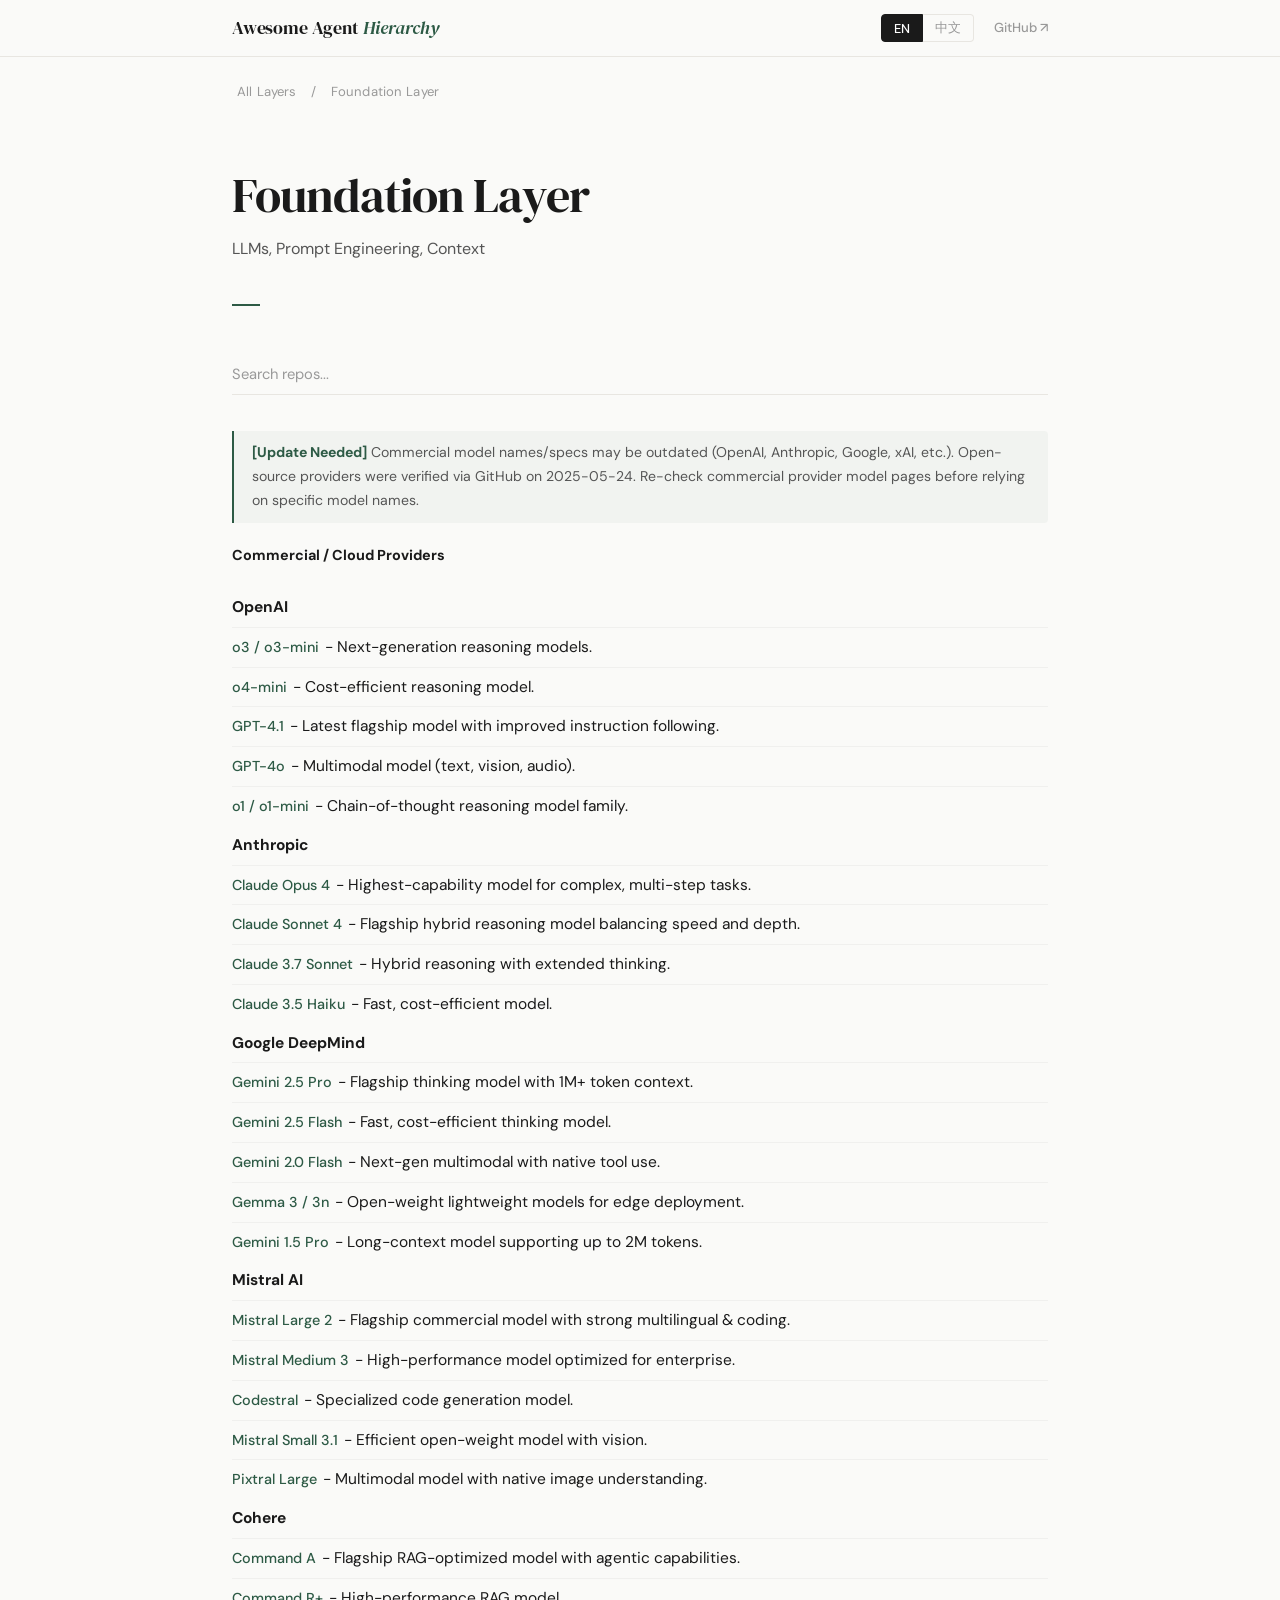
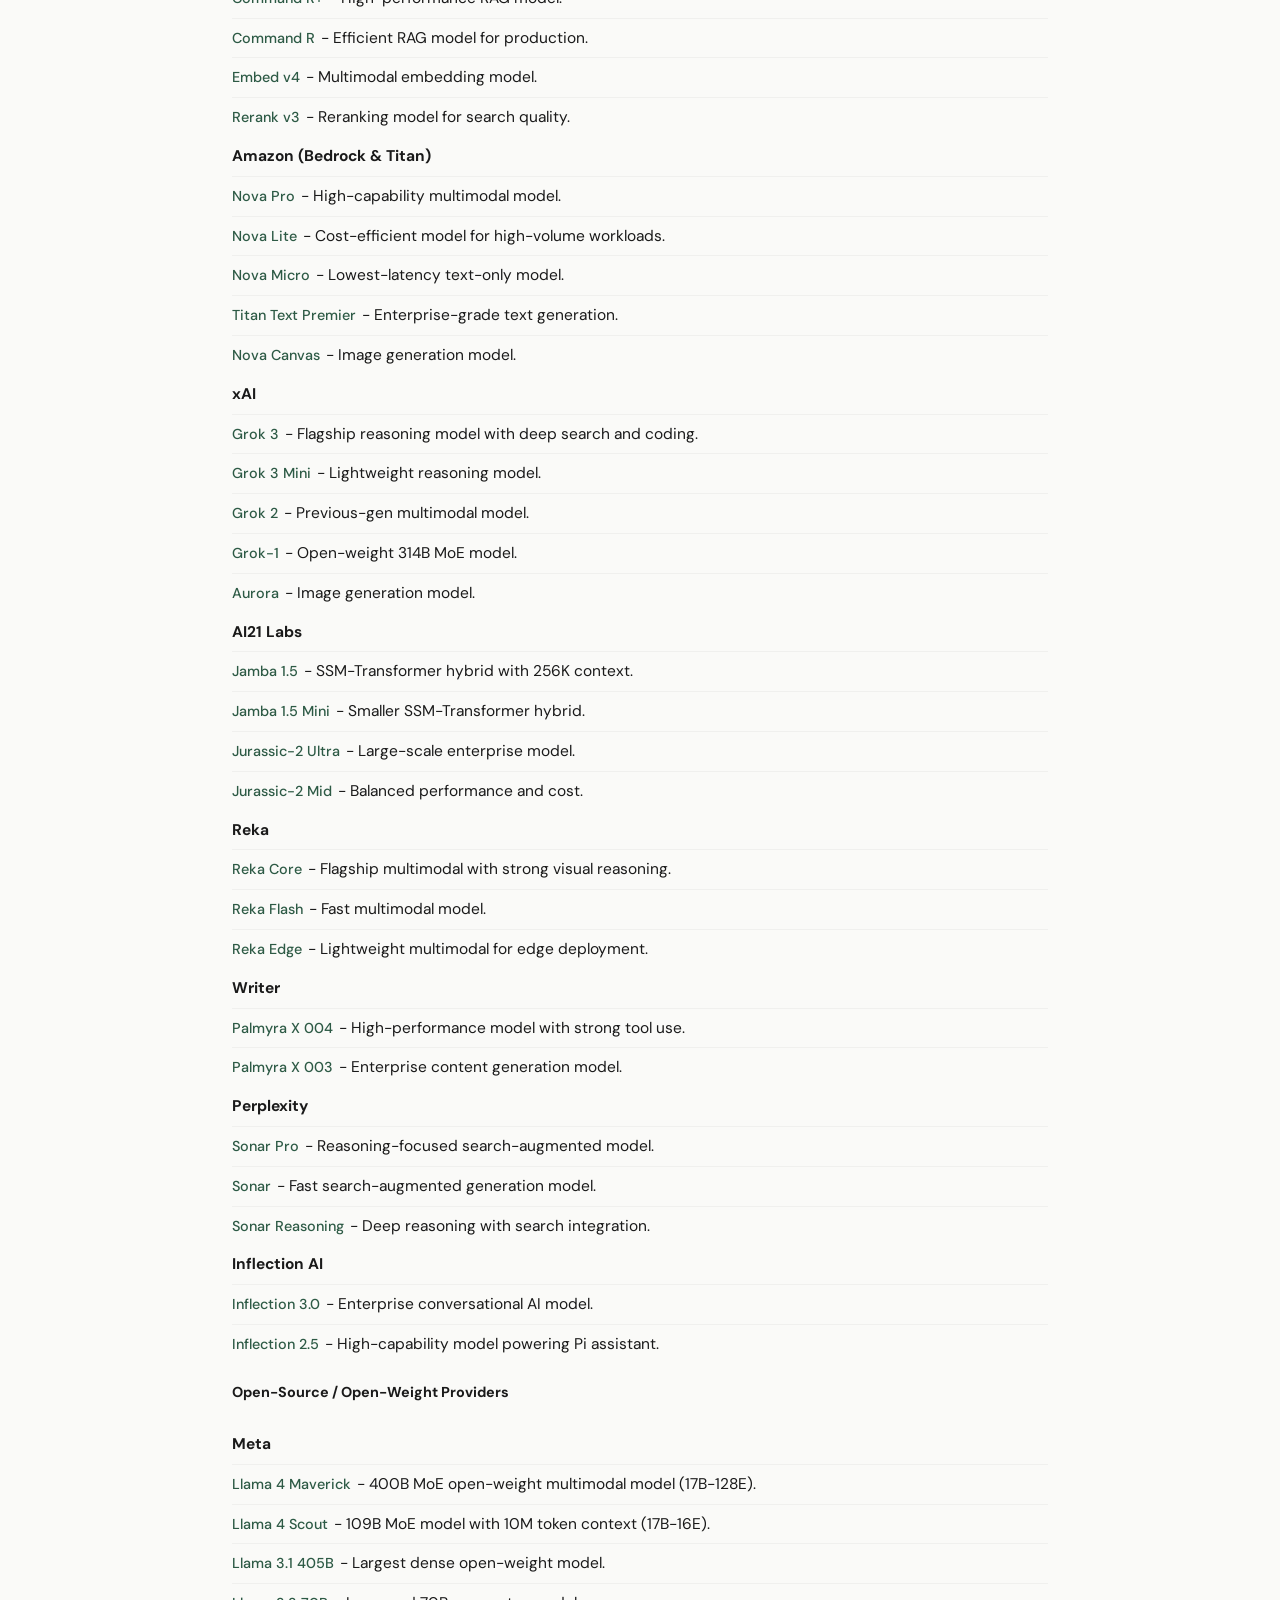
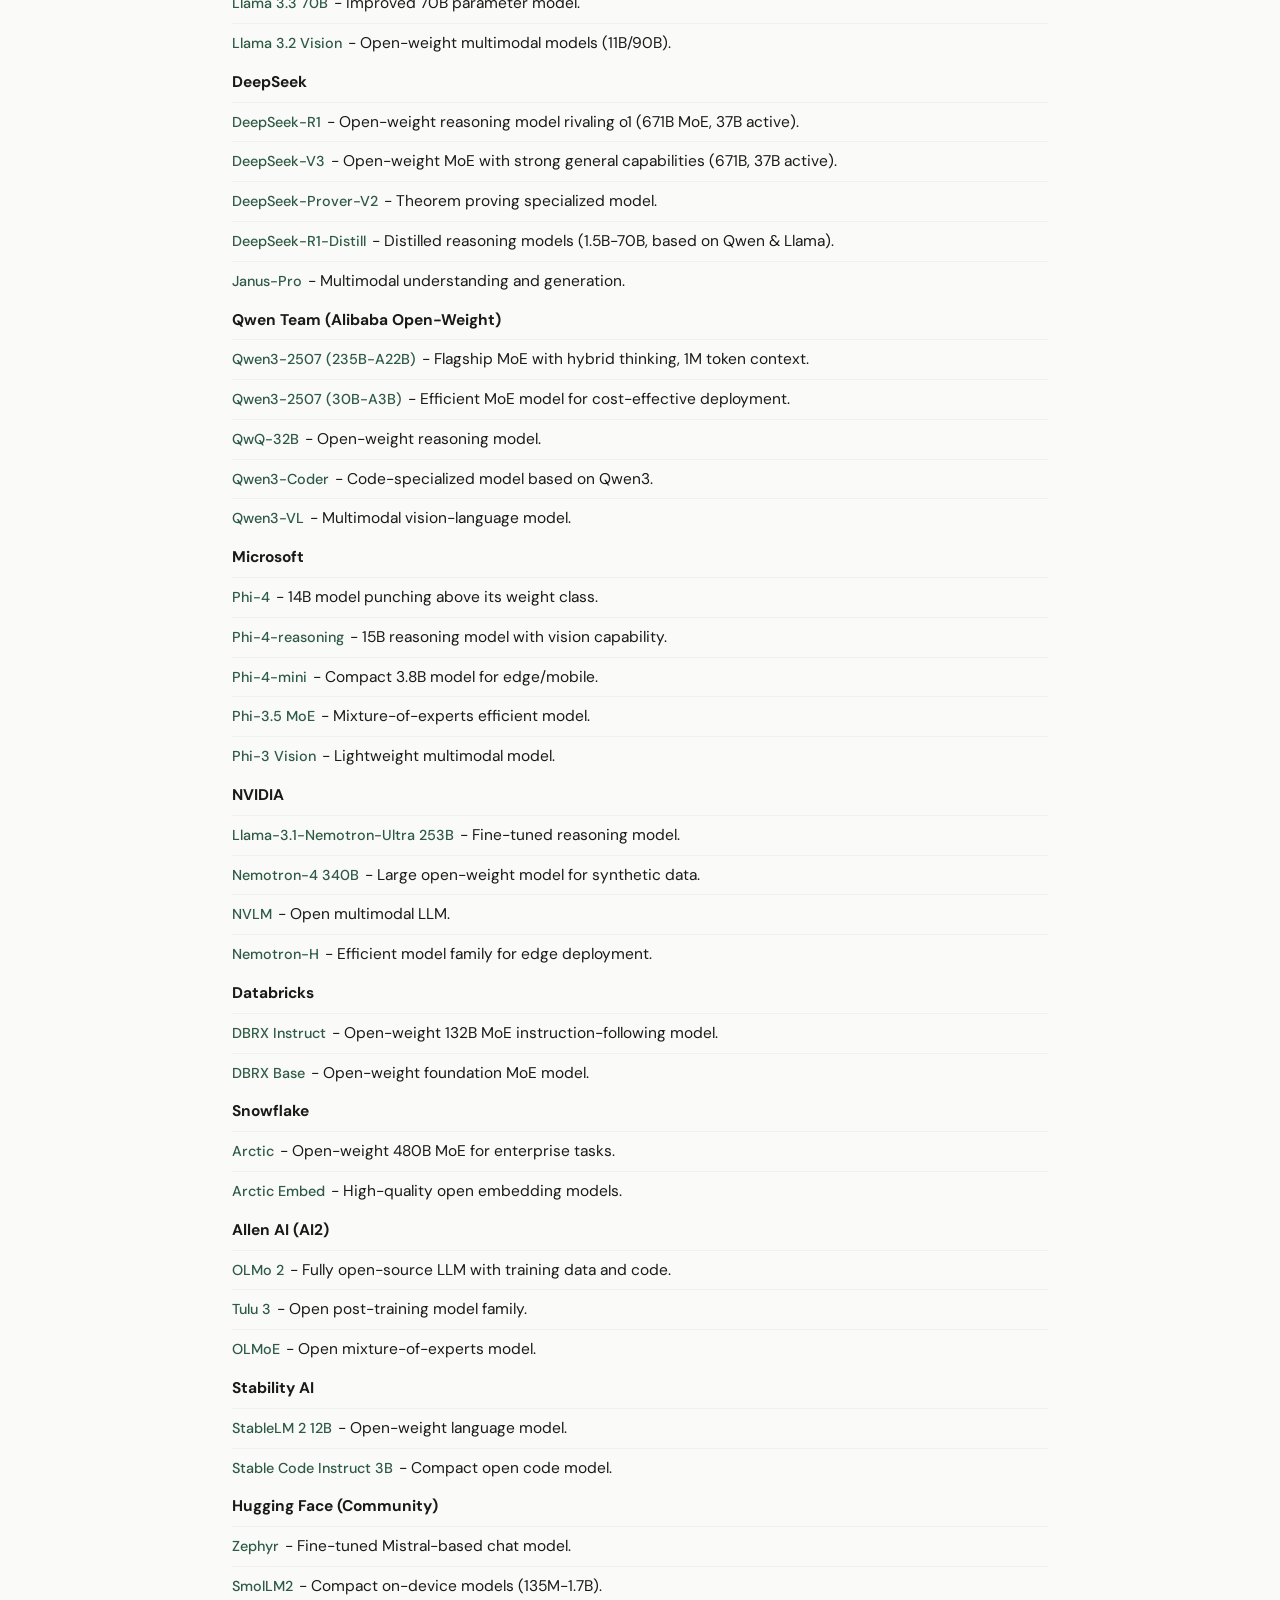
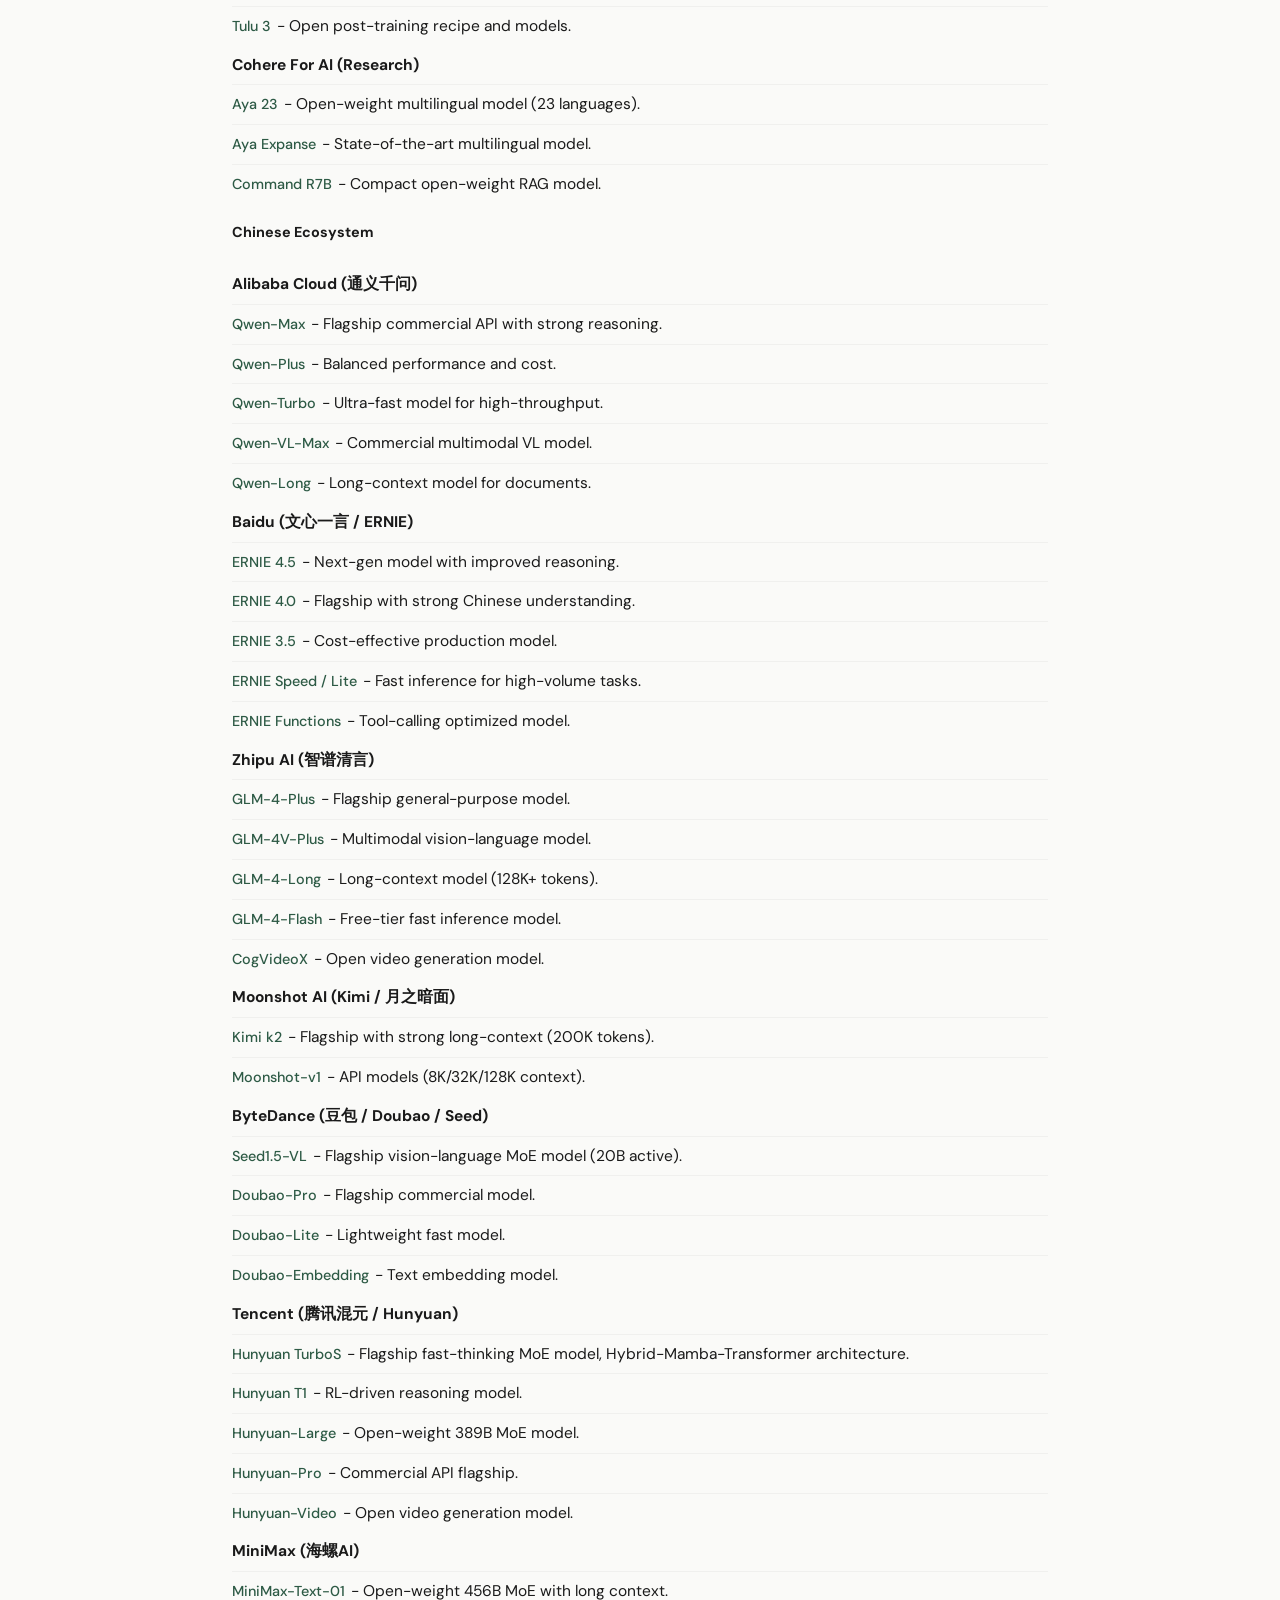
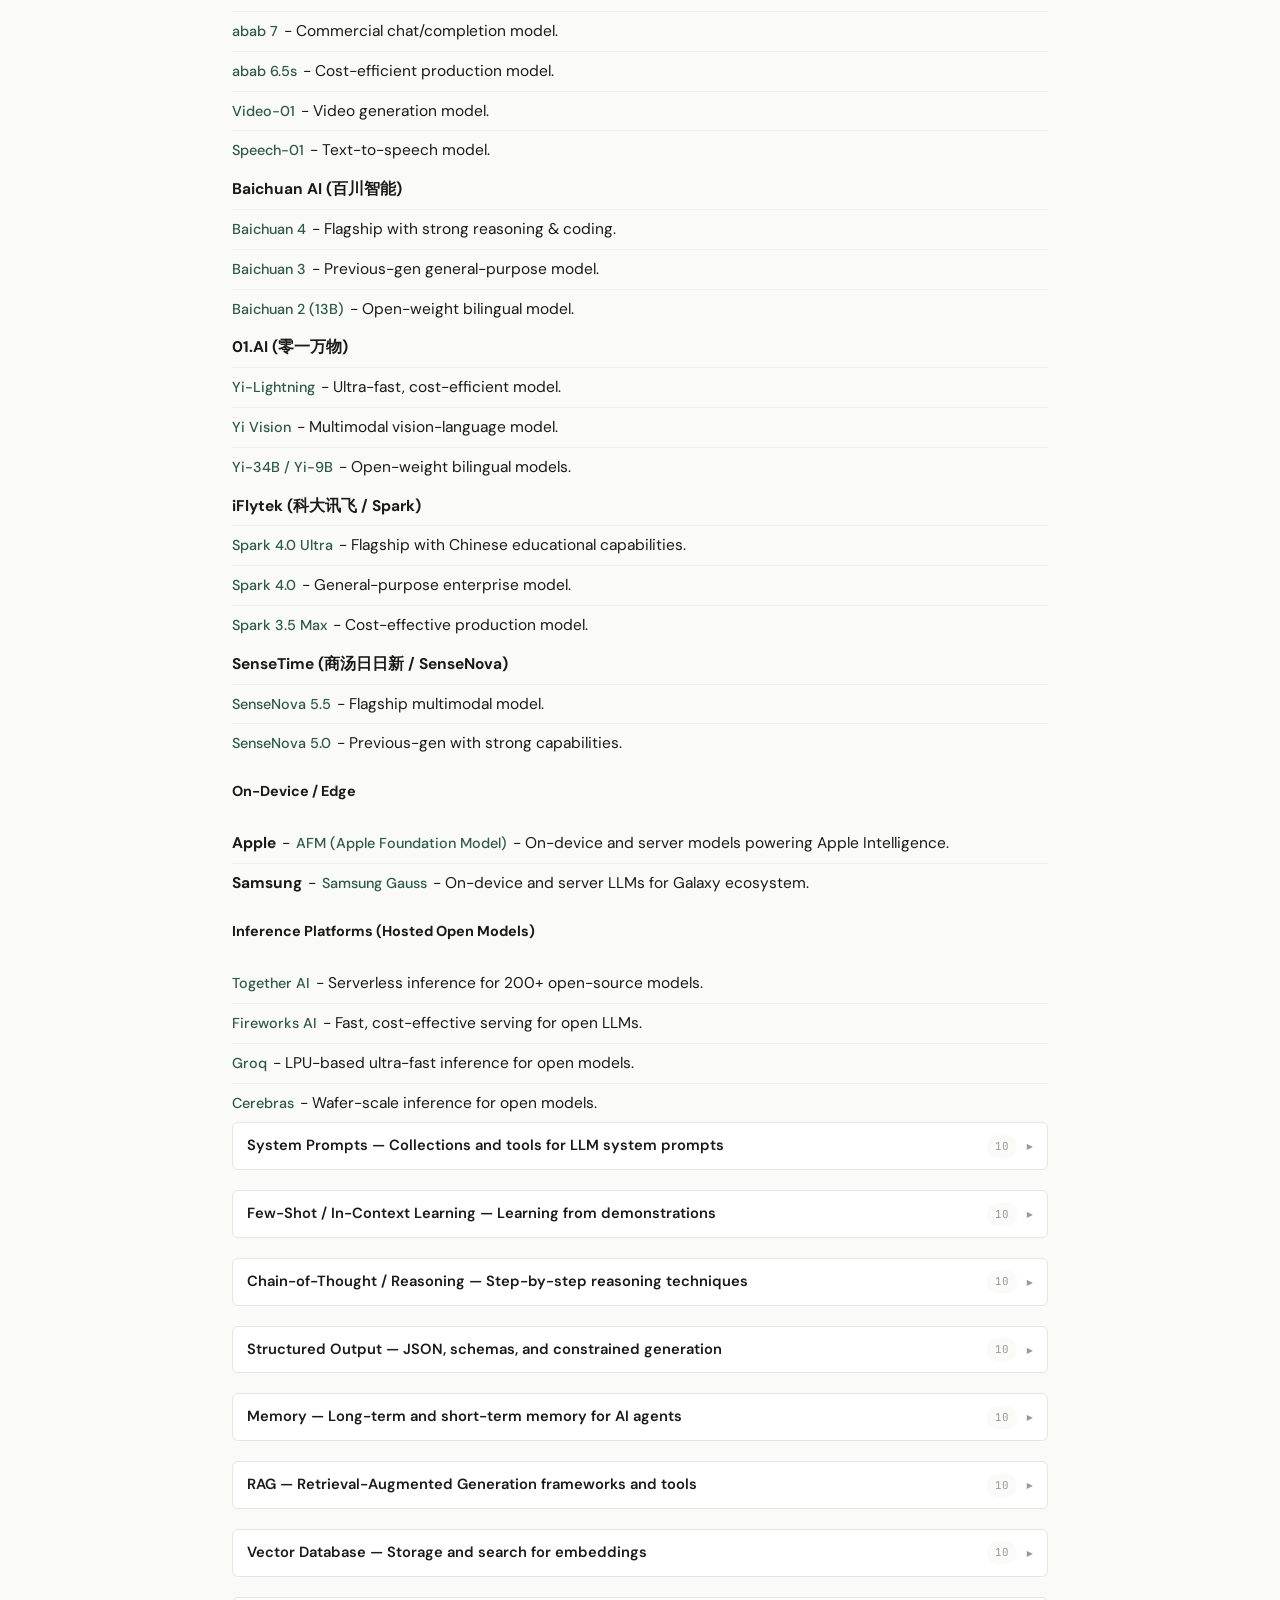
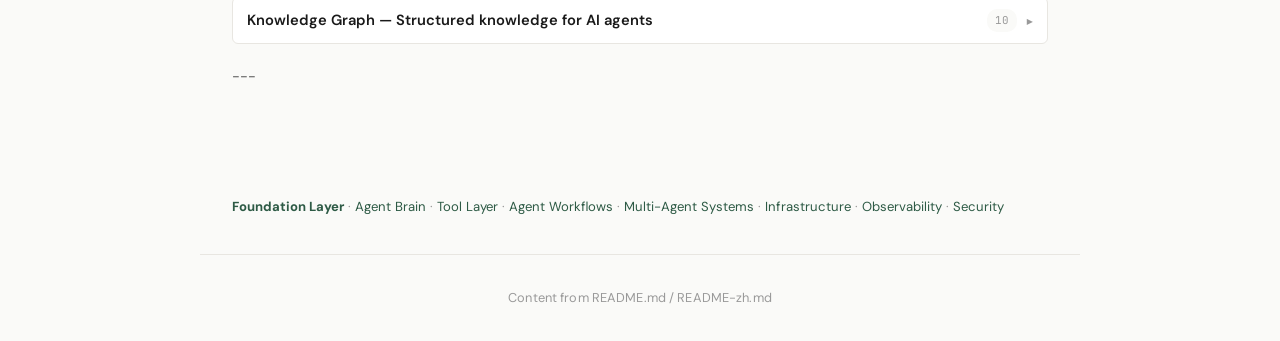
==== docs/layer-01.html @ d8a55809 "Initial commit: AI Agent hierarchy awesome list with static site - Bilingual README (EN/ZH) covering" ====
<!DOCTYPE html>
<html lang="en">
<head>
<meta charset="UTF-8">
<meta name="viewport" content="width=device-width, initial-scale=1.0">
<title>01. Foundation Layer — Awesome AI Agent Hierarchy</title>
<link rel="stylesheet" href="style.css">
<link href="https://fonts.googleapis.com/css2?family=DM+Sans:wght@400;500;600;700&family=DM+Serif+Display:ital@0;1&family=JetBrains+Mono:wght@400;500&display=swap" rel="stylesheet">
</head>
<body>

<nav class="nav">
  <div class="nav-inner">
    <a href="index.html" class="nav-brand">Awesome Agent <i>Hierarchy</i></a>
    <div class="nav-actions">
      <div class="lang-group">
        <button class="active" onclick="setLang('en')">EN</button>
        <button onclick="setLang('zh')">中文</button>
      </div>
      <a href="https://github.com/tianX-ai/awsome-agent-hierarchy" class="nav-gh" target="_blank">GitHub ↗</a>
    </div>
  </div>
</nav>

<div class="breadcrumb">
  <a href="index.html"><span class="lang-en">All Layers</span><span class="lang-zh">所有层级</span></a>
  <span>/</span>
  <span class="lang-en">Foundation Layer</span><span class="lang-zh">基础层</span>
</div>

<section class="hero">
  <h1><span class="lang-en">Foundation Layer</span><span class="lang-zh">基础层</span></h1>
  <p><span class="lang-en">LLMs, Prompt Engineering, Context</span><span class="lang-zh">大语言模型、提示工程、上下文</span></p>
  <hr class="hero-rule">
</section>

<div class="search-area">
  <input id="search" type="text" placeholder="Search repos..." oninput="handleSearch(this.value)">
</div>

<main class="main-area">
<div class="lang-en"><blockquote><strong>[Update Needed]</strong> Commercial model names/specs may be outdated (OpenAI, Anthropic, Google, xAI, etc.). Open-source providers were verified via GitHub on 2025-05-24. Re-check commercial provider model pages before relying on specific model names.</blockquote><div class="prov"><div class="prov-name">Commercial / Cloud Providers</div><ul></ul></div><ul class="rl"><li><strong>OpenAI</strong></li><li><a href="https://platform.openai.com/docs/models" target="_blank" rel="noopener">o3 / o3-mini</a> - Next-generation reasoning models.</li><li><a href="https://platform.openai.com/docs/models" target="_blank" rel="noopener">o4-mini</a> - Cost-efficient reasoning model.</li><li><a href="https://platform.openai.com/docs/models" target="_blank" rel="noopener">GPT-4.1</a> - Latest flagship model with improved instruction following.</li><li><a href="https://platform.openai.com/docs/models" target="_blank" rel="noopener">GPT-4o</a> - Multimodal model (text, vision, audio).</li><li><a href="https://platform.openai.com/docs/models" target="_blank" rel="noopener">o1 / o1-mini</a> - Chain-of-thought reasoning model family.</li></ul><ul class="rl"><li><strong>Anthropic</strong></li><li><a href="https://docs.anthropic.com/en/docs/about-claude/models" target="_blank" rel="noopener">Claude Opus 4</a> - Highest-capability model for complex, multi-step tasks.</li><li><a href="https://docs.anthropic.com/en/docs/about-claude/models" target="_blank" rel="noopener">Claude Sonnet 4</a> - Flagship hybrid reasoning model balancing speed and depth.</li><li><a href="https://docs.anthropic.com/en/docs/about-claude/models" target="_blank" rel="noopener">Claude 3.7 Sonnet</a> - Hybrid reasoning with extended thinking.</li><li><a href="https://docs.anthropic.com/en/docs/about-claude/models" target="_blank" rel="noopener">Claude 3.5 Haiku</a> - Fast, cost-efficient model.</li></ul><ul class="rl"><li><strong>Google DeepMind</strong></li><li><a href="https://ai.google.dev/gemini-api/docs/models/gemini" target="_blank" rel="noopener">Gemini 2.5 Pro</a> - Flagship thinking model with 1M+ token context.</li><li><a href="https://ai.google.dev/gemini-api/docs/models/gemini" target="_blank" rel="noopener">Gemini 2.5 Flash</a> - Fast, cost-efficient thinking model.</li><li><a href="https://ai.google.dev/gemini-api/docs/models/gemini" target="_blank" rel="noopener">Gemini 2.0 Flash</a> - Next-gen multimodal with native tool use.</li><li><a href="https://ai.google.dev/gemma" target="_blank" rel="noopener">Gemma 3 / 3n</a> - Open-weight lightweight models for edge deployment.</li><li><a href="https://ai.google.dev/gemini-api/docs/models/gemini" target="_blank" rel="noopener">Gemini 1.5 Pro</a> - Long-context model supporting up to 2M tokens.</li></ul><ul class="rl"><li><strong>Mistral AI</strong></li><li><a href="https://docs.mistral.ai/getting-started/models/models_overview/" target="_blank" rel="noopener">Mistral Large 2</a> - Flagship commercial model with strong multilingual & coding.</li><li><a href="https://docs.mistral.ai/getting-started/models/models_overview/" target="_blank" rel="noopener">Mistral Medium 3</a> - High-performance model optimized for enterprise.</li><li><a href="https://docs.mistral.ai/getting-started/models/models_overview/" target="_blank" rel="noopener">Codestral</a> - Specialized code generation model.</li><li><a href="https://docs.mistral.ai/getting-started/models/models_overview/" target="_blank" rel="noopener">Mistral Small 3.1</a> - Efficient open-weight model with vision.</li><li><a href="https://docs.mistral.ai/getting-started/models/models_overview/" target="_blank" rel="noopener">Pixtral Large</a> - Multimodal model with native image understanding.</li></ul><ul class="rl"><li><strong>Cohere</strong></li><li><a href="https://docs.cohere.com/docs/models" target="_blank" rel="noopener">Command A</a> - Flagship RAG-optimized model with agentic capabilities.</li><li><a href="https://docs.cohere.com/docs/models" target="_blank" rel="noopener">Command R+</a> - High-performance RAG model.</li><li><a href="https://docs.cohere.com/docs/models" target="_blank" rel="noopener">Command R</a> - Efficient RAG model for production.</li><li><a href="https://docs.cohere.com/docs/models" target="_blank" rel="noopener">Embed v4</a> - Multimodal embedding model.</li><li><a href="https://docs.cohere.com/docs/models" target="_blank" rel="noopener">Rerank v3</a> - Reranking model for search quality.</li></ul><ul class="rl"><li><strong>Amazon (Bedrock & Titan)</strong></li><li><a href="https://aws.amazon.com/bedrock/nova/" target="_blank" rel="noopener">Nova Pro</a> - High-capability multimodal model.</li><li><a href="https://aws.amazon.com/bedrock/nova/" target="_blank" rel="noopener">Nova Lite</a> - Cost-efficient model for high-volume workloads.</li><li><a href="https://aws.amazon.com/bedrock/nova/" target="_blank" rel="noopener">Nova Micro</a> - Lowest-latency text-only model.</li><li><a href="https://aws.amazon.com/bedrock/" target="_blank" rel="noopener">Titan Text Premier</a> - Enterprise-grade text generation.</li><li><a href="https://aws.amazon.com/bedrock/nova/" target="_blank" rel="noopener">Nova Canvas</a> - Image generation model.</li></ul><ul class="rl"><li><strong>xAI</strong></li><li><a href="https://x.ai/docs" target="_blank" rel="noopener">Grok 3</a> - Flagship reasoning model with deep search and coding.</li><li><a href="https://x.ai/docs" target="_blank" rel="noopener">Grok 3 Mini</a> - Lightweight reasoning model.</li><li><a href="https://x.ai/docs" target="_blank" rel="noopener">Grok 2</a> - Previous-gen multimodal model.</li><li><a href="https://x.ai/blog" target="_blank" rel="noopener">Grok-1</a> - Open-weight 314B MoE model.</li><li><a href="https://x.ai/docs" target="_blank" rel="noopener">Aurora</a> - Image generation model.</li></ul><ul class="rl"><li><strong>AI21 Labs</strong></li><li><a href="https://docs.ai21.com/docs/jamba-models" target="_blank" rel="noopener">Jamba 1.5</a> - SSM-Transformer hybrid with 256K context.</li><li><a href="https://docs.ai21.com/docs/jamba-models" target="_blank" rel="noopener">Jamba 1.5 Mini</a> - Smaller SSM-Transformer hybrid.</li><li><a href="https://docs.ai21.com/docs/j2-models" target="_blank" rel="noopener">Jurassic-2 Ultra</a> - Large-scale enterprise model.</li><li><a href="https://docs.ai21.com/docs/j2-models" target="_blank" rel="noopener">Jurassic-2 Mid</a> - Balanced performance and cost.</li></ul><ul class="rl"><li><strong>Reka</strong></li><li><a href="https://reka.ai/" target="_blank" rel="noopener">Reka Core</a> - Flagship multimodal with strong visual reasoning.</li><li><a href="https://reka.ai/" target="_blank" rel="noopener">Reka Flash</a> - Fast multimodal model.</li><li><a href="https://reka.ai/" target="_blank" rel="noopener">Reka Edge</a> - Lightweight multimodal for edge deployment.</li></ul><ul class="rl"><li><strong>Writer</strong></li><li><a href="https://writer.com/models/" target="_blank" rel="noopener">Palmyra X 004</a> - High-performance model with strong tool use.</li><li><a href="https://writer.com/models/" target="_blank" rel="noopener">Palmyra X 003</a> - Enterprise content generation model.</li></ul><ul class="rl"><li><strong>Perplexity</strong></li><li><a href="https://docs.perplexity.ai/" target="_blank" rel="noopener">Sonar Pro</a> - Reasoning-focused search-augmented model.</li><li><a href="https://docs.perplexity.ai/" target="_blank" rel="noopener">Sonar</a> - Fast search-augmented generation model.</li><li><a href="https://docs.perplexity.ai/" target="_blank" rel="noopener">Sonar Reasoning</a> - Deep reasoning with search integration.</li></ul><ul class="rl"><li><strong>Inflection AI</strong></li><li><a href="https://inflection.ai/" target="_blank" rel="noopener">Inflection 3.0</a> - Enterprise conversational AI model.</li><li><a href="https://inflection.ai/" target="_blank" rel="noopener">Inflection 2.5</a> - High-capability model powering Pi assistant.</li></ul><div class="prov"><div class="prov-name">Open-Source / Open-Weight Providers</div><ul></ul></div><ul class="rl"><li><strong>Meta</strong></li><li><a href="https://llama.meta.com/" target="_blank" rel="noopener">Llama 4 Maverick</a> - 400B MoE open-weight multimodal model (17B-128E).</li><li><a href="https://llama.meta.com/" target="_blank" rel="noopener">Llama 4 Scout</a> - 109B MoE model with 10M token context (17B-16E).</li><li><a href="https://llama.meta.com/" target="_blank" rel="noopener">Llama 3.1 405B</a> - Largest dense open-weight model.</li><li><a href="https://llama.meta.com/" target="_blank" rel="noopener">Llama 3.3 70B</a> - Improved 70B parameter model.</li><li><a href="https://llama.meta.com/" target="_blank" rel="noopener">Llama 3.2 Vision</a> - Open-weight multimodal models (11B/90B).</li></ul><ul class="rl"><li><strong>DeepSeek</strong></li><li><a href="https://github.com/deepseek-ai/DeepSeek-R1" target="_blank" rel="noopener">DeepSeek-R1</a> - Open-weight reasoning model rivaling o1 (671B MoE, 37B active).</li><li><a href="https://github.com/deepseek-ai/DeepSeek-V3" target="_blank" rel="noopener">DeepSeek-V3</a> - Open-weight MoE with strong general capabilities (671B, 37B active).</li><li><a href="https://github.com/deepseek-ai/DeepSeek-Prover-V2" target="_blank" rel="noopener">DeepSeek-Prover-V2</a> - Theorem proving specialized model.</li><li><a href="https://github.com/deepseek-ai/DeepSeek-R1" target="_blank" rel="noopener">DeepSeek-R1-Distill</a> - Distilled reasoning models (1.5B-70B, based on Qwen & Llama).</li><li><a href="https://github.com/deepseek-ai/DeepSeek-VL2" target="_blank" rel="noopener">Janus-Pro</a> - Multimodal understanding and generation.</li></ul><ul class="rl"><li><strong>Qwen Team (Alibaba Open-Weight)</strong></li><li><a href="https://github.com/QwenLM/Qwen3" target="_blank" rel="noopener">Qwen3-2507 (235B-A22B)</a> - Flagship MoE with hybrid thinking, 1M token context.</li><li><a href="https://github.com/QwenLM/Qwen3" target="_blank" rel="noopener">Qwen3-2507 (30B-A3B)</a> - Efficient MoE model for cost-effective deployment.</li><li><a href="https://qwen.readthedocs.io/" target="_blank" rel="noopener">QwQ-32B</a> - Open-weight reasoning model.</li><li><a href="https://github.com/QwenLM/Qwen3-Coder" target="_blank" rel="noopener">Qwen3-Coder</a> - Code-specialized model based on Qwen3.</li><li><a href="https://github.com/QwenLM/Qwen3-VL" target="_blank" rel="noopener">Qwen3-VL</a> - Multimodal vision-language model.</li></ul><ul class="rl"><li><strong>Microsoft</strong></li><li><a href="https://azure.microsoft.com/en-us/products/phi" target="_blank" rel="noopener">Phi-4</a> - 14B model punching above its weight class.</li><li><a href="https://github.com/microsoft/Phi-4-reasoning-vision-15B" target="_blank" rel="noopener">Phi-4-reasoning</a> - 15B reasoning model with vision capability.</li><li><a href="https://azure.microsoft.com/en-us/products/phi" target="_blank" rel="noopener">Phi-4-mini</a> - Compact 3.8B model for edge/mobile.</li><li><a href="https://azure.microsoft.com/en-us/products/phi" target="_blank" rel="noopener">Phi-3.5 MoE</a> - Mixture-of-experts efficient model.</li><li><a href="https://azure.microsoft.com/en-us/products/phi" target="_blank" rel="noopener">Phi-3 Vision</a> - Lightweight multimodal model.</li></ul><ul class="rl"><li><strong>NVIDIA</strong></li><li><a href="https://build.nvidia.com/" target="_blank" rel="noopener">Llama-3.1-Nemotron-Ultra 253B</a> - Fine-tuned reasoning model.</li><li><a href="https://build.nvidia.com/" target="_blank" rel="noopener">Nemotron-4 340B</a> - Large open-weight model for synthetic data.</li><li><a href="https://build.nvidia.com/" target="_blank" rel="noopener">NVLM</a> - Open multimodal LLM.</li><li><a href="https://build.nvidia.com/" target="_blank" rel="noopener">Nemotron-H</a> - Efficient model family for edge deployment.</li></ul><ul class="rl"><li><strong>Databricks</strong></li><li><a href="https://www.databricks.com/" target="_blank" rel="noopener">DBRX Instruct</a> - Open-weight 132B MoE instruction-following model.</li><li><a href="https://www.databricks.com/" target="_blank" rel="noopener">DBRX Base</a> - Open-weight foundation MoE model.</li></ul><ul class="rl"><li><strong>Snowflake</strong></li><li><a href="https://docs.snowflake.com/" target="_blank" rel="noopener">Arctic</a> - Open-weight 480B MoE for enterprise tasks.</li><li><a href="https://docs.snowflake.com/" target="_blank" rel="noopener">Arctic Embed</a> - High-quality open embedding models.</li></ul><ul class="rl"><li><strong>Allen AI (AI2)</strong></li><li><a href="https://allenai.org/" target="_blank" rel="noopener">OLMo 2</a> - Fully open-source LLM with training data and code.</li><li><a href="https://allenai.org/" target="_blank" rel="noopener">Tulu 3</a> - Open post-training model family.</li><li><a href="https://allenai.org/" target="_blank" rel="noopener">OLMoE</a> - Open mixture-of-experts model.</li></ul><ul class="rl"><li><strong>Stability AI</strong></li><li><a href="https://stability.ai/" target="_blank" rel="noopener">StableLM 2 12B</a> - Open-weight language model.</li><li><a href="https://stability.ai/" target="_blank" rel="noopener">Stable Code Instruct 3B</a> - Compact open code model.</li></ul><ul class="rl"><li><strong>Hugging Face (Community)</strong></li><li><a href="https://huggingface.co/HuggingFaceH4" target="_blank" rel="noopener">Zephyr</a> - Fine-tuned Mistral-based chat model.</li><li><a href="https://huggingface.co/HuggingFaceTB" target="_blank" rel="noopener">SmolLM2</a> - Compact on-device models (135M-1.7B).</li><li><a href="https://huggingface.co/allenai" target="_blank" rel="noopener">Tulu 3</a> - Open post-training recipe and models.</li></ul><ul class="rl"><li><strong>Cohere For AI (Research)</strong></li><li><a href="https://cohere.com/research" target="_blank" rel="noopener">Aya 23</a> - Open-weight multilingual model (23 languages).</li><li><a href="https://cohere.com/research" target="_blank" rel="noopener">Aya Expanse</a> - State-of-the-art multilingual model.</li><li><a href="https://cohere.com/research" target="_blank" rel="noopener">Command R7B</a> - Compact open-weight RAG model.</li></ul><div class="prov"><div class="prov-name">Chinese Ecosystem</div><ul></ul></div><ul class="rl"><li><strong>Alibaba Cloud (通义千问)</strong></li><li><a href="https://tongyi.aliyun.com/" target="_blank" rel="noopener">Qwen-Max</a> - Flagship commercial API with strong reasoning.</li><li><a href="https://tongyi.aliyun.com/" target="_blank" rel="noopener">Qwen-Plus</a> - Balanced performance and cost.</li><li><a href="https://tongyi.aliyun.com/" target="_blank" rel="noopener">Qwen-Turbo</a> - Ultra-fast model for high-throughput.</li><li><a href="https://tongyi.aliyun.com/" target="_blank" rel="noopener">Qwen-VL-Max</a> - Commercial multimodal VL model.</li><li><a href="https://tongyi.aliyun.com/" target="_blank" rel="noopener">Qwen-Long</a> - Long-context model for documents.</li></ul><ul class="rl"><li><strong>Baidu (文心一言 / ERNIE)</strong></li><li><a href="https://yiyan.baidu.com/" target="_blank" rel="noopener">ERNIE 4.5</a> - Next-gen model with improved reasoning.</li><li><a href="https://yiyan.baidu.com/" target="_blank" rel="noopener">ERNIE 4.0</a> - Flagship with strong Chinese understanding.</li><li><a href="https://yiyan.baidu.com/" target="_blank" rel="noopener">ERNIE 3.5</a> - Cost-effective production model.</li><li><a href="https://yiyan.baidu.com/" target="_blank" rel="noopener">ERNIE Speed / Lite</a> - Fast inference for high-volume tasks.</li><li><a href="https://yiyan.baidu.com/" target="_blank" rel="noopener">ERNIE Functions</a> - Tool-calling optimized model.</li></ul><ul class="rl"><li><strong>Zhipu AI (智谱清言)</strong></li><li><a href="https://bigmodel.cn/" target="_blank" rel="noopener">GLM-4-Plus</a> - Flagship general-purpose model.</li><li><a href="https://bigmodel.cn/" target="_blank" rel="noopener">GLM-4V-Plus</a> - Multimodal vision-language model.</li><li><a href="https://bigmodel.cn/" target="_blank" rel="noopener">GLM-4-Long</a> - Long-context model (128K+ tokens).</li><li><a href="https://bigmodel.cn/" target="_blank" rel="noopener">GLM-4-Flash</a> - Free-tier fast inference model.</li><li><a href="https://bigmodel.cn/" target="_blank" rel="noopener">CogVideoX</a> - Open video generation model.</li></ul><ul class="rl"><li><strong>Moonshot AI (Kimi / 月之暗面)</strong></li><li><a href="https://kimi.moonshot.cn/" target="_blank" rel="noopener">Kimi k2</a> - Flagship with strong long-context (200K tokens).</li><li><a href="https://platform.moonshot.cn/" target="_blank" rel="noopener">Moonshot-v1</a> - API models (8K/32K/128K context).</li></ul><ul class="rl"><li><strong>ByteDance (豆包 / Doubao / Seed)</strong></li><li><a href="https://github.com/ByteDance-Seed/Seed1.5-VL" target="_blank" rel="noopener">Seed1.5-VL</a> - Flagship vision-language MoE model (20B active).</li><li><a href="https://team.doubao.com/" target="_blank" rel="noopener">Doubao-Pro</a> - Flagship commercial model.</li><li><a href="https://team.doubao.com/" target="_blank" rel="noopener">Doubao-Lite</a> - Lightweight fast model.</li><li><a href="https://team.doubao.com/" target="_blank" rel="noopener">Doubao-Embedding</a> - Text embedding model.</li></ul><ul class="rl"><li><strong>Tencent (腾讯混元 / Hunyuan)</strong></li><li><a href="https://github.com/Tencent/Hunyuan-TurboS" target="_blank" rel="noopener">Hunyuan TurboS</a> - Flagship fast-thinking MoE model, Hybrid-Mamba-Transformer architecture.</li><li><a href="https://github.com/Tencent/llm.hunyuan.T1" target="_blank" rel="noopener">Hunyuan T1</a> - RL-driven reasoning model.</li><li><a href="https://hunyuan.tencent.com/" target="_blank" rel="noopener">Hunyuan-Large</a> - Open-weight 389B MoE model.</li><li><a href="https://hunyuan.tencent.com/" target="_blank" rel="noopener">Hunyuan-Pro</a> - Commercial API flagship.</li><li><a href="https://hunyuan.tencent.com/" target="_blank" rel="noopener">Hunyuan-Video</a> - Open video generation model.</li></ul><ul class="rl"><li><strong>MiniMax (海螺AI)</strong></li><li><a href="https://www.minimaxi.com/" target="_blank" rel="noopener">MiniMax-Text-01</a> - Open-weight 456B MoE with long context.</li><li><a href="https://www.minimaxi.com/" target="_blank" rel="noopener">abab 7</a> - Commercial chat/completion model.</li><li><a href="https://www.minimaxi.com/" target="_blank" rel="noopener">abab 6.5s</a> - Cost-efficient production model.</li><li><a href="https://www.minimaxi.com/" target="_blank" rel="noopener">Video-01</a> - Video generation model.</li><li><a href="https://www.minimaxi.com/" target="_blank" rel="noopener">Speech-01</a> - Text-to-speech model.</li></ul><ul class="rl"><li><strong>Baichuan AI (百川智能)</strong></li><li><a href="https://www.baichuan-ai.com/" target="_blank" rel="noopener">Baichuan 4</a> - Flagship with strong reasoning & coding.</li><li><a href="https://www.baichuan-ai.com/" target="_blank" rel="noopener">Baichuan 3</a> - Previous-gen general-purpose model.</li><li><a href="https://www.baichuan-ai.com/" target="_blank" rel="noopener">Baichuan 2 (13B)</a> - Open-weight bilingual model.</li></ul><ul class="rl"><li><strong>01.AI (零一万物)</strong></li><li><a href="https://www.01.ai/" target="_blank" rel="noopener">Yi-Lightning</a> - Ultra-fast, cost-efficient model.</li><li><a href="https://www.01.ai/" target="_blank" rel="noopener">Yi Vision</a> - Multimodal vision-language model.</li><li><a href="https://www.01.ai/" target="_blank" rel="noopener">Yi-34B / Yi-9B</a> - Open-weight bilingual models.</li></ul><ul class="rl"><li><strong>iFlytek (科大讯飞 / Spark)</strong></li><li><a href="https://xinghuo.xfyun.cn/" target="_blank" rel="noopener">Spark 4.0 Ultra</a> - Flagship with Chinese educational capabilities.</li><li><a href="https://xinghuo.xfyun.cn/" target="_blank" rel="noopener">Spark 4.0</a> - General-purpose enterprise model.</li><li><a href="https://xinghuo.xfyun.cn/" target="_blank" rel="noopener">Spark 3.5 Max</a> - Cost-effective production model.</li></ul><ul class="rl"><li><strong>SenseTime (商汤日日新 / SenseNova)</strong></li><li><a href="https://sensenova.sensetime.com/" target="_blank" rel="noopener">SenseNova 5.5</a> - Flagship multimodal model.</li><li><a href="https://sensenova.sensetime.com/" target="_blank" rel="noopener">SenseNova 5.0</a> - Previous-gen with strong capabilities.</li></ul><div class="prov"><div class="prov-name">On-Device / Edge</div><ul></ul></div><ul class="rl"><li><strong>Apple</strong> - <a href="https://machinelearning.apple.com/" target="_blank" rel="noopener">AFM (Apple Foundation Model)</a> - On-device and server models powering Apple Intelligence.</li><li><strong>Samsung</strong> - <a href="https://research.samsung.com/" target="_blank" rel="noopener">Samsung Gauss</a> - On-device and server LLMs for Galaxy ecosystem.</li></ul><div class="prov"><div class="prov-name">Inference Platforms (Hosted Open Models)</div><ul></ul></div><ul class="rl"><li><a href="https://together.ai/" target="_blank" rel="noopener">Together AI</a> - Serverless inference for 200+ open-source models.</li><li><a href="https://fireworks.ai/" target="_blank" rel="noopener">Fireworks AI</a> - Fast, cost-effective serving for open LLMs.</li><li><a href="https://groq.com/" target="_blank" rel="noopener">Groq</a> - LPU-based ultra-fast inference for open models.</li><li><a href="https://cerebras.ai/" target="_blank" rel="noopener">Cerebras</a> - Wafer-scale inference for open models.</li></ul></div><div class="lang-zh"><blockquote><strong>[待更新]</strong> 商业模型名称/规格可能过时（OpenAI、Anthropic、Google、xAI 等）。开源部分已于 2025-05-24 通过 GitHub 验证。使用前请重新确认商业提供商的模型页面。</blockquote><div class="prov"><div class="prov-name">商业 / 云端提供商</div><ul></ul></div><ul class="rl"><li><strong>OpenAI</strong></li><li><a href="https://platform.openai.com/docs/models" target="_blank" rel="noopener">o3 / o3-mini</a> - 下一代推理模型。</li><li><a href="https://platform.openai.com/docs/models" target="_blank" rel="noopener">o4-mini</a> - 高性价比推理模型。</li><li><a href="https://platform.openai.com/docs/models" target="_blank" rel="noopener">GPT-4.1</a> - 最新旗舰模型，指令遵循能力增强。</li><li><a href="https://platform.openai.com/docs/models" target="_blank" rel="noopener">GPT-4o</a> - 多模态模型（文本、视觉、音频）。</li><li><a href="https://platform.openai.com/docs/models" target="_blank" rel="noopener">o1 / o1-mini</a> - 思维链推理模型系列。</li></ul><ul class="rl"><li><strong>Anthropic</strong></li><li><a href="https://docs.anthropic.com/en/docs/about-claude/models" target="_blank" rel="noopener">Claude Opus 4</a> - 最高能力模型，适合复杂多步骤任务。</li><li><a href="https://docs.anthropic.com/en/docs/about-claude/models" target="_blank" rel="noopener">Claude Sonnet 4</a> - 旗舰混合推理模型，兼顾速度与深度。</li><li><a href="https://docs.anthropic.com/en/docs/about-claude/models" target="_blank" rel="noopener">Claude 3.7 Sonnet</a> - 支持扩展思维的混合推理模型。</li><li><a href="https://docs.anthropic.com/en/docs/about-claude/models" target="_blank" rel="noopener">Claude 3.5 Haiku</a> - 快速、高性价比模型。</li></ul><ul class="rl"><li><strong>Google DeepMind</strong></li><li><a href="https://ai.google.dev/gemini-api/docs/models/gemini" target="_blank" rel="noopener">Gemini 2.5 Pro</a> - 旗舰思维模型，100万+ token 上下文。</li><li><a href="https://ai.google.dev/gemini-api/docs/models/gemini" target="_blank" rel="noopener">Gemini 2.5 Flash</a> - 快速高性价比思维模型。</li><li><a href="https://ai.google.dev/gemini-api/docs/models/gemini" target="_blank" rel="noopener">Gemini 2.0 Flash</a> - 下一代多模态，原生工具调用。</li><li><a href="https://ai.google.dev/gemma" target="_blank" rel="noopener">Gemma 3 / 3n</a> - 开源轻量模型，适合边缘部署。</li><li><a href="https://ai.google.dev/gemini-api/docs/models/gemini" target="_blank" rel="noopener">Gemini 1.5 Pro</a> - 长上下文模型，支持高达 200万 token。</li></ul><ul class="rl"><li><strong>Mistral AI</strong></li><li><a href="https://docs.mistral.ai/getting-started/models/models_overview/" target="_blank" rel="noopener">Mistral Large 2</a> - 旗舰商业模型，多语言和编码能力突出。</li><li><a href="https://docs.mistral.ai/getting-started/models/models_overview/" target="_blank" rel="noopener">Mistral Medium 3</a> - 高性能企业优化模型。</li><li><a href="https://docs.mistral.ai/getting-started/models/models_overview/" target="_blank" rel="noopener">Codestral</a> - 专业代码生成模型。</li><li><a href="https://docs.mistral.ai/getting-started/models/models_overview/" target="_blank" rel="noopener">Mistral Small 3.1</a> - 高效开源模型，支持视觉。</li><li><a href="https://docs.mistral.ai/getting-started/models/models_overview/" target="_blank" rel="noopener">Pixtral Large</a> - 原生图像理解的多模态模型。</li></ul><ul class="rl"><li><strong>Cohere</strong></li><li><a href="https://docs.cohere.com/docs/models" target="_blank" rel="noopener">Command A</a> - 旗舰 RAG 优化模型，支持智能体能力。</li><li><a href="https://docs.cohere.com/docs/models" target="_blank" rel="noopener">Command R+</a> - 高性能 RAG 模型。</li><li><a href="https://docs.cohere.com/docs/models" target="_blank" rel="noopener">Command R</a> - 生产级高效 RAG 模型。</li><li><a href="https://docs.cohere.com/docs/models" target="_blank" rel="noopener">Embed v4</a> - 多模态嵌入模型。</li><li><a href="https://docs.cohere.com/docs/models" target="_blank" rel="noopener">Rerank v3</a> - 搜索质量优化重排序模型。</li></ul><ul class="rl"><li><strong>Amazon（Bedrock & Titan）</strong></li><li><a href="https://aws.amazon.com/bedrock/nova/" target="_blank" rel="noopener">Nova Pro</a> - 高能力多模态模型。</li><li><a href="https://aws.amazon.com/bedrock/nova/" target="_blank" rel="noopener">Nova Lite</a> - 高吞吐量场景的高性价比模型。</li><li><a href="https://aws.amazon.com/bedrock/nova/" target="_blank" rel="noopener">Nova Micro</a> - 最低延迟的纯文本模型。</li><li><a href="https://aws.amazon.com/bedrock/" target="_blank" rel="noopener">Titan Text Premier</a> - 企业级文本生成模型。</li><li><a href="https://aws.amazon.com/bedrock/nova/" target="_blank" rel="noopener">Nova Canvas</a> - 图像生成模型。</li></ul><ul class="rl"><li><strong>xAI</strong></li><li><a href="https://x.ai/docs" target="_blank" rel="noopener">Grok 3</a> - 旗舰推理模型，深度搜索和编码。</li><li><a href="https://x.ai/docs" target="_blank" rel="noopener">Grok 3 Mini</a> - 轻量推理模型。</li><li><a href="https://x.ai/docs" target="_blank" rel="noopener">Grok 2</a> - 上一代多模态模型。</li><li><a href="https://x.ai/blog" target="_blank" rel="noopener">Grok-1</a> - 开源 314B MoE 模型。</li><li><a href="https://x.ai/docs" target="_blank" rel="noopener">Aurora</a> - 图像生成模型。</li></ul><ul class="rl"><li><strong>AI21 Labs</strong></li><li><a href="https://docs.ai21.com/docs/jamba-models" target="_blank" rel="noopener">Jamba 1.5</a> - SSM-Transformer 混合架构，256K 上下文。</li><li><a href="https://docs.ai21.com/docs/jamba-models" target="_blank" rel="noopener">Jamba 1.5 Mini</a> - 更小的 SSM-Transformer 混合模型。</li><li><a href="https://docs.ai21.com/docs/j2-models" target="_blank" rel="noopener">Jurassic-2 Ultra</a> - 大规模企业级模型。</li><li><a href="https://docs.ai21.com/docs/j2-models" target="_blank" rel="noopener">Jurassic-2 Mid</a> - 性能与成本平衡模型。</li></ul><ul class="rl"><li><strong>Reka</strong></li><li><a href="https://reka.ai/" target="_blank" rel="noopener">Reka Core</a> - 旗舰多模态，视觉推理突出。</li><li><a href="https://reka.ai/" target="_blank" rel="noopener">Reka Flash</a> - 快速多模态模型。</li><li><a href="https://reka.ai/" target="_blank" rel="noopener">Reka Edge</a> - 轻量多模态边缘部署模型。</li></ul><ul class="rl"><li><strong>Writer</strong></li><li><a href="https://writer.com/models/" target="_blank" rel="noopener">Palmyra X 004</a> - 高性能模型，工具调用能力强。</li><li><a href="https://writer.com/models/" target="_blank" rel="noopener">Palmyra X 003</a> - 企业内容生成模型。</li></ul><ul class="rl"><li><strong>Perplexity</strong></li><li><a href="https://docs.perplexity.ai/" target="_blank" rel="noopener">Sonar Pro</a> - 推理导向的搜索增强模型。</li><li><a href="https://docs.perplexity.ai/" target="_blank" rel="noopener">Sonar</a> - 快速搜索增强生成模型。</li><li><a href="https://docs.perplexity.ai/" target="_blank" rel="noopener">Sonar Reasoning</a> - 深度推理结合搜索。</li></ul><ul class="rl"><li><strong>Inflection AI</strong></li><li><a href="https://inflection.ai/" target="_blank" rel="noopener">Inflection 3.0</a> - 企业级对话 AI 模型。</li><li><a href="https://inflection.ai/" target="_blank" rel="noopener">Inflection 2.5</a> - 驱动 Pi 助手的高能力模型。</li></ul><div class="prov"><div class="prov-name">开源 / 开放权重提供商</div><ul></ul></div><ul class="rl"><li><strong>Meta</strong></li><li><a href="https://llama.meta.com/" target="_blank" rel="noopener">Llama 4 Maverick</a> - 400B MoE 开源多模态模型（17B-128E）。</li><li><a href="https://llama.meta.com/" target="_blank" rel="noopener">Llama 4 Scout</a> - 109B MoE 模型，1000万 token 上下文（17B-16E）。</li><li><a href="https://llama.meta.com/" target="_blank" rel="noopener">Llama 3.1 405B</a> - 最大稠密开源模型。</li><li><a href="https://llama.meta.com/" target="_blank" rel="noopener">Llama 3.3 70B</a> - 改进的 70B 参数模型。</li><li><a href="https://llama.meta.com/" target="_blank" rel="noopener">Llama 3.2 Vision</a> - 开源多模态模型（11B/90B）。</li></ul><ul class="rl"><li><strong>DeepSeek</strong></li><li><a href="https://github.com/deepseek-ai/DeepSeek-R1" target="_blank" rel="noopener">DeepSeek-R1</a> - 开源推理模型，对标 o1（671B MoE, 37B 激活）。</li><li><a href="https://github.com/deepseek-ai/DeepSeek-V3" target="_blank" rel="noopener">DeepSeek-V3</a> - 开源 MoE，综合能力突出（671B, 37B 激活）。</li><li><a href="https://github.com/deepseek-ai/DeepSeek-Prover-V2" target="_blank" rel="noopener">DeepSeek-Prover-V2</a> - 定理证明专业模型。</li><li><a href="https://github.com/deepseek-ai/DeepSeek-R1" target="_blank" rel="noopener">DeepSeek-R1-Distill</a> - 蒸馏推理模型（1.5B-70B，基于 Qwen & Llama）。</li><li><a href="https://github.com/deepseek-ai/DeepSeek-VL2" target="_blank" rel="noopener">Janus-Pro</a> - 多模态理解与生成模型。</li></ul><ul class="rl"><li><strong>Qwen Team（阿里开源）</strong></li><li><a href="https://github.com/QwenLM/Qwen3" target="_blank" rel="noopener">Qwen3-2507 (235B-A22B)</a> - 旗舰 MoE，混合思维，100万 token 上下文。</li><li><a href="https://github.com/QwenLM/Qwen3" target="_blank" rel="noopener">Qwen3-2507 (30B-A3B)</a> - 高效 MoE 模型，经济部署。</li><li><a href="https://qwen.readthedocs.io/" target="_blank" rel="noopener">QwQ-32B</a> - 开源推理模型。</li><li><a href="https://github.com/QwenLM/Qwen3-Coder" target="_blank" rel="noopener">Qwen3-Coder</a> - 基于 Qwen3 的代码专业模型。</li><li><a href="https://github.com/QwenLM/Qwen3-VL" target="_blank" rel="noopener">Qwen3-VL</a> - 多模态视觉语言模型。</li></ul><ul class="rl"><li><strong>Microsoft</strong></li><li><a href="https://azure.microsoft.com/en-us/products/phi" target="_blank" rel="noopener">Phi-4</a> - 14B 模型，超越量级表现。</li><li><a href="https://github.com/microsoft/Phi-4-reasoning-vision-15B" target="_blank" rel="noopener">Phi-4-reasoning</a> - 15B 推理模型，支持视觉。</li><li><a href="https://azure.microsoft.com/en-us/products/phi" target="_blank" rel="noopener">Phi-4-mini</a> - 紧凑 3.8B 模型，适合边缘/移动端。</li><li><a href="https://azure.microsoft.com/en-us/products/phi" target="_blank" rel="noopener">Phi-3.5 MoE</a> - 混合专家高效模型。</li><li><a href="https://azure.microsoft.com/en-us/products/phi" target="_blank" rel="noopener">Phi-3 Vision</a> - 轻量多模态模型。</li></ul><ul class="rl"><li><strong>NVIDIA</strong></li><li><a href="https://build.nvidia.com/" target="_blank" rel="noopener">Nemotron-Ultra 253B</a> - 微调推理模型。</li><li><a href="https://build.nvidia.com/" target="_blank" rel="noopener">Nemotron-4 340B</a> - 大型开源合成数据模型。</li><li><a href="https://build.nvidia.com/" target="_blank" rel="noopener">NVLM</a> - 开源多模态大语言模型。</li><li><a href="https://build.nvidia.com/" target="_blank" rel="noopener">Nemotron-H</a> - 高效边缘部署模型系列。</li></ul><ul class="rl"><li><strong>Databricks</strong></li><li><a href="https://www.databricks.com/" target="_blank" rel="noopener">DBRX Instruct</a> - 开源 132B MoE 指令遵循模型。</li><li><a href="https://www.databricks.com/" target="_blank" rel="noopener">DBRX Base</a> - 开源基础 MoE 模型。</li></ul><ul class="rl"><li><strong>Snowflake</strong></li><li><a href="https://docs.snowflake.com/" target="_blank" rel="noopener">Arctic</a> - 开源 480B MoE 企业任务模型。</li><li><a href="https://docs.snowflake.com/" target="_blank" rel="noopener">Arctic Embed</a> - 高质量开源嵌入模型。</li></ul><ul class="rl"><li><strong>Allen AI（AI2）</strong></li><li><a href="https://allenai.org/" target="_blank" rel="noopener">OLMo 2</a> - 完全开源 LLM，含训练数据和代码。</li><li><a href="https://allenai.org/" target="_blank" rel="noopener">Tulu 3</a> - 开源后训练模型系列。</li><li><a href="https://allenai.org/" target="_blank" rel="noopener">OLMoE</a> - 开源混合专家模型。</li></ul><ul class="rl"><li><strong>Stability AI</strong></li><li><a href="https://stability.ai/" target="_blank" rel="noopener">StableLM 2 12B</a> - 开源语言模型。</li><li><a href="https://stability.ai/" target="_blank" rel="noopener">Stable Code Instruct 3B</a> - 紧凑开源代码模型。</li></ul><ul class="rl"><li><strong>Hugging Face（社区）</strong></li><li><a href="https://huggingface.co/HuggingFaceH4" target="_blank" rel="noopener">Zephyr</a> - 基于 Mistral 的微调对话模型。</li><li><a href="https://huggingface.co/HuggingFaceTB" target="_blank" rel="noopener">SmolLM2</a> - 紧凑端侧模型（135M-1.7B）。</li><li><a href="https://huggingface.co/allenai" target="_blank" rel="noopener">Tulu 3</a> - 开源后训练方案和模型。</li></ul><ul class="rl"><li><strong>Cohere For AI（研究）</strong></li><li><a href="https://cohere.com/research" target="_blank" rel="noopener">Aya 23</a> - 开源多语言模型（23种语言）。</li><li><a href="https://cohere.com/research" target="_blank" rel="noopener">Aya Expanse</a> - 业界领先多语言模型。</li><li><a href="https://cohere.com/research" target="_blank" rel="noopener">Command R7B</a> - 紧凑开源 RAG 模型。</li></ul><div class="prov"><div class="prov-name">中国生态</div><ul></ul></div><ul class="rl"><li><strong>阿里云（通义千问）</strong></li><li><a href="https://tongyi.aliyun.com/" target="_blank" rel="noopener">Qwen-Max</a> - 旗舰商业 API，推理能力突出。</li><li><a href="https://tongyi.aliyun.com/" target="_blank" rel="noopener">Qwen-Plus</a> - 性能与成本均衡。</li><li><a href="https://tongyi.aliyun.com/" target="_blank" rel="noopener">Qwen-Turbo</a> - 超快速模型，适合高吞吐场景。</li><li><a href="https://tongyi.aliyun.com/" target="_blank" rel="noopener">Qwen-VL-Max</a> - 商业多模态视觉语言模型。</li><li><a href="https://tongyi.aliyun.com/" target="_blank" rel="noopener">Qwen-Long</a> - 长上下文文档处理模型。</li></ul><ul class="rl"><li><strong>百度（文心一言 / ERNIE）</strong></li><li><a href="https://yiyan.baidu.com/" target="_blank" rel="noopener">ERNIE 4.5</a> - 下一代模型，推理能力提升。</li><li><a href="https://yiyan.baidu.com/" target="_blank" rel="noopener">ERNIE 4.0</a> - 旗舰模型，中文理解力突出。</li><li><a href="https://yiyan.baidu.com/" target="_blank" rel="noopener">ERNIE 3.5</a> - 高性价比生产模型。</li><li><a href="https://yiyan.baidu.com/" target="_blank" rel="noopener">ERNIE Speed / Lite</a> - 快速推理，适合高并发场景。</li><li><a href="https://yiyan.baidu.com/" target="_blank" rel="noopener">ERNIE Functions</a> - 工具调用优化模型。</li></ul><ul class="rl"><li><strong>智谱 AI（智谱清言）</strong></li><li><a href="https://bigmodel.cn/" target="_blank" rel="noopener">GLM-4-Plus</a> - 旗舰通用模型。</li><li><a href="https://bigmodel.cn/" target="_blank" rel="noopener">GLM-4V-Plus</a> - 多模态视觉语言模型。</li><li><a href="https://bigmodel.cn/" target="_blank" rel="noopener">GLM-4-Long</a> - 长上下文模型（128K+ token）。</li><li><a href="https://bigmodel.cn/" target="_blank" rel="noopener">GLM-4-Flash</a> - 免费快速推理模型。</li><li><a href="https://bigmodel.cn/" target="_blank" rel="noopener">CogVideoX</a> - 开源视频生成模型。</li></ul><ul class="rl"><li><strong>月之暗面（Kimi）</strong></li><li><a href="https://kimi.moonshot.cn/" target="_blank" rel="noopener">Kimi k2</a> - 旗舰模型，长上下文能力突出（200K token）。</li><li><a href="https://platform.moonshot.cn/" target="_blank" rel="noopener">Moonshot-v1</a> - API 模型系列（8K/32K/128K 上下文）。</li></ul><ul class="rl"><li><strong>字节跳动（豆包 / Doubao / Seed）</strong></li><li><a href="https://github.com/ByteDance-Seed/Seed1.5-VL" target="_blank" rel="noopener">Seed1.5-VL</a> - 旗舰视觉语言 MoE 模型（20B 激活参数）。</li><li><a href="https://team.doubao.com/" target="_blank" rel="noopener">Doubao-Pro</a> - 旗舰商业模型。</li><li><a href="https://team.doubao.com/" target="_blank" rel="noopener">Doubao-Lite</a> - 轻量快速模型。</li><li><a href="https://team.doubao.com/" target="_blank" rel="noopener">Doubao-Embedding</a> - 文本嵌入模型。</li></ul><ul class="rl"><li><strong>腾讯（混元 / Hunyuan）</strong></li><li><a href="https://github.com/Tencent/Hunyuan-TurboS" target="_blank" rel="noopener">Hunyuan TurboS</a> - 旗舰快思考 MoE 模型，Hybrid-Mamba-Transformer 架构。</li><li><a href="https://github.com/Tencent/llm.hunyuan.T1" target="_blank" rel="noopener">Hunyuan T1</a> - 强化学习驱动的推理模型。</li><li><a href="https://hunyuan.tencent.com/" target="_blank" rel="noopener">Hunyuan-Large</a> - 开源 389B MoE 模型。</li><li><a href="https://hunyuan.tencent.com/" target="_blank" rel="noopener">Hunyuan-Pro</a> - 商业 API 旗舰模型。</li><li><a href="https://hunyuan.tencent.com/" target="_blank" rel="noopener">Hunyuan-Video</a> - 开源视频生成模型。</li></ul><ul class="rl"><li><strong>MiniMax（海螺AI）</strong></li><li><a href="https://www.minimaxi.com/" target="_blank" rel="noopener">MiniMax-Text-01</a> - 开源 456B MoE 长上下文模型。</li><li><a href="https://www.minimaxi.com/" target="_blank" rel="noopener">abab 7</a> - 商业对话/补全模型。</li><li><a href="https://www.minimaxi.com/" target="_blank" rel="noopener">abab 6.5s</a> - 高性价比生产模型。</li><li><a href="https://www.minimaxi.com/" target="_blank" rel="noopener">Video-01</a> - 视频生成模型。</li><li><a href="https://www.minimaxi.com/" target="_blank" rel="noopener">Speech-01</a> - 文本转语音模型。</li></ul><ul class="rl"><li><strong>百川智能</strong></li><li><a href="https://www.baichuan-ai.com/" target="_blank" rel="noopener">Baichuan 4</a> - 旗舰模型，推理和编码能力突出。</li><li><a href="https://www.baichuan-ai.com/" target="_blank" rel="noopener">Baichuan 3</a> - 上一代通用模型。</li><li><a href="https://www.baichuan-ai.com/" target="_blank" rel="noopener">Baichuan 2 (13B)</a> - 开源双语模型。</li></ul><ul class="rl"><li><strong>零一万物</strong></li><li><a href="https://www.01.ai/" target="_blank" rel="noopener">Yi-Lightning</a> - 超快速高性价比模型。</li><li><a href="https://www.01.ai/" target="_blank" rel="noopener">Yi Vision</a> - 多模态视觉语言模型。</li><li><a href="https://www.01.ai/" target="_blank" rel="noopener">Yi-34B / Yi-9B</a> - 开源双语模型。</li></ul><ul class="rl"><li><strong>科大讯飞（讯飞星火）</strong></li><li><a href="https://xinghuo.xfyun.cn/" target="_blank" rel="noopener">Spark 4.0 Ultra</a> - 旗舰模型，中文教育能力突出。</li><li><a href="https://xinghuo.xfyun.cn/" target="_blank" rel="noopener">Spark 4.0</a> - 通用企业模型。</li><li><a href="https://xinghuo.xfyun.cn/" target="_blank" rel="noopener">Spark 3.5 Max</a> - 高性价比生产模型。</li></ul><ul class="rl"><li><strong>商汤（日日新 / SenseNova）</strong></li><li><a href="https://sensenova.sensetime.com/" target="_blank" rel="noopener">SenseNova 5.5</a> - 旗舰多模态模型。</li><li><a href="https://sensenova.sensetime.com/" target="_blank" rel="noopener">SenseNova 5.0</a> - 上一代高能力模型。</li></ul><div class="prov"><div class="prov-name">端侧 / 边缘</div><ul></ul></div><ul class="rl"><li><strong>Apple</strong> - <a href="https://machinelearning.apple.com/" target="_blank" rel="noopener">AFM（Apple Foundation Model）</a> - 端侧和服务端模型，驱动 Apple Intelligence。</li><li><strong>Samsung</strong> - <a href="https://research.samsung.com/" target="_blank" rel="noopener">Samsung Gauss</a> - Galaxy 生态的端侧和服务端 LLM。</li></ul><div class="prov"><div class="prov-name">推理平台（托管开源模型）</div><ul></ul></div><ul class="rl"><li><a href="https://together.ai/" target="_blank" rel="noopener">Together AI</a> - 200+ 开源模型的无服务器推理。</li><li><a href="https://fireworks.ai/" target="_blank" rel="noopener">Fireworks AI</a> - 快速高性价比开源 LLM 服务。</li><li><a href="https://groq.com/" target="_blank" rel="noopener">Groq</a> - 基于 LPU 的超快推理。</li><li><a href="https://cerebras.ai/" target="_blank" rel="noopener">Cerebras</a> - 晶圆级推理加速。</li></ul></div><div class="sub"><div class="sub-head" onclick="toggleSub(this)">
      <span class="sub-name"><span class="lang-en">System Prompts — Collections and tools for LLM system prompts</span><span class="lang-zh">系统提示 — LLM 系统提示合集与工具</span></span>
      <span class="sub-cnt">10</span>
      <span class="sub-arr">▶</span>
    </div><div class="sub-body">
      <div class="lang-en"><ul class="rl"><li><a href="https://github.com/x1xhlol/system-prompts-and-models-of-ai-tools" target="_blank" rel="noopener">system-prompts-and-models-of-ai-tools</a> <img src="https://img.shields.io/github/stars/x1xhlol/system-prompts-and-models-of-ai-tools?style=social" alt="Stars" loading="lazy"> - Full system prompts extracted from Augment Code, Claude Code, Cursor, Devin, Manus, Perplexity, Windsurf, v0, etc.</li><li><a href="https://github.com/asgeirtj/system_prompts_leaks" target="_blank" rel="noopener">system_prompts_leaks</a> <img src="https://img.shields.io/github/stars/asgeirtj/system_prompts_leaks?style=social" alt="Stars" loading="lazy"> - Extracted system prompts from ChatGPT, Claude, Gemini, Grok, Copilot, Perplexity, and more.</li><li><a href="https://github.com/elder-plinius/CL4R1T4S" target="_blank" rel="noopener">CL4R1T4S</a> <img src="https://img.shields.io/github/stars/elder-plinius/CL4R1T4S?style=social" alt="Stars" loading="lazy"> - Leaked system prompts for transparency — ChatGPT, Claude, Gemini, Grok, Cursor, Lovable, Replit.</li><li><a href="https://github.com/jujumilk3/leaked-system-prompts" target="_blank" rel="noopener">leaked-system-prompts</a> <img src="https://img.shields.io/github/stars/jujumilk3/leaked-system-prompts?style=social" alt="Stars" loading="lazy"> - Collection of leaked system prompts from various LLM products.</li><li><a href="https://github.com/LouisShark/chatgpt_system_prompt" target="_blank" rel="noopener">chatgpt_system_prompt</a> <img src="https://img.shields.io/github/stars/LouisShark/chatgpt_system_prompt?style=social" alt="Stars" loading="lazy"> - GPT system prompts with prompt injection and leaking techniques.</li><li><a href="https://github.com/Piebald-AI/claude-code-system-prompts" target="_blank" rel="noopener">claude-code-system-prompts</a> <img src="https://img.shields.io/github/stars/Piebald-AI/claude-code-system-prompts?style=social" alt="Stars" loading="lazy"> - All parts of Claude Code's system prompt: 27 builtin tools, sub-agent prompts, utility prompts.</li><li><a href="https://github.com/dontriskit/awesome-ai-system-prompts" target="_blank" rel="noopener">awesome-ai-system-prompts</a> <img src="https://img.shields.io/github/stars/dontriskit/awesome-ai-system-prompts?style=social" alt="Stars" loading="lazy"> - Curated system prompts for ChatGPT, Claude, Perplexity, Manus, Claude Code, Lovable, v0, Grok.</li><li><a href="https://github.com/0xeb/TheBigPromptLibrary" target="_blank" rel="noopener">TheBigPromptLibrary</a> <img src="https://img.shields.io/github/stars/0xeb/TheBigPromptLibrary?style=social" alt="Stars" loading="lazy"> - Large collection of prompts, system prompts, and LLM instructions.</li><li><a href="https://github.com/Piebald-AI/tweakcc" target="_blank" rel="noopener">tweakcc</a> <img src="https://img.shields.io/github/stars/Piebald-AI/tweakcc?style=social" alt="Stars" loading="lazy"> - Customize Claude Code's system prompts, toolsets, and themes.</li><li><a href="https://github.com/langgptai/awesome-system-prompts" target="_blank" rel="noopener">awesome-system-prompts</a> <img src="https://img.shields.io/github/stars/langgptai/awesome-system-prompts?style=social" alt="Stars" loading="lazy"> - System prompts of DeepSeek, ChatGPT, Gemini, Grok, Qwen.</li></ul></div>
      <div class="lang-zh"><ul class="rl"><li><a href="https://github.com/x1xhlol/system-prompts-and-models-of-ai-tools" target="_blank" rel="noopener">system-prompts-and-models-of-ai-tools</a> <img src="https://img.shields.io/github/stars/x1xhlol/system-prompts-and-models-of-ai-tools?style=social" alt="Stars" loading="lazy"> - 从 Augment Code、Claude Code、Cursor、Devin、Manus、Perplexity、Windsurf、v0 等提取的完整系统提示。</li><li><a href="https://github.com/asgeirtj/system_prompts_leaks" target="_blank" rel="noopener">system_prompts_leaks</a> <img src="https://img.shields.io/github/stars/asgeirtj/system_prompts_leaks?style=social" alt="Stars" loading="lazy"> - ChatGPT、Claude、Gemini、Grok、Copilot、Perplexity 等系统提示提取。</li><li><a href="https://github.com/elder-plinius/CL4R1T4S" target="_blank" rel="noopener">CL4R1T4S</a> <img src="https://img.shields.io/github/stars/elder-plinius/CL4R1T4S?style=social" alt="Stars" loading="lazy"> - 泄露的系统提示合集——ChatGPT、Claude、Gemini、Grok、Cursor、Lovable、Replit。</li><li><a href="https://github.com/jujumilk3/leaked-system-prompts" target="_blank" rel="noopener">leaked-system-prompts</a> <img src="https://img.shields.io/github/stars/jujumilk3/leaked-system-prompts?style=social" alt="Stars" loading="lazy"> - 各类 LLM 产品泄露系统提示收集。</li><li><a href="https://github.com/LouisShark/chatgpt_system_prompt" target="_blank" rel="noopener">chatgpt_system_prompt</a> <img src="https://img.shields.io/github/stars/LouisShark/chatgpt_system_prompt?style=social" alt="Stars" loading="lazy"> - GPT 系统提示收集，含提示注入和泄露技术。</li><li><a href="https://github.com/Piebald-AI/claude-code-system-prompts" target="_blank" rel="noopener">claude-code-system-prompts</a> <img src="https://img.shields.io/github/stars/Piebald-AI/claude-code-system-prompts?style=social" alt="Stars" loading="lazy"> - Claude Code 完整系统提示：27 个内置工具、子代理提示、工具提示。</li><li><a href="https://github.com/dontriskit/awesome-ai-system-prompts" target="_blank" rel="noopener">awesome-ai-system-prompts</a> <img src="https://img.shields.io/github/stars/dontriskit/awesome-ai-system-prompts?style=social" alt="Stars" loading="lazy"> - 精选系统提示——ChatGPT、Claude、Perplexity、Manus、Claude Code、Lovable、v0、Grok。</li><li><a href="https://github.com/0xeb/TheBigPromptLibrary" target="_blank" rel="noopener">TheBigPromptLibrary</a> <img src="https://img.shields.io/github/stars/0xeb/TheBigPromptLibrary?style=social" alt="Stars" loading="lazy"> - 大型提示、系统提示和 LLM 指令合集。</li><li><a href="https://github.com/Piebald-AI/tweakcc" target="_blank" rel="noopener">tweakcc</a> <img src="https://img.shields.io/github/stars/Piebald-AI/tweakcc?style=social" alt="Stars" loading="lazy"> - 自定义 Claude Code 系统提示、工具集和主题。</li><li><a href="https://github.com/langgptai/awesome-system-prompts" target="_blank" rel="noopener">awesome-system-prompts</a> <img src="https://img.shields.io/github/stars/langgptai/awesome-system-prompts?style=social" alt="Stars" loading="lazy"> - DeepSeek、ChatGPT、Gemini、Grok、Qwen 的系统提示。</li></ul></div>
    </div></div><div class="sub"><div class="sub-head" onclick="toggleSub(this)">
      <span class="sub-name"><span class="lang-en">Few-Shot / In-Context Learning — Learning from demonstrations</span><span class="lang-zh">少样本 / 上下文学习 — 从示范中学习</span></span>
      <span class="sub-cnt">10</span>
      <span class="sub-arr">▶</span>
    </div><div class="sub-body">
      <div class="lang-en"><ul class="rl"><li><a href="https://github.com/EvolvingLMMs-Lab/Otter" target="_blank" rel="noopener">Otter</a> <img src="https://img.shields.io/github/stars/EvolvingLMMs-Lab/Otter?style=social" alt="Stars" loading="lazy"> - Multi-modal model with improved instruction-following and in-context learning.</li><li><a href="https://github.com/EgoAlpha/prompt-in-context-learning" target="_blank" rel="noopener">prompt-in-context-learning</a> <img src="https://img.shields.io/github/stars/EgoAlpha/prompt-in-context-learning?style=social" alt="Stars" loading="lazy"> - Awesome resources for in-context learning and prompt engineering.</li><li><a href="https://github.com/dqxiu/ICL_PaperList" target="_blank" rel="noopener">ICL_PaperList</a> <img src="https://img.shields.io/github/stars/dqxiu/ICL_PaperList?style=social" alt="Stars" loading="lazy"> - Curated research papers on in-context learning.</li><li><a href="https://github.com/Shark-NLP/OpenICL" target="_blank" rel="noopener">OpenICL</a> <img src="https://img.shields.io/github/stars/Shark-NLP/OpenICL?style=social" alt="Stars" loading="lazy"> - Open-source framework for in-context learning research and prototyping.</li><li><a href="https://github.com/UX-Decoder/DINOv" target="_blank" rel="noopener">DINOv</a> <img src="https://img.shields.io/github/stars/UX-Decoder/DINOv?style=social" alt="Stars" loading="lazy"> - Visual in-context learning (CVPR 2024).</li><li><a href="https://github.com/r-three/t-few" target="_blank" rel="noopener">t-few</a> <img src="https://img.shields.io/github/stars/r-three/t-few?style=social" alt="Stars" loading="lazy"> - Few-shot parameter-efficient fine-tuning vs in-context learning.</li><li><a href="https://github.com/KarelDO/xmc.dspy" target="_blank" rel="noopener">xmc.dspy</a> <img src="https://img.shields.io/github/stars/KarelDO/xmc.dspy?style=social" alt="Stars" loading="lazy"> - In-context learning for extreme multi-label classification.</li><li><a href="https://github.com/reasoning-machines/prompt-lib" target="_blank" rel="noopener">prompt-lib</a> <img src="https://img.shields.io/github/stars/reasoning-machines/prompt-lib?style=social" alt="Stars" loading="lazy"> - Utilities for few-shot prompting experiments on LLMs.</li><li><a href="https://github.com/xiye17/TextualExplInContext" target="_blank" rel="noopener">TextualExplInContext</a> <img src="https://img.shields.io/github/stars/xiye17/TextualExplInContext?style=social" alt="Stars" loading="lazy"> - Unreliability of explanations in few-shot prompting (NeurIPS 2022).</li><li><a href="https://github.com/rafaelpierre/bullet" target="_blank" rel="noopener">bullet</a> <img src="https://img.shields.io/github/stars/rafaelpierre/bullet?style=social" alt="Stars" loading="lazy"> - Zero-shot / few-shot LLM-based text classification framework.</li></ul></div>
      <div class="lang-zh"><ul class="rl"><li><a href="https://github.com/EvolvingLMMs-Lab/Otter" target="_blank" rel="noopener">Otter</a> <img src="https://img.shields.io/github/stars/EvolvingLMMs-Lab/Otter?style=social" alt="Stars" loading="lazy"> - 多模态模型，指令遵循和上下文学习能力提升。</li><li><a href="https://github.com/EgoAlpha/prompt-in-context-learning" target="_blank" rel="noopener">prompt-in-context-learning</a> <img src="https://img.shields.io/github/stars/EgoAlpha/prompt-in-context-learning?style=social" alt="Stars" loading="lazy"> - 上下文学习和提示工程精选资源。</li><li><a href="https://github.com/dqxiu/ICL_PaperList" target="_blank" rel="noopener">ICL_PaperList</a> <img src="https://img.shields.io/github/stars/dqxiu/ICL_PaperList?style=social" alt="Stars" loading="lazy"> - 上下文学习研究论文精选。</li><li><a href="https://github.com/Shark-NLP/OpenICL" target="_blank" rel="noopener">OpenICL</a> <img src="https://img.shields.io/github/stars/Shark-NLP/OpenICL?style=social" alt="Stars" loading="lazy"> - 上下文学习研究与原型开发开源框架。</li><li><a href="https://github.com/UX-Decoder/DINOv" target="_blank" rel="noopener">DINOv</a> <img src="https://img.shields.io/github/stars/UX-Decoder/DINOv?style=social" alt="Stars" loading="lazy"> - 视觉上下文学习（CVPR 2024）。</li><li><a href="https://github.com/r-three/t-few" target="_blank" rel="noopener">t-few</a> <img src="https://img.shields.io/github/stars/r-three/t-few?style=social" alt="Stars" loading="lazy"> - 少样本参数高效微调 vs 上下文学习对比。</li><li><a href="https://github.com/KarelDO/xmc.dspy" target="_blank" rel="noopener">xmc.dspy</a> <img src="https://img.shields.io/github/stars/KarelDO/xmc.dspy?style=social" alt="Stars" loading="lazy"> - 极端多标签分类的上下文学习。</li><li><a href="https://github.com/reasoning-machines/prompt-lib" target="_blank" rel="noopener">prompt-lib</a> <img src="https://img.shields.io/github/stars/reasoning-machines/prompt-lib?style=social" alt="Stars" loading="lazy"> - LLM 少样本提示实验工具。</li><li><a href="https://github.com/xiye17/TextualExplInContext" target="_blank" rel="noopener">TextualExplInContext</a> <img src="https://img.shields.io/github/stars/xiye17/TextualExplInContext?style=social" alt="Stars" loading="lazy"> - 少样本提示中解释的不可靠性（NeurIPS 2022）。</li><li><a href="https://github.com/rafaelpierre/bullet" target="_blank" rel="noopener">bullet</a> <img src="https://img.shields.io/github/stars/rafaelpierre/bullet?style=social" alt="Stars" loading="lazy"> - 零样本/少样本 LLM 文本分类框架。</li></ul></div>
    </div></div><div class="sub"><div class="sub-head" onclick="toggleSub(this)">
      <span class="sub-name"><span class="lang-en">Chain-of-Thought / Reasoning — Step-by-step reasoning techniques</span><span class="lang-zh">思维链 / 推理 — 逐步推理技术</span></span>
      <span class="sub-cnt">10</span>
      <span class="sub-arr">▶</span>
    </div><div class="sub-body">
      <div class="lang-en"><ul class="rl"><li><a href="https://github.com/hijkzzz/Awesome-LLM-Strawberry" target="_blank" rel="noopener">Awesome-LLM-Strawberry</a> <img src="https://img.shields.io/github/stars/hijkzzz/Awesome-LLM-Strawberry?style=social" alt="Stars" loading="lazy"> - Papers and projects on OpenAI o1 and reasoning techniques.</li><li><a href="https://github.com/princeton-nlp/tree-of-thought-llm" target="_blank" rel="noopener">tree-of-thought-llm</a> <img src="https://img.shields.io/github/stars/princeton-nlp/tree-of-thought-llm?style=social" alt="Stars" loading="lazy"> - Tree of Thoughts: Deliberate Problem Solving with LLMs (NeurIPS 2023).</li><li><a href="https://github.com/winfunc/deepreasoning" target="_blank" rel="noopener">deepreasoning</a> <img src="https://img.shields.io/github/stars/winfunc/deepreasoning?style=social" alt="Stars" loading="lazy"> - DeepSeek R1 CoT reasoning traces integrated with Claude models.</li><li><a href="https://github.com/kyegomez/tree-of-thoughts" target="_blank" rel="noopener">tree-of-thoughts</a> <img src="https://img.shields.io/github/stars/kyegomez/tree-of-thoughts?style=social" alt="Stars" loading="lazy"> - Plug-and-play Tree of Thoughts implementation.</li><li><a href="https://github.com/rasbt/reasoning-from-scratch" target="_blank" rel="noopener">reasoning-from-scratch</a> <img src="https://img.shields.io/github/stars/rasbt/reasoning-from-scratch?style=social" alt="Stars" loading="lazy"> - Implement a reasoning LLM in PyTorch from scratch.</li><li><a href="https://github.com/amazon-science/mm-cot" target="_blank" rel="noopener">mm-cot</a> <img src="https://img.shields.io/github/stars/amazon-science/mm-cot?style=social" alt="Stars" loading="lazy"> - Multimodal Chain-of-Thought Reasoning in Language Models.</li><li><a href="https://github.com/atfortes/Awesome-LLM-Reasoning" target="_blank" rel="noopener">Awesome-LLM-Reasoning</a> <img src="https://img.shields.io/github/stars/atfortes/Awesome-LLM-Reasoning?style=social" alt="Stars" loading="lazy"> - From CoT prompting to o1 and DeepSeek-R1 — curated reasoning resource list.</li><li><a href="https://github.com/FranxYao/chain-of-thought-hub" target="_blank" rel="noopener">chain-of-thought-hub</a> <img src="https://img.shields.io/github/stars/FranxYao/chain-of-thought-hub?style=social" alt="Stars" loading="lazy"> - Benchmarking LLMs' complex reasoning with CoT prompting.</li><li><a href="https://github.com/Timothyxxx/Chain-of-ThoughtsPapers" target="_blank" rel="noopener">Chain-of-ThoughtsPapers</a> <img src="https://img.shields.io/github/stars/Timothyxxx/Chain-of-ThoughtsPapers?style=social" alt="Stars" loading="lazy"> - Paper collection tracing the CoT reasoning trend.</li><li><a href="https://github.com/amazon-science/auto-cot" target="_blank" rel="noopener">auto-cot</a> <img src="https://img.shields.io/github/stars/amazon-science/auto-cot?style=social" alt="Stars" loading="lazy"> - Automatic Chain-of-Thought Prompting in LLMs.</li></ul></div>
      <div class="lang-zh"><ul class="rl"><li><a href="https://github.com/hijkzzz/Awesome-LLM-Strawberry" target="_blank" rel="noopener">Awesome-LLM-Strawberry</a> <img src="https://img.shields.io/github/stars/hijkzzz/Awesome-LLM-Strawberry?style=social" alt="Stars" loading="lazy"> - OpenAI o1 及推理技术论文和项目合集。</li><li><a href="https://github.com/princeton-nlp/tree-of-thought-llm" target="_blank" rel="noopener">tree-of-thought-llm</a> <img src="https://img.shields.io/github/stars/princeton-nlp/tree-of-thought-llm?style=social" alt="Stars" loading="lazy"> - 思维树：LLM 深思问题求解（NeurIPS 2023）。</li><li><a href="https://github.com/winfunc/deepreasoning" target="_blank" rel="noopener">deepreasoning</a> <img src="https://img.shields.io/github/stars/winfunc/deepreasoning?style=social" alt="Stars" loading="lazy"> - DeepSeek R1 CoT 推理轨迹与 Claude 模型集成。</li><li><a href="https://github.com/kyegomez/tree-of-thoughts" target="_blank" rel="noopener">tree-of-thoughts</a> <img src="https://img.shields.io/github/stars/kyegomez/tree-of-thoughts?style=social" alt="Stars" loading="lazy"> - 即插即用思维树实现。</li><li><a href="https://github.com/rasbt/reasoning-from-scratch" target="_blank" rel="noopener">reasoning-from-scratch</a> <img src="https://img.shields.io/github/stars/rasbt/reasoning-from-scratch?style=social" alt="Stars" loading="lazy"> - 从零开始用 PyTorch 实现推理 LLM。</li><li><a href="https://github.com/amazon-science/mm-cot" target="_blank" rel="noopener">mm-cot</a> <img src="https://img.shields.io/github/stars/amazon-science/mm-cot?style=social" alt="Stars" loading="lazy"> - 多模态思维链推理。</li><li><a href="https://github.com/atfortes/Awesome-LLM-Reasoning" target="_blank" rel="noopener">Awesome-LLM-Reasoning</a> <img src="https://img.shields.io/github/stars/atfortes/Awesome-LLM-Reasoning?style=social" alt="Stars" loading="lazy"> - 从 CoT 到 o1 和 DeepSeek-R1 的推理资源列表。</li><li><a href="https://github.com/FranxYao/chain-of-thought-hub" target="_blank" rel="noopener">chain-of-thought-hub</a> <img src="https://img.shields.io/github/stars/FranxYao/chain-of-thought-hub?style=social" alt="Stars" loading="lazy"> - CoT 提示下 LLM 复杂推理能力基准测试。</li><li><a href="https://github.com/Timothyxxx/Chain-of-ThoughtsPapers" target="_blank" rel="noopener">Chain-of-ThoughtsPapers</a> <img src="https://img.shields.io/github/stars/Timothyxxx/Chain-of-ThoughtsPapers?style=social" alt="Stars" loading="lazy"> - CoT 推理趋势论文集。</li><li><a href="https://github.com/amazon-science/auto-cot" target="_blank" rel="noopener">auto-cot</a> <img src="https://img.shields.io/github/stars/amazon-science/auto-cot?style=social" alt="Stars" loading="lazy"> - LLM 自动思维链提示。</li></ul></div>
    </div></div><div class="sub"><div class="sub-head" onclick="toggleSub(this)">
      <span class="sub-name"><span class="lang-en">Structured Output — JSON, schemas, and constrained generation</span><span class="lang-zh">结构化输出 — JSON、模式与约束生成</span></span>
      <span class="sub-cnt">10</span>
      <span class="sub-arr">▶</span>
    </div><div class="sub-body">
      <div class="lang-en"><ul class="rl"><li><a href="https://github.com/guidance-ai/guidance" target="_blank" rel="noopener">guidance</a> <img src="https://img.shields.io/github/stars/guidance-ai/guidance?style=social" alt="Stars" loading="lazy"> - Constraint-based generation with templating for controlling LLMs.</li><li><a href="https://github.com/pydantic/pydantic-ai" target="_blank" rel="noopener">pydantic-ai</a> <img src="https://img.shields.io/github/stars/pydantic/pydantic-ai?style=social" alt="Stars" loading="lazy"> - AI Agent Framework — structured output via Pydantic type annotations.</li><li><a href="https://github.com/dottxt-ai/outlines" target="_blank" rel="noopener">outlines</a> <img src="https://img.shields.io/github/stars/dottxt-ai/outlines?style=social" alt="Stars" loading="lazy"> - Structured generation via token-level constrained decoding (regex, JSON Schema, CFG).</li><li><a href="https://github.com/567-labs/instructor" target="_blank" rel="noopener">instructor</a> <img src="https://img.shields.io/github/stars/567-labs/instructor?style=social" alt="Stars" loading="lazy"> - Patches OpenAI/Anthropic clients to return Pydantic models.</li><li><a href="https://github.com/microsoft/TypeChat" target="_blank" rel="noopener">TypeChat</a> <img src="https://img.shields.io/github/stars/microsoft/TypeChat?style=social" alt="Stars" loading="lazy"> - Maps natural language intent to typed JSON using TypeScript types.</li><li><a href="https://github.com/guardrails-ai/guardrails" target="_blank" rel="noopener">guardrails</a> <img src="https://img.shields.io/github/stars/guardrails-ai/guardrails?style=social" alt="Stars" loading="lazy"> - Input/output validation, schema enforcement, and re-asking for LLMs.</li><li><a href="https://github.com/1rgs/jsonformer" target="_blank" rel="noopener">jsonformer</a> <img src="https://img.shields.io/github/stars/1rgs/jsonformer?style=social" alt="Stars" loading="lazy"> - Bulletproof structured JSON generation via constrained decoding.</li><li><a href="https://github.com/eth-sri/lmql" target="_blank" rel="noopener">lmql</a> <img src="https://img.shields.io/github/stars/eth-sri/lmql?style=social" alt="Stars" loading="lazy"> - Declarative constraint language for guided LLM programming.</li><li><a href="https://github.com/noamgat/lm-format-enforcer" target="_blank" rel="noopener">lm-format-enforcer</a> <img src="https://img.shields.io/github/stars/noamgat/lm-format-enforcer?style=social" alt="Stars" loading="lazy"> - Enforce JSON Schema, Regex, etc. at generation time.</li><li><a href="https://github.com/mlc-ai/xgrammar" target="_blank" rel="noopener">xgrammar</a> <img src="https://img.shields.io/github/stars/mlc-ai/xgrammar?style=social" alt="Stars" loading="lazy"> - Fast grammar-based constrained decoding for structured generation.</li></ul></div>
      <div class="lang-zh"><ul class="rl"><li><a href="https://github.com/guidance-ai/guidance" target="_blank" rel="noopener">guidance</a> <img src="https://img.shields.io/github/stars/guidance-ai/guidance?style=social" alt="Stars" loading="lazy"> - 基于约束的模板生成，控制 LLM 输出。</li><li><a href="https://github.com/pydantic/pydantic-ai" target="_blank" rel="noopener">pydantic-ai</a> <img src="https://img.shields.io/github/stars/pydantic/pydantic-ai?style=social" alt="Stars" loading="lazy"> - AI 代理框架——通过 Pydantic 类型注解实现结构化输出。</li><li><a href="https://github.com/dottxt-ai/outlines" target="_blank" rel="noopener">outlines</a> <img src="https://img.shields.io/github/stars/dottxt-ai/outlines?style=social" alt="Stars" loading="lazy"> - 基于 token 级约束解码的结构化生成（regex、JSON Schema、CFG）。</li><li><a href="https://github.com/567-labs/instructor" target="_blank" rel="noopener">instructor</a> <img src="https://img.shields.io/github/stars/567-labs/instructor?style=social" alt="Stars" loading="lazy"> - 为 OpenAI/Anthropic 客户端打补丁，返回 Pydantic 模型。</li><li><a href="https://github.com/microsoft/TypeChat" target="_blank" rel="noopener">TypeChat</a> <img src="https://img.shields.io/github/stars/microsoft/TypeChat?style=social" alt="Stars" loading="lazy"> - 使用 TypeScript 类型将自然语言意图映射为类型化 JSON。</li><li><a href="https://github.com/guardrails-ai/guardrails" target="_blank" rel="noopener">guardrails</a> <img src="https://img.shields.io/github/stars/guardrails-ai/guardrails?style=social" alt="Stars" loading="lazy"> - LLM 输入/输出验证、模式执行和重新询问。</li><li><a href="https://github.com/1rgs/jsonformer" target="_blank" rel="noopener">jsonformer</a> <img src="https://img.shields.io/github/stars/1rgs/jsonformer?style=social" alt="Stars" loading="lazy"> - 通过约束解码实现可靠的结构化 JSON 生成。</li><li><a href="https://github.com/eth-sri/lmql" target="_blank" rel="noopener">lmql</a> <img src="https://img.shields.io/github/stars/eth-sri/lmql?style=social" alt="Stars" loading="lazy"> - 声明式约束语言，用于引导 LLM 编程。</li><li><a href="https://github.com/noamgat/lm-format-enforcer" target="_blank" rel="noopener">lm-format-enforcer</a> <img src="https://img.shields.io/github/stars/noamgat/lm-format-enforcer?style=social" alt="Stars" loading="lazy"> - 在生成时强制执行 JSON Schema、Regex 等格式。</li><li><a href="https://github.com/mlc-ai/xgrammar" target="_blank" rel="noopener">xgrammar</a> <img src="https://img.shields.io/github/stars/mlc-ai/xgrammar?style=social" alt="Stars" loading="lazy"> - 快速基于语法的约束解码结构化生成。</li></ul></div>
    </div></div><div class="sub"><div class="sub-head" onclick="toggleSub(this)">
      <span class="sub-name"><span class="lang-en">Memory — Long-term and short-term memory for AI agents</span><span class="lang-zh">记忆 — AI 代理的长期和短期记忆</span></span>
      <span class="sub-cnt">10</span>
      <span class="sub-arr">▶</span>
    </div><div class="sub-body">
      <div class="lang-en"><ul class="rl"><li><a href="https://github.com/MemPalace/mempalace" target="_blank" rel="noopener">mempalace</a> <img src="https://img.shields.io/github/stars/MemPalace/mempalace?style=social" alt="Stars" loading="lazy"> - Best-benchmarked open-source AI memory system.</li><li><a href="https://github.com/mem0ai/mem0" target="_blank" rel="noopener">mem0</a> <img src="https://img.shields.io/github/stars/mem0ai/mem0?style=social" alt="Stars" loading="lazy"> - Memory layer for AI agents.</li><li><a href="https://github.com/letta-ai/letta" target="_blank" rel="noopener">letta</a> <img src="https://img.shields.io/github/stars/letta-ai/letta?style=social" alt="Stars" loading="lazy"> - Build stateful LLM agents with MemGPT.</li><li><a href="https://github.com/vectorize-io/hindsight" target="_blank" rel="noopener">hindsight</a> <img src="https://img.shields.io/github/stars/vectorize-io/hindsight?style=social" alt="Stars" loading="lazy"> - Agent memory that learns.</li><li><a href="https://github.com/Tencent/TencentDB-Agent-Memory" target="_blank" rel="noopener">TencentDB-Agent-Memory</a> <img src="https://img.shields.io/github/stars/Tencent/TencentDB-Agent-Memory?style=social" alt="Stars" loading="lazy"> - Fully local 4-tier progressive memory pipeline, zero external API dependencies.</li><li><a href="https://github.com/agiresearch/A-MEM" target="_blank" rel="noopener">A-MEM</a> <img src="https://img.shields.io/github/stars/agiresearch/A-MEM?style=social" alt="Stars" loading="lazy"> - Agentic memory for LLM agents.</li><li><a href="https://github.com/IAAR-Shanghai/Awesome-AI-Memory" target="_blank" rel="noopener">Awesome-AI-Memory</a> <img src="https://img.shields.io/github/stars/IAAR-Shanghai/Awesome-AI-Memory?style=social" alt="Stars" loading="lazy"> - Curated knowledge base on AI memory — research, frameworks, benchmarks.</li><li><a href="https://github.com/VectorSpaceLab/general-agentic-memory" target="_blank" rel="noopener">general-agentic-memory</a> <img src="https://img.shields.io/github/stars/VectorSpaceLab/general-agentic-memory?style=social" alt="Stars" loading="lazy"> - General memory system for agents, powered by deep-research.</li><li><a href="https://github.com/coleam00/mcp-mem0" target="_blank" rel="noopener">mcp-mem0</a> <img src="https://img.shields.io/github/stars/coleam00/mcp-mem0?style=social" alt="Stars" loading="lazy"> - MCP server for long-term agent memory with Mem0 integration.</li><li><a href="https://github.com/zhangfengcdt/memoir" target="_blank" rel="noopener">memoir</a> <img src="https://img.shields.io/github/stars/zhangfengcdt/memoir?style=social" alt="Stars" loading="lazy"> - Hierarchical agent memory with Git-like version control.</li></ul></div>
      <div class="lang-zh"><ul class="rl"><li><a href="https://github.com/MemPalace/mempalace" target="_blank" rel="noopener">mempalace</a> <img src="https://img.shields.io/github/stars/MemPalace/mempalace?style=social" alt="Stars" loading="lazy"> - 基准测试最优的开源 AI 记忆系统。</li><li><a href="https://github.com/mem0ai/mem0" target="_blank" rel="noopener">mem0</a> <img src="https://img.shields.io/github/stars/mem0ai/mem0?style=social" alt="Stars" loading="lazy"> - AI 代理记忆层。</li><li><a href="https://github.com/letta-ai/letta" target="_blank" rel="noopener">letta</a> <img src="https://img.shields.io/github/stars/letta-ai/letta?style=social" alt="Stars" loading="lazy"> - 基于 MemGPT 构建有状态 LLM 代理。</li><li><a href="https://github.com/vectorize-io/hindsight" target="_blank" rel="noopener">hindsight</a> <img src="https://img.shields.io/github/stars/vectorize-io/hindsight?style=social" alt="Stars" loading="lazy"> - 能学习的代理记忆。</li><li><a href="https://github.com/Tencent/TencentDB-Agent-Memory" target="_blank" rel="noopener">TencentDB-Agent-Memory</a> <img src="https://img.shields.io/github/stars/Tencent/TencentDB-Agent-Memory?style=social" alt="Stars" loading="lazy"> - 全本地四级渐进式记忆管线，零外部 API 依赖。</li><li><a href="https://github.com/agiresearch/A-MEM" target="_blank" rel="noopener">A-MEM</a> <img src="https://img.shields.io/github/stars/agiresearch/A-MEM?style=social" alt="Stars" loading="lazy"> - LLM 代理的自主记忆系统。</li><li><a href="https://github.com/IAAR-Shanghai/Awesome-AI-Memory" target="_blank" rel="noopener">Awesome-AI-Memory</a> <img src="https://img.shields.io/github/stars/IAAR-Shanghai/Awesome-AI-Memory?style=social" alt="Stars" loading="lazy"> - AI 记忆精选知识库——研究、框架、基准测试。</li><li><a href="https://github.com/VectorSpaceLab/general-agentic-memory" target="_blank" rel="noopener">general-agentic-memory</a> <img src="https://img.shields.io/github/stars/VectorSpaceLab/general-agentic-memory?style=social" alt="Stars" loading="lazy"> - 基于深度研究的通用代理记忆系统。</li><li><a href="https://github.com/coleam00/mcp-mem0" target="_blank" rel="noopener">mcp-mem0</a> <img src="https://img.shields.io/github/stars/coleam00/mcp-mem0?style=social" alt="Stars" loading="lazy"> - 集成 Mem0 的长期代理记忆 MCP 服务器。</li><li><a href="https://github.com/zhangfengcdt/memoir" target="_blank" rel="noopener">memoir</a> <img src="https://img.shields.io/github/stars/zhangfengcdt/memoir?style=social" alt="Stars" loading="lazy"> - 类 Git 版本控制的分层代理记忆。</li></ul></div>
    </div></div><div class="sub"><div class="sub-head" onclick="toggleSub(this)">
      <span class="sub-name"><span class="lang-en">RAG — Retrieval-Augmented Generation frameworks and tools</span><span class="lang-zh">RAG — 检索增强生成框架与工具</span></span>
      <span class="sub-cnt">10</span>
      <span class="sub-arr">▶</span>
    </div><div class="sub-body">
      <div class="lang-en"><ul class="rl"><li><a href="https://github.com/infiniflow/ragflow" target="_blank" rel="noopener">ragflow</a> <img src="https://img.shields.io/github/stars/infiniflow/ragflow?style=social" alt="Stars" loading="lazy"> - Leading open-source RAG engine with agent capabilities.</li><li><a href="https://github.com/HKUDS/LightRAG" target="_blank" rel="noopener">LightRAG</a> <img src="https://img.shields.io/github/stars/HKUDS/LightRAG?style=social" alt="Stars" loading="lazy"> - Simple and fast retrieval-augmented generation (EMNLP 2025).</li><li><a href="https://github.com/microsoft/graphrag" target="_blank" rel="noopener">graphrag</a> <img src="https://img.shields.io/github/stars/microsoft/graphrag?style=social" alt="Stars" loading="lazy"> - Modular graph-based RAG system from Microsoft.</li><li><a href="https://github.com/NirDiamant/RAG_Techniques" target="_blank" rel="noopener">RAG_Techniques</a> <img src="https://img.shields.io/github/stars/NirDiamant/RAG_Techniques?style=social" alt="Stars" loading="lazy"> - Advanced RAG techniques with detailed notebook tutorials.</li><li><a href="https://github.com/memvid/memvid" target="_blank" rel="noopener">memvid</a> <img src="https://img.shields.io/github/stars/memvid/memvid?style=social" alt="Stars" loading="lazy"> - Serverless single-file replacement for complex RAG pipelines.</li><li><a href="https://github.com/llmware-ai/llmware" target="_blank" rel="noopener">llmware</a> <img src="https://img.shields.io/github/stars/llmware-ai/llmware?style=social" alt="Stars" loading="lazy"> - Unified enterprise RAG framework with small specialized models.</li><li><a href="https://github.com/oramasearch/orama" target="_blank" rel="noopener">orama</a> <img src="https://img.shields.io/github/stars/oramasearch/orama?style=social" alt="Stars" loading="lazy"> - Complete search engine with full-text, vector, and hybrid search.</li><li><a href="https://github.com/SciPhi-AI/R2R" target="_blank" rel="noopener">R2R</a> <img src="https://img.shields.io/github/stars/SciPhi-AI/R2R?style=social" alt="Stars" loading="lazy"> - Production-ready agentic RAG with RESTful API.</li><li><a href="https://github.com/weaviate/Verba" target="_blank" rel="noopener">Verba</a> <img src="https://img.shields.io/github/stars/weaviate/Verba?style=social" alt="Stars" loading="lazy"> - RAG chatbot powered by Weaviate.</li><li><a href="https://github.com/Azure-Samples/azure-search-openai-demo" target="_blank" rel="noopener">azure-search-openai-demo</a> <img src="https://img.shields.io/github/stars/Azure-Samples/azure-search-openai-demo?style=social" alt="Stars" loading="lazy"> - Reference RAG app using Azure AI Search + OpenAI.</li></ul></div>
      <div class="lang-zh"><ul class="rl"><li><a href="https://github.com/infiniflow/ragflow" target="_blank" rel="noopener">ragflow</a> <img src="https://img.shields.io/github/stars/infiniflow/ragflow?style=social" alt="Stars" loading="lazy"> - 领先的开源 RAG 引擎，融合代理能力。</li><li><a href="https://github.com/HKUDS/LightRAG" target="_blank" rel="noopener">LightRAG</a> <img src="https://img.shields.io/github/stars/HKUDS/LightRAG?style=social" alt="Stars" loading="lazy"> - 简单快速的检索增强生成（EMNLP 2025）。</li><li><a href="https://github.com/microsoft/graphrag" target="_blank" rel="noopener">graphrag</a> <img src="https://img.shields.io/github/stars/microsoft/graphrag?style=social" alt="Stars" loading="lazy"> - 微软模块化图基 RAG 系统。</li><li><a href="https://github.com/NirDiamant/RAG_Techniques" target="_blank" rel="noopener">RAG_Techniques</a> <img src="https://img.shields.io/github/stars/NirDiamant/RAG_Techniques?style=social" alt="Stars" loading="lazy"> - 高级 RAG 技术，含详细 notebook 教程。</li><li><a href="https://github.com/memvid/memvid" target="_blank" rel="noopener">memvid</a> <img src="https://img.shields.io/github/stars/memvid/memvid?style=social" alt="Stars" loading="lazy"> - 无服务器单文件 RAG 管线替代方案。</li><li><a href="https://github.com/llmware-ai/llmware" target="_blank" rel="noopener">llmware</a> <img src="https://img.shields.io/github/stars/llmware-ai/llmware?style=social" alt="Stars" loading="lazy"> - 基于小型专业模型的企业 RAG 统一框架。</li><li><a href="https://github.com/oramasearch/orama" target="_blank" rel="noopener">orama</a> <img src="https://img.shields.io/github/stars/oramasearch/orama?style=social" alt="Stars" loading="lazy"> - 全文、向量和混合搜索的完整搜索引擎。</li><li><a href="https://github.com/SciPhi-AI/R2R" target="_blank" rel="noopener">R2R</a> <img src="https://img.shields.io/github/stars/SciPhi-AI/R2R?style=social" alt="Stars" loading="lazy"> - 生产就绪的代理式 RAG，带 RESTful API。</li><li><a href="https://github.com/weaviate/Verba" target="_blank" rel="noopener">Verba</a> <img src="https://img.shields.io/github/stars/weaviate/Verba?style=social" alt="Stars" loading="lazy"> - 基于 Weaviate 的 RAG 聊天机器人。</li><li><a href="https://github.com/Azure-Samples/azure-search-openai-demo" target="_blank" rel="noopener">azure-search-openai-demo</a> <img src="https://img.shields.io/github/stars/Azure-Samples/azure-search-openai-demo?style=social" alt="Stars" loading="lazy"> - Azure AI Search + OpenAI 参考问答应用。</li></ul></div>
    </div></div><div class="sub"><div class="sub-head" onclick="toggleSub(this)">
      <span class="sub-name"><span class="lang-en">Vector Database — Storage and search for embeddings</span><span class="lang-zh">向量数据库 — 嵌入存储与搜索</span></span>
      <span class="sub-cnt">10</span>
      <span class="sub-arr">▶</span>
    </div><div class="sub-body">
      <div class="lang-en"><ul class="rl"><li><a href="https://github.com/milvus-io/milvus" target="_blank" rel="noopener">milvus</a> <img src="https://img.shields.io/github/stars/milvus-io/milvus?style=social" alt="Stars" loading="lazy"> - High-performance cloud-native vector database for ANN search.</li><li><a href="https://github.com/facebookresearch/faiss" target="_blank" rel="noopener">faiss</a> <img src="https://img.shields.io/github/stars/facebookresearch/faiss?style=social" alt="Stars" loading="lazy"> - Library for efficient similarity search and clustering of dense vectors.</li><li><a href="https://github.com/qdrant/qdrant" target="_blank" rel="noopener">qdrant</a> <img src="https://img.shields.io/github/stars/qdrant/qdrant?style=social" alt="Stars" loading="lazy"> - High-performance vector database and search engine for next-gen AI.</li><li><a href="https://github.com/chroma-core/chroma" target="_blank" rel="noopener">chroma</a> <img src="https://img.shields.io/github/stars/chroma-core/chroma?style=social" alt="Stars" loading="lazy"> - Open-source embedding database for AI applications.</li><li><a href="https://github.com/pgvector/pgvector" target="_blank" rel="noopener">pgvector</a> <img src="https://img.shields.io/github/stars/pgvector/pgvector?style=social" alt="Stars" loading="lazy"> - Open-source vector similarity search extension for Postgres.</li><li><a href="https://github.com/weaviate/weaviate" target="_blank" rel="noopener">weaviate</a> <img src="https://img.shields.io/github/stars/weaviate/weaviate?style=social" alt="Stars" loading="lazy"> - Open-source vector database with structured filtering.</li><li><a href="https://github.com/lancedb/lancedb" target="_blank" rel="noopener">lancedb</a> <img src="https://img.shields.io/github/stars/lancedb/lancedb?style=social" alt="Stars" loading="lazy"> - Developer-friendly embedded retrieval library for multimodal AI.</li><li><a href="https://github.com/RediSearch/RediSearch" target="_blank" rel="noopener">RediSearch</a> <img src="https://img.shields.io/github/stars/RediSearch/RediSearch?style=social" alt="Stars" loading="lazy"> - Query and indexing engine for Redis with vector similarity search.</li><li><a href="https://github.com/HelixDB/helix-db" target="_blank" rel="noopener">helix-db</a> <img src="https://img.shields.io/github/stars/HelixDB/helix-db?style=social" alt="Stars" loading="lazy"> - Open-source graph-vector database built in Rust.</li><li><a href="https://github.com/cozodb/cozo" target="_blank" rel="noopener">cozo</a> <img src="https://img.shields.io/github/stars/cozodb/cozo?style=social" alt="Stars" loading="lazy"> - Transactional relational-graph-vector database using Datalog.</li></ul></div>
      <div class="lang-zh"><ul class="rl"><li><a href="https://github.com/milvus-io/milvus" target="_blank" rel="noopener">milvus</a> <img src="https://img.shields.io/github/stars/milvus-io/milvus?style=social" alt="Stars" loading="lazy"> - 高性能云原生向量数据库，支持 ANN 搜索。</li><li><a href="https://github.com/facebookresearch/faiss" target="_blank" rel="noopener">faiss</a> <img src="https://img.shields.io/github/stars/facebookresearch/faiss?style=social" alt="Stars" loading="lazy"> - 高效稠密向量相似搜索与聚类库。</li><li><a href="https://github.com/qdrant/qdrant" target="_blank" rel="noopener">qdrant</a> <img src="https://img.shields.io/github/stars/qdrant/qdrant?style=social" alt="Stars" loading="lazy"> - 高性能向量数据库和搜索引擎。</li><li><a href="https://github.com/chroma-core/chroma" target="_blank" rel="noopener">chroma</a> <img src="https://img.shields.io/github/stars/chroma-core/chroma?style=social" alt="Stars" loading="lazy"> - 开源 AI 嵌入数据库。</li><li><a href="https://github.com/pgvector/pgvector" target="_blank" rel="noopener">pgvector</a> <img src="https://img.shields.io/github/stars/pgvector/pgvector?style=social" alt="Stars" loading="lazy"> - PostgreSQL 向量相似搜索扩展。</li><li><a href="https://github.com/weaviate/weaviate" target="_blank" rel="noopener">weaviate</a> <img src="https://img.shields.io/github/stars/weaviate/weaviate?style=social" alt="Stars" loading="lazy"> - 开源向量数据库，支持结构化过滤。</li><li><a href="https://github.com/lancedb/lancedb" target="_blank" rel="noopener">lancedb</a> <img src="https://img.shields.io/github/stars/lancedb/lancedb?style=social" alt="Stars" loading="lazy"> - 开发者友好的多模态 AI 嵌入式检索库。</li><li><a href="https://github.com/RediSearch/RediSearch" target="_blank" rel="noopener">RediSearch</a> <img src="https://img.shields.io/github/stars/RediSearch/RediSearch?style=social" alt="Stars" loading="lazy"> - Redis 查询与索引引擎，支持向量相似搜索。</li><li><a href="https://github.com/HelixDB/helix-db" target="_blank" rel="noopener">helix-db</a> <img src="https://img.shields.io/github/stars/HelixDB/helix-db?style=social" alt="Stars" loading="lazy"> - Rust 实现的开源图向量数据库。</li><li><a href="https://github.com/cozodb/cozo" target="_blank" rel="noopener">cozo</a> <img src="https://img.shields.io/github/stars/cozodb/cozo?style=social" alt="Stars" loading="lazy"> - 事务型关系-图-向量数据库，使用 Datalog 查询。</li></ul></div>
    </div></div><div class="sub"><div class="sub-head" onclick="toggleSub(this)">
      <span class="sub-name"><span class="lang-en">Knowledge Graph — Structured knowledge for AI agents</span><span class="lang-zh">知识图谱 — AI 代理的结构化知识</span></span>
      <span class="sub-cnt">10</span>
      <span class="sub-arr">▶</span>
    </div><div class="sub-body">
      <div class="lang-en"><ul class="rl"><li><a href="https://github.com/safishamsi/graphify" target="_blank" rel="noopener">graphify</a> <img src="https://img.shields.io/github/stars/safishamsi/graphify?style=social" alt="Stars" loading="lazy"> - Turn any folder into a queryable knowledge graph for AI coding assistants.</li><li><a href="https://github.com/abhigyanpatwari/GitNexus" target="_blank" rel="noopener">GitNexus</a> <img src="https://img.shields.io/github/stars/abhigyanpatwari/GitNexus?style=social" alt="Stars" loading="lazy"> - Zero-server client-side knowledge graph with built-in Graph RAG agent.</li><li><a href="https://github.com/getzep/graphiti" target="_blank" rel="noopener">graphiti</a> <img src="https://img.shields.io/github/stars/getzep/graphiti?style=social" alt="Stars" loading="lazy"> - Build real-time knowledge graphs for AI agents.</li><li><a href="https://github.com/Lum1104/Understand-Anything" target="_blank" rel="noopener">Understand-Anything</a> <img src="https://img.shields.io/github/stars/Lum1104/Understand-Anything?style=social" alt="Stars" loading="lazy"> - Turn any code into an interactive, searchable knowledge graph.</li><li><a href="https://github.com/colbymchenry/codegraph" target="_blank" rel="noopener">codegraph</a> <img src="https://img.shields.io/github/stars/colbymchenry/codegraph?style=social" alt="Stars" loading="lazy"> - Pre-indexed code knowledge graph for Claude Code, Cursor, Codex.</li><li><a href="https://github.com/tirth8205/code-review-graph" target="_blank" rel="noopener">code-review-graph</a> <img src="https://img.shields.io/github/stars/tirth8205/code-review-graph?style=social" alt="Stars" loading="lazy"> - Local knowledge graph for Claude Code codebase mapping.</li><li><a href="https://github.com/liuhuanyong/QASystemOnMedicalKG" target="_blank" rel="noopener">QASystemOnMedicalKG</a> <img src="https://img.shields.io/github/stars/liuhuanyong/QASystemOnMedicalKG?style=social" alt="Stars" loading="lazy"> - Medical knowledge graph construction and QA system.</li><li><a href="https://github.com/ownthink/KnowledgeGraphData" target="_blank" rel="noopener">KnowledgeGraphData</a> <img src="https://img.shields.io/github/stars/ownthink/KnowledgeGraphData?style=social" alt="Stars" loading="lazy"> - 140-million-entity Chinese knowledge graph open dataset.</li><li><a href="https://github.com/zjunlp/DeepKE" target="_blank" rel="noopener">DeepKE</a> <img src="https://img.shields.io/github/stars/zjunlp/DeepKE?style=social" alt="Stars" loading="lazy"> - Knowledge graph extraction and construction toolkit (EMNLP 2022).</li><li><a href="https://github.com/xerrors/Yuxi" target="_blank" rel="noopener">Yuxi</a> <img src="https://img.shields.io/github/stars/xerrors/Yuxi?style=social" alt="Stars" loading="lazy"> - Multi-tenant agent platform integrating LightRAG + knowledge graphs + MCP.</li></ul></div>
      <div class="lang-zh"><ul class="rl"><li><a href="https://github.com/safishamsi/graphify" target="_blank" rel="noopener">graphify</a> <img src="https://img.shields.io/github/stars/safishamsi/graphify?style=social" alt="Stars" loading="lazy"> - 将任意文件夹转为 AI 编码助手可查询的知识图谱。</li><li><a href="https://github.com/abhigyanpatwari/GitNexus" target="_blank" rel="noopener">GitNexus</a> <img src="https://img.shields.io/github/stars/abhigyanpatwari/GitNexus?style=social" alt="Stars" loading="lazy"> - 零服务器客户端知识图谱，内置 Graph RAG 代理。</li><li><a href="https://github.com/getzep/graphiti" target="_blank" rel="noopener">graphiti</a> <img src="https://img.shields.io/github/stars/getzep/graphiti?style=social" alt="Stars" loading="lazy"> - 为 AI 代理构建实时知识图谱。</li><li><a href="https://github.com/Lum1104/Understand-Anything" target="_blank" rel="noopener">Understand-Anything</a> <img src="https://img.shields.io/github/stars/Lum1104/Understand-Anything?style=social" alt="Stars" loading="lazy"> - 将任意代码转为可交互、可搜索的知识图谱。</li><li><a href="https://github.com/colbymchenry/codegraph" target="_blank" rel="noopener">codegraph</a> <img src="https://img.shields.io/github/stars/colbymchenry/codegraph?style=social" alt="Stars" loading="lazy"> - 为 Claude Code、Cursor、Codex 预索引的代码知识图谱。</li><li><a href="https://github.com/tirth8205/code-review-graph" target="_blank" rel="noopener">code-review-graph</a> <img src="https://img.shields.io/github/stars/tirth8205/code-review-graph?style=social" alt="Stars" loading="lazy"> - Claude Code 本地代码知识图谱映射。</li><li><a href="https://github.com/liuhuanyong/QASystemOnMedicalKG" target="_blank" rel="noopener">QASystemOnMedicalKG</a> <img src="https://img.shields.io/github/stars/liuhuanyong/QASystemOnMedicalKG?style=social" alt="Stars" loading="lazy"> - 医学知识图谱构建与问答系统。</li><li><a href="https://github.com/ownthink/KnowledgeGraphData" target="_blank" rel="noopener">KnowledgeGraphData</a> <img src="https://img.shields.io/github/stars/ownthink/KnowledgeGraphData?style=social" alt="Stars" loading="lazy"> - 1.4 亿实体中文知识图谱开放数据集。</li><li><a href="https://github.com/zjunlp/DeepKE" target="_blank" rel="noopener">DeepKE</a> <img src="https://img.shields.io/github/stars/zjunlp/DeepKE?style=social" alt="Stars" loading="lazy"> - 知识图谱抽取与构建工具包（EMNLP 2022）。</li><li><a href="https://github.com/xerrors/Yuxi" target="_blank" rel="noopener">Yuxi</a> <img src="https://img.shields.io/github/stars/xerrors/Yuxi?style=social" alt="Stars" loading="lazy"> - 集成 LightRAG + 知识图谱 + MCP 的多租户代理平台。</li></ul></div>
    </div></div><div class="lang-en"><p class="md-p">---</p></div><div class="lang-zh"><p class="md-p">---</p></div>
</main>

<div style="max-width:var(--max-w);margin:0 auto;padding:0 2rem 2rem;font-size:0.82rem;line-height:2.2">
  <div class="lang-en"><a href="layer-01.html" style="font-weight:700;color:var(--accent)">Foundation Layer</a> <span style="color:var(--text-3)">·</span> <a href="layer-02.html">Agent Brain</a> <span style="color:var(--text-3)">·</span> <a href="layer-03.html">Tool Layer</a> <span style="color:var(--text-3)">·</span> <a href="layer-04.html">Agent Workflows</a> <span style="color:var(--text-3)">·</span> <a href="layer-05.html">Multi-Agent Systems</a> <span style="color:var(--text-3)">·</span> <a href="layer-06.html">Infrastructure</a> <span style="color:var(--text-3)">·</span> <a href="layer-07.html">Observability</a> <span style="color:var(--text-3)">·</span> <a href="layer-08.html">Security</a></div>
  <div class="lang-zh"><a href="layer-01.html" style="font-weight:700;color:var(--accent)">基础层</a> <span style="color:var(--text-3)">·</span> <a href="layer-02.html">代理大脑</a> <span style="color:var(--text-3)">·</span> <a href="layer-03.html">工具层</a> <span style="color:var(--text-3)">·</span> <a href="layer-04.html">代理工作流</a> <span style="color:var(--text-3)">·</span> <a href="layer-05.html">多代理系统</a> <span style="color:var(--text-3)">·</span> <a href="layer-06.html">基础设施</a> <span style="color:var(--text-3)">·</span> <a href="layer-07.html">可观测性</a> <span style="color:var(--text-3)">·</span> <a href="layer-08.html">安全层</a></div>
</div>

<button class="btt" id="btt" onclick="window.scrollTo({top:0,behavior:'smooth'})">↑</button>

<footer class="foot">
  <span class="lang-en">Content from </span><span class="lang-zh">内容来自 </span>README.md / README-zh.md
</footer>

<script>
function setLang(l) {
  const btns = document.querySelectorAll('.lang-group button');
  btns.forEach(b => b.classList.remove('active'));
  btns[l === 'en' ? 0 : 1].classList.add('active');
  document.body.classList.toggle('lang-zh-active', l === 'zh');
  document.documentElement.lang = l === 'zh' ? 'zh' : 'en';
  // Update search placeholder
  document.getElementById('search').placeholder = l === 'zh' ? '搜索仓库...' : 'Search repos...';
  localStorage.setItem('lang', l);
}
function toggleSub(el) {
  el.classList.toggle('open');
  el.nextElementSibling.classList.toggle('open');
}
function handleSearch(q) {
  q = q.toLowerCase().trim();
  document.querySelectorAll('ul.rl li').forEach(li => {
    li.style.display = (!q || li.textContent.toLowerCase().includes(q)) ? '' : 'none';
  });
  document.querySelectorAll('.sub').forEach(sub => {
    if (!q) { sub.style.display = ''; return; }
    const has = Array.from(sub.querySelectorAll('ul.rl li')).some(li => li.style.display !== 'none');
    sub.style.display = has ? '' : 'none';
  });
}
const saved = localStorage.getItem('lang');
if (saved === 'zh') setLang('zh');
window.addEventListener('scroll', () => {
  document.getElementById('btt').classList.toggle('show', window.scrollY > 300);
});
</script>
</body>
</html>
---- docs/style.css ----
*, *::before, *::after { margin: 0; padding: 0; box-sizing: border-box; }

:root {
  --bg: #FAFAF8;
  --bg-card: #FFFFFF;
  --text: #1A1A1A;
  --text-2: #555;
  --text-3: #999;
  --accent: #2D5A45;
  --accent-h: #3A6F58;
  --accent-bg: rgba(45, 90, 69, 0.04);
  --border: #E8E6E1;
  --border-2: #D4D1CB;
  --serif: 'DM Serif Display', Georgia, 'Noto Serif SC', serif;
  --sans: 'DM Sans', system-ui, -apple-system, sans-serif;
  --mono: 'JetBrains Mono', monospace;
  --max-w: 880px;
  --nav-h: 56px;
}

html { scroll-behavior: smooth; }

body {
  font-family: var(--sans);
  background: var(--bg);
  color: var(--text);
  line-height: 1.75;
  -webkit-font-smoothing: antialiased;
  text-rendering: optimizeLegibility;
  font-size: 15.5px;
}

body::-webkit-scrollbar { width: 4px; }
body::-webkit-scrollbar-track { background: transparent; }
body::-webkit-scrollbar-thumb { background: var(--border-2); border-radius: 2px; }

a { color: var(--accent); text-decoration: none; }
a:hover { text-decoration: underline; text-underline-offset: 2px; }

/* --- NAV --- */
.nav {
  position: sticky; top: 0; z-index: 100;
  background: rgba(250, 250, 248, 0.92);
  backdrop-filter: blur(20px);
  -webkit-backdrop-filter: blur(20px);
  border-bottom: 1px solid var(--border);
}

.nav-inner {
  max-width: var(--max-w); margin: 0 auto;
  display: flex; align-items: center; justify-content: space-between;
  height: var(--nav-h); padding: 0 2rem;
}

.nav-brand {
  font-family: var(--serif); font-size: 1.1rem;
  text-decoration: none; color: var(--text);
  letter-spacing: -0.01em;
}

.nav-brand i { font-style: italic; color: var(--accent); }

.nav-actions { display: flex; align-items: center; gap: 20px; }

.lang-group { display: flex; font-size: 0.8rem; font-weight: 500; }

.lang-group button {
  padding: 4px 12px;
  border: 1px solid var(--border);
  background: transparent;
  color: var(--text-3);
  cursor: pointer;
  font-family: var(--sans);
  font-size: 0.8rem;
  font-weight: 500;
  transition: all 0.15s;
}

.lang-group button:first-child { border-radius: 4px 0 0 4px; }
.lang-group button:last-child { border-radius: 0 4px 4px 0; border-left: none; }
.lang-group button.active { background: var(--text); color: #fff; border-color: var(--text); }
.lang-group button.active + button { border-left-color: var(--text); }

.nav-gh {
  color: var(--text-3); text-decoration: none;
  font-size: 0.82rem; font-weight: 500; transition: color 0.15s;
}

.nav-gh:hover { color: var(--text); }

/* --- BREADCRUMB --- */
.breadcrumb {
  max-width: var(--max-w); margin: 0 auto;
  padding: 1.5rem 2rem 0;
  font-size: 0.82rem; color: var(--text-3);
  letter-spacing: 0.01em;
}

.breadcrumb a { color: var(--text-3); }
.breadcrumb a:hover { color: var(--accent); }
.breadcrumb span { margin: 0 0.4em; }

/* --- HERO --- */
.hero {
  max-width: var(--max-w); margin: 0 auto;
  padding: 4rem 2rem 2.5rem;
}

.hero h1 {
  font-family: var(--serif);
  font-size: clamp(2.2rem, 5vw, 3rem);
  font-weight: 400; line-height: 1.15;
  letter-spacing: -0.02em; margin-bottom: 0.75rem;
}

.hero p {
  font-size: 1rem; color: var(--text-2);
  max-width: 500px; line-height: 1.8;
}

.hero-rule {
  display: block; width: 28px; height: 2px;
  background: var(--accent); margin-top: 2.5rem; border: none;
}

/* --- LAYER GRID (index) --- */
.layer-grid {
  max-width: var(--max-w); margin: 0 auto;
  padding: 0.5rem 2rem 5rem;
  display: grid; grid-template-columns: repeat(2, 1fr);
  gap: 14px;
}

.layer-card {
  display: block;
  padding: 1.6rem 1.8rem;
  background: var(--bg-card);
  border: 1px solid var(--border);
  border-radius: 6px;
  text-decoration: none; color: var(--text);
  transition: all 0.2s ease;
}

.layer-card:hover {
  border-color: var(--accent);
  box-shadow: 0 4px 24px rgba(45,90,69,0.06);
  text-decoration: none;
  transform: translateY(-1px);
}

.layer-card-idx {
  font-family: var(--mono);
  font-size: 0.7rem; color: var(--text-3);
  margin-bottom: 8px; letter-spacing: 0.04em;
}

.layer-card-title {
  font-family: var(--serif);
  font-size: 1.2rem; font-weight: 400;
  margin-bottom: 6px;
}

.layer-card-desc {
  font-size: 0.85rem; color: var(--text-2);
  line-height: 1.6;
}

/* --- SEARCH --- */
.search-area {
  max-width: var(--max-w); margin: 0 auto;
  padding: 0.5rem 2rem 1rem;
}

.search-area input {
  width: 100%; padding: 10px 0;
  border: none; border-bottom: 1px solid var(--border);
  background: transparent; color: var(--text);
  font-family: var(--sans); font-size: 0.92rem;
  outline: none; transition: border-color 0.2s;
}

.search-area input:focus { border-color: var(--accent); }
.search-area input::placeholder { color: var(--text-3); }

/* --- MAIN CONTENT --- */
.main-area {
  max-width: var(--max-w); margin: 0 auto;
  padding: 0.5rem 2rem 6rem;
}

/* --- SUBSECTION --- */
.sub {
  margin-bottom: 1.25rem;
}

.sub-head {
  display: flex; align-items: center; gap: 10px;
  padding: 10px 14px;
  background: var(--bg-card);
  border: 1px solid var(--border);
  border-radius: 6px;
  cursor: pointer;
  transition: all 0.15s;
}

.sub-head:hover {
  border-color: var(--accent);
}

.sub-head.open {
  border-color: var(--accent);
  border-radius: 6px 6px 0 0;
  background: rgba(45,90,69,0.02);
}

.sub-name {
  font-weight: 600; font-size: 0.92rem; flex: 1;
}

.sub-cnt {
  font-family: var(--mono);
  font-size: 0.68rem; color: var(--text-3);
  background: var(--bg);
  padding: 2px 8px;
  border-radius: 10px;
}

.sub-arr {
  font-size: 0.5rem; color: var(--text-3);
  transition: transform 0.2s;
}

.sub-head.open .sub-arr { transform: rotate(90deg); }

.sub-body {
  display: none;
  padding: 1.25rem 1.5rem 1.5rem;
  background: var(--bg-card);
  border: 1px solid var(--accent);
  border-top: none;
  border-radius: 0 0 6px 6px;
}

.sub-body.open { display: block; }

/* --- REPO LIST --- */
ul.rl {
  list-style: none;
}

ul.rl li {
  display: flex; align-items: baseline; gap: 6px;
  padding: 7px 0;
  border-bottom: 1px solid rgba(0,0,0,0.04);
  flex-wrap: wrap; line-height: 1.6;
}

ul.rl li:last-child { border-bottom: none; }

ul.rl li a {
  color: var(--accent); text-decoration: none;
  font-weight: 500; font-size: 0.9rem;
}

ul.rl li a:hover { text-decoration: underline; text-underline-offset: 2px; }

ul.rl li img {
  vertical-align: middle; height: 16px; margin: 0 3px;
}

/* --- PROVIDER BLOCK --- */
.prov {
  margin-bottom: 1rem;
  margin-top: 0.5rem;
}

.prov-name {
  font-weight: 700; font-size: 0.9rem;
  padding: 8px 0 4px;
  color: var(--text);
}

.prov ul {
  list-style: none;
  padding-left: 1.25rem;
}

.prov ul li {
  font-size: 0.88rem; padding: 3px 0; color: var(--text-2);
  line-height: 1.65;
}

.prov ul li a { color: var(--accent); font-weight: 500; }
.prov ul li a:hover { text-decoration: underline; }

/* --- BLOCKQUOTE --- */
blockquote {
  border-left: 2px solid var(--accent);
  padding: 10px 18px; margin: 12px 0;
  font-size: 0.88rem; color: var(--text-2);
  background: var(--accent-bg);
  border-radius: 0 4px 4px 0;
  line-height: 1.7;
}

blockquote strong { color: var(--accent); }

/* --- MISC --- */
.md-p {
  color: var(--text-2); font-size: 0.9rem;
  margin: 8px 0; line-height: 1.7;
}

.md-p strong { color: var(--text); }

hr.md-hr { border: none; height: 1px; background: var(--border); margin: 1.5rem 0; }

code {
  font-family: var(--mono); font-size: 0.82em;
  background: var(--accent-bg); padding: 2px 6px; border-radius: 3px;
}

/* --- LANG TOGGLE --- */
.lang-en { display: block; }
.lang-zh { display: none; }
body.lang-zh-active .lang-en { display: none; }
body.lang-zh-active .lang-zh { display: block; }

span.lang-en, a.lang-en { display: inline; }
span.lang-zh, a.lang-zh { display: none; }
body.lang-zh-active span.lang-en, body.lang-zh-active a.lang-en { display: none; }
body.lang-zh-active span.lang-zh, body.lang-zh-active a.lang-zh { display: inline; }

/* --- BACK TO TOP --- */
.btt {
  position: fixed; bottom: 1.5rem; right: 1.5rem; z-index: 99;
  width: 36px; height: 36px;
  background: var(--bg-card); border: 1px solid var(--border);
  border-radius: 50%; display: flex; align-items: center; justify-content: center;
  color: var(--text-3); cursor: pointer; font-size: 0.75rem;
  transition: all 0.2s; opacity: 0; pointer-events: none;
  box-shadow: 0 2px 8px rgba(0,0,0,0.06);
}

.btt.show { opacity: 1; pointer-events: auto; }
.btt:hover { color: var(--accent); border-color: var(--accent); }

/* --- LAYER NAV (bottom) --- */
.layer-nav {
  max-width: var(--max-w); margin: 0 auto;
  padding: 0 2rem 1.5rem;
  font-size: 0.85rem; line-height: 2.4;
  color: var(--text-3);
}

.layer-nav a { color: var(--text-2); }
.layer-nav a:hover { color: var(--accent); }

/* --- FOOTER --- */
.foot {
  max-width: var(--max-w); margin: 0 auto;
  padding: 2rem;
  border-top: 1px solid var(--border);
  text-align: center; color: var(--text-3);
  font-size: 0.8rem;
  letter-spacing: 0.01em;
}

/* --- RESPONSIVE --- */
@media (max-width: 640px) {
  body { font-size: 15px; }
  .nav-inner, .hero, .main-area, .foot, .breadcrumb, .layer-grid, .search-area, .layer-nav {
    padding-left: 1.25rem; padding-right: 1.25rem;
  }
  .hero { padding-top: 3rem; padding-bottom: 1.5rem; }
  .hero h1 { font-size: 1.9rem; }
  .layer-grid { grid-template-columns: 1fr; }
  .sub-body { padding: 1rem 1.1rem 1.25rem; }
}
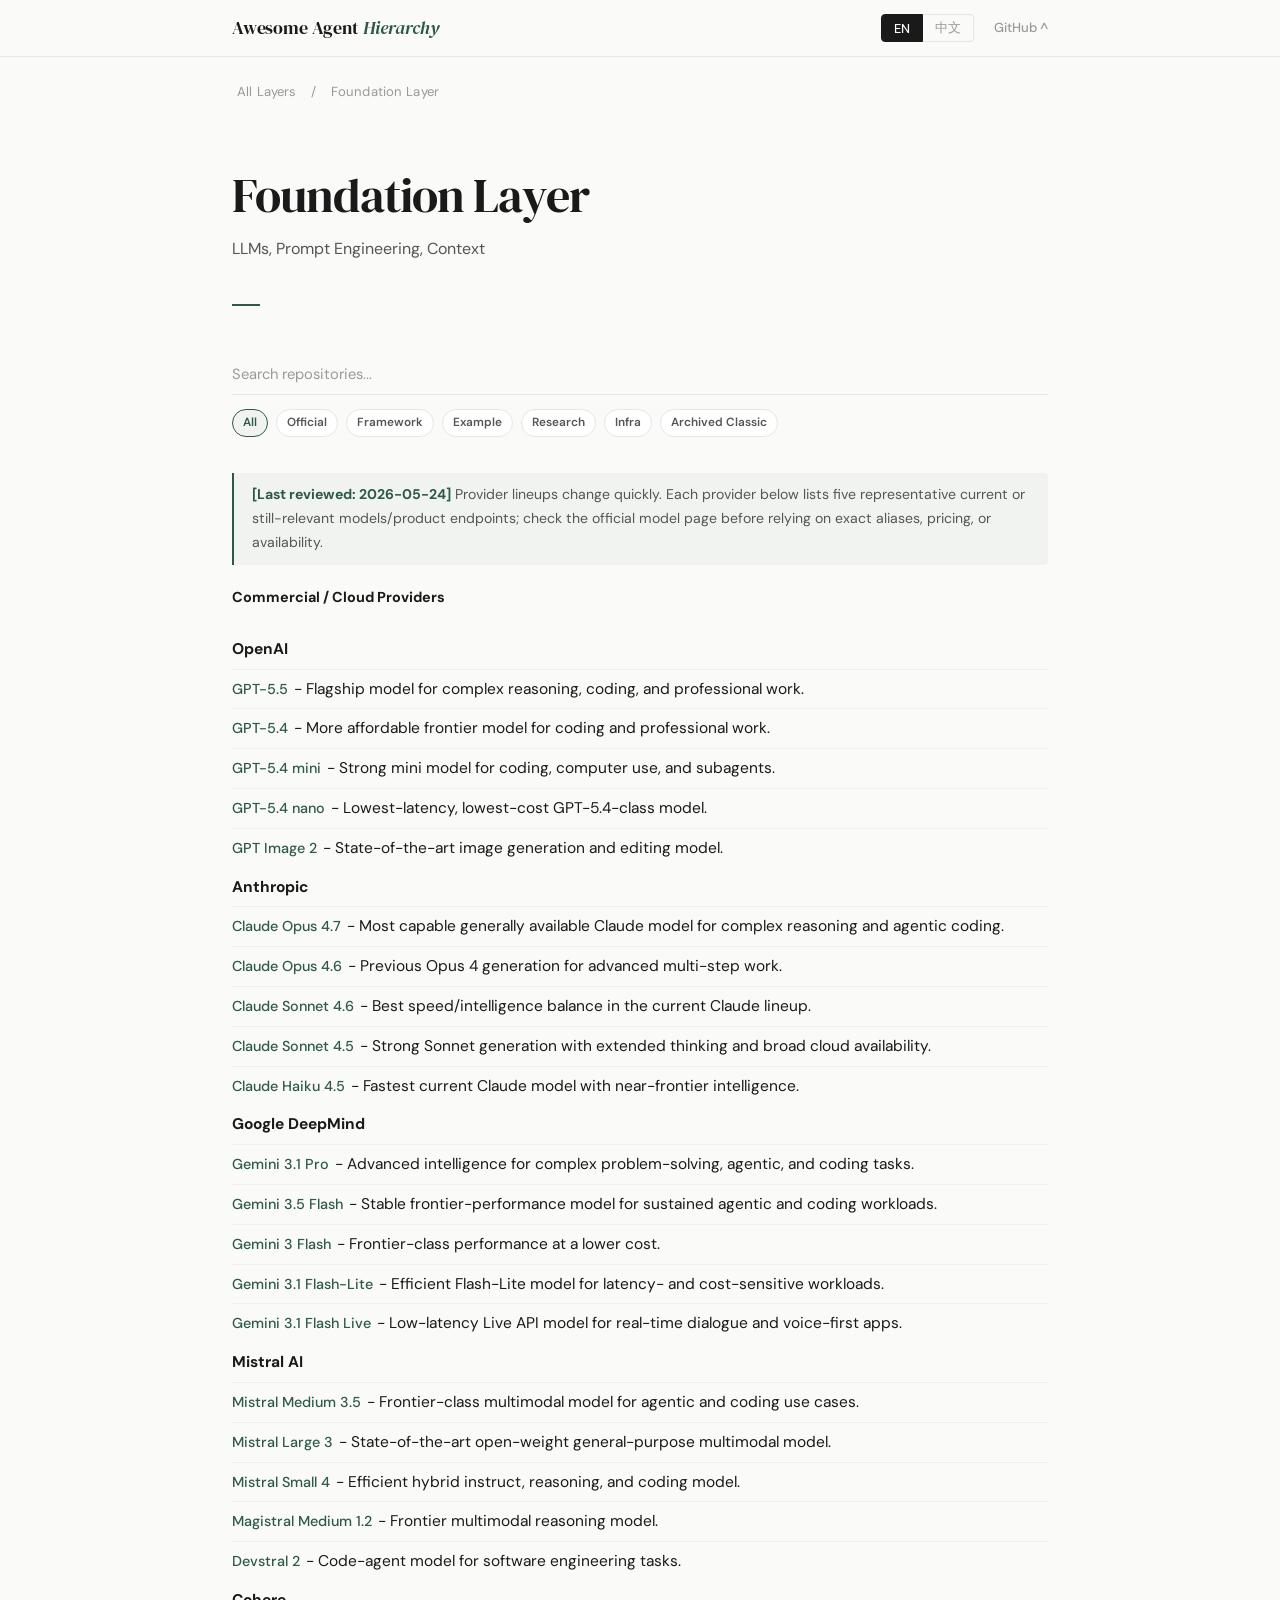
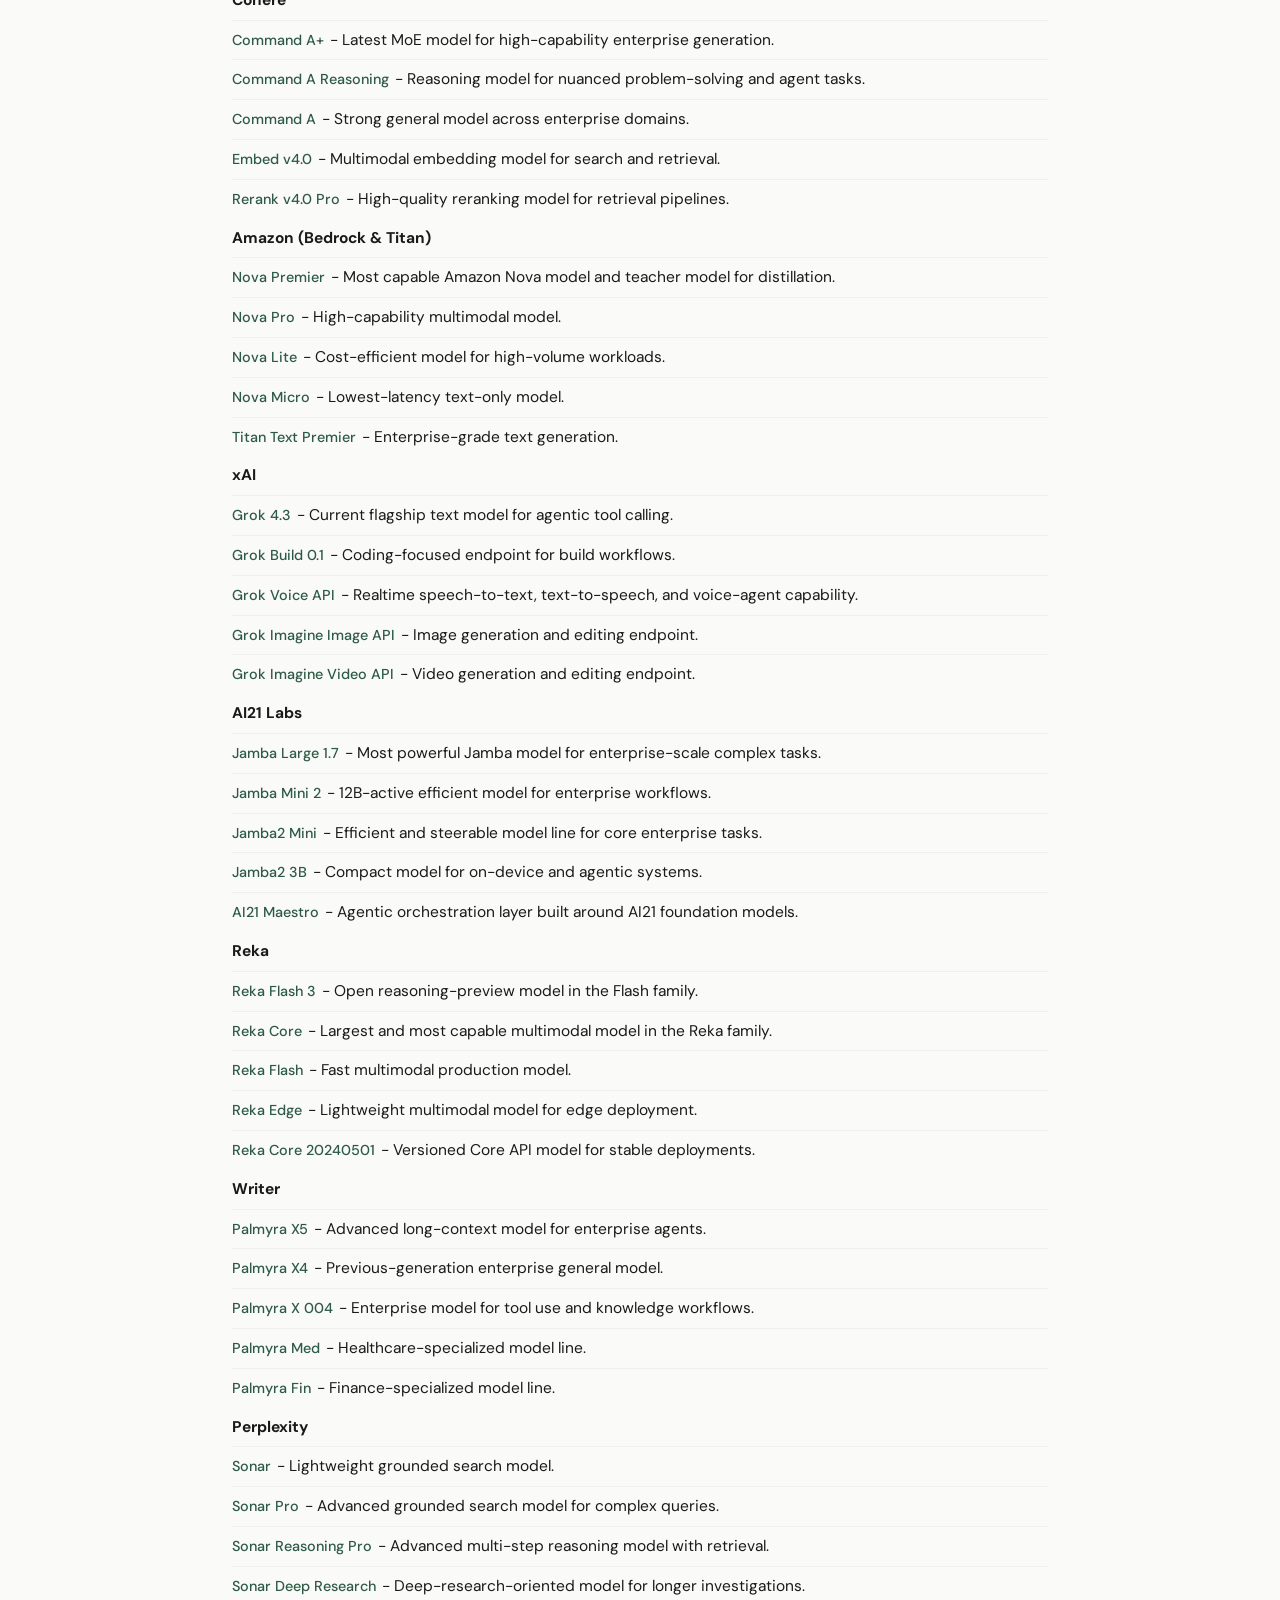
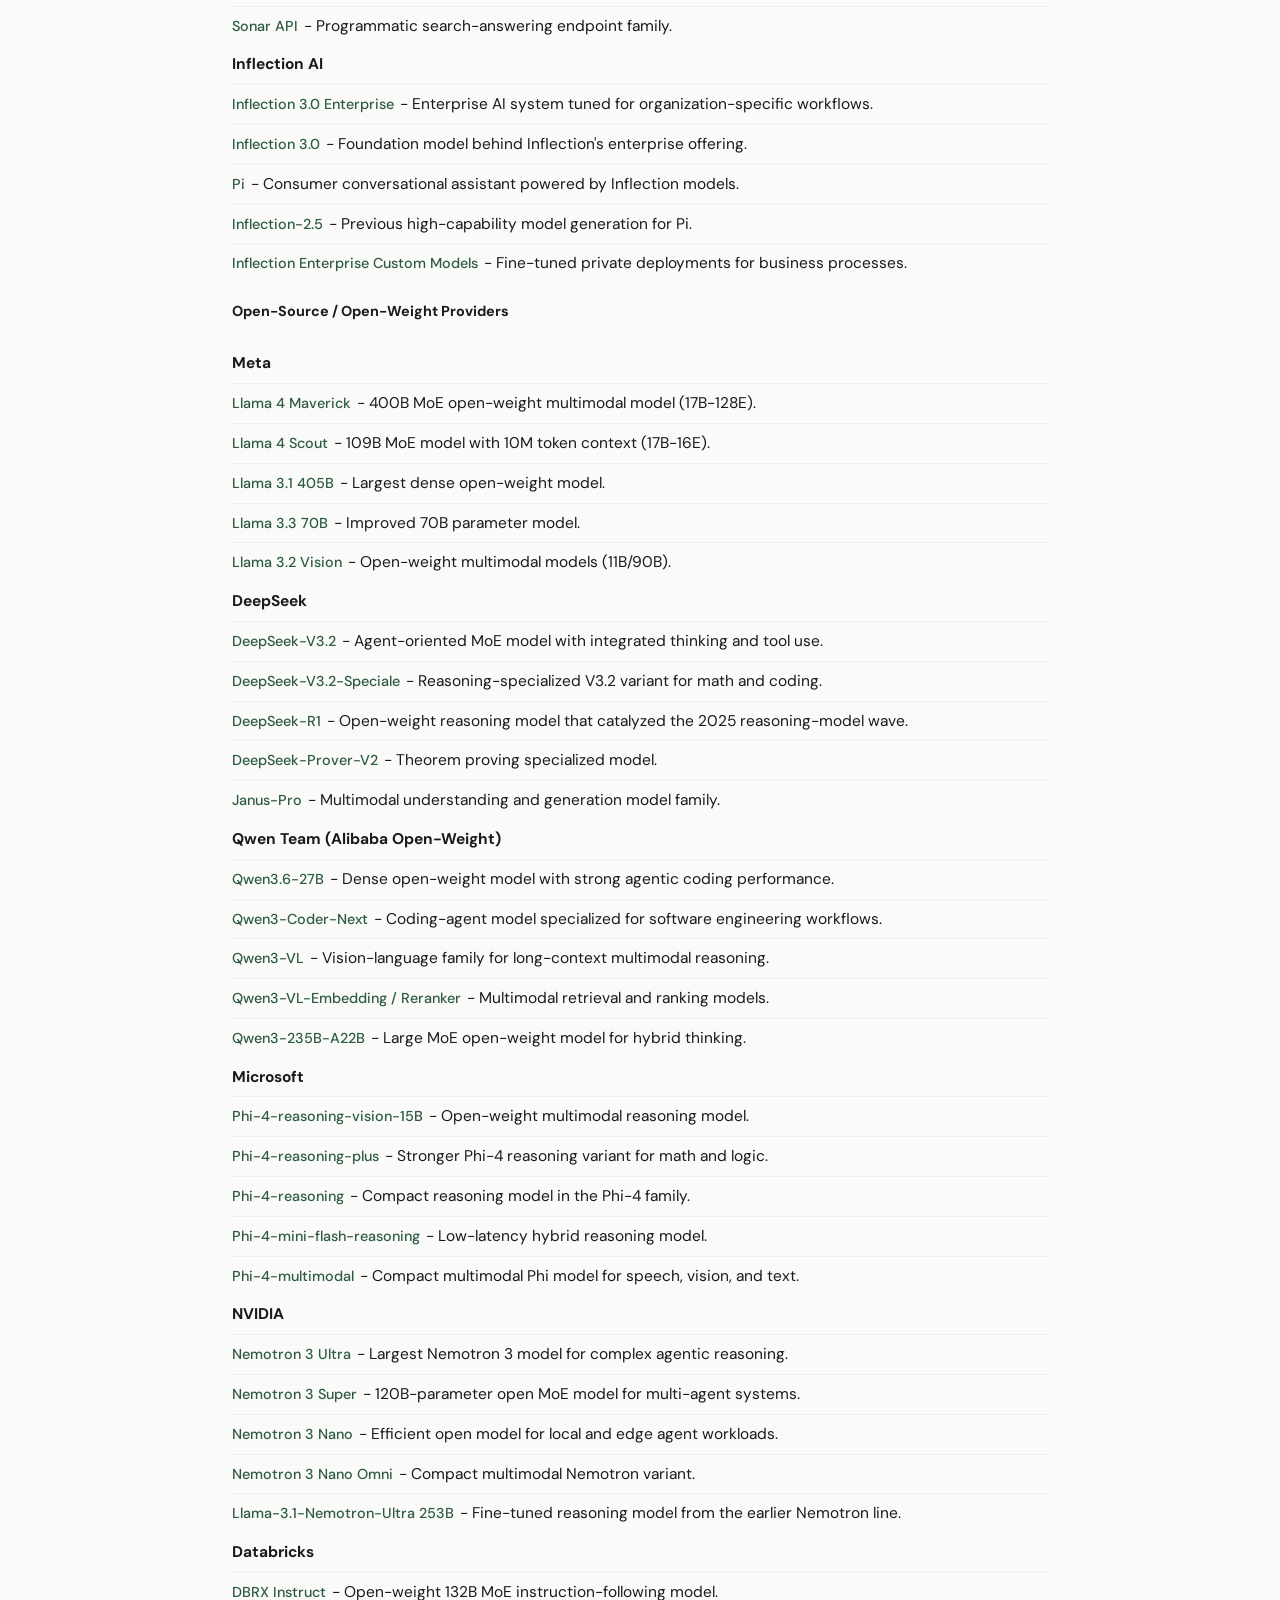
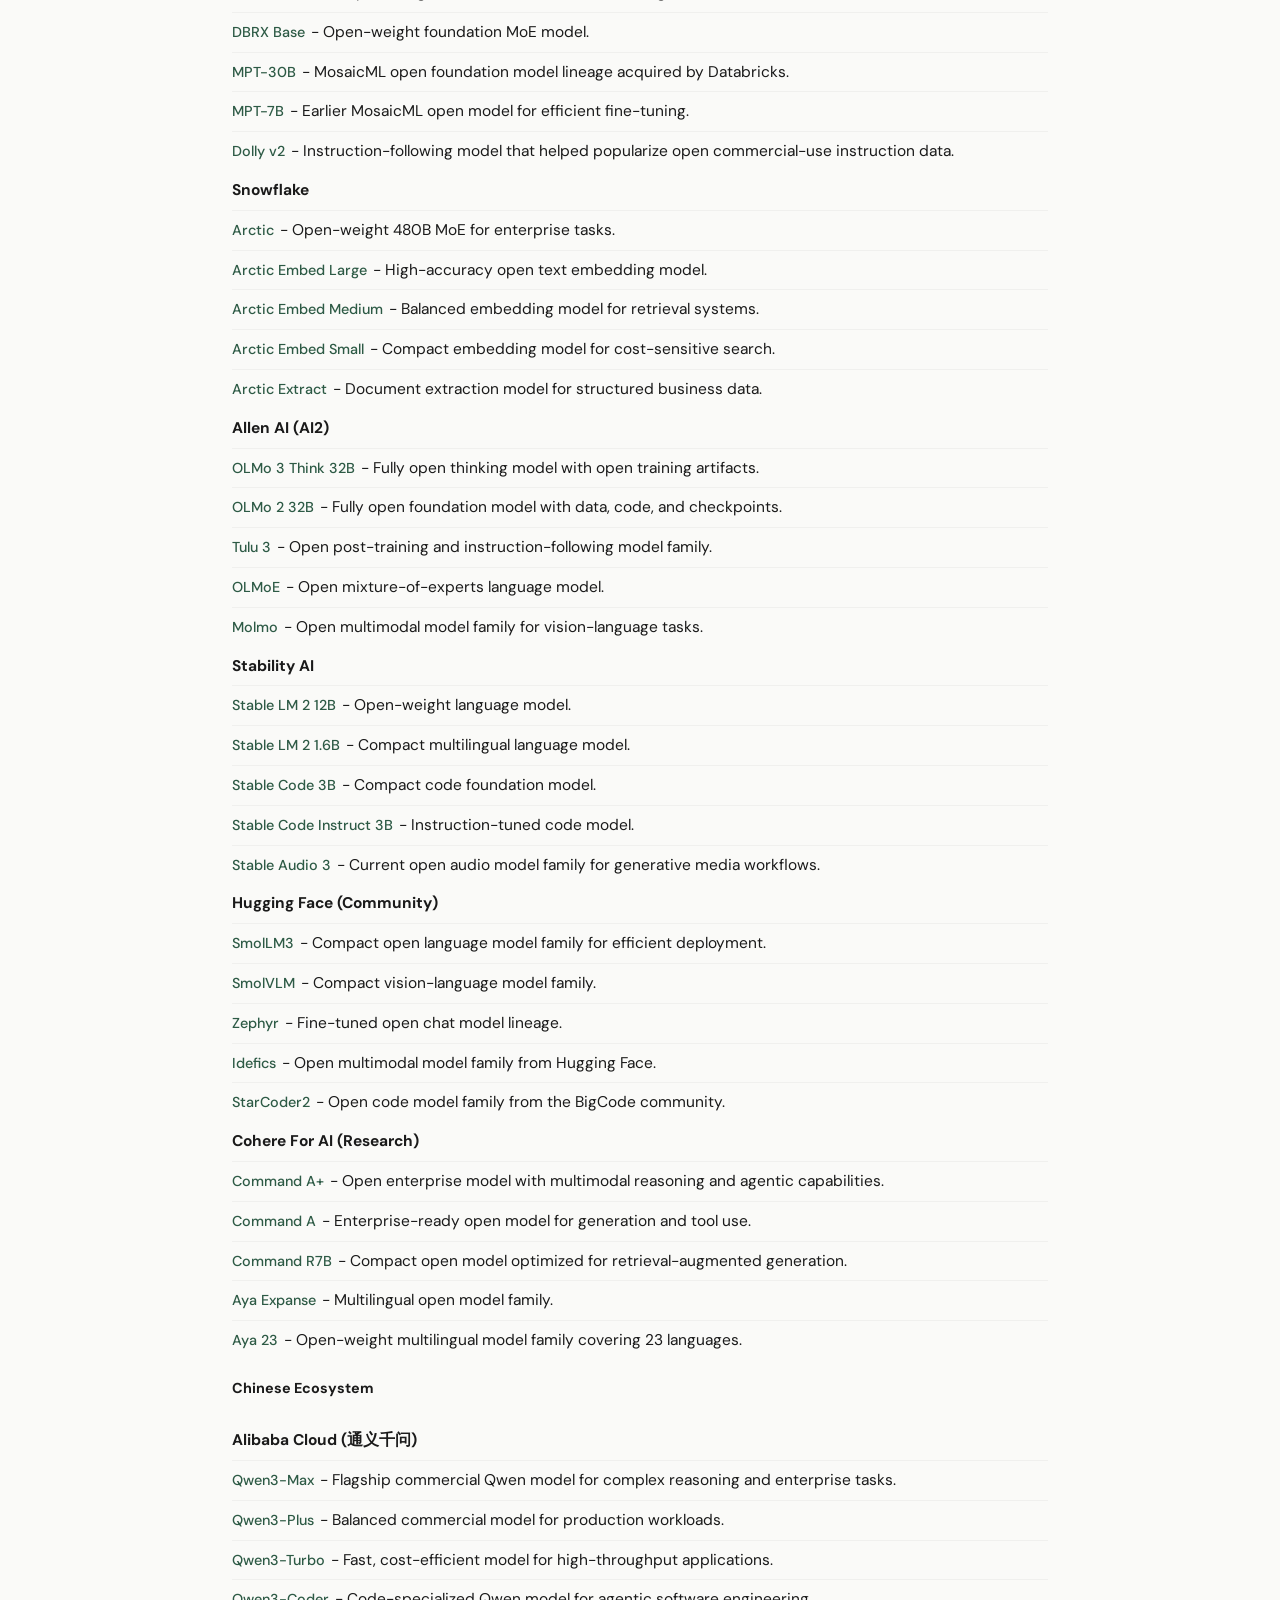
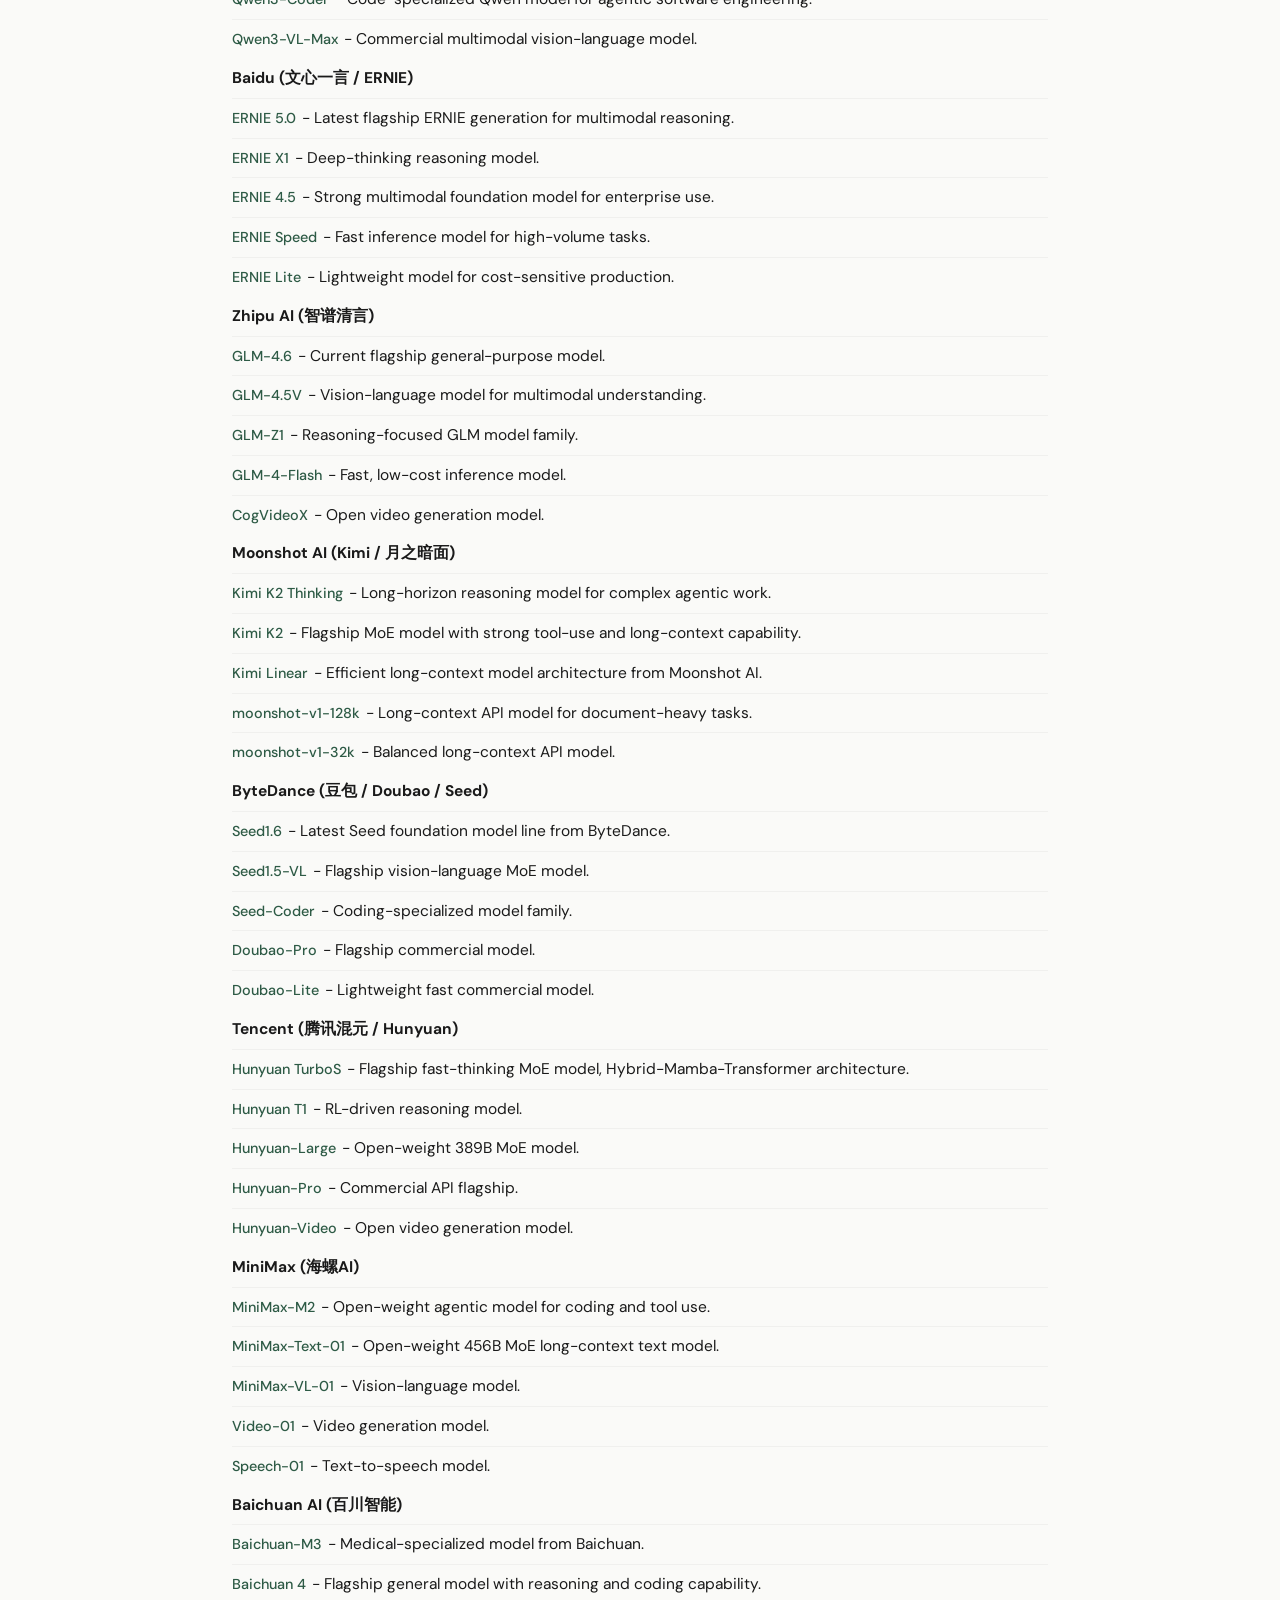
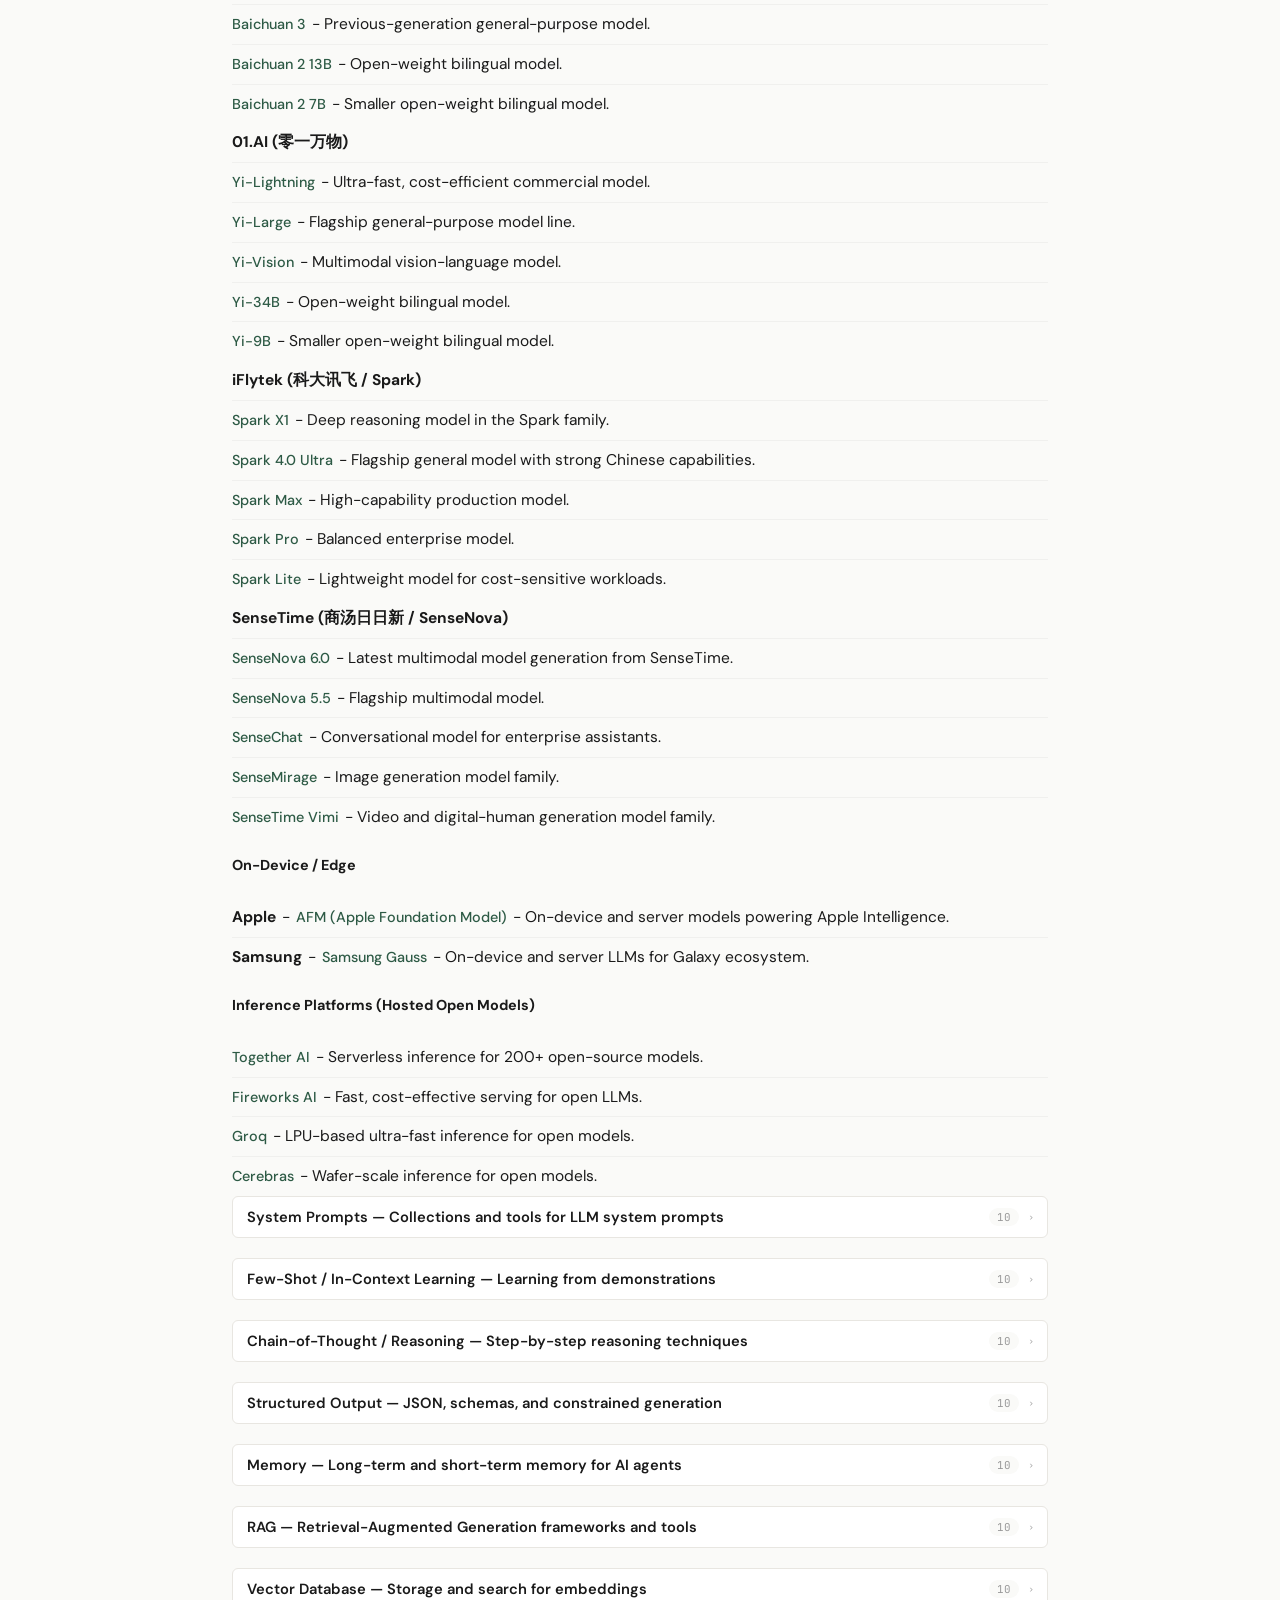
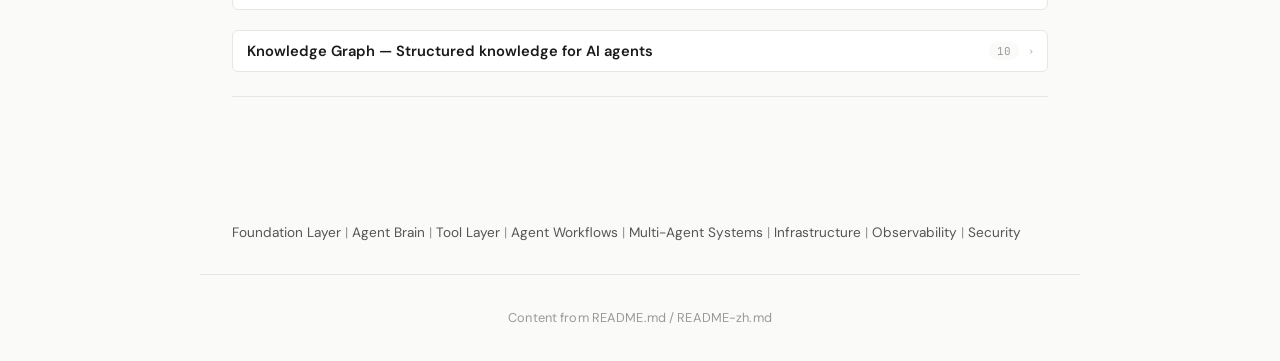
==== commit bc63fa08: "Prepare awesome list for public release" ====
--- a/docs/layer-01.html
+++ b/docs/layer-01.html
@@ -3,7 +3,7 @@
 <head>
 <meta charset="UTF-8">
 <meta name="viewport" content="width=device-width, initial-scale=1.0">
-<title>01. Foundation Layer — Awesome AI Agent Hierarchy</title>
+<title>01. Foundation Layer - Awesome AI Agent Hierarchy</title>
 <link rel="stylesheet" href="style.css">
 <link href="https://fonts.googleapis.com/css2?family=DM+Sans:wght@400;500;600;700&family=DM+Serif+Display:ital@0;1&family=JetBrains+Mono:wght@400;500&display=swap" rel="stylesheet">
 </head>
@@ -17,97 +17,33 @@
         <button class="active" onclick="setLang('en')">EN</button>
         <button onclick="setLang('zh')">中文</button>
       </div>
-      <a href="https://github.com/tianX-ai/awsome-agent-hierarchy" class="nav-gh" target="_blank">GitHub ↗</a>
+      <a href="https://github.com/tianX-ai/awsome-agent-hierarchy" class="nav-gh" target="_blank" rel="noopener">GitHub ^</a>
     </div>
   </div>
 </nav>
-
 <div class="breadcrumb">
   <a href="index.html"><span class="lang-en">All Layers</span><span class="lang-zh">所有层级</span></a>
   <span>/</span>
   <span class="lang-en">Foundation Layer</span><span class="lang-zh">基础层</span>
 </div>
-
 <section class="hero">
   <h1><span class="lang-en">Foundation Layer</span><span class="lang-zh">基础层</span></h1>
   <p><span class="lang-en">LLMs, Prompt Engineering, Context</span><span class="lang-zh">大语言模型、提示工程、上下文</span></p>
   <hr class="hero-rule">
 </section>
-
 <div class="search-area">
-  <input id="search" type="text" placeholder="Search repos..." oninput="handleSearch(this.value)">
+  <input id="search" type="text" placeholder="Search repositories..." oninput="handleSearch()">
+  <div class="tag-filter"><button class="active" data-tag="all" onclick="setTag('all')">All</button><button data-tag="official" onclick="setTag('official')">Official</button><button data-tag="framework" onclick="setTag('framework')">Framework</button><button data-tag="example" onclick="setTag('example')">Example</button><button data-tag="research" onclick="setTag('research')">Research</button><button data-tag="infra" onclick="setTag('infra')">Infra</button><button data-tag="archived-classic" onclick="setTag('archived-classic')">Archived Classic</button></div>
 </div>
-
 <main class="main-area">
-<div class="lang-en"><blockquote><strong>[Update Needed]</strong> Commercial model names/specs may be outdated (OpenAI, Anthropic, Google, xAI, etc.). Open-source providers were verified via GitHub on 2025-05-24. Re-check commercial provider model pages before relying on specific model names.</blockquote><div class="prov"><div class="prov-name">Commercial / Cloud Providers</div><ul></ul></div><ul class="rl"><li><strong>OpenAI</strong></li><li><a href="https://platform.openai.com/docs/models" target="_blank" rel="noopener">o3 / o3-mini</a> - Next-generation reasoning models.</li><li><a href="https://platform.openai.com/docs/models" target="_blank" rel="noopener">o4-mini</a> - Cost-efficient reasoning model.</li><li><a href="https://platform.openai.com/docs/models" target="_blank" rel="noopener">GPT-4.1</a> - Latest flagship model with improved instruction following.</li><li><a href="https://platform.openai.com/docs/models" target="_blank" rel="noopener">GPT-4o</a> - Multimodal model (text, vision, audio).</li><li><a href="https://platform.openai.com/docs/models" target="_blank" rel="noopener">o1 / o1-mini</a> - Chain-of-thought reasoning model family.</li></ul><ul class="rl"><li><strong>Anthropic</strong></li><li><a href="https://docs.anthropic.com/en/docs/about-claude/models" target="_blank" rel="noopener">Claude Opus 4</a> - Highest-capability model for complex, multi-step tasks.</li><li><a href="https://docs.anthropic.com/en/docs/about-claude/models" target="_blank" rel="noopener">Claude Sonnet 4</a> - Flagship hybrid reasoning model balancing speed and depth.</li><li><a href="https://docs.anthropic.com/en/docs/about-claude/models" target="_blank" rel="noopener">Claude 3.7 Sonnet</a> - Hybrid reasoning with extended thinking.</li><li><a href="https://docs.anthropic.com/en/docs/about-claude/models" target="_blank" rel="noopener">Claude 3.5 Haiku</a> - Fast, cost-efficient model.</li></ul><ul class="rl"><li><strong>Google DeepMind</strong></li><li><a href="https://ai.google.dev/gemini-api/docs/models/gemini" target="_blank" rel="noopener">Gemini 2.5 Pro</a> - Flagship thinking model with 1M+ token context.</li><li><a href="https://ai.google.dev/gemini-api/docs/models/gemini" target="_blank" rel="noopener">Gemini 2.5 Flash</a> - Fast, cost-efficient thinking model.</li><li><a href="https://ai.google.dev/gemini-api/docs/models/gemini" target="_blank" rel="noopener">Gemini 2.0 Flash</a> - Next-gen multimodal with native tool use.</li><li><a href="https://ai.google.dev/gemma" target="_blank" rel="noopener">Gemma 3 / 3n</a> - Open-weight lightweight models for edge deployment.</li><li><a href="https://ai.google.dev/gemini-api/docs/models/gemini" target="_blank" rel="noopener">Gemini 1.5 Pro</a> - Long-context model supporting up to 2M tokens.</li></ul><ul class="rl"><li><strong>Mistral AI</strong></li><li><a href="https://docs.mistral.ai/getting-started/models/models_overview/" target="_blank" rel="noopener">Mistral Large 2</a> - Flagship commercial model with strong multilingual & coding.</li><li><a href="https://docs.mistral.ai/getting-started/models/models_overview/" target="_blank" rel="noopener">Mistral Medium 3</a> - High-performance model optimized for enterprise.</li><li><a href="https://docs.mistral.ai/getting-started/models/models_overview/" target="_blank" rel="noopener">Codestral</a> - Specialized code generation model.</li><li><a href="https://docs.mistral.ai/getting-started/models/models_overview/" target="_blank" rel="noopener">Mistral Small 3.1</a> - Efficient open-weight model with vision.</li><li><a href="https://docs.mistral.ai/getting-started/models/models_overview/" target="_blank" rel="noopener">Pixtral Large</a> - Multimodal model with native image understanding.</li></ul><ul class="rl"><li><strong>Cohere</strong></li><li><a href="https://docs.cohere.com/docs/models" target="_blank" rel="noopener">Command A</a> - Flagship RAG-optimized model with agentic capabilities.</li><li><a href="https://docs.cohere.com/docs/models" target="_blank" rel="noopener">Command R+</a> - High-performance RAG model.</li><li><a href="https://docs.cohere.com/docs/models" target="_blank" rel="noopener">Command R</a> - Efficient RAG model for production.</li><li><a href="https://docs.cohere.com/docs/models" target="_blank" rel="noopener">Embed v4</a> - Multimodal embedding model.</li><li><a href="https://docs.cohere.com/docs/models" target="_blank" rel="noopener">Rerank v3</a> - Reranking model for search quality.</li></ul><ul class="rl"><li><strong>Amazon (Bedrock & Titan)</strong></li><li><a href="https://aws.amazon.com/bedrock/nova/" target="_blank" rel="noopener">Nova Pro</a> - High-capability multimodal model.</li><li><a href="https://aws.amazon.com/bedrock/nova/" target="_blank" rel="noopener">Nova Lite</a> - Cost-efficient model for high-volume workloads.</li><li><a href="https://aws.amazon.com/bedrock/nova/" target="_blank" rel="noopener">Nova Micro</a> - Lowest-latency text-only model.</li><li><a href="https://aws.amazon.com/bedrock/" target="_blank" rel="noopener">Titan Text Premier</a> - Enterprise-grade text generation.</li><li><a href="https://aws.amazon.com/bedrock/nova/" target="_blank" rel="noopener">Nova Canvas</a> - Image generation model.</li></ul><ul class="rl"><li><strong>xAI</strong></li><li><a href="https://x.ai/docs" target="_blank" rel="noopener">Grok 3</a> - Flagship reasoning model with deep search and coding.</li><li><a href="https://x.ai/docs" target="_blank" rel="noopener">Grok 3 Mini</a> - Lightweight reasoning model.</li><li><a href="https://x.ai/docs" target="_blank" rel="noopener">Grok 2</a> - Previous-gen multimodal model.</li><li><a href="https://x.ai/blog" target="_blank" rel="noopener">Grok-1</a> - Open-weight 314B MoE model.</li><li><a href="https://x.ai/docs" target="_blank" rel="noopener">Aurora</a> - Image generation model.</li></ul><ul class="rl"><li><strong>AI21 Labs</strong></li><li><a href="https://docs.ai21.com/docs/jamba-models" target="_blank" rel="noopener">Jamba 1.5</a> - SSM-Transformer hybrid with 256K context.</li><li><a href="https://docs.ai21.com/docs/jamba-models" target="_blank" rel="noopener">Jamba 1.5 Mini</a> - Smaller SSM-Transformer hybrid.</li><li><a href="https://docs.ai21.com/docs/j2-models" target="_blank" rel="noopener">Jurassic-2 Ultra</a> - Large-scale enterprise model.</li><li><a href="https://docs.ai21.com/docs/j2-models" target="_blank" rel="noopener">Jurassic-2 Mid</a> - Balanced performance and cost.</li></ul><ul class="rl"><li><strong>Reka</strong></li><li><a href="https://reka.ai/" target="_blank" rel="noopener">Reka Core</a> - Flagship multimodal with strong visual reasoning.</li><li><a href="https://reka.ai/" target="_blank" rel="noopener">Reka Flash</a> - Fast multimodal model.</li><li><a href="https://reka.ai/" target="_blank" rel="noopener">Reka Edge</a> - Lightweight multimodal for edge deployment.</li></ul><ul class="rl"><li><strong>Writer</strong></li><li><a href="https://writer.com/models/" target="_blank" rel="noopener">Palmyra X 004</a> - High-performance model with strong tool use.</li><li><a href="https://writer.com/models/" target="_blank" rel="noopener">Palmyra X 003</a> - Enterprise content generation model.</li></ul><ul class="rl"><li><strong>Perplexity</strong></li><li><a href="https://docs.perplexity.ai/" target="_blank" rel="noopener">Sonar Pro</a> - Reasoning-focused search-augmented model.</li><li><a href="https://docs.perplexity.ai/" target="_blank" rel="noopener">Sonar</a> - Fast search-augmented generation model.</li><li><a href="https://docs.perplexity.ai/" target="_blank" rel="noopener">Sonar Reasoning</a> - Deep reasoning with search integration.</li></ul><ul class="rl"><li><strong>Inflection AI</strong></li><li><a href="https://inflection.ai/" target="_blank" rel="noopener">Inflection 3.0</a> - Enterprise conversational AI model.</li><li><a href="https://inflection.ai/" target="_blank" rel="noopener">Inflection 2.5</a> - High-capability model powering Pi assistant.</li></ul><div class="prov"><div class="prov-name">Open-Source / Open-Weight Providers</div><ul></ul></div><ul class="rl"><li><strong>Meta</strong></li><li><a href="https://llama.meta.com/" target="_blank" rel="noopener">Llama 4 Maverick</a> - 400B MoE open-weight multimodal model (17B-128E).</li><li><a href="https://llama.meta.com/" target="_blank" rel="noopener">Llama 4 Scout</a> - 109B MoE model with 10M token context (17B-16E).</li><li><a href="https://llama.meta.com/" target="_blank" rel="noopener">Llama 3.1 405B</a> - Largest dense open-weight model.</li><li><a href="https://llama.meta.com/" target="_blank" rel="noopener">Llama 3.3 70B</a> - Improved 70B parameter model.</li><li><a href="https://llama.meta.com/" target="_blank" rel="noopener">Llama 3.2 Vision</a> - Open-weight multimodal models (11B/90B).</li></ul><ul class="rl"><li><strong>DeepSeek</strong></li><li><a href="https://github.com/deepseek-ai/DeepSeek-R1" target="_blank" rel="noopener">DeepSeek-R1</a> - Open-weight reasoning model rivaling o1 (671B MoE, 37B active).</li><li><a href="https://github.com/deepseek-ai/DeepSeek-V3" target="_blank" rel="noopener">DeepSeek-V3</a> - Open-weight MoE with strong general capabilities (671B, 37B active).</li><li><a href="https://github.com/deepseek-ai/DeepSeek-Prover-V2" target="_blank" rel="noopener">DeepSeek-Prover-V2</a> - Theorem proving specialized model.</li><li><a href="https://github.com/deepseek-ai/DeepSeek-R1" target="_blank" rel="noopener">DeepSeek-R1-Distill</a> - Distilled reasoning models (1.5B-70B, based on Qwen & Llama).</li><li><a href="https://github.com/deepseek-ai/DeepSeek-VL2" target="_blank" rel="noopener">Janus-Pro</a> - Multimodal understanding and generation.</li></ul><ul class="rl"><li><strong>Qwen Team (Alibaba Open-Weight)</strong></li><li><a href="https://github.com/QwenLM/Qwen3" target="_blank" rel="noopener">Qwen3-2507 (235B-A22B)</a> - Flagship MoE with hybrid thinking, 1M token context.</li><li><a href="https://github.com/QwenLM/Qwen3" target="_blank" rel="noopener">Qwen3-2507 (30B-A3B)</a> - Efficient MoE model for cost-effective deployment.</li><li><a href="https://qwen.readthedocs.io/" target="_blank" rel="noopener">QwQ-32B</a> - Open-weight reasoning model.</li><li><a href="https://github.com/QwenLM/Qwen3-Coder" target="_blank" rel="noopener">Qwen3-Coder</a> - Code-specialized model based on Qwen3.</li><li><a href="https://github.com/QwenLM/Qwen3-VL" target="_blank" rel="noopener">Qwen3-VL</a> - Multimodal vision-language model.</li></ul><ul class="rl"><li><strong>Microsoft</strong></li><li><a href="https://azure.microsoft.com/en-us/products/phi" target="_blank" rel="noopener">Phi-4</a> - 14B model punching above its weight class.</li><li><a href="https://github.com/microsoft/Phi-4-reasoning-vision-15B" target="_blank" rel="noopener">Phi-4-reasoning</a> - 15B reasoning model with vision capability.</li><li><a href="https://azure.microsoft.com/en-us/products/phi" target="_blank" rel="noopener">Phi-4-mini</a> - Compact 3.8B model for edge/mobile.</li><li><a href="https://azure.microsoft.com/en-us/products/phi" target="_blank" rel="noopener">Phi-3.5 MoE</a> - Mixture-of-experts efficient model.</li><li><a href="https://azure.microsoft.com/en-us/products/phi" target="_blank" rel="noopener">Phi-3 Vision</a> - Lightweight multimodal model.</li></ul><ul class="rl"><li><strong>NVIDIA</strong></li><li><a href="https://build.nvidia.com/" target="_blank" rel="noopener">Llama-3.1-Nemotron-Ultra 253B</a> - Fine-tuned reasoning model.</li><li><a href="https://build.nvidia.com/" target="_blank" rel="noopener">Nemotron-4 340B</a> - Large open-weight model for synthetic data.</li><li><a href="https://build.nvidia.com/" target="_blank" rel="noopener">NVLM</a> - Open multimodal LLM.</li><li><a href="https://build.nvidia.com/" target="_blank" rel="noopener">Nemotron-H</a> - Efficient model family for edge deployment.</li></ul><ul class="rl"><li><strong>Databricks</strong></li><li><a href="https://www.databricks.com/" target="_blank" rel="noopener">DBRX Instruct</a> - Open-weight 132B MoE instruction-following model.</li><li><a href="https://www.databricks.com/" target="_blank" rel="noopener">DBRX Base</a> - Open-weight foundation MoE model.</li></ul><ul class="rl"><li><strong>Snowflake</strong></li><li><a href="https://docs.snowflake.com/" target="_blank" rel="noopener">Arctic</a> - Open-weight 480B MoE for enterprise tasks.</li><li><a href="https://docs.snowflake.com/" target="_blank" rel="noopener">Arctic Embed</a> - High-quality open embedding models.</li></ul><ul class="rl"><li><strong>Allen AI (AI2)</strong></li><li><a href="https://allenai.org/" target="_blank" rel="noopener">OLMo 2</a> - Fully open-source LLM with training data and code.</li><li><a href="https://allenai.org/" target="_blank" rel="noopener">Tulu 3</a> - Open post-training model family.</li><li><a href="https://allenai.org/" target="_blank" rel="noopener">OLMoE</a> - Open mixture-of-experts model.</li></ul><ul class="rl"><li><strong>Stability AI</strong></li><li><a href="https://stability.ai/" target="_blank" rel="noopener">StableLM 2 12B</a> - Open-weight language model.</li><li><a href="https://stability.ai/" target="_blank" rel="noopener">Stable Code Instruct 3B</a> - Compact open code model.</li></ul><ul class="rl"><li><strong>Hugging Face (Community)</strong></li><li><a href="https://huggingface.co/HuggingFaceH4" target="_blank" rel="noopener">Zephyr</a> - Fine-tuned Mistral-based chat model.</li><li><a href="https://huggingface.co/HuggingFaceTB" target="_blank" rel="noopener">SmolLM2</a> - Compact on-device models (135M-1.7B).</li><li><a href="https://huggingface.co/allenai" target="_blank" rel="noopener">Tulu 3</a> - Open post-training recipe and models.</li></ul><ul class="rl"><li><strong>Cohere For AI (Research)</strong></li><li><a href="https://cohere.com/research" target="_blank" rel="noopener">Aya 23</a> - Open-weight multilingual model (23 languages).</li><li><a href="https://cohere.com/research" target="_blank" rel="noopener">Aya Expanse</a> - State-of-the-art multilingual model.</li><li><a href="https://cohere.com/research" target="_blank" rel="noopener">Command R7B</a> - Compact open-weight RAG model.</li></ul><div class="prov"><div class="prov-name">Chinese Ecosystem</div><ul></ul></div><ul class="rl"><li><strong>Alibaba Cloud (通义千问)</strong></li><li><a href="https://tongyi.aliyun.com/" target="_blank" rel="noopener">Qwen-Max</a> - Flagship commercial API with strong reasoning.</li><li><a href="https://tongyi.aliyun.com/" target="_blank" rel="noopener">Qwen-Plus</a> - Balanced performance and cost.</li><li><a href="https://tongyi.aliyun.com/" target="_blank" rel="noopener">Qwen-Turbo</a> - Ultra-fast model for high-throughput.</li><li><a href="https://tongyi.aliyun.com/" target="_blank" rel="noopener">Qwen-VL-Max</a> - Commercial multimodal VL model.</li><li><a href="https://tongyi.aliyun.com/" target="_blank" rel="noopener">Qwen-Long</a> - Long-context model for documents.</li></ul><ul class="rl"><li><strong>Baidu (文心一言 / ERNIE)</strong></li><li><a href="https://yiyan.baidu.com/" target="_blank" rel="noopener">ERNIE 4.5</a> - Next-gen model with improved reasoning.</li><li><a href="https://yiyan.baidu.com/" target="_blank" rel="noopener">ERNIE 4.0</a> - Flagship with strong Chinese understanding.</li><li><a href="https://yiyan.baidu.com/" target="_blank" rel="noopener">ERNIE 3.5</a> - Cost-effective production model.</li><li><a href="https://yiyan.baidu.com/" target="_blank" rel="noopener">ERNIE Speed / Lite</a> - Fast inference for high-volume tasks.</li><li><a href="https://yiyan.baidu.com/" target="_blank" rel="noopener">ERNIE Functions</a> - Tool-calling optimized model.</li></ul><ul class="rl"><li><strong>Zhipu AI (智谱清言)</strong></li><li><a href="https://bigmodel.cn/" target="_blank" rel="noopener">GLM-4-Plus</a> - Flagship general-purpose model.</li><li><a href="https://bigmodel.cn/" target="_blank" rel="noopener">GLM-4V-Plus</a> - Multimodal vision-language model.</li><li><a href="https://bigmodel.cn/" target="_blank" rel="noopener">GLM-4-Long</a> - Long-context model (128K+ tokens).</li><li><a href="https://bigmodel.cn/" target="_blank" rel="noopener">GLM-4-Flash</a> - Free-tier fast inference model.</li><li><a href="https://bigmodel.cn/" target="_blank" rel="noopener">CogVideoX</a> - Open video generation model.</li></ul><ul class="rl"><li><strong>Moonshot AI (Kimi / 月之暗面)</strong></li><li><a href="https://kimi.moonshot.cn/" target="_blank" rel="noopener">Kimi k2</a> - Flagship with strong long-context (200K tokens).</li><li><a href="https://platform.moonshot.cn/" target="_blank" rel="noopener">Moonshot-v1</a> - API models (8K/32K/128K context).</li></ul><ul class="rl"><li><strong>ByteDance (豆包 / Doubao / Seed)</strong></li><li><a href="https://github.com/ByteDance-Seed/Seed1.5-VL" target="_blank" rel="noopener">Seed1.5-VL</a> - Flagship vision-language MoE model (20B active).</li><li><a href="https://team.doubao.com/" target="_blank" rel="noopener">Doubao-Pro</a> - Flagship commercial model.</li><li><a href="https://team.doubao.com/" target="_blank" rel="noopener">Doubao-Lite</a> - Lightweight fast model.</li><li><a href="https://team.doubao.com/" target="_blank" rel="noopener">Doubao-Embedding</a> - Text embedding model.</li></ul><ul class="rl"><li><strong>Tencent (腾讯混元 / Hunyuan)</strong></li><li><a href="https://github.com/Tencent/Hunyuan-TurboS" target="_blank" rel="noopener">Hunyuan TurboS</a> - Flagship fast-thinking MoE model, Hybrid-Mamba-Transformer architecture.</li><li><a href="https://github.com/Tencent/llm.hunyuan.T1" target="_blank" rel="noopener">Hunyuan T1</a> - RL-driven reasoning model.</li><li><a href="https://hunyuan.tencent.com/" target="_blank" rel="noopener">Hunyuan-Large</a> - Open-weight 389B MoE model.</li><li><a href="https://hunyuan.tencent.com/" target="_blank" rel="noopener">Hunyuan-Pro</a> - Commercial API flagship.</li><li><a href="https://hunyuan.tencent.com/" target="_blank" rel="noopener">Hunyuan-Video</a> - Open video generation model.</li></ul><ul class="rl"><li><strong>MiniMax (海螺AI)</strong></li><li><a href="https://www.minimaxi.com/" target="_blank" rel="noopener">MiniMax-Text-01</a> - Open-weight 456B MoE with long context.</li><li><a href="https://www.minimaxi.com/" target="_blank" rel="noopener">abab 7</a> - Commercial chat/completion model.</li><li><a href="https://www.minimaxi.com/" target="_blank" rel="noopener">abab 6.5s</a> - Cost-efficient production model.</li><li><a href="https://www.minimaxi.com/" target="_blank" rel="noopener">Video-01</a> - Video generation model.</li><li><a href="https://www.minimaxi.com/" target="_blank" rel="noopener">Speech-01</a> - Text-to-speech model.</li></ul><ul class="rl"><li><strong>Baichuan AI (百川智能)</strong></li><li><a href="https://www.baichuan-ai.com/" target="_blank" rel="noopener">Baichuan 4</a> - Flagship with strong reasoning & coding.</li><li><a href="https://www.baichuan-ai.com/" target="_blank" rel="noopener">Baichuan 3</a> - Previous-gen general-purpose model.</li><li><a href="https://www.baichuan-ai.com/" target="_blank" rel="noopener">Baichuan 2 (13B)</a> - Open-weight bilingual model.</li></ul><ul class="rl"><li><strong>01.AI (零一万物)</strong></li><li><a href="https://www.01.ai/" target="_blank" rel="noopener">Yi-Lightning</a> - Ultra-fast, cost-efficient model.</li><li><a href="https://www.01.ai/" target="_blank" rel="noopener">Yi Vision</a> - Multimodal vision-language model.</li><li><a href="https://www.01.ai/" target="_blank" rel="noopener">Yi-34B / Yi-9B</a> - Open-weight bilingual models.</li></ul><ul class="rl"><li><strong>iFlytek (科大讯飞 / Spark)</strong></li><li><a href="https://xinghuo.xfyun.cn/" target="_blank" rel="noopener">Spark 4.0 Ultra</a> - Flagship with Chinese educational capabilities.</li><li><a href="https://xinghuo.xfyun.cn/" target="_blank" rel="noopener">Spark 4.0</a> - General-purpose enterprise model.</li><li><a href="https://xinghuo.xfyun.cn/" target="_blank" rel="noopener">Spark 3.5 Max</a> - Cost-effective production model.</li></ul><ul class="rl"><li><strong>SenseTime (商汤日日新 / SenseNova)</strong></li><li><a href="https://sensenova.sensetime.com/" target="_blank" rel="noopener">SenseNova 5.5</a> - Flagship multimodal model.</li><li><a href="https://sensenova.sensetime.com/" target="_blank" rel="noopener">SenseNova 5.0</a> - Previous-gen with strong capabilities.</li></ul><div class="prov"><div class="prov-name">On-Device / Edge</div><ul></ul></div><ul class="rl"><li><strong>Apple</strong> - <a href="https://machinelearning.apple.com/" target="_blank" rel="noopener">AFM (Apple Foundation Model)</a> - On-device and server models powering Apple Intelligence.</li><li><strong>Samsung</strong> - <a href="https://research.samsung.com/" target="_blank" rel="noopener">Samsung Gauss</a> - On-device and server LLMs for Galaxy ecosystem.</li></ul><div class="prov"><div class="prov-name">Inference Platforms (Hosted Open Models)</div><ul></ul></div><ul class="rl"><li><a href="https://together.ai/" target="_blank" rel="noopener">Together AI</a> - Serverless inference for 200+ open-source models.</li><li><a href="https://fireworks.ai/" target="_blank" rel="noopener">Fireworks AI</a> - Fast, cost-effective serving for open LLMs.</li><li><a href="https://groq.com/" target="_blank" rel="noopener">Groq</a> - LPU-based ultra-fast inference for open models.</li><li><a href="https://cerebras.ai/" target="_blank" rel="noopener">Cerebras</a> - Wafer-scale inference for open models.</li></ul></div><div class="lang-zh"><blockquote><strong>[待更新]</strong> 商业模型名称/规格可能过时（OpenAI、Anthropic、Google、xAI 等）。开源部分已于 2025-05-24 通过 GitHub 验证。使用前请重新确认商业提供商的模型页面。</blockquote><div class="prov"><div class="prov-name">商业 / 云端提供商</div><ul></ul></div><ul class="rl"><li><strong>OpenAI</strong></li><li><a href="https://platform.openai.com/docs/models" target="_blank" rel="noopener">o3 / o3-mini</a> - 下一代推理模型。</li><li><a href="https://platform.openai.com/docs/models" target="_blank" rel="noopener">o4-mini</a> - 高性价比推理模型。</li><li><a href="https://platform.openai.com/docs/models" target="_blank" rel="noopener">GPT-4.1</a> - 最新旗舰模型，指令遵循能力增强。</li><li><a href="https://platform.openai.com/docs/models" target="_blank" rel="noopener">GPT-4o</a> - 多模态模型（文本、视觉、音频）。</li><li><a href="https://platform.openai.com/docs/models" target="_blank" rel="noopener">o1 / o1-mini</a> - 思维链推理模型系列。</li></ul><ul class="rl"><li><strong>Anthropic</strong></li><li><a href="https://docs.anthropic.com/en/docs/about-claude/models" target="_blank" rel="noopener">Claude Opus 4</a> - 最高能力模型，适合复杂多步骤任务。</li><li><a href="https://docs.anthropic.com/en/docs/about-claude/models" target="_blank" rel="noopener">Claude Sonnet 4</a> - 旗舰混合推理模型，兼顾速度与深度。</li><li><a href="https://docs.anthropic.com/en/docs/about-claude/models" target="_blank" rel="noopener">Claude 3.7 Sonnet</a> - 支持扩展思维的混合推理模型。</li><li><a href="https://docs.anthropic.com/en/docs/about-claude/models" target="_blank" rel="noopener">Claude 3.5 Haiku</a> - 快速、高性价比模型。</li></ul><ul class="rl"><li><strong>Google DeepMind</strong></li><li><a href="https://ai.google.dev/gemini-api/docs/models/gemini" target="_blank" rel="noopener">Gemini 2.5 Pro</a> - 旗舰思维模型，100万+ token 上下文。</li><li><a href="https://ai.google.dev/gemini-api/docs/models/gemini" target="_blank" rel="noopener">Gemini 2.5 Flash</a> - 快速高性价比思维模型。</li><li><a href="https://ai.google.dev/gemini-api/docs/models/gemini" target="_blank" rel="noopener">Gemini 2.0 Flash</a> - 下一代多模态，原生工具调用。</li><li><a href="https://ai.google.dev/gemma" target="_blank" rel="noopener">Gemma 3 / 3n</a> - 开源轻量模型，适合边缘部署。</li><li><a href="https://ai.google.dev/gemini-api/docs/models/gemini" target="_blank" rel="noopener">Gemini 1.5 Pro</a> - 长上下文模型，支持高达 200万 token。</li></ul><ul class="rl"><li><strong>Mistral AI</strong></li><li><a href="https://docs.mistral.ai/getting-started/models/models_overview/" target="_blank" rel="noopener">Mistral Large 2</a> - 旗舰商业模型，多语言和编码能力突出。</li><li><a href="https://docs.mistral.ai/getting-started/models/models_overview/" target="_blank" rel="noopener">Mistral Medium 3</a> - 高性能企业优化模型。</li><li><a href="https://docs.mistral.ai/getting-started/models/models_overview/" target="_blank" rel="noopener">Codestral</a> - 专业代码生成模型。</li><li><a href="https://docs.mistral.ai/getting-started/models/models_overview/" target="_blank" rel="noopener">Mistral Small 3.1</a> - 高效开源模型，支持视觉。</li><li><a href="https://docs.mistral.ai/getting-started/models/models_overview/" target="_blank" rel="noopener">Pixtral Large</a> - 原生图像理解的多模态模型。</li></ul><ul class="rl"><li><strong>Cohere</strong></li><li><a href="https://docs.cohere.com/docs/models" target="_blank" rel="noopener">Command A</a> - 旗舰 RAG 优化模型，支持智能体能力。</li><li><a href="https://docs.cohere.com/docs/models" target="_blank" rel="noopener">Command R+</a> - 高性能 RAG 模型。</li><li><a href="https://docs.cohere.com/docs/models" target="_blank" rel="noopener">Command R</a> - 生产级高效 RAG 模型。</li><li><a href="https://docs.cohere.com/docs/models" target="_blank" rel="noopener">Embed v4</a> - 多模态嵌入模型。</li><li><a href="https://docs.cohere.com/docs/models" target="_blank" rel="noopener">Rerank v3</a> - 搜索质量优化重排序模型。</li></ul><ul class="rl"><li><strong>Amazon（Bedrock & Titan）</strong></li><li><a href="https://aws.amazon.com/bedrock/nova/" target="_blank" rel="noopener">Nova Pro</a> - 高能力多模态模型。</li><li><a href="https://aws.amazon.com/bedrock/nova/" target="_blank" rel="noopener">Nova Lite</a> - 高吞吐量场景的高性价比模型。</li><li><a href="https://aws.amazon.com/bedrock/nova/" target="_blank" rel="noopener">Nova Micro</a> - 最低延迟的纯文本模型。</li><li><a href="https://aws.amazon.com/bedrock/" target="_blank" rel="noopener">Titan Text Premier</a> - 企业级文本生成模型。</li><li><a href="https://aws.amazon.com/bedrock/nova/" target="_blank" rel="noopener">Nova Canvas</a> - 图像生成模型。</li></ul><ul class="rl"><li><strong>xAI</strong></li><li><a href="https://x.ai/docs" target="_blank" rel="noopener">Grok 3</a> - 旗舰推理模型，深度搜索和编码。</li><li><a href="https://x.ai/docs" target="_blank" rel="noopener">Grok 3 Mini</a> - 轻量推理模型。</li><li><a href="https://x.ai/docs" target="_blank" rel="noopener">Grok 2</a> - 上一代多模态模型。</li><li><a href="https://x.ai/blog" target="_blank" rel="noopener">Grok-1</a> - 开源 314B MoE 模型。</li><li><a href="https://x.ai/docs" target="_blank" rel="noopener">Aurora</a> - 图像生成模型。</li></ul><ul class="rl"><li><strong>AI21 Labs</strong></li><li><a href="https://docs.ai21.com/docs/jamba-models" target="_blank" rel="noopener">Jamba 1.5</a> - SSM-Transformer 混合架构，256K 上下文。</li><li><a href="https://docs.ai21.com/docs/jamba-models" target="_blank" rel="noopener">Jamba 1.5 Mini</a> - 更小的 SSM-Transformer 混合模型。</li><li><a href="https://docs.ai21.com/docs/j2-models" target="_blank" rel="noopener">Jurassic-2 Ultra</a> - 大规模企业级模型。</li><li><a href="https://docs.ai21.com/docs/j2-models" target="_blank" rel="noopener">Jurassic-2 Mid</a> - 性能与成本平衡模型。</li></ul><ul class="rl"><li><strong>Reka</strong></li><li><a href="https://reka.ai/" target="_blank" rel="noopener">Reka Core</a> - 旗舰多模态，视觉推理突出。</li><li><a href="https://reka.ai/" target="_blank" rel="noopener">Reka Flash</a> - 快速多模态模型。</li><li><a href="https://reka.ai/" target="_blank" rel="noopener">Reka Edge</a> - 轻量多模态边缘部署模型。</li></ul><ul class="rl"><li><strong>Writer</strong></li><li><a href="https://writer.com/models/" target="_blank" rel="noopener">Palmyra X 004</a> - 高性能模型，工具调用能力强。</li><li><a href="https://writer.com/models/" target="_blank" rel="noopener">Palmyra X 003</a> - 企业内容生成模型。</li></ul><ul class="rl"><li><strong>Perplexity</strong></li><li><a href="https://docs.perplexity.ai/" target="_blank" rel="noopener">Sonar Pro</a> - 推理导向的搜索增强模型。</li><li><a href="https://docs.perplexity.ai/" target="_blank" rel="noopener">Sonar</a> - 快速搜索增强生成模型。</li><li><a href="https://docs.perplexity.ai/" target="_blank" rel="noopener">Sonar Reasoning</a> - 深度推理结合搜索。</li></ul><ul class="rl"><li><strong>Inflection AI</strong></li><li><a href="https://inflection.ai/" target="_blank" rel="noopener">Inflection 3.0</a> - 企业级对话 AI 模型。</li><li><a href="https://inflection.ai/" target="_blank" rel="noopener">Inflection 2.5</a> - 驱动 Pi 助手的高能力模型。</li></ul><div class="prov"><div class="prov-name">开源 / 开放权重提供商</div><ul></ul></div><ul class="rl"><li><strong>Meta</strong></li><li><a href="https://llama.meta.com/" target="_blank" rel="noopener">Llama 4 Maverick</a> - 400B MoE 开源多模态模型（17B-128E）。</li><li><a href="https://llama.meta.com/" target="_blank" rel="noopener">Llama 4 Scout</a> - 109B MoE 模型，1000万 token 上下文（17B-16E）。</li><li><a href="https://llama.meta.com/" target="_blank" rel="noopener">Llama 3.1 405B</a> - 最大稠密开源模型。</li><li><a href="https://llama.meta.com/" target="_blank" rel="noopener">Llama 3.3 70B</a> - 改进的 70B 参数模型。</li><li><a href="https://llama.meta.com/" target="_blank" rel="noopener">Llama 3.2 Vision</a> - 开源多模态模型（11B/90B）。</li></ul><ul class="rl"><li><strong>DeepSeek</strong></li><li><a href="https://github.com/deepseek-ai/DeepSeek-R1" target="_blank" rel="noopener">DeepSeek-R1</a> - 开源推理模型，对标 o1（671B MoE, 37B 激活）。</li><li><a href="https://github.com/deepseek-ai/DeepSeek-V3" target="_blank" rel="noopener">DeepSeek-V3</a> - 开源 MoE，综合能力突出（671B, 37B 激活）。</li><li><a href="https://github.com/deepseek-ai/DeepSeek-Prover-V2" target="_blank" rel="noopener">DeepSeek-Prover-V2</a> - 定理证明专业模型。</li><li><a href="https://github.com/deepseek-ai/DeepSeek-R1" target="_blank" rel="noopener">DeepSeek-R1-Distill</a> - 蒸馏推理模型（1.5B-70B，基于 Qwen & Llama）。</li><li><a href="https://github.com/deepseek-ai/DeepSeek-VL2" target="_blank" rel="noopener">Janus-Pro</a> - 多模态理解与生成模型。</li></ul><ul class="rl"><li><strong>Qwen Team（阿里开源）</strong></li><li><a href="https://github.com/QwenLM/Qwen3" target="_blank" rel="noopener">Qwen3-2507 (235B-A22B)</a> - 旗舰 MoE，混合思维，100万 token 上下文。</li><li><a href="https://github.com/QwenLM/Qwen3" target="_blank" rel="noopener">Qwen3-2507 (30B-A3B)</a> - 高效 MoE 模型，经济部署。</li><li><a href="https://qwen.readthedocs.io/" target="_blank" rel="noopener">QwQ-32B</a> - 开源推理模型。</li><li><a href="https://github.com/QwenLM/Qwen3-Coder" target="_blank" rel="noopener">Qwen3-Coder</a> - 基于 Qwen3 的代码专业模型。</li><li><a href="https://github.com/QwenLM/Qwen3-VL" target="_blank" rel="noopener">Qwen3-VL</a> - 多模态视觉语言模型。</li></ul><ul class="rl"><li><strong>Microsoft</strong></li><li><a href="https://azure.microsoft.com/en-us/products/phi" target="_blank" rel="noopener">Phi-4</a> - 14B 模型，超越量级表现。</li><li><a href="https://github.com/microsoft/Phi-4-reasoning-vision-15B" target="_blank" rel="noopener">Phi-4-reasoning</a> - 15B 推理模型，支持视觉。</li><li><a href="https://azure.microsoft.com/en-us/products/phi" target="_blank" rel="noopener">Phi-4-mini</a> - 紧凑 3.8B 模型，适合边缘/移动端。</li><li><a href="https://azure.microsoft.com/en-us/products/phi" target="_blank" rel="noopener">Phi-3.5 MoE</a> - 混合专家高效模型。</li><li><a href="https://azure.microsoft.com/en-us/products/phi" target="_blank" rel="noopener">Phi-3 Vision</a> - 轻量多模态模型。</li></ul><ul class="rl"><li><strong>NVIDIA</strong></li><li><a href="https://build.nvidia.com/" target="_blank" rel="noopener">Nemotron-Ultra 253B</a> - 微调推理模型。</li><li><a href="https://build.nvidia.com/" target="_blank" rel="noopener">Nemotron-4 340B</a> - 大型开源合成数据模型。</li><li><a href="https://build.nvidia.com/" target="_blank" rel="noopener">NVLM</a> - 开源多模态大语言模型。</li><li><a href="https://build.nvidia.com/" target="_blank" rel="noopener">Nemotron-H</a> - 高效边缘部署模型系列。</li></ul><ul class="rl"><li><strong>Databricks</strong></li><li><a href="https://www.databricks.com/" target="_blank" rel="noopener">DBRX Instruct</a> - 开源 132B MoE 指令遵循模型。</li><li><a href="https://www.databricks.com/" target="_blank" rel="noopener">DBRX Base</a> - 开源基础 MoE 模型。</li></ul><ul class="rl"><li><strong>Snowflake</strong></li><li><a href="https://docs.snowflake.com/" target="_blank" rel="noopener">Arctic</a> - 开源 480B MoE 企业任务模型。</li><li><a href="https://docs.snowflake.com/" target="_blank" rel="noopener">Arctic Embed</a> - 高质量开源嵌入模型。</li></ul><ul class="rl"><li><strong>Allen AI（AI2）</strong></li><li><a href="https://allenai.org/" target="_blank" rel="noopener">OLMo 2</a> - 完全开源 LLM，含训练数据和代码。</li><li><a href="https://allenai.org/" target="_blank" rel="noopener">Tulu 3</a> - 开源后训练模型系列。</li><li><a href="https://allenai.org/" target="_blank" rel="noopener">OLMoE</a> - 开源混合专家模型。</li></ul><ul class="rl"><li><strong>Stability AI</strong></li><li><a href="https://stability.ai/" target="_blank" rel="noopener">StableLM 2 12B</a> - 开源语言模型。</li><li><a href="https://stability.ai/" target="_blank" rel="noopener">Stable Code Instruct 3B</a> - 紧凑开源代码模型。</li></ul><ul class="rl"><li><strong>Hugging Face（社区）</strong></li><li><a href="https://huggingface.co/HuggingFaceH4" target="_blank" rel="noopener">Zephyr</a> - 基于 Mistral 的微调对话模型。</li><li><a href="https://huggingface.co/HuggingFaceTB" target="_blank" rel="noopener">SmolLM2</a> - 紧凑端侧模型（135M-1.7B）。</li><li><a href="https://huggingface.co/allenai" target="_blank" rel="noopener">Tulu 3</a> - 开源后训练方案和模型。</li></ul><ul class="rl"><li><strong>Cohere For AI（研究）</strong></li><li><a href="https://cohere.com/research" target="_blank" rel="noopener">Aya 23</a> - 开源多语言模型（23种语言）。</li><li><a href="https://cohere.com/research" target="_blank" rel="noopener">Aya Expanse</a> - 业界领先多语言模型。</li><li><a href="https://cohere.com/research" target="_blank" rel="noopener">Command R7B</a> - 紧凑开源 RAG 模型。</li></ul><div class="prov"><div class="prov-name">中国生态</div><ul></ul></div><ul class="rl"><li><strong>阿里云（通义千问）</strong></li><li><a href="https://tongyi.aliyun.com/" target="_blank" rel="noopener">Qwen-Max</a> - 旗舰商业 API，推理能力突出。</li><li><a href="https://tongyi.aliyun.com/" target="_blank" rel="noopener">Qwen-Plus</a> - 性能与成本均衡。</li><li><a href="https://tongyi.aliyun.com/" target="_blank" rel="noopener">Qwen-Turbo</a> - 超快速模型，适合高吞吐场景。</li><li><a href="https://tongyi.aliyun.com/" target="_blank" rel="noopener">Qwen-VL-Max</a> - 商业多模态视觉语言模型。</li><li><a href="https://tongyi.aliyun.com/" target="_blank" rel="noopener">Qwen-Long</a> - 长上下文文档处理模型。</li></ul><ul class="rl"><li><strong>百度（文心一言 / ERNIE）</strong></li><li><a href="https://yiyan.baidu.com/" target="_blank" rel="noopener">ERNIE 4.5</a> - 下一代模型，推理能力提升。</li><li><a href="https://yiyan.baidu.com/" target="_blank" rel="noopener">ERNIE 4.0</a> - 旗舰模型，中文理解力突出。</li><li><a href="https://yiyan.baidu.com/" target="_blank" rel="noopener">ERNIE 3.5</a> - 高性价比生产模型。</li><li><a href="https://yiyan.baidu.com/" target="_blank" rel="noopener">ERNIE Speed / Lite</a> - 快速推理，适合高并发场景。</li><li><a href="https://yiyan.baidu.com/" target="_blank" rel="noopener">ERNIE Functions</a> - 工具调用优化模型。</li></ul><ul class="rl"><li><strong>智谱 AI（智谱清言）</strong></li><li><a href="https://bigmodel.cn/" target="_blank" rel="noopener">GLM-4-Plus</a> - 旗舰通用模型。</li><li><a href="https://bigmodel.cn/" target="_blank" rel="noopener">GLM-4V-Plus</a> - 多模态视觉语言模型。</li><li><a href="https://bigmodel.cn/" target="_blank" rel="noopener">GLM-4-Long</a> - 长上下文模型（128K+ token）。</li><li><a href="https://bigmodel.cn/" target="_blank" rel="noopener">GLM-4-Flash</a> - 免费快速推理模型。</li><li><a href="https://bigmodel.cn/" target="_blank" rel="noopener">CogVideoX</a> - 开源视频生成模型。</li></ul><ul class="rl"><li><strong>月之暗面（Kimi）</strong></li><li><a href="https://kimi.moonshot.cn/" target="_blank" rel="noopener">Kimi k2</a> - 旗舰模型，长上下文能力突出（200K token）。</li><li><a href="https://platform.moonshot.cn/" target="_blank" rel="noopener">Moonshot-v1</a> - API 模型系列（8K/32K/128K 上下文）。</li></ul><ul class="rl"><li><strong>字节跳动（豆包 / Doubao / Seed）</strong></li><li><a href="https://github.com/ByteDance-Seed/Seed1.5-VL" target="_blank" rel="noopener">Seed1.5-VL</a> - 旗舰视觉语言 MoE 模型（20B 激活参数）。</li><li><a href="https://team.doubao.com/" target="_blank" rel="noopener">Doubao-Pro</a> - 旗舰商业模型。</li><li><a href="https://team.doubao.com/" target="_blank" rel="noopener">Doubao-Lite</a> - 轻量快速模型。</li><li><a href="https://team.doubao.com/" target="_blank" rel="noopener">Doubao-Embedding</a> - 文本嵌入模型。</li></ul><ul class="rl"><li><strong>腾讯（混元 / Hunyuan）</strong></li><li><a href="https://github.com/Tencent/Hunyuan-TurboS" target="_blank" rel="noopener">Hunyuan TurboS</a> - 旗舰快思考 MoE 模型，Hybrid-Mamba-Transformer 架构。</li><li><a href="https://github.com/Tencent/llm.hunyuan.T1" target="_blank" rel="noopener">Hunyuan T1</a> - 强化学习驱动的推理模型。</li><li><a href="https://hunyuan.tencent.com/" target="_blank" rel="noopener">Hunyuan-Large</a> - 开源 389B MoE 模型。</li><li><a href="https://hunyuan.tencent.com/" target="_blank" rel="noopener">Hunyuan-Pro</a> - 商业 API 旗舰模型。</li><li><a href="https://hunyuan.tencent.com/" target="_blank" rel="noopener">Hunyuan-Video</a> - 开源视频生成模型。</li></ul><ul class="rl"><li><strong>MiniMax（海螺AI）</strong></li><li><a href="https://www.minimaxi.com/" target="_blank" rel="noopener">MiniMax-Text-01</a> - 开源 456B MoE 长上下文模型。</li><li><a href="https://www.minimaxi.com/" target="_blank" rel="noopener">abab 7</a> - 商业对话/补全模型。</li><li><a href="https://www.minimaxi.com/" target="_blank" rel="noopener">abab 6.5s</a> - 高性价比生产模型。</li><li><a href="https://www.minimaxi.com/" target="_blank" rel="noopener">Video-01</a> - 视频生成模型。</li><li><a href="https://www.minimaxi.com/" target="_blank" rel="noopener">Speech-01</a> - 文本转语音模型。</li></ul><ul class="rl"><li><strong>百川智能</strong></li><li><a href="https://www.baichuan-ai.com/" target="_blank" rel="noopener">Baichuan 4</a> - 旗舰模型，推理和编码能力突出。</li><li><a href="https://www.baichuan-ai.com/" target="_blank" rel="noopener">Baichuan 3</a> - 上一代通用模型。</li><li><a href="https://www.baichuan-ai.com/" target="_blank" rel="noopener">Baichuan 2 (13B)</a> - 开源双语模型。</li></ul><ul class="rl"><li><strong>零一万物</strong></li><li><a href="https://www.01.ai/" target="_blank" rel="noopener">Yi-Lightning</a> - 超快速高性价比模型。</li><li><a href="https://www.01.ai/" target="_blank" rel="noopener">Yi Vision</a> - 多模态视觉语言模型。</li><li><a href="https://www.01.ai/" target="_blank" rel="noopener">Yi-34B / Yi-9B</a> - 开源双语模型。</li></ul><ul class="rl"><li><strong>科大讯飞（讯飞星火）</strong></li><li><a href="https://xinghuo.xfyun.cn/" target="_blank" rel="noopener">Spark 4.0 Ultra</a> - 旗舰模型，中文教育能力突出。</li><li><a href="https://xinghuo.xfyun.cn/" target="_blank" rel="noopener">Spark 4.0</a> - 通用企业模型。</li><li><a href="https://xinghuo.xfyun.cn/" target="_blank" rel="noopener">Spark 3.5 Max</a> - 高性价比生产模型。</li></ul><ul class="rl"><li><strong>商汤（日日新 / SenseNova）</strong></li><li><a href="https://sensenova.sensetime.com/" target="_blank" rel="noopener">SenseNova 5.5</a> - 旗舰多模态模型。</li><li><a href="https://sensenova.sensetime.com/" target="_blank" rel="noopener">SenseNova 5.0</a> - 上一代高能力模型。</li></ul><div class="prov"><div class="prov-name">端侧 / 边缘</div><ul></ul></div><ul class="rl"><li><strong>Apple</strong> - <a href="https://machinelearning.apple.com/" target="_blank" rel="noopener">AFM（Apple Foundation Model）</a> - 端侧和服务端模型，驱动 Apple Intelligence。</li><li><strong>Samsung</strong> - <a href="https://research.samsung.com/" target="_blank" rel="noopener">Samsung Gauss</a> - Galaxy 生态的端侧和服务端 LLM。</li></ul><div class="prov"><div class="prov-name">推理平台（托管开源模型）</div><ul></ul></div><ul class="rl"><li><a href="https://together.ai/" target="_blank" rel="noopener">Together AI</a> - 200+ 开源模型的无服务器推理。</li><li><a href="https://fireworks.ai/" target="_blank" rel="noopener">Fireworks AI</a> - 快速高性价比开源 LLM 服务。</li><li><a href="https://groq.com/" target="_blank" rel="noopener">Groq</a> - 基于 LPU 的超快推理。</li><li><a href="https://cerebras.ai/" target="_blank" rel="noopener">Cerebras</a> - 晶圆级推理加速。</li></ul></div><div class="sub"><div class="sub-head" onclick="toggleSub(this)">
-      <span class="sub-name"><span class="lang-en">System Prompts — Collections and tools for LLM system prompts</span><span class="lang-zh">系统提示 — LLM 系统提示合集与工具</span></span>
-      <span class="sub-cnt">10</span>
-      <span class="sub-arr">▶</span>
-    </div><div class="sub-body">
-      <div class="lang-en"><ul class="rl"><li><a href="https://github.com/x1xhlol/system-prompts-and-models-of-ai-tools" target="_blank" rel="noopener">system-prompts-and-models-of-ai-tools</a> <img src="https://img.shields.io/github/stars/x1xhlol/system-prompts-and-models-of-ai-tools?style=social" alt="Stars" loading="lazy"> - Full system prompts extracted from Augment Code, Claude Code, Cursor, Devin, Manus, Perplexity, Windsurf, v0, etc.</li><li><a href="https://github.com/asgeirtj/system_prompts_leaks" target="_blank" rel="noopener">system_prompts_leaks</a> <img src="https://img.shields.io/github/stars/asgeirtj/system_prompts_leaks?style=social" alt="Stars" loading="lazy"> - Extracted system prompts from ChatGPT, Claude, Gemini, Grok, Copilot, Perplexity, and more.</li><li><a href="https://github.com/elder-plinius/CL4R1T4S" target="_blank" rel="noopener">CL4R1T4S</a> <img src="https://img.shields.io/github/stars/elder-plinius/CL4R1T4S?style=social" alt="Stars" loading="lazy"> - Leaked system prompts for transparency — ChatGPT, Claude, Gemini, Grok, Cursor, Lovable, Replit.</li><li><a href="https://github.com/jujumilk3/leaked-system-prompts" target="_blank" rel="noopener">leaked-system-prompts</a> <img src="https://img.shields.io/github/stars/jujumilk3/leaked-system-prompts?style=social" alt="Stars" loading="lazy"> - Collection of leaked system prompts from various LLM products.</li><li><a href="https://github.com/LouisShark/chatgpt_system_prompt" target="_blank" rel="noopener">chatgpt_system_prompt</a> <img src="https://img.shields.io/github/stars/LouisShark/chatgpt_system_prompt?style=social" alt="Stars" loading="lazy"> - GPT system prompts with prompt injection and leaking techniques.</li><li><a href="https://github.com/Piebald-AI/claude-code-system-prompts" target="_blank" rel="noopener">claude-code-system-prompts</a> <img src="https://img.shields.io/github/stars/Piebald-AI/claude-code-system-prompts?style=social" alt="Stars" loading="lazy"> - All parts of Claude Code's system prompt: 27 builtin tools, sub-agent prompts, utility prompts.</li><li><a href="https://github.com/dontriskit/awesome-ai-system-prompts" target="_blank" rel="noopener">awesome-ai-system-prompts</a> <img src="https://img.shields.io/github/stars/dontriskit/awesome-ai-system-prompts?style=social" alt="Stars" loading="lazy"> - Curated system prompts for ChatGPT, Claude, Perplexity, Manus, Claude Code, Lovable, v0, Grok.</li><li><a href="https://github.com/0xeb/TheBigPromptLibrary" target="_blank" rel="noopener">TheBigPromptLibrary</a> <img src="https://img.shields.io/github/stars/0xeb/TheBigPromptLibrary?style=social" alt="Stars" loading="lazy"> - Large collection of prompts, system prompts, and LLM instructions.</li><li><a href="https://github.com/Piebald-AI/tweakcc" target="_blank" rel="noopener">tweakcc</a> <img src="https://img.shields.io/github/stars/Piebald-AI/tweakcc?style=social" alt="Stars" loading="lazy"> - Customize Claude Code's system prompts, toolsets, and themes.</li><li><a href="https://github.com/langgptai/awesome-system-prompts" target="_blank" rel="noopener">awesome-system-prompts</a> <img src="https://img.shields.io/github/stars/langgptai/awesome-system-prompts?style=social" alt="Stars" loading="lazy"> - System prompts of DeepSeek, ChatGPT, Gemini, Grok, Qwen.</li></ul></div>
-      <div class="lang-zh"><ul class="rl"><li><a href="https://github.com/x1xhlol/system-prompts-and-models-of-ai-tools" target="_blank" rel="noopener">system-prompts-and-models-of-ai-tools</a> <img src="https://img.shields.io/github/stars/x1xhlol/system-prompts-and-models-of-ai-tools?style=social" alt="Stars" loading="lazy"> - 从 Augment Code、Claude Code、Cursor、Devin、Manus、Perplexity、Windsurf、v0 等提取的完整系统提示。</li><li><a href="https://github.com/asgeirtj/system_prompts_leaks" target="_blank" rel="noopener">system_prompts_leaks</a> <img src="https://img.shields.io/github/stars/asgeirtj/system_prompts_leaks?style=social" alt="Stars" loading="lazy"> - ChatGPT、Claude、Gemini、Grok、Copilot、Perplexity 等系统提示提取。</li><li><a href="https://github.com/elder-plinius/CL4R1T4S" target="_blank" rel="noopener">CL4R1T4S</a> <img src="https://img.shields.io/github/stars/elder-plinius/CL4R1T4S?style=social" alt="Stars" loading="lazy"> - 泄露的系统提示合集——ChatGPT、Claude、Gemini、Grok、Cursor、Lovable、Replit。</li><li><a href="https://github.com/jujumilk3/leaked-system-prompts" target="_blank" rel="noopener">leaked-system-prompts</a> <img src="https://img.shields.io/github/stars/jujumilk3/leaked-system-prompts?style=social" alt="Stars" loading="lazy"> - 各类 LLM 产品泄露系统提示收集。</li><li><a href="https://github.com/LouisShark/chatgpt_system_prompt" target="_blank" rel="noopener">chatgpt_system_prompt</a> <img src="https://img.shields.io/github/stars/LouisShark/chatgpt_system_prompt?style=social" alt="Stars" loading="lazy"> - GPT 系统提示收集，含提示注入和泄露技术。</li><li><a href="https://github.com/Piebald-AI/claude-code-system-prompts" target="_blank" rel="noopener">claude-code-system-prompts</a> <img src="https://img.shields.io/github/stars/Piebald-AI/claude-code-system-prompts?style=social" alt="Stars" loading="lazy"> - Claude Code 完整系统提示：27 个内置工具、子代理提示、工具提示。</li><li><a href="https://github.com/dontriskit/awesome-ai-system-prompts" target="_blank" rel="noopener">awesome-ai-system-prompts</a> <img src="https://img.shields.io/github/stars/dontriskit/awesome-ai-system-prompts?style=social" alt="Stars" loading="lazy"> - 精选系统提示——ChatGPT、Claude、Perplexity、Manus、Claude Code、Lovable、v0、Grok。</li><li><a href="https://github.com/0xeb/TheBigPromptLibrary" target="_blank" rel="noopener">TheBigPromptLibrary</a> <img src="https://img.shields.io/github/stars/0xeb/TheBigPromptLibrary?style=social" alt="Stars" loading="lazy"> - 大型提示、系统提示和 LLM 指令合集。</li><li><a href="https://github.com/Piebald-AI/tweakcc" target="_blank" rel="noopener">tweakcc</a> <img src="https://img.shields.io/github/stars/Piebald-AI/tweakcc?style=social" alt="Stars" loading="lazy"> - 自定义 Claude Code 系统提示、工具集和主题。</li><li><a href="https://github.com/langgptai/awesome-system-prompts" target="_blank" rel="noopener">awesome-system-prompts</a> <img src="https://img.shields.io/github/stars/langgptai/awesome-system-prompts?style=social" alt="Stars" loading="lazy"> - DeepSeek、ChatGPT、Gemini、Grok、Qwen 的系统提示。</li></ul></div>
-    </div></div><div class="sub"><div class="sub-head" onclick="toggleSub(this)">
-      <span class="sub-name"><span class="lang-en">Few-Shot / In-Context Learning — Learning from demonstrations</span><span class="lang-zh">少样本 / 上下文学习 — 从示范中学习</span></span>
-      <span class="sub-cnt">10</span>
-      <span class="sub-arr">▶</span>
-    </div><div class="sub-body">
-      <div class="lang-en"><ul class="rl"><li><a href="https://github.com/EvolvingLMMs-Lab/Otter" target="_blank" rel="noopener">Otter</a> <img src="https://img.shields.io/github/stars/EvolvingLMMs-Lab/Otter?style=social" alt="Stars" loading="lazy"> - Multi-modal model with improved instruction-following and in-context learning.</li><li><a href="https://github.com/EgoAlpha/prompt-in-context-learning" target="_blank" rel="noopener">prompt-in-context-learning</a> <img src="https://img.shields.io/github/stars/EgoAlpha/prompt-in-context-learning?style=social" alt="Stars" loading="lazy"> - Awesome resources for in-context learning and prompt engineering.</li><li><a href="https://github.com/dqxiu/ICL_PaperList" target="_blank" rel="noopener">ICL_PaperList</a> <img src="https://img.shields.io/github/stars/dqxiu/ICL_PaperList?style=social" alt="Stars" loading="lazy"> - Curated research papers on in-context learning.</li><li><a href="https://github.com/Shark-NLP/OpenICL" target="_blank" rel="noopener">OpenICL</a> <img src="https://img.shields.io/github/stars/Shark-NLP/OpenICL?style=social" alt="Stars" loading="lazy"> - Open-source framework for in-context learning research and prototyping.</li><li><a href="https://github.com/UX-Decoder/DINOv" target="_blank" rel="noopener">DINOv</a> <img src="https://img.shields.io/github/stars/UX-Decoder/DINOv?style=social" alt="Stars" loading="lazy"> - Visual in-context learning (CVPR 2024).</li><li><a href="https://github.com/r-three/t-few" target="_blank" rel="noopener">t-few</a> <img src="https://img.shields.io/github/stars/r-three/t-few?style=social" alt="Stars" loading="lazy"> - Few-shot parameter-efficient fine-tuning vs in-context learning.</li><li><a href="https://github.com/KarelDO/xmc.dspy" target="_blank" rel="noopener">xmc.dspy</a> <img src="https://img.shields.io/github/stars/KarelDO/xmc.dspy?style=social" alt="Stars" loading="lazy"> - In-context learning for extreme multi-label classification.</li><li><a href="https://github.com/reasoning-machines/prompt-lib" target="_blank" rel="noopener">prompt-lib</a> <img src="https://img.shields.io/github/stars/reasoning-machines/prompt-lib?style=social" alt="Stars" loading="lazy"> - Utilities for few-shot prompting experiments on LLMs.</li><li><a href="https://github.com/xiye17/TextualExplInContext" target="_blank" rel="noopener">TextualExplInContext</a> <img src="https://img.shields.io/github/stars/xiye17/TextualExplInContext?style=social" alt="Stars" loading="lazy"> - Unreliability of explanations in few-shot prompting (NeurIPS 2022).</li><li><a href="https://github.com/rafaelpierre/bullet" target="_blank" rel="noopener">bullet</a> <img src="https://img.shields.io/github/stars/rafaelpierre/bullet?style=social" alt="Stars" loading="lazy"> - Zero-shot / few-shot LLM-based text classification framework.</li></ul></div>
-      <div class="lang-zh"><ul class="rl"><li><a href="https://github.com/EvolvingLMMs-Lab/Otter" target="_blank" rel="noopener">Otter</a> <img src="https://img.shields.io/github/stars/EvolvingLMMs-Lab/Otter?style=social" alt="Stars" loading="lazy"> - 多模态模型，指令遵循和上下文学习能力提升。</li><li><a href="https://github.com/EgoAlpha/prompt-in-context-learning" target="_blank" rel="noopener">prompt-in-context-learning</a> <img src="https://img.shields.io/github/stars/EgoAlpha/prompt-in-context-learning?style=social" alt="Stars" loading="lazy"> - 上下文学习和提示工程精选资源。</li><li><a href="https://github.com/dqxiu/ICL_PaperList" target="_blank" rel="noopener">ICL_PaperList</a> <img src="https://img.shields.io/github/stars/dqxiu/ICL_PaperList?style=social" alt="Stars" loading="lazy"> - 上下文学习研究论文精选。</li><li><a href="https://github.com/Shark-NLP/OpenICL" target="_blank" rel="noopener">OpenICL</a> <img src="https://img.shields.io/github/stars/Shark-NLP/OpenICL?style=social" alt="Stars" loading="lazy"> - 上下文学习研究与原型开发开源框架。</li><li><a href="https://github.com/UX-Decoder/DINOv" target="_blank" rel="noopener">DINOv</a> <img src="https://img.shields.io/github/stars/UX-Decoder/DINOv?style=social" alt="Stars" loading="lazy"> - 视觉上下文学习（CVPR 2024）。</li><li><a href="https://github.com/r-three/t-few" target="_blank" rel="noopener">t-few</a> <img src="https://img.shields.io/github/stars/r-three/t-few?style=social" alt="Stars" loading="lazy"> - 少样本参数高效微调 vs 上下文学习对比。</li><li><a href="https://github.com/KarelDO/xmc.dspy" target="_blank" rel="noopener">xmc.dspy</a> <img src="https://img.shields.io/github/stars/KarelDO/xmc.dspy?style=social" alt="Stars" loading="lazy"> - 极端多标签分类的上下文学习。</li><li><a href="https://github.com/reasoning-machines/prompt-lib" target="_blank" rel="noopener">prompt-lib</a> <img src="https://img.shields.io/github/stars/reasoning-machines/prompt-lib?style=social" alt="Stars" loading="lazy"> - LLM 少样本提示实验工具。</li><li><a href="https://github.com/xiye17/TextualExplInContext" target="_blank" rel="noopener">TextualExplInContext</a> <img src="https://img.shields.io/github/stars/xiye17/TextualExplInContext?style=social" alt="Stars" loading="lazy"> - 少样本提示中解释的不可靠性（NeurIPS 2022）。</li><li><a href="https://github.com/rafaelpierre/bullet" target="_blank" rel="noopener">bullet</a> <img src="https://img.shields.io/github/stars/rafaelpierre/bullet?style=social" alt="Stars" loading="lazy"> - 零样本/少样本 LLM 文本分类框架。</li></ul></div>
-    </div></div><div class="sub"><div class="sub-head" onclick="toggleSub(this)">
-      <span class="sub-name"><span class="lang-en">Chain-of-Thought / Reasoning — Step-by-step reasoning techniques</span><span class="lang-zh">思维链 / 推理 — 逐步推理技术</span></span>
-      <span class="sub-cnt">10</span>
-      <span class="sub-arr">▶</span>
-    </div><div class="sub-body">
-      <div class="lang-en"><ul class="rl"><li><a href="https://github.com/hijkzzz/Awesome-LLM-Strawberry" target="_blank" rel="noopener">Awesome-LLM-Strawberry</a> <img src="https://img.shields.io/github/stars/hijkzzz/Awesome-LLM-Strawberry?style=social" alt="Stars" loading="lazy"> - Papers and projects on OpenAI o1 and reasoning techniques.</li><li><a href="https://github.com/princeton-nlp/tree-of-thought-llm" target="_blank" rel="noopener">tree-of-thought-llm</a> <img src="https://img.shields.io/github/stars/princeton-nlp/tree-of-thought-llm?style=social" alt="Stars" loading="lazy"> - Tree of Thoughts: Deliberate Problem Solving with LLMs (NeurIPS 2023).</li><li><a href="https://github.com/winfunc/deepreasoning" target="_blank" rel="noopener">deepreasoning</a> <img src="https://img.shields.io/github/stars/winfunc/deepreasoning?style=social" alt="Stars" loading="lazy"> - DeepSeek R1 CoT reasoning traces integrated with Claude models.</li><li><a href="https://github.com/kyegomez/tree-of-thoughts" target="_blank" rel="noopener">tree-of-thoughts</a> <img src="https://img.shields.io/github/stars/kyegomez/tree-of-thoughts?style=social" alt="Stars" loading="lazy"> - Plug-and-play Tree of Thoughts implementation.</li><li><a href="https://github.com/rasbt/reasoning-from-scratch" target="_blank" rel="noopener">reasoning-from-scratch</a> <img src="https://img.shields.io/github/stars/rasbt/reasoning-from-scratch?style=social" alt="Stars" loading="lazy"> - Implement a reasoning LLM in PyTorch from scratch.</li><li><a href="https://github.com/amazon-science/mm-cot" target="_blank" rel="noopener">mm-cot</a> <img src="https://img.shields.io/github/stars/amazon-science/mm-cot?style=social" alt="Stars" loading="lazy"> - Multimodal Chain-of-Thought Reasoning in Language Models.</li><li><a href="https://github.com/atfortes/Awesome-LLM-Reasoning" target="_blank" rel="noopener">Awesome-LLM-Reasoning</a> <img src="https://img.shields.io/github/stars/atfortes/Awesome-LLM-Reasoning?style=social" alt="Stars" loading="lazy"> - From CoT prompting to o1 and DeepSeek-R1 — curated reasoning resource list.</li><li><a href="https://github.com/FranxYao/chain-of-thought-hub" target="_blank" rel="noopener">chain-of-thought-hub</a> <img src="https://img.shields.io/github/stars/FranxYao/chain-of-thought-hub?style=social" alt="Stars" loading="lazy"> - Benchmarking LLMs' complex reasoning with CoT prompting.</li><li><a href="https://github.com/Timothyxxx/Chain-of-ThoughtsPapers" target="_blank" rel="noopener">Chain-of-ThoughtsPapers</a> <img src="https://img.shields.io/github/stars/Timothyxxx/Chain-of-ThoughtsPapers?style=social" alt="Stars" loading="lazy"> - Paper collection tracing the CoT reasoning trend.</li><li><a href="https://github.com/amazon-science/auto-cot" target="_blank" rel="noopener">auto-cot</a> <img src="https://img.shields.io/github/stars/amazon-science/auto-cot?style=social" alt="Stars" loading="lazy"> - Automatic Chain-of-Thought Prompting in LLMs.</li></ul></div>
-      <div class="lang-zh"><ul class="rl"><li><a href="https://github.com/hijkzzz/Awesome-LLM-Strawberry" target="_blank" rel="noopener">Awesome-LLM-Strawberry</a> <img src="https://img.shields.io/github/stars/hijkzzz/Awesome-LLM-Strawberry?style=social" alt="Stars" loading="lazy"> - OpenAI o1 及推理技术论文和项目合集。</li><li><a href="https://github.com/princeton-nlp/tree-of-thought-llm" target="_blank" rel="noopener">tree-of-thought-llm</a> <img src="https://img.shields.io/github/stars/princeton-nlp/tree-of-thought-llm?style=social" alt="Stars" loading="lazy"> - 思维树：LLM 深思问题求解（NeurIPS 2023）。</li><li><a href="https://github.com/winfunc/deepreasoning" target="_blank" rel="noopener">deepreasoning</a> <img src="https://img.shields.io/github/stars/winfunc/deepreasoning?style=social" alt="Stars" loading="lazy"> - DeepSeek R1 CoT 推理轨迹与 Claude 模型集成。</li><li><a href="https://github.com/kyegomez/tree-of-thoughts" target="_blank" rel="noopener">tree-of-thoughts</a> <img src="https://img.shields.io/github/stars/kyegomez/tree-of-thoughts?style=social" alt="Stars" loading="lazy"> - 即插即用思维树实现。</li><li><a href="https://github.com/rasbt/reasoning-from-scratch" target="_blank" rel="noopener">reasoning-from-scratch</a> <img src="https://img.shields.io/github/stars/rasbt/reasoning-from-scratch?style=social" alt="Stars" loading="lazy"> - 从零开始用 PyTorch 实现推理 LLM。</li><li><a href="https://github.com/amazon-science/mm-cot" target="_blank" rel="noopener">mm-cot</a> <img src="https://img.shields.io/github/stars/amazon-science/mm-cot?style=social" alt="Stars" loading="lazy"> - 多模态思维链推理。</li><li><a href="https://github.com/atfortes/Awesome-LLM-Reasoning" target="_blank" rel="noopener">Awesome-LLM-Reasoning</a> <img src="https://img.shields.io/github/stars/atfortes/Awesome-LLM-Reasoning?style=social" alt="Stars" loading="lazy"> - 从 CoT 到 o1 和 DeepSeek-R1 的推理资源列表。</li><li><a href="https://github.com/FranxYao/chain-of-thought-hub" target="_blank" rel="noopener">chain-of-thought-hub</a> <img src="https://img.shields.io/github/stars/FranxYao/chain-of-thought-hub?style=social" alt="Stars" loading="lazy"> - CoT 提示下 LLM 复杂推理能力基准测试。</li><li><a href="https://github.com/Timothyxxx/Chain-of-ThoughtsPapers" target="_blank" rel="noopener">Chain-of-ThoughtsPapers</a> <img src="https://img.shields.io/github/stars/Timothyxxx/Chain-of-ThoughtsPapers?style=social" alt="Stars" loading="lazy"> - CoT 推理趋势论文集。</li><li><a href="https://github.com/amazon-science/auto-cot" target="_blank" rel="noopener">auto-cot</a> <img src="https://img.shields.io/github/stars/amazon-science/auto-cot?style=social" alt="Stars" loading="lazy"> - LLM 自动思维链提示。</li></ul></div>
-    </div></div><div class="sub"><div class="sub-head" onclick="toggleSub(this)">
-      <span class="sub-name"><span class="lang-en">Structured Output — JSON, schemas, and constrained generation</span><span class="lang-zh">结构化输出 — JSON、模式与约束生成</span></span>
-      <span class="sub-cnt">10</span>
-      <span class="sub-arr">▶</span>
-    </div><div class="sub-body">
-      <div class="lang-en"><ul class="rl"><li><a href="https://github.com/guidance-ai/guidance" target="_blank" rel="noopener">guidance</a> <img src="https://img.shields.io/github/stars/guidance-ai/guidance?style=social" alt="Stars" loading="lazy"> - Constraint-based generation with templating for controlling LLMs.</li><li><a href="https://github.com/pydantic/pydantic-ai" target="_blank" rel="noopener">pydantic-ai</a> <img src="https://img.shields.io/github/stars/pydantic/pydantic-ai?style=social" alt="Stars" loading="lazy"> - AI Agent Framework — structured output via Pydantic type annotations.</li><li><a href="https://github.com/dottxt-ai/outlines" target="_blank" rel="noopener">outlines</a> <img src="https://img.shields.io/github/stars/dottxt-ai/outlines?style=social" alt="Stars" loading="lazy"> - Structured generation via token-level constrained decoding (regex, JSON Schema, CFG).</li><li><a href="https://github.com/567-labs/instructor" target="_blank" rel="noopener">instructor</a> <img src="https://img.shields.io/github/stars/567-labs/instructor?style=social" alt="Stars" loading="lazy"> - Patches OpenAI/Anthropic clients to return Pydantic models.</li><li><a href="https://github.com/microsoft/TypeChat" target="_blank" rel="noopener">TypeChat</a> <img src="https://img.shields.io/github/stars/microsoft/TypeChat?style=social" alt="Stars" loading="lazy"> - Maps natural language intent to typed JSON using TypeScript types.</li><li><a href="https://github.com/guardrails-ai/guardrails" target="_blank" rel="noopener">guardrails</a> <img src="https://img.shields.io/github/stars/guardrails-ai/guardrails?style=social" alt="Stars" loading="lazy"> - Input/output validation, schema enforcement, and re-asking for LLMs.</li><li><a href="https://github.com/1rgs/jsonformer" target="_blank" rel="noopener">jsonformer</a> <img src="https://img.shields.io/github/stars/1rgs/jsonformer?style=social" alt="Stars" loading="lazy"> - Bulletproof structured JSON generation via constrained decoding.</li><li><a href="https://github.com/eth-sri/lmql" target="_blank" rel="noopener">lmql</a> <img src="https://img.shields.io/github/stars/eth-sri/lmql?style=social" alt="Stars" loading="lazy"> - Declarative constraint language for guided LLM programming.</li><li><a href="https://github.com/noamgat/lm-format-enforcer" target="_blank" rel="noopener">lm-format-enforcer</a> <img src="https://img.shields.io/github/stars/noamgat/lm-format-enforcer?style=social" alt="Stars" loading="lazy"> - Enforce JSON Schema, Regex, etc. at generation time.</li><li><a href="https://github.com/mlc-ai/xgrammar" target="_blank" rel="noopener">xgrammar</a> <img src="https://img.shields.io/github/stars/mlc-ai/xgrammar?style=social" alt="Stars" loading="lazy"> - Fast grammar-based constrained decoding for structured generation.</li></ul></div>
-      <div class="lang-zh"><ul class="rl"><li><a href="https://github.com/guidance-ai/guidance" target="_blank" rel="noopener">guidance</a> <img src="https://img.shields.io/github/stars/guidance-ai/guidance?style=social" alt="Stars" loading="lazy"> - 基于约束的模板生成，控制 LLM 输出。</li><li><a href="https://github.com/pydantic/pydantic-ai" target="_blank" rel="noopener">pydantic-ai</a> <img src="https://img.shields.io/github/stars/pydantic/pydantic-ai?style=social" alt="Stars" loading="lazy"> - AI 代理框架——通过 Pydantic 类型注解实现结构化输出。</li><li><a href="https://github.com/dottxt-ai/outlines" target="_blank" rel="noopener">outlines</a> <img src="https://img.shields.io/github/stars/dottxt-ai/outlines?style=social" alt="Stars" loading="lazy"> - 基于 token 级约束解码的结构化生成（regex、JSON Schema、CFG）。</li><li><a href="https://github.com/567-labs/instructor" target="_blank" rel="noopener">instructor</a> <img src="https://img.shields.io/github/stars/567-labs/instructor?style=social" alt="Stars" loading="lazy"> - 为 OpenAI/Anthropic 客户端打补丁，返回 Pydantic 模型。</li><li><a href="https://github.com/microsoft/TypeChat" target="_blank" rel="noopener">TypeChat</a> <img src="https://img.shields.io/github/stars/microsoft/TypeChat?style=social" alt="Stars" loading="lazy"> - 使用 TypeScript 类型将自然语言意图映射为类型化 JSON。</li><li><a href="https://github.com/guardrails-ai/guardrails" target="_blank" rel="noopener">guardrails</a> <img src="https://img.shields.io/github/stars/guardrails-ai/guardrails?style=social" alt="Stars" loading="lazy"> - LLM 输入/输出验证、模式执行和重新询问。</li><li><a href="https://github.com/1rgs/jsonformer" target="_blank" rel="noopener">jsonformer</a> <img src="https://img.shields.io/github/stars/1rgs/jsonformer?style=social" alt="Stars" loading="lazy"> - 通过约束解码实现可靠的结构化 JSON 生成。</li><li><a href="https://github.com/eth-sri/lmql" target="_blank" rel="noopener">lmql</a> <img src="https://img.shields.io/github/stars/eth-sri/lmql?style=social" alt="Stars" loading="lazy"> - 声明式约束语言，用于引导 LLM 编程。</li><li><a href="https://github.com/noamgat/lm-format-enforcer" target="_blank" rel="noopener">lm-format-enforcer</a> <img src="https://img.shields.io/github/stars/noamgat/lm-format-enforcer?style=social" alt="Stars" loading="lazy"> - 在生成时强制执行 JSON Schema、Regex 等格式。</li><li><a href="https://github.com/mlc-ai/xgrammar" target="_blank" rel="noopener">xgrammar</a> <img src="https://img.shields.io/github/stars/mlc-ai/xgrammar?style=social" alt="Stars" loading="lazy"> - 快速基于语法的约束解码结构化生成。</li></ul></div>
-    </div></div><div class="sub"><div class="sub-head" onclick="toggleSub(this)">
-      <span class="sub-name"><span class="lang-en">Memory — Long-term and short-term memory for AI agents</span><span class="lang-zh">记忆 — AI 代理的长期和短期记忆</span></span>
-      <span class="sub-cnt">10</span>
-      <span class="sub-arr">▶</span>
-    </div><div class="sub-body">
-      <div class="lang-en"><ul class="rl"><li><a href="https://github.com/MemPalace/mempalace" target="_blank" rel="noopener">mempalace</a> <img src="https://img.shields.io/github/stars/MemPalace/mempalace?style=social" alt="Stars" loading="lazy"> - Best-benchmarked open-source AI memory system.</li><li><a href="https://github.com/mem0ai/mem0" target="_blank" rel="noopener">mem0</a> <img src="https://img.shields.io/github/stars/mem0ai/mem0?style=social" alt="Stars" loading="lazy"> - Memory layer for AI agents.</li><li><a href="https://github.com/letta-ai/letta" target="_blank" rel="noopener">letta</a> <img src="https://img.shields.io/github/stars/letta-ai/letta?style=social" alt="Stars" loading="lazy"> - Build stateful LLM agents with MemGPT.</li><li><a href="https://github.com/vectorize-io/hindsight" target="_blank" rel="noopener">hindsight</a> <img src="https://img.shields.io/github/stars/vectorize-io/hindsight?style=social" alt="Stars" loading="lazy"> - Agent memory that learns.</li><li><a href="https://github.com/Tencent/TencentDB-Agent-Memory" target="_blank" rel="noopener">TencentDB-Agent-Memory</a> <img src="https://img.shields.io/github/stars/Tencent/TencentDB-Agent-Memory?style=social" alt="Stars" loading="lazy"> - Fully local 4-tier progressive memory pipeline, zero external API dependencies.</li><li><a href="https://github.com/agiresearch/A-MEM" target="_blank" rel="noopener">A-MEM</a> <img src="https://img.shields.io/github/stars/agiresearch/A-MEM?style=social" alt="Stars" loading="lazy"> - Agentic memory for LLM agents.</li><li><a href="https://github.com/IAAR-Shanghai/Awesome-AI-Memory" target="_blank" rel="noopener">Awesome-AI-Memory</a> <img src="https://img.shields.io/github/stars/IAAR-Shanghai/Awesome-AI-Memory?style=social" alt="Stars" loading="lazy"> - Curated knowledge base on AI memory — research, frameworks, benchmarks.</li><li><a href="https://github.com/VectorSpaceLab/general-agentic-memory" target="_blank" rel="noopener">general-agentic-memory</a> <img src="https://img.shields.io/github/stars/VectorSpaceLab/general-agentic-memory?style=social" alt="Stars" loading="lazy"> - General memory system for agents, powered by deep-research.</li><li><a href="https://github.com/coleam00/mcp-mem0" target="_blank" rel="noopener">mcp-mem0</a> <img src="https://img.shields.io/github/stars/coleam00/mcp-mem0?style=social" alt="Stars" loading="lazy"> - MCP server for long-term agent memory with Mem0 integration.</li><li><a href="https://github.com/zhangfengcdt/memoir" target="_blank" rel="noopener">memoir</a> <img src="https://img.shields.io/github/stars/zhangfengcdt/memoir?style=social" alt="Stars" loading="lazy"> - Hierarchical agent memory with Git-like version control.</li></ul></div>
-      <div class="lang-zh"><ul class="rl"><li><a href="https://github.com/MemPalace/mempalace" target="_blank" rel="noopener">mempalace</a> <img src="https://img.shields.io/github/stars/MemPalace/mempalace?style=social" alt="Stars" loading="lazy"> - 基准测试最优的开源 AI 记忆系统。</li><li><a href="https://github.com/mem0ai/mem0" target="_blank" rel="noopener">mem0</a> <img src="https://img.shields.io/github/stars/mem0ai/mem0?style=social" alt="Stars" loading="lazy"> - AI 代理记忆层。</li><li><a href="https://github.com/letta-ai/letta" target="_blank" rel="noopener">letta</a> <img src="https://img.shields.io/github/stars/letta-ai/letta?style=social" alt="Stars" loading="lazy"> - 基于 MemGPT 构建有状态 LLM 代理。</li><li><a href="https://github.com/vectorize-io/hindsight" target="_blank" rel="noopener">hindsight</a> <img src="https://img.shields.io/github/stars/vectorize-io/hindsight?style=social" alt="Stars" loading="lazy"> - 能学习的代理记忆。</li><li><a href="https://github.com/Tencent/TencentDB-Agent-Memory" target="_blank" rel="noopener">TencentDB-Agent-Memory</a> <img src="https://img.shields.io/github/stars/Tencent/TencentDB-Agent-Memory?style=social" alt="Stars" loading="lazy"> - 全本地四级渐进式记忆管线，零外部 API 依赖。</li><li><a href="https://github.com/agiresearch/A-MEM" target="_blank" rel="noopener">A-MEM</a> <img src="https://img.shields.io/github/stars/agiresearch/A-MEM?style=social" alt="Stars" loading="lazy"> - LLM 代理的自主记忆系统。</li><li><a href="https://github.com/IAAR-Shanghai/Awesome-AI-Memory" target="_blank" rel="noopener">Awesome-AI-Memory</a> <img src="https://img.shields.io/github/stars/IAAR-Shanghai/Awesome-AI-Memory?style=social" alt="Stars" loading="lazy"> - AI 记忆精选知识库——研究、框架、基准测试。</li><li><a href="https://github.com/VectorSpaceLab/general-agentic-memory" target="_blank" rel="noopener">general-agentic-memory</a> <img src="https://img.shields.io/github/stars/VectorSpaceLab/general-agentic-memory?style=social" alt="Stars" loading="lazy"> - 基于深度研究的通用代理记忆系统。</li><li><a href="https://github.com/coleam00/mcp-mem0" target="_blank" rel="noopener">mcp-mem0</a> <img src="https://img.shields.io/github/stars/coleam00/mcp-mem0?style=social" alt="Stars" loading="lazy"> - 集成 Mem0 的长期代理记忆 MCP 服务器。</li><li><a href="https://github.com/zhangfengcdt/memoir" target="_blank" rel="noopener">memoir</a> <img src="https://img.shields.io/github/stars/zhangfengcdt/memoir?style=social" alt="Stars" loading="lazy"> - 类 Git 版本控制的分层代理记忆。</li></ul></div>
-    </div></div><div class="sub"><div class="sub-head" onclick="toggleSub(this)">
-      <span class="sub-name"><span class="lang-en">RAG — Retrieval-Augmented Generation frameworks and tools</span><span class="lang-zh">RAG — 检索增强生成框架与工具</span></span>
-      <span class="sub-cnt">10</span>
-      <span class="sub-arr">▶</span>
-    </div><div class="sub-body">
-      <div class="lang-en"><ul class="rl"><li><a href="https://github.com/infiniflow/ragflow" target="_blank" rel="noopener">ragflow</a> <img src="https://img.shields.io/github/stars/infiniflow/ragflow?style=social" alt="Stars" loading="lazy"> - Leading open-source RAG engine with agent capabilities.</li><li><a href="https://github.com/HKUDS/LightRAG" target="_blank" rel="noopener">LightRAG</a> <img src="https://img.shields.io/github/stars/HKUDS/LightRAG?style=social" alt="Stars" loading="lazy"> - Simple and fast retrieval-augmented generation (EMNLP 2025).</li><li><a href="https://github.com/microsoft/graphrag" target="_blank" rel="noopener">graphrag</a> <img src="https://img.shields.io/github/stars/microsoft/graphrag?style=social" alt="Stars" loading="lazy"> - Modular graph-based RAG system from Microsoft.</li><li><a href="https://github.com/NirDiamant/RAG_Techniques" target="_blank" rel="noopener">RAG_Techniques</a> <img src="https://img.shields.io/github/stars/NirDiamant/RAG_Techniques?style=social" alt="Stars" loading="lazy"> - Advanced RAG techniques with detailed notebook tutorials.</li><li><a href="https://github.com/memvid/memvid" target="_blank" rel="noopener">memvid</a> <img src="https://img.shields.io/github/stars/memvid/memvid?style=social" alt="Stars" loading="lazy"> - Serverless single-file replacement for complex RAG pipelines.</li><li><a href="https://github.com/llmware-ai/llmware" target="_blank" rel="noopener">llmware</a> <img src="https://img.shields.io/github/stars/llmware-ai/llmware?style=social" alt="Stars" loading="lazy"> - Unified enterprise RAG framework with small specialized models.</li><li><a href="https://github.com/oramasearch/orama" target="_blank" rel="noopener">orama</a> <img src="https://img.shields.io/github/stars/oramasearch/orama?style=social" alt="Stars" loading="lazy"> - Complete search engine with full-text, vector, and hybrid search.</li><li><a href="https://github.com/SciPhi-AI/R2R" target="_blank" rel="noopener">R2R</a> <img src="https://img.shields.io/github/stars/SciPhi-AI/R2R?style=social" alt="Stars" loading="lazy"> - Production-ready agentic RAG with RESTful API.</li><li><a href="https://github.com/weaviate/Verba" target="_blank" rel="noopener">Verba</a> <img src="https://img.shields.io/github/stars/weaviate/Verba?style=social" alt="Stars" loading="lazy"> - RAG chatbot powered by Weaviate.</li><li><a href="https://github.com/Azure-Samples/azure-search-openai-demo" target="_blank" rel="noopener">azure-search-openai-demo</a> <img src="https://img.shields.io/github/stars/Azure-Samples/azure-search-openai-demo?style=social" alt="Stars" loading="lazy"> - Reference RAG app using Azure AI Search + OpenAI.</li></ul></div>
-      <div class="lang-zh"><ul class="rl"><li><a href="https://github.com/infiniflow/ragflow" target="_blank" rel="noopener">ragflow</a> <img src="https://img.shields.io/github/stars/infiniflow/ragflow?style=social" alt="Stars" loading="lazy"> - 领先的开源 RAG 引擎，融合代理能力。</li><li><a href="https://github.com/HKUDS/LightRAG" target="_blank" rel="noopener">LightRAG</a> <img src="https://img.shields.io/github/stars/HKUDS/LightRAG?style=social" alt="Stars" loading="lazy"> - 简单快速的检索增强生成（EMNLP 2025）。</li><li><a href="https://github.com/microsoft/graphrag" target="_blank" rel="noopener">graphrag</a> <img src="https://img.shields.io/github/stars/microsoft/graphrag?style=social" alt="Stars" loading="lazy"> - 微软模块化图基 RAG 系统。</li><li><a href="https://github.com/NirDiamant/RAG_Techniques" target="_blank" rel="noopener">RAG_Techniques</a> <img src="https://img.shields.io/github/stars/NirDiamant/RAG_Techniques?style=social" alt="Stars" loading="lazy"> - 高级 RAG 技术，含详细 notebook 教程。</li><li><a href="https://github.com/memvid/memvid" target="_blank" rel="noopener">memvid</a> <img src="https://img.shields.io/github/stars/memvid/memvid?style=social" alt="Stars" loading="lazy"> - 无服务器单文件 RAG 管线替代方案。</li><li><a href="https://github.com/llmware-ai/llmware" target="_blank" rel="noopener">llmware</a> <img src="https://img.shields.io/github/stars/llmware-ai/llmware?style=social" alt="Stars" loading="lazy"> - 基于小型专业模型的企业 RAG 统一框架。</li><li><a href="https://github.com/oramasearch/orama" target="_blank" rel="noopener">orama</a> <img src="https://img.shields.io/github/stars/oramasearch/orama?style=social" alt="Stars" loading="lazy"> - 全文、向量和混合搜索的完整搜索引擎。</li><li><a href="https://github.com/SciPhi-AI/R2R" target="_blank" rel="noopener">R2R</a> <img src="https://img.shields.io/github/stars/SciPhi-AI/R2R?style=social" alt="Stars" loading="lazy"> - 生产就绪的代理式 RAG，带 RESTful API。</li><li><a href="https://github.com/weaviate/Verba" target="_blank" rel="noopener">Verba</a> <img src="https://img.shields.io/github/stars/weaviate/Verba?style=social" alt="Stars" loading="lazy"> - 基于 Weaviate 的 RAG 聊天机器人。</li><li><a href="https://github.com/Azure-Samples/azure-search-openai-demo" target="_blank" rel="noopener">azure-search-openai-demo</a> <img src="https://img.shields.io/github/stars/Azure-Samples/azure-search-openai-demo?style=social" alt="Stars" loading="lazy"> - Azure AI Search + OpenAI 参考问答应用。</li></ul></div>
-    </div></div><div class="sub"><div class="sub-head" onclick="toggleSub(this)">
-      <span class="sub-name"><span class="lang-en">Vector Database — Storage and search for embeddings</span><span class="lang-zh">向量数据库 — 嵌入存储与搜索</span></span>
-      <span class="sub-cnt">10</span>
-      <span class="sub-arr">▶</span>
-    </div><div class="sub-body">
-      <div class="lang-en"><ul class="rl"><li><a href="https://github.com/milvus-io/milvus" target="_blank" rel="noopener">milvus</a> <img src="https://img.shields.io/github/stars/milvus-io/milvus?style=social" alt="Stars" loading="lazy"> - High-performance cloud-native vector database for ANN search.</li><li><a href="https://github.com/facebookresearch/faiss" target="_blank" rel="noopener">faiss</a> <img src="https://img.shields.io/github/stars/facebookresearch/faiss?style=social" alt="Stars" loading="lazy"> - Library for efficient similarity search and clustering of dense vectors.</li><li><a href="https://github.com/qdrant/qdrant" target="_blank" rel="noopener">qdrant</a> <img src="https://img.shields.io/github/stars/qdrant/qdrant?style=social" alt="Stars" loading="lazy"> - High-performance vector database and search engine for next-gen AI.</li><li><a href="https://github.com/chroma-core/chroma" target="_blank" rel="noopener">chroma</a> <img src="https://img.shields.io/github/stars/chroma-core/chroma?style=social" alt="Stars" loading="lazy"> - Open-source embedding database for AI applications.</li><li><a href="https://github.com/pgvector/pgvector" target="_blank" rel="noopener">pgvector</a> <img src="https://img.shields.io/github/stars/pgvector/pgvector?style=social" alt="Stars" loading="lazy"> - Open-source vector similarity search extension for Postgres.</li><li><a href="https://github.com/weaviate/weaviate" target="_blank" rel="noopener">weaviate</a> <img src="https://img.shields.io/github/stars/weaviate/weaviate?style=social" alt="Stars" loading="lazy"> - Open-source vector database with structured filtering.</li><li><a href="https://github.com/lancedb/lancedb" target="_blank" rel="noopener">lancedb</a> <img src="https://img.shields.io/github/stars/lancedb/lancedb?style=social" alt="Stars" loading="lazy"> - Developer-friendly embedded retrieval library for multimodal AI.</li><li><a href="https://github.com/RediSearch/RediSearch" target="_blank" rel="noopener">RediSearch</a> <img src="https://img.shields.io/github/stars/RediSearch/RediSearch?style=social" alt="Stars" loading="lazy"> - Query and indexing engine for Redis with vector similarity search.</li><li><a href="https://github.com/HelixDB/helix-db" target="_blank" rel="noopener">helix-db</a> <img src="https://img.shields.io/github/stars/HelixDB/helix-db?style=social" alt="Stars" loading="lazy"> - Open-source graph-vector database built in Rust.</li><li><a href="https://github.com/cozodb/cozo" target="_blank" rel="noopener">cozo</a> <img src="https://img.shields.io/github/stars/cozodb/cozo?style=social" alt="Stars" loading="lazy"> - Transactional relational-graph-vector database using Datalog.</li></ul></div>
-      <div class="lang-zh"><ul class="rl"><li><a href="https://github.com/milvus-io/milvus" target="_blank" rel="noopener">milvus</a> <img src="https://img.shields.io/github/stars/milvus-io/milvus?style=social" alt="Stars" loading="lazy"> - 高性能云原生向量数据库，支持 ANN 搜索。</li><li><a href="https://github.com/facebookresearch/faiss" target="_blank" rel="noopener">faiss</a> <img src="https://img.shields.io/github/stars/facebookresearch/faiss?style=social" alt="Stars" loading="lazy"> - 高效稠密向量相似搜索与聚类库。</li><li><a href="https://github.com/qdrant/qdrant" target="_blank" rel="noopener">qdrant</a> <img src="https://img.shields.io/github/stars/qdrant/qdrant?style=social" alt="Stars" loading="lazy"> - 高性能向量数据库和搜索引擎。</li><li><a href="https://github.com/chroma-core/chroma" target="_blank" rel="noopener">chroma</a> <img src="https://img.shields.io/github/stars/chroma-core/chroma?style=social" alt="Stars" loading="lazy"> - 开源 AI 嵌入数据库。</li><li><a href="https://github.com/pgvector/pgvector" target="_blank" rel="noopener">pgvector</a> <img src="https://img.shields.io/github/stars/pgvector/pgvector?style=social" alt="Stars" loading="lazy"> - PostgreSQL 向量相似搜索扩展。</li><li><a href="https://github.com/weaviate/weaviate" target="_blank" rel="noopener">weaviate</a> <img src="https://img.shields.io/github/stars/weaviate/weaviate?style=social" alt="Stars" loading="lazy"> - 开源向量数据库，支持结构化过滤。</li><li><a href="https://github.com/lancedb/lancedb" target="_blank" rel="noopener">lancedb</a> <img src="https://img.shields.io/github/stars/lancedb/lancedb?style=social" alt="Stars" loading="lazy"> - 开发者友好的多模态 AI 嵌入式检索库。</li><li><a href="https://github.com/RediSearch/RediSearch" target="_blank" rel="noopener">RediSearch</a> <img src="https://img.shields.io/github/stars/RediSearch/RediSearch?style=social" alt="Stars" loading="lazy"> - Redis 查询与索引引擎，支持向量相似搜索。</li><li><a href="https://github.com/HelixDB/helix-db" target="_blank" rel="noopener">helix-db</a> <img src="https://img.shields.io/github/stars/HelixDB/helix-db?style=social" alt="Stars" loading="lazy"> - Rust 实现的开源图向量数据库。</li><li><a href="https://github.com/cozodb/cozo" target="_blank" rel="noopener">cozo</a> <img src="https://img.shields.io/github/stars/cozodb/cozo?style=social" alt="Stars" loading="lazy"> - 事务型关系-图-向量数据库，使用 Datalog 查询。</li></ul></div>
-    </div></div><div class="sub"><div class="sub-head" onclick="toggleSub(this)">
-      <span class="sub-name"><span class="lang-en">Knowledge Graph — Structured knowledge for AI agents</span><span class="lang-zh">知识图谱 — AI 代理的结构化知识</span></span>
-      <span class="sub-cnt">10</span>
-      <span class="sub-arr">▶</span>
-    </div><div class="sub-body">
-      <div class="lang-en"><ul class="rl"><li><a href="https://github.com/safishamsi/graphify" target="_blank" rel="noopener">graphify</a> <img src="https://img.shields.io/github/stars/safishamsi/graphify?style=social" alt="Stars" loading="lazy"> - Turn any folder into a queryable knowledge graph for AI coding assistants.</li><li><a href="https://github.com/abhigyanpatwari/GitNexus" target="_blank" rel="noopener">GitNexus</a> <img src="https://img.shields.io/github/stars/abhigyanpatwari/GitNexus?style=social" alt="Stars" loading="lazy"> - Zero-server client-side knowledge graph with built-in Graph RAG agent.</li><li><a href="https://github.com/getzep/graphiti" target="_blank" rel="noopener">graphiti</a> <img src="https://img.shields.io/github/stars/getzep/graphiti?style=social" alt="Stars" loading="lazy"> - Build real-time knowledge graphs for AI agents.</li><li><a href="https://github.com/Lum1104/Understand-Anything" target="_blank" rel="noopener">Understand-Anything</a> <img src="https://img.shields.io/github/stars/Lum1104/Understand-Anything?style=social" alt="Stars" loading="lazy"> - Turn any code into an interactive, searchable knowledge graph.</li><li><a href="https://github.com/colbymchenry/codegraph" target="_blank" rel="noopener">codegraph</a> <img src="https://img.shields.io/github/stars/colbymchenry/codegraph?style=social" alt="Stars" loading="lazy"> - Pre-indexed code knowledge graph for Claude Code, Cursor, Codex.</li><li><a href="https://github.com/tirth8205/code-review-graph" target="_blank" rel="noopener">code-review-graph</a> <img src="https://img.shields.io/github/stars/tirth8205/code-review-graph?style=social" alt="Stars" loading="lazy"> - Local knowledge graph for Claude Code codebase mapping.</li><li><a href="https://github.com/liuhuanyong/QASystemOnMedicalKG" target="_blank" rel="noopener">QASystemOnMedicalKG</a> <img src="https://img.shields.io/github/stars/liuhuanyong/QASystemOnMedicalKG?style=social" alt="Stars" loading="lazy"> - Medical knowledge graph construction and QA system.</li><li><a href="https://github.com/ownthink/KnowledgeGraphData" target="_blank" rel="noopener">KnowledgeGraphData</a> <img src="https://img.shields.io/github/stars/ownthink/KnowledgeGraphData?style=social" alt="Stars" loading="lazy"> - 140-million-entity Chinese knowledge graph open dataset.</li><li><a href="https://github.com/zjunlp/DeepKE" target="_blank" rel="noopener">DeepKE</a> <img src="https://img.shields.io/github/stars/zjunlp/DeepKE?style=social" alt="Stars" loading="lazy"> - Knowledge graph extraction and construction toolkit (EMNLP 2022).</li><li><a href="https://github.com/xerrors/Yuxi" target="_blank" rel="noopener">Yuxi</a> <img src="https://img.shields.io/github/stars/xerrors/Yuxi?style=social" alt="Stars" loading="lazy"> - Multi-tenant agent platform integrating LightRAG + knowledge graphs + MCP.</li></ul></div>
-      <div class="lang-zh"><ul class="rl"><li><a href="https://github.com/safishamsi/graphify" target="_blank" rel="noopener">graphify</a> <img src="https://img.shields.io/github/stars/safishamsi/graphify?style=social" alt="Stars" loading="lazy"> - 将任意文件夹转为 AI 编码助手可查询的知识图谱。</li><li><a href="https://github.com/abhigyanpatwari/GitNexus" target="_blank" rel="noopener">GitNexus</a> <img src="https://img.shields.io/github/stars/abhigyanpatwari/GitNexus?style=social" alt="Stars" loading="lazy"> - 零服务器客户端知识图谱，内置 Graph RAG 代理。</li><li><a href="https://github.com/getzep/graphiti" target="_blank" rel="noopener">graphiti</a> <img src="https://img.shields.io/github/stars/getzep/graphiti?style=social" alt="Stars" loading="lazy"> - 为 AI 代理构建实时知识图谱。</li><li><a href="https://github.com/Lum1104/Understand-Anything" target="_blank" rel="noopener">Understand-Anything</a> <img src="https://img.shields.io/github/stars/Lum1104/Understand-Anything?style=social" alt="Stars" loading="lazy"> - 将任意代码转为可交互、可搜索的知识图谱。</li><li><a href="https://github.com/colbymchenry/codegraph" target="_blank" rel="noopener">codegraph</a> <img src="https://img.shields.io/github/stars/colbymchenry/codegraph?style=social" alt="Stars" loading="lazy"> - 为 Claude Code、Cursor、Codex 预索引的代码知识图谱。</li><li><a href="https://github.com/tirth8205/code-review-graph" target="_blank" rel="noopener">code-review-graph</a> <img src="https://img.shields.io/github/stars/tirth8205/code-review-graph?style=social" alt="Stars" loading="lazy"> - Claude Code 本地代码知识图谱映射。</li><li><a href="https://github.com/liuhuanyong/QASystemOnMedicalKG" target="_blank" rel="noopener">QASystemOnMedicalKG</a> <img src="https://img.shields.io/github/stars/liuhuanyong/QASystemOnMedicalKG?style=social" alt="Stars" loading="lazy"> - 医学知识图谱构建与问答系统。</li><li><a href="https://github.com/ownthink/KnowledgeGraphData" target="_blank" rel="noopener">KnowledgeGraphData</a> <img src="https://img.shields.io/github/stars/ownthink/KnowledgeGraphData?style=social" alt="Stars" loading="lazy"> - 1.4 亿实体中文知识图谱开放数据集。</li><li><a href="https://github.com/zjunlp/DeepKE" target="_blank" rel="noopener">DeepKE</a> <img src="https://img.shields.io/github/stars/zjunlp/DeepKE?style=social" alt="Stars" loading="lazy"> - 知识图谱抽取与构建工具包（EMNLP 2022）。</li><li><a href="https://github.com/xerrors/Yuxi" target="_blank" rel="noopener">Yuxi</a> <img src="https://img.shields.io/github/stars/xerrors/Yuxi?style=social" alt="Stars" loading="lazy"> - 集成 LightRAG + 知识图谱 + MCP 的多租户代理平台。</li></ul></div>
-    </div></div><div class="lang-en"><p class="md-p">---</p></div><div class="lang-zh"><p class="md-p">---</p></div>
+<div class="lang-en"><blockquote><strong>[Last reviewed: 2026-05-24]</strong> Provider lineups change quickly. Each provider below lists five representative current or still-relevant models/product endpoints; check the official model page before relying on exact aliases, pricing, or availability.</blockquote><div class="prov"><div class="prov-name">Commercial / Cloud Providers</div><ul></ul></div><ul class="rl"><li data-tags=""><strong>OpenAI</strong></li><li data-tags=""><a href="https://platform.openai.com/docs/models" target="_blank" rel="noopener">GPT-5.5</a> - Flagship model for complex reasoning, coding, and professional work.</li><li data-tags=""><a href="https://platform.openai.com/docs/models" target="_blank" rel="noopener">GPT-5.4</a> - More affordable frontier model for coding and professional work.</li><li data-tags=""><a href="https://platform.openai.com/docs/models" target="_blank" rel="noopener">GPT-5.4 mini</a> - Strong mini model for coding, computer use, and subagents.</li><li data-tags=""><a href="https://platform.openai.com/docs/models" target="_blank" rel="noopener">GPT-5.4 nano</a> - Lowest-latency, lowest-cost GPT-5.4-class model.</li><li data-tags=""><a href="https://platform.openai.com/docs/models" target="_blank" rel="noopener">GPT Image 2</a> - State-of-the-art image generation and editing model.</li></ul><ul class="rl"><li data-tags=""><strong>Anthropic</strong></li><li data-tags=""><a href="https://docs.anthropic.com/en/docs/about-claude/models/overview" target="_blank" rel="noopener">Claude Opus 4.7</a> - Most capable generally available Claude model for complex reasoning and agentic coding.</li><li data-tags=""><a href="https://docs.anthropic.com/en/docs/about-claude/models/overview" target="_blank" rel="noopener">Claude Opus 4.6</a> - Previous Opus 4 generation for advanced multi-step work.</li><li data-tags=""><a href="https://docs.anthropic.com/en/docs/about-claude/models/overview" target="_blank" rel="noopener">Claude Sonnet 4.6</a> - Best speed/intelligence balance in the current Claude lineup.</li><li data-tags=""><a href="https://docs.anthropic.com/en/docs/about-claude/models/overview" target="_blank" rel="noopener">Claude Sonnet 4.5</a> - Strong Sonnet generation with extended thinking and broad cloud availability.</li><li data-tags=""><a href="https://docs.anthropic.com/en/docs/about-claude/models/overview" target="_blank" rel="noopener">Claude Haiku 4.5</a> - Fastest current Claude model with near-frontier intelligence.</li></ul><ul class="rl"><li data-tags=""><strong>Google DeepMind</strong></li><li data-tags=""><a href="https://ai.google.dev/gemini-api/docs/models/gemini" target="_blank" rel="noopener">Gemini 3.1 Pro</a> - Advanced intelligence for complex problem-solving, agentic, and coding tasks.</li><li data-tags=""><a href="https://ai.google.dev/gemini-api/docs/models/gemini" target="_blank" rel="noopener">Gemini 3.5 Flash</a> - Stable frontier-performance model for sustained agentic and coding workloads.</li><li data-tags=""><a href="https://ai.google.dev/gemini-api/docs/models/gemini" target="_blank" rel="noopener">Gemini 3 Flash</a> - Frontier-class performance at a lower cost.</li><li data-tags=""><a href="https://ai.google.dev/gemini-api/docs/models/gemini" target="_blank" rel="noopener">Gemini 3.1 Flash-Lite</a> - Efficient Flash-Lite model for latency- and cost-sensitive workloads.</li><li data-tags=""><a href="https://ai.google.dev/gemini-api/docs/models/gemini" target="_blank" rel="noopener">Gemini 3.1 Flash Live</a> - Low-latency Live API model for real-time dialogue and voice-first apps.</li></ul><ul class="rl"><li data-tags=""><strong>Mistral AI</strong></li><li data-tags=""><a href="https://docs.mistral.ai/getting-started/models/" target="_blank" rel="noopener">Mistral Medium 3.5</a> - Frontier-class multimodal model for agentic and coding use cases.</li><li data-tags=""><a href="https://docs.mistral.ai/getting-started/models/" target="_blank" rel="noopener">Mistral Large 3</a> - State-of-the-art open-weight general-purpose multimodal model.</li><li data-tags=""><a href="https://docs.mistral.ai/getting-started/models/" target="_blank" rel="noopener">Mistral Small 4</a> - Efficient hybrid instruct, reasoning, and coding model.</li><li data-tags=""><a href="https://docs.mistral.ai/getting-started/models/" target="_blank" rel="noopener">Magistral Medium 1.2</a> - Frontier multimodal reasoning model.</li><li data-tags=""><a href="https://docs.mistral.ai/getting-started/models/" target="_blank" rel="noopener">Devstral 2</a> - Code-agent model for software engineering tasks.</li></ul><ul class="rl"><li data-tags=""><strong>Cohere</strong></li><li data-tags=""><a href="https://docs.cohere.com/v2/docs/models/" target="_blank" rel="noopener">Command A+</a> - Latest MoE model for high-capability enterprise generation.</li><li data-tags=""><a href="https://docs.cohere.com/v2/docs/models/" target="_blank" rel="noopener">Command A Reasoning</a> - Reasoning model for nuanced problem-solving and agent tasks.</li><li data-tags=""><a href="https://docs.cohere.com/docs/model-vault" target="_blank" rel="noopener">Command A</a> - Strong general model across enterprise domains.</li><li data-tags=""><a href="https://docs.cohere.com/v2/docs/models/" target="_blank" rel="noopener">Embed v4.0</a> - Multimodal embedding model for search and retrieval.</li><li data-tags=""><a href="https://docs.cohere.com/v2/docs/models/" target="_blank" rel="noopener">Rerank v4.0 Pro</a> - High-quality reranking model for retrieval pipelines.</li></ul><ul class="rl"><li data-tags=""><strong>Amazon (Bedrock &amp; Titan)</strong></li><li data-tags=""><a href="https://aws.amazon.com/bedrock/nova/" target="_blank" rel="noopener">Nova Premier</a> - Most capable Amazon Nova model and teacher model for distillation.</li><li data-tags=""><a href="https://aws.amazon.com/bedrock/nova/" target="_blank" rel="noopener">Nova Pro</a> - High-capability multimodal model.</li><li data-tags=""><a href="https://aws.amazon.com/bedrock/nova/" target="_blank" rel="noopener">Nova Lite</a> - Cost-efficient model for high-volume workloads.</li><li data-tags=""><a href="https://aws.amazon.com/bedrock/nova/" target="_blank" rel="noopener">Nova Micro</a> - Lowest-latency text-only model.</li><li data-tags=""><a href="https://aws.amazon.com/bedrock/" target="_blank" rel="noopener">Titan Text Premier</a> - Enterprise-grade text generation.</li></ul><ul class="rl"><li data-tags=""><strong>xAI</strong></li><li data-tags=""><a href="https://docs.x.ai/developers/models" target="_blank" rel="noopener">Grok 4.3</a> - Current flagship text model for agentic tool calling.</li><li data-tags=""><a href="https://docs.x.ai/developers/models" target="_blank" rel="noopener">Grok Build 0.1</a> - Coding-focused endpoint for build workflows.</li><li data-tags=""><a href="https://docs.x.ai/developers/models" target="_blank" rel="noopener">Grok Voice API</a> - Realtime speech-to-text, text-to-speech, and voice-agent capability.</li><li data-tags=""><a href="https://docs.x.ai/developers/models" target="_blank" rel="noopener">Grok Imagine Image API</a> - Image generation and editing endpoint.</li><li data-tags=""><a href="https://docs.x.ai/developers/models" target="_blank" rel="noopener">Grok Imagine Video API</a> - Video generation and editing endpoint.</li></ul><ul class="rl"><li data-tags=""><strong>AI21 Labs</strong></li><li data-tags=""><a href="https://docs.ai21.com/docs/jamba-foundation-models" target="_blank" rel="noopener">Jamba Large 1.7</a> - Most powerful Jamba model for enterprise-scale complex tasks.</li><li data-tags=""><a href="https://docs.ai21.com/docs/jamba-foundation-models" target="_blank" rel="noopener">Jamba Mini 2</a> - 12B-active efficient model for enterprise workflows.</li><li data-tags=""><a href="https://docs.ai21.com/docs/jamba-foundation-models" target="_blank" rel="noopener">Jamba2 Mini</a> - Efficient and steerable model line for core enterprise tasks.</li><li data-tags=""><a href="https://docs.ai21.com/docs/jamba-foundation-models" target="_blank" rel="noopener">Jamba2 3B</a> - Compact model for on-device and agentic systems.</li><li data-tags=""><a href="https://docs.ai21.com/docs/jamba-foundation-models" target="_blank" rel="noopener">AI21 Maestro</a> - Agentic orchestration layer built around AI21 foundation models.</li></ul><ul class="rl"><li data-tags=""><strong>Reka</strong></li><li data-tags=""><a href="https://reka.ai/news/introducing-reka-flash" target="_blank" rel="noopener">Reka Flash 3</a> - Open reasoning-preview model in the Flash family.</li><li data-tags=""><a href="https://reka.ai/" target="_blank" rel="noopener">Reka Core</a> - Largest and most capable multimodal model in the Reka family.</li><li data-tags=""><a href="https://docs.reka.ai/chat/models" target="_blank" rel="noopener">Reka Flash</a> - Fast multimodal production model.</li><li data-tags=""><a href="https://reka.ai/" target="_blank" rel="noopener">Reka Edge</a> - Lightweight multimodal model for edge deployment.</li><li data-tags=""><a href="https://v0.docs.reka.ai/guides/005-listing-models.html" target="_blank" rel="noopener">Reka Core 20240501</a> - Versioned Core API model for stable deployments.</li></ul><ul class="rl"><li data-tags=""><strong>Writer</strong></li><li data-tags=""><a href="https://writer.com/llms/" target="_blank" rel="noopener">Palmyra X5</a> - Advanced long-context model for enterprise agents.</li><li data-tags=""><a href="https://dev.writer.com/home/models" target="_blank" rel="noopener">Palmyra X4</a> - Previous-generation enterprise general model.</li><li data-tags=""><a href="https://dev.writer.com/home/models" target="_blank" rel="noopener">Palmyra X 004</a> - Enterprise model for tool use and knowledge workflows.</li><li data-tags=""><a href="https://dev.writer.com/home/models" target="_blank" rel="noopener">Palmyra Med</a> - Healthcare-specialized model line.</li><li data-tags=""><a href="https://dev.writer.com/home/models" target="_blank" rel="noopener">Palmyra Fin</a> - Finance-specialized model line.</li></ul><ul class="rl"><li data-tags=""><strong>Perplexity</strong></li><li data-tags=""><a href="https://docs.perplexity.ai/getting-started/models" target="_blank" rel="noopener">Sonar</a> - Lightweight grounded search model.</li><li data-tags=""><a href="https://docs.perplexity.ai/getting-started/models" target="_blank" rel="noopener">Sonar Pro</a> - Advanced grounded search model for complex queries.</li><li data-tags=""><a href="https://docs.perplexity.ai/docs/sonar/models/sonar-reasoning-pro" target="_blank" rel="noopener">Sonar Reasoning Pro</a> - Advanced multi-step reasoning model with retrieval.</li><li data-tags=""><a href="https://docs.perplexity.ai/getting-started/models" target="_blank" rel="noopener">Sonar Deep Research</a> - Deep-research-oriented model for longer investigations.</li><li data-tags=""><a href="https://docs.perplexity.ai/getting-started/models" target="_blank" rel="noopener">Sonar API</a> - Programmatic search-answering endpoint family.</li></ul><ul class="rl"><li data-tags=""><strong>Inflection AI</strong></li><li data-tags=""><a href="https://inflection.ai/enterprise" target="_blank" rel="noopener">Inflection 3.0 Enterprise</a> - Enterprise AI system tuned for organization-specific workflows.</li><li data-tags=""><a href="https://inflection.ai/enterprise" target="_blank" rel="noopener">Inflection 3.0</a> - Foundation model behind Inflection&#x27;s enterprise offering.</li><li data-tags=""><a href="https://inflection.ai/" target="_blank" rel="noopener">Pi</a> - Consumer conversational assistant powered by Inflection models.</li><li data-tags=""><a href="https://inflection.ai/" target="_blank" rel="noopener">Inflection-2.5</a> - Previous high-capability model generation for Pi.</li><li data-tags=""><a href="https://inflection.ai/enterprise" target="_blank" rel="noopener">Inflection Enterprise Custom Models</a> - Fine-tuned private deployments for business processes.</li></ul><div class="prov"><div class="prov-name">Open-Source / Open-Weight Providers</div><ul></ul></div><ul class="rl"><li data-tags=""><strong>Meta</strong></li><li data-tags=""><a href="https://llama.meta.com/" target="_blank" rel="noopener">Llama 4 Maverick</a> - 400B MoE open-weight multimodal model (17B-128E).</li><li data-tags=""><a href="https://llama.meta.com/" target="_blank" rel="noopener">Llama 4 Scout</a> - 109B MoE model with 10M token context (17B-16E).</li><li data-tags=""><a href="https://llama.meta.com/" target="_blank" rel="noopener">Llama 3.1 405B</a> - Largest dense open-weight model.</li><li data-tags=""><a href="https://llama.meta.com/" target="_blank" rel="noopener">Llama 3.3 70B</a> - Improved 70B parameter model.</li><li data-tags=""><a href="https://llama.meta.com/" target="_blank" rel="noopener">Llama 3.2 Vision</a> - Open-weight multimodal models (11B/90B).</li></ul><ul class="rl"><li data-tags=""><strong>DeepSeek</strong></li><li data-tags=""><a href="https://github.com/deepseek-ai/DeepSeek-V3" target="_blank" rel="noopener">DeepSeek-V3.2</a> - Agent-oriented MoE model with integrated thinking and tool use.</li><li data-tags=""><a href="https://github.com/deepseek-ai/DeepSeek-V3" target="_blank" rel="noopener">DeepSeek-V3.2-Speciale</a> - Reasoning-specialized V3.2 variant for math and coding.</li><li data-tags=""><a href="https://github.com/deepseek-ai/DeepSeek-R1" target="_blank" rel="noopener">DeepSeek-R1</a> - Open-weight reasoning model that catalyzed the 2025 reasoning-model wave.</li><li data-tags=""><a href="https://github.com/deepseek-ai/DeepSeek-Prover-V2" target="_blank" rel="noopener">DeepSeek-Prover-V2</a> - Theorem proving specialized model.</li><li data-tags=""><a href="https://github.com/deepseek-ai/DeepSeek-VL2" target="_blank" rel="noopener">Janus-Pro</a> - Multimodal understanding and generation model family.</li></ul><ul class="rl"><li data-tags=""><strong>Qwen Team (Alibaba Open-Weight)</strong></li><li data-tags=""><a href="https://github.com/QwenLM/Qwen3" target="_blank" rel="noopener">Qwen3.6-27B</a> - Dense open-weight model with strong agentic coding performance.</li><li data-tags=""><a href="https://github.com/QwenLM/Qwen3-Coder" target="_blank" rel="noopener">Qwen3-Coder-Next</a> - Coding-agent model specialized for software engineering workflows.</li><li data-tags=""><a href="https://github.com/QwenLM/Qwen3-VL" target="_blank" rel="noopener">Qwen3-VL</a> - Vision-language family for long-context multimodal reasoning.</li><li data-tags=""><a href="https://github.com/QwenLM/Qwen3-VL" target="_blank" rel="noopener">Qwen3-VL-Embedding / Reranker</a> - Multimodal retrieval and ranking models.</li><li data-tags=""><a href="https://github.com/QwenLM/Qwen3" target="_blank" rel="noopener">Qwen3-235B-A22B</a> - Large MoE open-weight model for hybrid thinking.</li></ul><ul class="rl"><li data-tags=""><strong>Microsoft</strong></li><li data-tags=""><a href="https://github.com/microsoft/Phi-4-reasoning-vision-15B" target="_blank" rel="noopener">Phi-4-reasoning-vision-15B</a> - Open-weight multimodal reasoning model.</li><li data-tags=""><a href="https://azure.microsoft.com/en-us/products/phi" target="_blank" rel="noopener">Phi-4-reasoning-plus</a> - Stronger Phi-4 reasoning variant for math and logic.</li><li data-tags=""><a href="https://azure.microsoft.com/en-us/products/phi" target="_blank" rel="noopener">Phi-4-reasoning</a> - Compact reasoning model in the Phi-4 family.</li><li data-tags=""><a href="https://azure.microsoft.com/en-us/products/phi" target="_blank" rel="noopener">Phi-4-mini-flash-reasoning</a> - Low-latency hybrid reasoning model.</li><li data-tags=""><a href="https://azure.microsoft.com/en-us/products/phi" target="_blank" rel="noopener">Phi-4-multimodal</a> - Compact multimodal Phi model for speech, vision, and text.</li></ul><ul class="rl"><li data-tags=""><strong>NVIDIA</strong></li><li data-tags=""><a href="https://research.nvidia.com/labs/nemotron/Nemotron-3/" target="_blank" rel="noopener">Nemotron 3 Ultra</a> - Largest Nemotron 3 model for complex agentic reasoning.</li><li data-tags=""><a href="https://research.nvidia.com/labs/nemotron/Nemotron-3-Super/" target="_blank" rel="noopener">Nemotron 3 Super</a> - 120B-parameter open MoE model for multi-agent systems.</li><li data-tags=""><a href="https://research.nvidia.com/labs/nemotron/Nemotron-3/" target="_blank" rel="noopener">Nemotron 3 Nano</a> - Efficient open model for local and edge agent workloads.</li><li data-tags=""><a href="https://build.nvidia.com/" target="_blank" rel="noopener">Nemotron 3 Nano Omni</a> - Compact multimodal Nemotron variant.</li><li data-tags=""><a href="https://build.nvidia.com/" target="_blank" rel="noopener">Llama-3.1-Nemotron-Ultra 253B</a> - Fine-tuned reasoning model from the earlier Nemotron line.</li></ul><ul class="rl"><li data-tags=""><strong>Databricks</strong></li><li data-tags=""><a href="https://www.databricks.com/" target="_blank" rel="noopener">DBRX Instruct</a> - Open-weight 132B MoE instruction-following model.</li><li data-tags=""><a href="https://www.databricks.com/" target="_blank" rel="noopener">DBRX Base</a> - Open-weight foundation MoE model.</li><li data-tags=""><a href="https://www.databricks.com/" target="_blank" rel="noopener">MPT-30B</a> - MosaicML open foundation model lineage acquired by Databricks.</li><li data-tags=""><a href="https://www.databricks.com/" target="_blank" rel="noopener">MPT-7B</a> - Earlier MosaicML open model for efficient fine-tuning.</li><li data-tags=""><a href="https://www.databricks.com/" target="_blank" rel="noopener">Dolly v2</a> - Instruction-following model that helped popularize open commercial-use instruction data.</li></ul><ul class="rl"><li data-tags=""><strong>Snowflake</strong></li><li data-tags=""><a href="https://docs.snowflake.com/" target="_blank" rel="noopener">Arctic</a> - Open-weight 480B MoE for enterprise tasks.</li><li data-tags=""><a href="https://docs.snowflake.com/" target="_blank" rel="noopener">Arctic Embed Large</a> - High-accuracy open text embedding model.</li><li data-tags=""><a href="https://docs.snowflake.com/" target="_blank" rel="noopener">Arctic Embed Medium</a> - Balanced embedding model for retrieval systems.</li><li data-tags=""><a href="https://docs.snowflake.com/" target="_blank" rel="noopener">Arctic Embed Small</a> - Compact embedding model for cost-sensitive search.</li><li data-tags=""><a href="https://docs.snowflake.com/" target="_blank" rel="noopener">Arctic Extract</a> - Document extraction model for structured business data.</li></ul><ul class="rl"><li data-tags=""><strong>Allen AI (AI2)</strong></li><li data-tags=""><a href="https://allenai.org/" target="_blank" rel="noopener">OLMo 3 Think 32B</a> - Fully open thinking model with open training artifacts.</li><li data-tags=""><a href="https://allenai.org/" target="_blank" rel="noopener">OLMo 2 32B</a> - Fully open foundation model with data, code, and checkpoints.</li><li data-tags=""><a href="https://allenai.org/" target="_blank" rel="noopener">Tulu 3</a> - Open post-training and instruction-following model family.</li><li data-tags=""><a href="https://allenai.org/" target="_blank" rel="noopener">OLMoE</a> - Open mixture-of-experts language model.</li><li data-tags=""><a href="https://allenai.org/" target="_blank" rel="noopener">Molmo</a> - Open multimodal model family for vision-language tasks.</li></ul><ul class="rl"><li data-tags=""><strong>Stability AI</strong></li><li data-tags=""><a href="https://stability.ai/core-models" target="_blank" rel="noopener">Stable LM 2 12B</a> - Open-weight language model.</li><li data-tags=""><a href="https://stability.ai/core-models" target="_blank" rel="noopener">Stable LM 2 1.6B</a> - Compact multilingual language model.</li><li data-tags=""><a href="https://stability.ai/core-models" target="_blank" rel="noopener">Stable Code 3B</a> - Compact code foundation model.</li><li data-tags=""><a href="https://stability.ai/core-models" target="_blank" rel="noopener">Stable Code Instruct 3B</a> - Instruction-tuned code model.</li><li data-tags=""><a href="https://stability.ai/research/stable-audio-3" target="_blank" rel="noopener">Stable Audio 3</a> - Current open audio model family for generative media workflows.</li></ul><ul class="rl"><li data-tags=""><strong>Hugging Face (Community)</strong></li><li data-tags=""><a href="https://huggingface.co/HuggingFaceTB" target="_blank" rel="noopener">SmolLM3</a> - Compact open language model family for efficient deployment.</li><li data-tags=""><a href="https://huggingface.co/HuggingFaceTB" target="_blank" rel="noopener">SmolVLM</a> - Compact vision-language model family.</li><li data-tags=""><a href="https://huggingface.co/HuggingFaceH4" target="_blank" rel="noopener">Zephyr</a> - Fine-tuned open chat model lineage.</li><li data-tags=""><a href="https://huggingface.co/HuggingFaceM4" target="_blank" rel="noopener">Idefics</a> - Open multimodal model family from Hugging Face.</li><li data-tags=""><a href="https://huggingface.co/bigcode" target="_blank" rel="noopener">StarCoder2</a> - Open code model family from the BigCode community.</li></ul><ul class="rl"><li data-tags=""><strong>Cohere For AI (Research)</strong></li><li data-tags=""><a href="https://cohere.com/research" target="_blank" rel="noopener">Command A+</a> - Open enterprise model with multimodal reasoning and agentic capabilities.</li><li data-tags=""><a href="https://cohere.com/research" target="_blank" rel="noopener">Command A</a> - Enterprise-ready open model for generation and tool use.</li><li data-tags=""><a href="https://cohere.com/research" target="_blank" rel="noopener">Command R7B</a> - Compact open model optimized for retrieval-augmented generation.</li><li data-tags=""><a href="https://cohere.com/research" target="_blank" rel="noopener">Aya Expanse</a> - Multilingual open model family.</li><li data-tags=""><a href="https://cohere.com/research" target="_blank" rel="noopener">Aya 23</a> - Open-weight multilingual model family covering 23 languages.</li></ul><div class="prov"><div class="prov-name">Chinese Ecosystem</div><ul></ul></div><ul class="rl"><li data-tags=""><strong>Alibaba Cloud (通义千问)</strong></li><li data-tags=""><a href="https://tongyi.aliyun.com/" target="_blank" rel="noopener">Qwen3-Max</a> - Flagship commercial Qwen model for complex reasoning and enterprise tasks.</li><li data-tags=""><a href="https://tongyi.aliyun.com/" target="_blank" rel="noopener">Qwen3-Plus</a> - Balanced commercial model for production workloads.</li><li data-tags=""><a href="https://tongyi.aliyun.com/" target="_blank" rel="noopener">Qwen3-Turbo</a> - Fast, cost-efficient model for high-throughput applications.</li><li data-tags=""><a href="https://github.com/QwenLM/Qwen3-Coder" target="_blank" rel="noopener">Qwen3-Coder</a> - Code-specialized Qwen model for agentic software engineering.</li><li data-tags=""><a href="https://github.com/QwenLM/Qwen3-VL" target="_blank" rel="noopener">Qwen3-VL-Max</a> - Commercial multimodal vision-language model.</li></ul><ul class="rl"><li data-tags=""><strong>Baidu (文心一言 / ERNIE)</strong></li><li data-tags=""><a href="https://yiyan.baidu.com/" target="_blank" rel="noopener">ERNIE 5.0</a> - Latest flagship ERNIE generation for multimodal reasoning.</li><li data-tags=""><a href="https://yiyan.baidu.com/" target="_blank" rel="noopener">ERNIE X1</a> - Deep-thinking reasoning model.</li><li data-tags=""><a href="https://yiyan.baidu.com/" target="_blank" rel="noopener">ERNIE 4.5</a> - Strong multimodal foundation model for enterprise use.</li><li data-tags=""><a href="https://yiyan.baidu.com/" target="_blank" rel="noopener">ERNIE Speed</a> - Fast inference model for high-volume tasks.</li><li data-tags=""><a href="https://yiyan.baidu.com/" target="_blank" rel="noopener">ERNIE Lite</a> - Lightweight model for cost-sensitive production.</li></ul><ul class="rl"><li data-tags=""><strong>Zhipu AI (智谱清言)</strong></li><li data-tags=""><a href="https://bigmodel.cn/" target="_blank" rel="noopener">GLM-4.6</a> - Current flagship general-purpose model.</li><li data-tags=""><a href="https://bigmodel.cn/" target="_blank" rel="noopener">GLM-4.5V</a> - Vision-language model for multimodal understanding.</li><li data-tags=""><a href="https://bigmodel.cn/" target="_blank" rel="noopener">GLM-Z1</a> - Reasoning-focused GLM model family.</li><li data-tags=""><a href="https://bigmodel.cn/" target="_blank" rel="noopener">GLM-4-Flash</a> - Fast, low-cost inference model.</li><li data-tags=""><a href="https://bigmodel.cn/" target="_blank" rel="noopener">CogVideoX</a> - Open video generation model.</li></ul><ul class="rl"><li data-tags=""><strong>Moonshot AI (Kimi / 月之暗面)</strong></li><li data-tags=""><a href="https://kimi.moonshot.cn/" target="_blank" rel="noopener">Kimi K2 Thinking</a> - Long-horizon reasoning model for complex agentic work.</li><li data-tags=""><a href="https://kimi.moonshot.cn/" target="_blank" rel="noopener">Kimi K2</a> - Flagship MoE model with strong tool-use and long-context capability.</li><li data-tags=""><a href="https://kimi.moonshot.cn/" target="_blank" rel="noopener">Kimi Linear</a> - Efficient long-context model architecture from Moonshot AI.</li><li data-tags=""><a href="https://platform.moonshot.cn/" target="_blank" rel="noopener">moonshot-v1-128k</a> - Long-context API model for document-heavy tasks.</li><li data-tags=""><a href="https://platform.moonshot.cn/" target="_blank" rel="noopener">moonshot-v1-32k</a> - Balanced long-context API model.</li></ul><ul class="rl"><li data-tags=""><strong>ByteDance (豆包 / Doubao / Seed)</strong></li><li data-tags=""><a href="https://github.com/ByteDance-Seed" target="_blank" rel="noopener">Seed1.6</a> - Latest Seed foundation model line from ByteDance.</li><li data-tags=""><a href="https://github.com/ByteDance-Seed/Seed1.5-VL" target="_blank" rel="noopener">Seed1.5-VL</a> - Flagship vision-language MoE model.</li><li data-tags=""><a href="https://github.com/ByteDance-Seed" target="_blank" rel="noopener">Seed-Coder</a> - Coding-specialized model family.</li><li data-tags=""><a href="https://team.doubao.com/" target="_blank" rel="noopener">Doubao-Pro</a> - Flagship commercial model.</li><li data-tags=""><a href="https://team.doubao.com/" target="_blank" rel="noopener">Doubao-Lite</a> - Lightweight fast commercial model.</li></ul><ul class="rl"><li data-tags=""><strong>Tencent (腾讯混元 / Hunyuan)</strong></li><li data-tags=""><a href="https://github.com/Tencent/Hunyuan-TurboS" target="_blank" rel="noopener">Hunyuan TurboS</a> - Flagship fast-thinking MoE model, Hybrid-Mamba-Transformer architecture.</li><li data-tags=""><a href="https://github.com/Tencent/llm.hunyuan.T1" target="_blank" rel="noopener">Hunyuan T1</a> - RL-driven reasoning model.</li><li data-tags=""><a href="https://hunyuan.tencent.com/" target="_blank" rel="noopener">Hunyuan-Large</a> - Open-weight 389B MoE model.</li><li data-tags=""><a href="https://hunyuan.tencent.com/" target="_blank" rel="noopener">Hunyuan-Pro</a> - Commercial API flagship.</li><li data-tags=""><a href="https://hunyuan.tencent.com/" target="_blank" rel="noopener">Hunyuan-Video</a> - Open video generation model.</li></ul><ul class="rl"><li data-tags=""><strong>MiniMax (海螺AI)</strong></li><li data-tags=""><a href="https://www.minimaxi.com/" target="_blank" rel="noopener">MiniMax-M2</a> - Open-weight agentic model for coding and tool use.</li><li data-tags=""><a href="https://www.minimaxi.com/" target="_blank" rel="noopener">MiniMax-Text-01</a> - Open-weight 456B MoE long-context text model.</li><li data-tags=""><a href="https://www.minimaxi.com/" target="_blank" rel="noopener">MiniMax-VL-01</a> - Vision-language model.</li><li data-tags=""><a href="https://www.minimaxi.com/" target="_blank" rel="noopener">Video-01</a> - Video generation model.</li><li data-tags=""><a href="https://www.minimaxi.com/" target="_blank" rel="noopener">Speech-01</a> - Text-to-speech model.</li></ul><ul class="rl"><li data-tags=""><strong>Baichuan AI (百川智能)</strong></li><li data-tags=""><a href="https://www.baichuan-ai.com/" target="_blank" rel="noopener">Baichuan-M3</a> - Medical-specialized model from Baichuan.</li><li data-tags=""><a href="https://www.baichuan-ai.com/" target="_blank" rel="noopener">Baichuan 4</a> - Flagship general model with reasoning and coding capability.</li><li data-tags=""><a href="https://www.baichuan-ai.com/" target="_blank" rel="noopener">Baichuan 3</a> - Previous-generation general-purpose model.</li><li data-tags=""><a href="https://www.baichuan-ai.com/" target="_blank" rel="noopener">Baichuan 2 13B</a> - Open-weight bilingual model.</li><li data-tags=""><a href="https://www.baichuan-ai.com/" target="_blank" rel="noopener">Baichuan 2 7B</a> - Smaller open-weight bilingual model.</li></ul><ul class="rl"><li data-tags=""><strong>01.AI (零一万物)</strong></li><li data-tags=""><a href="https://www.01.ai/" target="_blank" rel="noopener">Yi-Lightning</a> - Ultra-fast, cost-efficient commercial model.</li><li data-tags=""><a href="https://www.01.ai/" target="_blank" rel="noopener">Yi-Large</a> - Flagship general-purpose model line.</li><li data-tags=""><a href="https://www.01.ai/" target="_blank" rel="noopener">Yi-Vision</a> - Multimodal vision-language model.</li><li data-tags=""><a href="https://www.01.ai/" target="_blank" rel="noopener">Yi-34B</a> - Open-weight bilingual model.</li><li data-tags=""><a href="https://www.01.ai/" target="_blank" rel="noopener">Yi-9B</a> - Smaller open-weight bilingual model.</li></ul><ul class="rl"><li data-tags=""><strong>iFlytek (科大讯飞 / Spark)</strong></li><li data-tags=""><a href="https://xinghuo.xfyun.cn/" target="_blank" rel="noopener">Spark X1</a> - Deep reasoning model in the Spark family.</li><li data-tags=""><a href="https://xinghuo.xfyun.cn/" target="_blank" rel="noopener">Spark 4.0 Ultra</a> - Flagship general model with strong Chinese capabilities.</li><li data-tags=""><a href="https://xinghuo.xfyun.cn/" target="_blank" rel="noopener">Spark Max</a> - High-capability production model.</li><li data-tags=""><a href="https://xinghuo.xfyun.cn/" target="_blank" rel="noopener">Spark Pro</a> - Balanced enterprise model.</li><li data-tags=""><a href="https://xinghuo.xfyun.cn/" target="_blank" rel="noopener">Spark Lite</a> - Lightweight model for cost-sensitive workloads.</li></ul><ul class="rl"><li data-tags=""><strong>SenseTime (商汤日日新 / SenseNova)</strong></li><li data-tags=""><a href="https://sensenova.sensetime.com/" target="_blank" rel="noopener">SenseNova 6.0</a> - Latest multimodal model generation from SenseTime.</li><li data-tags=""><a href="https://sensenova.sensetime.com/" target="_blank" rel="noopener">SenseNova 5.5</a> - Flagship multimodal model.</li><li data-tags=""><a href="https://sensenova.sensetime.com/" target="_blank" rel="noopener">SenseChat</a> - Conversational model for enterprise assistants.</li><li data-tags=""><a href="https://sensenova.sensetime.com/" target="_blank" rel="noopener">SenseMirage</a> - Image generation model family.</li><li data-tags=""><a href="https://sensenova.sensetime.com/" target="_blank" rel="noopener">SenseTime Vimi</a> - Video and digital-human generation model family.</li></ul><div class="prov"><div class="prov-name">On-Device / Edge</div><ul></ul></div><ul class="rl"><li data-tags=""><strong>Apple</strong> - <a href="https://machinelearning.apple.com/" target="_blank" rel="noopener">AFM (Apple Foundation Model)</a> - On-device and server models powering Apple Intelligence.</li><li data-tags=""><strong>Samsung</strong> - <a href="https://research.samsung.com/" target="_blank" rel="noopener">Samsung Gauss</a> - On-device and server LLMs for Galaxy ecosystem.</li></ul><div class="prov"><div class="prov-name">Inference Platforms (Hosted Open Models)</div><ul></ul></div><ul class="rl"><li data-tags=""><a href="https://together.ai/" target="_blank" rel="noopener">Together AI</a> - Serverless inference for 200+ open-source models.</li><li data-tags=""><a href="https://fireworks.ai/" target="_blank" rel="noopener">Fireworks AI</a> - Fast, cost-effective serving for open LLMs.</li><li data-tags=""><a href="https://groq.com/" target="_blank" rel="noopener">Groq</a> - LPU-based ultra-fast inference for open models.</li><li data-tags=""><a href="https://cerebras.ai/" target="_blank" rel="noopener">Cerebras</a> - Wafer-scale inference for open models.</li></ul></div><div class="lang-zh"><blockquote><strong>[最近复核：2026-05-24]</strong> 各家模型阵容变化很快。下面每个 provider 选 5 个当前或仍具代表性的模型/产品端点；实际使用前请以官方模型页的别名、价格和可用区域为准。</blockquote><div class="prov"><div class="prov-name">商业 / 云端提供商</div><ul></ul></div><ul class="rl"><li data-tags=""><strong>OpenAI</strong></li><li data-tags=""><a href="https://platform.openai.com/docs/models" target="_blank" rel="noopener">GPT-5.5</a> - 面向复杂推理、编码和专业工作的旗舰模型。</li><li data-tags=""><a href="https://platform.openai.com/docs/models" target="_blank" rel="noopener">GPT-5.4</a> - 更经济的前沿模型，适合编码和专业工作。</li><li data-tags=""><a href="https://platform.openai.com/docs/models" target="_blank" rel="noopener">GPT-5.4 mini</a> - 面向编码、计算机使用和子智能体的高能力 mini 模型。</li><li data-tags=""><a href="https://platform.openai.com/docs/models" target="_blank" rel="noopener">GPT-5.4 nano</a> - GPT-5.4 级别中最低延迟、最低成本的模型。</li><li data-tags=""><a href="https://platform.openai.com/docs/models" target="_blank" rel="noopener">GPT Image 2</a> - 先进图像生成和编辑模型。</li></ul><ul class="rl"><li data-tags=""><strong>Anthropic</strong></li><li data-tags=""><a href="https://docs.anthropic.com/en/docs/about-claude/models/overview" target="_blank" rel="noopener">Claude Opus 4.7</a> - 当前 Claude 中能力最强的通用模型，适合复杂推理和智能体编码。</li><li data-tags=""><a href="https://docs.anthropic.com/en/docs/about-claude/models/overview" target="_blank" rel="noopener">Claude Opus 4.6</a> - 上一代 Opus 4，高阶多步骤任务仍有代表性。</li><li data-tags=""><a href="https://docs.anthropic.com/en/docs/about-claude/models/overview" target="_blank" rel="noopener">Claude Sonnet 4.6</a> - 当前 Claude 阵容中速度和智能的最佳平衡。</li><li data-tags=""><a href="https://docs.anthropic.com/en/docs/about-claude/models/overview" target="_blank" rel="noopener">Claude Sonnet 4.5</a> - 支持扩展思考且云端可用性广的强 Sonnet 版本。</li><li data-tags=""><a href="https://docs.anthropic.com/en/docs/about-claude/models/overview" target="_blank" rel="noopener">Claude Haiku 4.5</a> - 当前最快的 Claude 模型，具备接近前沿的智能。</li></ul><ul class="rl"><li data-tags=""><strong>Google DeepMind</strong></li><li data-tags=""><a href="https://ai.google.dev/gemini-api/docs/models/gemini" target="_blank" rel="noopener">Gemini 3.1 Pro</a> - 面向复杂问题求解、智能体和编码任务的高级智能模型。</li><li data-tags=""><a href="https://ai.google.dev/gemini-api/docs/models/gemini" target="_blank" rel="noopener">Gemini 3.5 Flash</a> - 面向持续智能体和编码负载的稳定前沿性能模型。</li><li data-tags=""><a href="https://ai.google.dev/gemini-api/docs/models/gemini" target="_blank" rel="noopener">Gemini 3 Flash</a> - 以更低成本提供前沿级性能的 Flash 模型。</li><li data-tags=""><a href="https://ai.google.dev/gemini-api/docs/models/gemini" target="_blank" rel="noopener">Gemini 3.1 Flash-Lite</a> - 面向低延迟、低成本场景的高效 Flash-Lite 模型。</li><li data-tags=""><a href="https://ai.google.dev/gemini-api/docs/models/gemini" target="_blank" rel="noopener">Gemini 3.1 Flash Live</a> - 面向实时对话和语音优先应用的低延迟 Live API 模型。</li></ul><ul class="rl"><li data-tags=""><strong>Mistral AI</strong></li><li data-tags=""><a href="https://docs.mistral.ai/getting-started/models/" target="_blank" rel="noopener">Mistral Medium 3.5</a> - 面向智能体和编码场景的前沿多模态模型。</li><li data-tags=""><a href="https://docs.mistral.ai/getting-started/models/" target="_blank" rel="noopener">Mistral Large 3</a> - 先进开放权重通用多模态模型。</li><li data-tags=""><a href="https://docs.mistral.ai/getting-started/models/" target="_blank" rel="noopener">Mistral Small 4</a> - 高效的指令、推理和编码混合模型。</li><li data-tags=""><a href="https://docs.mistral.ai/getting-started/models/" target="_blank" rel="noopener">Magistral Medium 1.2</a> - 前沿多模态推理模型。</li><li data-tags=""><a href="https://docs.mistral.ai/getting-started/models/" target="_blank" rel="noopener">Devstral 2</a> - 面向软件工程任务的代码智能体模型。</li></ul><ul class="rl"><li data-tags=""><strong>Cohere</strong></li><li data-tags=""><a href="https://docs.cohere.com/v2/docs/models/" target="_blank" rel="noopener">Command A+</a> - 面向高能力企业生成任务的最新 MoE 模型。</li><li data-tags=""><a href="https://docs.cohere.com/v2/docs/models/" target="_blank" rel="noopener">Command A Reasoning</a> - 面向复杂问题求解和智能体任务的推理模型。</li><li data-tags=""><a href="https://docs.cohere.com/docs/model-vault" target="_blank" rel="noopener">Command A</a> - 覆盖企业场景的强通用模型。</li><li data-tags=""><a href="https://docs.cohere.com/v2/docs/models/" target="_blank" rel="noopener">Embed v4.0</a> - 面向搜索和检索的多模态嵌入模型。</li><li data-tags=""><a href="https://docs.cohere.com/v2/docs/models/" target="_blank" rel="noopener">Rerank v4.0 Pro</a> - 面向检索管线的高质量重排模型。</li></ul><ul class="rl"><li data-tags=""><strong>Amazon（Bedrock &amp; Titan）</strong></li><li data-tags=""><a href="https://aws.amazon.com/bedrock/nova/" target="_blank" rel="noopener">Nova Premier</a> - Amazon Nova 中能力最强的模型，也可作为蒸馏教师模型。</li><li data-tags=""><a href="https://aws.amazon.com/bedrock/nova/" target="_blank" rel="noopener">Nova Pro</a> - 高能力多模态模型。</li><li data-tags=""><a href="https://aws.amazon.com/bedrock/nova/" target="_blank" rel="noopener">Nova Lite</a> - 高吞吐量场景的高性价比模型。</li><li data-tags=""><a href="https://aws.amazon.com/bedrock/nova/" target="_blank" rel="noopener">Nova Micro</a> - 最低延迟的纯文本模型。</li><li data-tags=""><a href="https://aws.amazon.com/bedrock/" target="_blank" rel="noopener">Titan Text Premier</a> - 企业级文本生成模型。</li></ul><ul class="rl"><li data-tags=""><strong>xAI</strong></li><li data-tags=""><a href="https://docs.x.ai/developers/models" target="_blank" rel="noopener">Grok 4.3</a> - 当前旗舰文本模型，适合智能体工具调用。</li><li data-tags=""><a href="https://docs.x.ai/developers/models" target="_blank" rel="noopener">Grok Build 0.1</a> - 面向构建工作流的代码端点。</li><li data-tags=""><a href="https://docs.x.ai/developers/models" target="_blank" rel="noopener">Grok Voice API</a> - 实时语音识别、语音合成和语音智能体能力。</li><li data-tags=""><a href="https://docs.x.ai/developers/models" target="_blank" rel="noopener">Grok Imagine Image API</a> - 图像生成和编辑端点。</li><li data-tags=""><a href="https://docs.x.ai/developers/models" target="_blank" rel="noopener">Grok Imagine Video API</a> - 视频生成和编辑端点。</li></ul><ul class="rl"><li data-tags=""><strong>AI21 Labs</strong></li><li data-tags=""><a href="https://docs.ai21.com/docs/jamba-foundation-models" target="_blank" rel="noopener">Jamba Large 1.7</a> - 面向企业复杂任务的最强 Jamba 模型。</li><li data-tags=""><a href="https://docs.ai21.com/docs/jamba-foundation-models" target="_blank" rel="noopener">Jamba Mini 2</a> - 12B 激活参数的高效企业工作流模型。</li><li data-tags=""><a href="https://docs.ai21.com/docs/jamba-foundation-models" target="_blank" rel="noopener">Jamba2 Mini</a> - 高效、可控的核心企业任务模型线。</li><li data-tags=""><a href="https://docs.ai21.com/docs/jamba-foundation-models" target="_blank" rel="noopener">Jamba2 3B</a> - 面向端侧和智能体系统的紧凑模型。</li><li data-tags=""><a href="https://docs.ai21.com/docs/jamba-foundation-models" target="_blank" rel="noopener">AI21 Maestro</a> - 围绕 AI21 基座模型构建的智能体编排层。</li></ul><ul class="rl"><li data-tags=""><strong>Reka</strong></li><li data-tags=""><a href="https://reka.ai/news/introducing-reka-flash" target="_blank" rel="noopener">Reka Flash 3</a> - Flash 系列中的开放推理预览模型。</li><li data-tags=""><a href="https://reka.ai/" target="_blank" rel="noopener">Reka Core</a> - Reka 系列中最大、能力最强的多模态模型。</li><li data-tags=""><a href="https://docs.reka.ai/chat/models" target="_blank" rel="noopener">Reka Flash</a> - 快速多模态生产模型。</li><li data-tags=""><a href="https://reka.ai/" target="_blank" rel="noopener">Reka Edge</a> - 面向边缘部署的轻量多模态模型。</li><li data-tags=""><a href="https://v0.docs.reka.ai/guides/005-listing-models.html" target="_blank" rel="noopener">Reka Core 20240501</a> - 适合稳定部署的版本化 Core API 模型。</li></ul><ul class="rl"><li data-tags=""><strong>Writer</strong></li><li data-tags=""><a href="https://writer.com/llms/" target="_blank" rel="noopener">Palmyra X5</a> - 面向企业智能体的高级长上下文模型。</li><li data-tags=""><a href="https://dev.writer.com/home/models" target="_blank" rel="noopener">Palmyra X4</a> - 上一代企业通用模型。</li><li data-tags=""><a href="https://dev.writer.com/home/models" target="_blank" rel="noopener">Palmyra X 004</a> - 面向工具调用和知识工作流的企业模型。</li><li data-tags=""><a href="https://dev.writer.com/home/models" target="_blank" rel="noopener">Palmyra Med</a> - 医疗领域专用模型线。</li><li data-tags=""><a href="https://dev.writer.com/home/models" target="_blank" rel="noopener">Palmyra Fin</a> - 金融领域专用模型线。</li></ul><ul class="rl"><li data-tags=""><strong>Perplexity</strong></li><li data-tags=""><a href="https://docs.perplexity.ai/getting-started/models" target="_blank" rel="noopener">Sonar</a> - 轻量级、有引用依据的搜索模型。</li><li data-tags=""><a href="https://docs.perplexity.ai/getting-started/models" target="_blank" rel="noopener">Sonar Pro</a> - 面向复杂问题的高级搜索增强模型。</li><li data-tags=""><a href="https://docs.perplexity.ai/docs/sonar/models/sonar-reasoning-pro" target="_blank" rel="noopener">Sonar Reasoning Pro</a> - 结合检索的高级多步推理模型。</li><li data-tags=""><a href="https://docs.perplexity.ai/getting-started/models" target="_blank" rel="noopener">Sonar Deep Research</a> - 面向长研究任务的深度研究模型。</li><li data-tags=""><a href="https://docs.perplexity.ai/getting-started/models" target="_blank" rel="noopener">Sonar API</a> - 程序化搜索问答端点系列。</li></ul><ul class="rl"><li data-tags=""><strong>Inflection AI</strong></li><li data-tags=""><a href="https://inflection.ai/enterprise" target="_blank" rel="noopener">Inflection 3.0 Enterprise</a> - 面向组织工作流调优的企业 AI 系统。</li><li data-tags=""><a href="https://inflection.ai/enterprise" target="_blank" rel="noopener">Inflection 3.0</a> - Inflection 企业产品背后的基座模型。</li><li data-tags=""><a href="https://inflection.ai/" target="_blank" rel="noopener">Pi</a> - 由 Inflection 模型驱动的消费级对话助手。</li><li data-tags=""><a href="https://inflection.ai/" target="_blank" rel="noopener">Inflection-2.5</a> - 驱动 Pi 的上一代高能力模型。</li><li data-tags=""><a href="https://inflection.ai/enterprise" target="_blank" rel="noopener">Inflection Enterprise Custom Models</a> - 面向业务流程的私有微调部署。</li></ul><div class="prov"><div class="prov-name">开源 / 开放权重提供商</div><ul></ul></div><ul class="rl"><li data-tags=""><strong>Meta</strong></li><li data-tags=""><a href="https://llama.meta.com/" target="_blank" rel="noopener">Llama 4 Maverick</a> - 400B MoE 开源多模态模型（17B-128E）。</li><li data-tags=""><a href="https://llama.meta.com/" target="_blank" rel="noopener">Llama 4 Scout</a> - 109B MoE 模型，1000万 token 上下文（17B-16E）。</li><li data-tags=""><a href="https://llama.meta.com/" target="_blank" rel="noopener">Llama 3.1 405B</a> - 最大稠密开源模型。</li><li data-tags=""><a href="https://llama.meta.com/" target="_blank" rel="noopener">Llama 3.3 70B</a> - 改进的 70B 参数模型。</li><li data-tags=""><a href="https://llama.meta.com/" target="_blank" rel="noopener">Llama 3.2 Vision</a> - 开源多模态模型（11B/90B）。</li></ul><ul class="rl"><li data-tags=""><strong>DeepSeek</strong></li><li data-tags=""><a href="https://github.com/deepseek-ai/DeepSeek-V3" target="_blank" rel="noopener">DeepSeek-V3.2</a> - 面向智能体的 MoE 模型，整合思考与工具使用。</li><li data-tags=""><a href="https://github.com/deepseek-ai/DeepSeek-V3" target="_blank" rel="noopener">DeepSeek-V3.2-Speciale</a> - 面向数学和编码的 V3.2 推理强化版本。</li><li data-tags=""><a href="https://github.com/deepseek-ai/DeepSeek-R1" target="_blank" rel="noopener">DeepSeek-R1</a> - 推动 2025 推理模型浪潮的开放权重推理模型。</li><li data-tags=""><a href="https://github.com/deepseek-ai/DeepSeek-Prover-V2" target="_blank" rel="noopener">DeepSeek-Prover-V2</a> - 定理证明专业模型。</li><li data-tags=""><a href="https://github.com/deepseek-ai/DeepSeek-VL2" target="_blank" rel="noopener">Janus-Pro</a> - 多模态理解与生成模型家族。</li></ul><ul class="rl"><li data-tags=""><strong>Qwen Team（阿里开源）</strong></li><li data-tags=""><a href="https://github.com/QwenLM/Qwen3" target="_blank" rel="noopener">Qwen3.6-27B</a> - 具备强智能体编码能力的稠密开放权重模型。</li><li data-tags=""><a href="https://github.com/QwenLM/Qwen3-Coder" target="_blank" rel="noopener">Qwen3-Coder-Next</a> - 面向软件工程工作流的代码智能体模型。</li><li data-tags=""><a href="https://github.com/QwenLM/Qwen3-VL" target="_blank" rel="noopener">Qwen3-VL</a> - 面向长上下文多模态推理的视觉语言模型家族。</li><li data-tags=""><a href="https://github.com/QwenLM/Qwen3-VL" target="_blank" rel="noopener">Qwen3-VL-Embedding / Reranker</a> - 多模态检索与排序模型。</li><li data-tags=""><a href="https://github.com/QwenLM/Qwen3" target="_blank" rel="noopener">Qwen3-235B-A22B</a> - 面向混合思考的大型 MoE 开放权重模型。</li></ul><ul class="rl"><li data-tags=""><strong>Microsoft</strong></li><li data-tags=""><a href="https://github.com/microsoft/Phi-4-reasoning-vision-15B" target="_blank" rel="noopener">Phi-4-reasoning-vision-15B</a> - 开放权重多模态推理模型。</li><li data-tags=""><a href="https://azure.microsoft.com/en-us/products/phi" target="_blank" rel="noopener">Phi-4-reasoning-plus</a> - 面向数学和逻辑的更强 Phi-4 推理变体。</li><li data-tags=""><a href="https://azure.microsoft.com/en-us/products/phi" target="_blank" rel="noopener">Phi-4-reasoning</a> - Phi-4 家族中的紧凑推理模型。</li><li data-tags=""><a href="https://azure.microsoft.com/en-us/products/phi" target="_blank" rel="noopener">Phi-4-mini-flash-reasoning</a> - 低延迟混合推理模型。</li><li data-tags=""><a href="https://azure.microsoft.com/en-us/products/phi" target="_blank" rel="noopener">Phi-4-multimodal</a> - 面向语音、视觉和文本的紧凑多模态 Phi 模型。</li></ul><ul class="rl"><li data-tags=""><strong>NVIDIA</strong></li><li data-tags=""><a href="https://research.nvidia.com/labs/nemotron/Nemotron-3/" target="_blank" rel="noopener">Nemotron 3 Ultra</a> - 面向复杂智能体推理的最大 Nemotron 3 模型。</li><li data-tags=""><a href="https://research.nvidia.com/labs/nemotron/Nemotron-3-Super/" target="_blank" rel="noopener">Nemotron 3 Super</a> - 面向多智能体系统的 120B 参数开放 MoE 模型。</li><li data-tags=""><a href="https://research.nvidia.com/labs/nemotron/Nemotron-3/" target="_blank" rel="noopener">Nemotron 3 Nano</a> - 面向本地和边缘智能体负载的高效开放模型。</li><li data-tags=""><a href="https://build.nvidia.com/" target="_blank" rel="noopener">Nemotron 3 Nano Omni</a> - 紧凑多模态 Nemotron 变体。</li><li data-tags=""><a href="https://build.nvidia.com/" target="_blank" rel="noopener">Llama-3.1-Nemotron-Ultra 253B</a> - 早期 Nemotron 线中的微调推理模型。</li></ul><ul class="rl"><li data-tags=""><strong>Databricks</strong></li><li data-tags=""><a href="https://www.databricks.com/" target="_blank" rel="noopener">DBRX Instruct</a> - 开源 132B MoE 指令遵循模型。</li><li data-tags=""><a href="https://www.databricks.com/" target="_blank" rel="noopener">DBRX Base</a> - 开源基础 MoE 模型。</li><li data-tags=""><a href="https://www.databricks.com/" target="_blank" rel="noopener">MPT-30B</a> - Databricks 收购 MosaicML 后延续的开放基座模型谱系。</li><li data-tags=""><a href="https://www.databricks.com/" target="_blank" rel="noopener">MPT-7B</a> - 适合高效微调的早期 MosaicML 开放模型。</li><li data-tags=""><a href="https://www.databricks.com/" target="_blank" rel="noopener">Dolly v2</a> - 推动开放商业可用指令数据普及的指令模型。</li></ul><ul class="rl"><li data-tags=""><strong>Snowflake</strong></li><li data-tags=""><a href="https://docs.snowflake.com/" target="_blank" rel="noopener">Arctic</a> - 开源 480B MoE 企业任务模型。</li><li data-tags=""><a href="https://docs.snowflake.com/" target="_blank" rel="noopener">Arctic Embed Large</a> - 高精度开放文本嵌入模型。</li><li data-tags=""><a href="https://docs.snowflake.com/" target="_blank" rel="noopener">Arctic Embed Medium</a> - 面向检索系统的均衡嵌入模型。</li><li data-tags=""><a href="https://docs.snowflake.com/" target="_blank" rel="noopener">Arctic Embed Small</a> - 面向成本敏感搜索的紧凑嵌入模型。</li><li data-tags=""><a href="https://docs.snowflake.com/" target="_blank" rel="noopener">Arctic Extract</a> - 面向结构化业务数据的文档抽取模型。</li></ul><ul class="rl"><li data-tags=""><strong>Allen AI（AI2）</strong></li><li data-tags=""><a href="https://allenai.org/" target="_blank" rel="noopener">OLMo 3 Think 32B</a> - 训练产物开放的完全开放思考模型。</li><li data-tags=""><a href="https://allenai.org/" target="_blank" rel="noopener">OLMo 2 32B</a> - 开放数据、代码和检查点的完全开放基座模型。</li><li data-tags=""><a href="https://allenai.org/" target="_blank" rel="noopener">Tulu 3</a> - 开放后训练和指令遵循模型家族。</li><li data-tags=""><a href="https://allenai.org/" target="_blank" rel="noopener">OLMoE</a> - 开放混合专家语言模型。</li><li data-tags=""><a href="https://allenai.org/" target="_blank" rel="noopener">Molmo</a> - 面向视觉语言任务的开放多模态模型家族。</li></ul><ul class="rl"><li data-tags=""><strong>Stability AI</strong></li><li data-tags=""><a href="https://stability.ai/core-models" target="_blank" rel="noopener">Stable LM 2 12B</a> - 开放权重语言模型。</li><li data-tags=""><a href="https://stability.ai/core-models" target="_blank" rel="noopener">Stable LM 2 1.6B</a> - 紧凑多语言模型。</li><li data-tags=""><a href="https://stability.ai/core-models" target="_blank" rel="noopener">Stable Code 3B</a> - 紧凑代码基座模型。</li><li data-tags=""><a href="https://stability.ai/core-models" target="_blank" rel="noopener">Stable Code Instruct 3B</a> - 指令微调代码模型。</li><li data-tags=""><a href="https://stability.ai/research/stable-audio-3" target="_blank" rel="noopener">Stable Audio 3</a> - 面向生成式媒体工作流的当前开放音频模型家族。</li></ul><ul class="rl"><li data-tags=""><strong>Hugging Face（社区）</strong></li><li data-tags=""><a href="https://huggingface.co/HuggingFaceTB" target="_blank" rel="noopener">SmolLM3</a> - 面向高效部署的紧凑开放语言模型家族。</li><li data-tags=""><a href="https://huggingface.co/HuggingFaceTB" target="_blank" rel="noopener">SmolVLM</a> - 紧凑视觉语言模型家族。</li><li data-tags=""><a href="https://huggingface.co/HuggingFaceH4" target="_blank" rel="noopener">Zephyr</a> - 开放聊天模型微调谱系。</li><li data-tags=""><a href="https://huggingface.co/HuggingFaceM4" target="_blank" rel="noopener">Idefics</a> - Hugging Face 开放多模态模型家族。</li><li data-tags=""><a href="https://huggingface.co/bigcode" target="_blank" rel="noopener">StarCoder2</a> - BigCode 社区开放代码模型家族。</li></ul><ul class="rl"><li data-tags=""><strong>Cohere For AI（研究）</strong></li><li data-tags=""><a href="https://cohere.com/research" target="_blank" rel="noopener">Command A+</a> - 具备多模态推理和智能体能力的开放企业模型。</li><li data-tags=""><a href="https://cohere.com/research" target="_blank" rel="noopener">Command A</a> - 面向生成和工具使用的企业级开放模型。</li><li data-tags=""><a href="https://cohere.com/research" target="_blank" rel="noopener">Command R7B</a> - 面向检索增强生成优化的紧凑开放模型。</li><li data-tags=""><a href="https://cohere.com/research" target="_blank" rel="noopener">Aya Expanse</a> - 多语言开放模型家族。</li><li data-tags=""><a href="https://cohere.com/research" target="_blank" rel="noopener">Aya 23</a> - 覆盖 23 种语言的开放权重多语言模型家族。</li></ul><div class="prov"><div class="prov-name">中国生态</div><ul></ul></div><ul class="rl"><li data-tags=""><strong>阿里云（通义千问）</strong></li><li data-tags=""><a href="https://tongyi.aliyun.com/" target="_blank" rel="noopener">Qwen3-Max</a> - 面向复杂推理和企业任务的旗舰商业 Qwen 模型。</li><li data-tags=""><a href="https://tongyi.aliyun.com/" target="_blank" rel="noopener">Qwen3-Plus</a> - 面向生产负载的均衡商业模型。</li><li data-tags=""><a href="https://tongyi.aliyun.com/" target="_blank" rel="noopener">Qwen3-Turbo</a> - 面向高吞吐应用的快速高性价比模型。</li><li data-tags=""><a href="https://github.com/QwenLM/Qwen3-Coder" target="_blank" rel="noopener">Qwen3-Coder</a> - 面向智能体软件工程的代码专用 Qwen 模型。</li><li data-tags=""><a href="https://github.com/QwenLM/Qwen3-VL" target="_blank" rel="noopener">Qwen3-VL-Max</a> - 商业多模态视觉语言模型。</li></ul><ul class="rl"><li data-tags=""><strong>百度（文心一言 / ERNIE）</strong></li><li data-tags=""><a href="https://yiyan.baidu.com/" target="_blank" rel="noopener">ERNIE 5.0</a> - 面向多模态推理的最新旗舰文心模型。</li><li data-tags=""><a href="https://yiyan.baidu.com/" target="_blank" rel="noopener">ERNIE X1</a> - 深度思考推理模型。</li><li data-tags=""><a href="https://yiyan.baidu.com/" target="_blank" rel="noopener">ERNIE 4.5</a> - 面向企业场景的强多模态基座模型。</li><li data-tags=""><a href="https://yiyan.baidu.com/" target="_blank" rel="noopener">ERNIE Speed</a> - 面向高吞吐任务的快速推理模型。</li><li data-tags=""><a href="https://yiyan.baidu.com/" target="_blank" rel="noopener">ERNIE Lite</a> - 面向成本敏感生产场景的轻量模型。</li></ul><ul class="rl"><li data-tags=""><strong>智谱 AI（智谱清言）</strong></li><li data-tags=""><a href="https://bigmodel.cn/" target="_blank" rel="noopener">GLM-4.6</a> - 当前旗舰通用模型。</li><li data-tags=""><a href="https://bigmodel.cn/" target="_blank" rel="noopener">GLM-4.5V</a> - 面向多模态理解的视觉语言模型。</li><li data-tags=""><a href="https://bigmodel.cn/" target="_blank" rel="noopener">GLM-Z1</a> - 面向推理的 GLM 模型家族。</li><li data-tags=""><a href="https://bigmodel.cn/" target="_blank" rel="noopener">GLM-4-Flash</a> - 快速、低成本推理模型。</li><li data-tags=""><a href="https://bigmodel.cn/" target="_blank" rel="noopener">CogVideoX</a> - 开源视频生成模型。</li></ul><ul class="rl"><li data-tags=""><strong>月之暗面（Kimi）</strong></li><li data-tags=""><a href="https://kimi.moonshot.cn/" target="_blank" rel="noopener">Kimi K2 Thinking</a> - 面向复杂智能体工作的长程推理模型。</li><li data-tags=""><a href="https://kimi.moonshot.cn/" target="_blank" rel="noopener">Kimi K2</a> - 具备强工具使用和长上下文能力的旗舰 MoE 模型。</li><li data-tags=""><a href="https://kimi.moonshot.cn/" target="_blank" rel="noopener">Kimi Linear</a> - 月之暗面推出的高效长上下文模型架构。</li><li data-tags=""><a href="https://platform.moonshot.cn/" target="_blank" rel="noopener">moonshot-v1-128k</a> - 面向文档密集任务的长上下文 API 模型。</li><li data-tags=""><a href="https://platform.moonshot.cn/" target="_blank" rel="noopener">moonshot-v1-32k</a> - 均衡型长上下文 API 模型。</li></ul><ul class="rl"><li data-tags=""><strong>字节跳动（豆包 / Doubao / Seed）</strong></li><li data-tags=""><a href="https://github.com/ByteDance-Seed" target="_blank" rel="noopener">Seed1.6</a> - 字节跳动最新 Seed 基座模型线。</li><li data-tags=""><a href="https://github.com/ByteDance-Seed/Seed1.5-VL" target="_blank" rel="noopener">Seed1.5-VL</a> - 旗舰视觉语言 MoE 模型。</li><li data-tags=""><a href="https://github.com/ByteDance-Seed" target="_blank" rel="noopener">Seed-Coder</a> - 代码专用模型家族。</li><li data-tags=""><a href="https://team.doubao.com/" target="_blank" rel="noopener">Doubao-Pro</a> - 旗舰商业模型。</li><li data-tags=""><a href="https://team.doubao.com/" target="_blank" rel="noopener">Doubao-Lite</a> - 轻量快速商业模型。</li></ul><ul class="rl"><li data-tags=""><strong>腾讯（混元 / Hunyuan）</strong></li><li data-tags=""><a href="https://github.com/Tencent/Hunyuan-TurboS" target="_blank" rel="noopener">Hunyuan TurboS</a> - 旗舰快思考 MoE 模型，Hybrid-Mamba-Transformer 架构。</li><li data-tags=""><a href="https://github.com/Tencent/llm.hunyuan.T1" target="_blank" rel="noopener">Hunyuan T1</a> - 强化学习驱动的推理模型。</li><li data-tags=""><a href="https://hunyuan.tencent.com/" target="_blank" rel="noopener">Hunyuan-Large</a> - 开源 389B MoE 模型。</li><li data-tags=""><a href="https://hunyuan.tencent.com/" target="_blank" rel="noopener">Hunyuan-Pro</a> - 商业 API 旗舰模型。</li><li data-tags=""><a href="https://hunyuan.tencent.com/" target="_blank" rel="noopener">Hunyuan-Video</a> - 开源视频生成模型。</li></ul><ul class="rl"><li data-tags=""><strong>MiniMax（海螺AI）</strong></li><li data-tags=""><a href="https://www.minimaxi.com/" target="_blank" rel="noopener">MiniMax-M2</a> - 面向编码和工具使用的开放权重智能体模型。</li><li data-tags=""><a href="https://www.minimaxi.com/" target="_blank" rel="noopener">MiniMax-Text-01</a> - 开源 456B MoE 长上下文文本模型。</li><li data-tags=""><a href="https://www.minimaxi.com/" target="_blank" rel="noopener">MiniMax-VL-01</a> - 视觉语言模型。</li><li data-tags=""><a href="https://www.minimaxi.com/" target="_blank" rel="noopener">Video-01</a> - 视频生成模型。</li><li data-tags=""><a href="https://www.minimaxi.com/" target="_blank" rel="noopener">Speech-01</a> - 文本转语音模型。</li></ul><ul class="rl"><li data-tags=""><strong>百川智能</strong></li><li data-tags=""><a href="https://www.baichuan-ai.com/" target="_blank" rel="noopener">Baichuan-M3</a> - 百川推出的医疗专用模型。</li><li data-tags=""><a href="https://www.baichuan-ai.com/" target="_blank" rel="noopener">Baichuan 4</a> - 具备推理和编码能力的旗舰通用模型。</li><li data-tags=""><a href="https://www.baichuan-ai.com/" target="_blank" rel="noopener">Baichuan 3</a> - 上一代通用模型。</li><li data-tags=""><a href="https://www.baichuan-ai.com/" target="_blank" rel="noopener">Baichuan 2 13B</a> - 开放权重双语模型。</li><li data-tags=""><a href="https://www.baichuan-ai.com/" target="_blank" rel="noopener">Baichuan 2 7B</a> - 更小的开放权重双语模型。</li></ul><ul class="rl"><li data-tags=""><strong>零一万物</strong></li><li data-tags=""><a href="https://www.01.ai/" target="_blank" rel="noopener">Yi-Lightning</a> - 超快速高性价比商业模型。</li><li data-tags=""><a href="https://www.01.ai/" target="_blank" rel="noopener">Yi-Large</a> - 旗舰通用模型线。</li><li data-tags=""><a href="https://www.01.ai/" target="_blank" rel="noopener">Yi-Vision</a> - 多模态视觉语言模型。</li><li data-tags=""><a href="https://www.01.ai/" target="_blank" rel="noopener">Yi-34B</a> - 开放权重双语模型。</li><li data-tags=""><a href="https://www.01.ai/" target="_blank" rel="noopener">Yi-9B</a> - 更小的开放权重双语模型。</li></ul><ul class="rl"><li data-tags=""><strong>科大讯飞（讯飞星火）</strong></li><li data-tags=""><a href="https://xinghuo.xfyun.cn/" target="_blank" rel="noopener">Spark X1</a> - 讯飞星火家族中的深度推理模型。</li><li data-tags=""><a href="https://xinghuo.xfyun.cn/" target="_blank" rel="noopener">Spark 4.0 Ultra</a> - 中文能力突出的旗舰通用模型。</li><li data-tags=""><a href="https://xinghuo.xfyun.cn/" target="_blank" rel="noopener">Spark Max</a> - 高能力生产模型。</li><li data-tags=""><a href="https://xinghuo.xfyun.cn/" target="_blank" rel="noopener">Spark Pro</a> - 均衡型企业模型。</li><li data-tags=""><a href="https://xinghuo.xfyun.cn/" target="_blank" rel="noopener">Spark Lite</a> - 面向成本敏感负载的轻量模型。</li></ul><ul class="rl"><li data-tags=""><strong>商汤（日日新 / SenseNova）</strong></li><li data-tags=""><a href="https://sensenova.sensetime.com/" target="_blank" rel="noopener">SenseNova 6.0</a> - 商汤最新多模态模型代际。</li><li data-tags=""><a href="https://sensenova.sensetime.com/" target="_blank" rel="noopener">SenseNova 5.5</a> - 旗舰多模态模型。</li><li data-tags=""><a href="https://sensenova.sensetime.com/" target="_blank" rel="noopener">SenseChat</a> - 面向企业助手的对话模型。</li><li data-tags=""><a href="https://sensenova.sensetime.com/" target="_blank" rel="noopener">SenseMirage</a> - 图像生成模型家族。</li><li data-tags=""><a href="https://sensenova.sensetime.com/" target="_blank" rel="noopener">SenseTime Vimi</a> - 视频和数字人生成模型家族。</li></ul><div class="prov"><div class="prov-name">端侧 / 边缘</div><ul></ul></div><ul class="rl"><li data-tags=""><strong>Apple</strong> - <a href="https://machinelearning.apple.com/" target="_blank" rel="noopener">AFM（Apple Foundation Model）</a> - 端侧和服务端模型，驱动 Apple Intelligence。</li><li data-tags=""><strong>Samsung</strong> - <a href="https://research.samsung.com/" target="_blank" rel="noopener">Samsung Gauss</a> - Galaxy 生态的端侧和服务端 LLM。</li></ul><div class="prov"><div class="prov-name">推理平台（托管开源模型）</div><ul></ul></div><ul class="rl"><li data-tags=""><a href="https://together.ai/" target="_blank" rel="noopener">Together AI</a> - 200+ 开源模型的无服务器推理。</li><li data-tags=""><a href="https://fireworks.ai/" target="_blank" rel="noopener">Fireworks AI</a> - 快速高性价比开源 LLM 服务。</li><li data-tags=""><a href="https://groq.com/" target="_blank" rel="noopener">Groq</a> - 基于 LPU 的超快推理。</li><li data-tags=""><a href="https://cerebras.ai/" target="_blank" rel="noopener">Cerebras</a> - 晶圆级推理加速。</li></ul></div><div class="sub"><button class="sub-head" type="button" onclick="toggleSub(this)"><span class="sub-name"><span class="lang-en">System Prompts — Collections and tools for LLM system prompts</span><span class="lang-zh">系统提示 — LLM 系统提示合集与工具</span></span><span class="sub-cnt">10</span><span class="sub-arr">></span></button><div class="sub-body"><div class="lang-en"><ul class="rl"><li data-tags="framework"><a href="https://github.com/x1xhlol/system-prompts-and-models-of-ai-tools" target="_blank" rel="noopener">system-prompts-and-models-of-ai-tools</a> <img src="https://img.shields.io/github/stars/x1xhlol/system-prompts-and-models-of-ai-tools?style=social" alt="Stars" loading="lazy"> <span class="tags"><span class="tag tag-framework">Framework</span></span> - Full system prompts extracted from Augment Code, Claude Code, Cursor, Devin, Manus, Perplexity, Windsurf, v0, etc.</li><li data-tags="framework"><a href="https://github.com/asgeirtj/system_prompts_leaks" target="_blank" rel="noopener">system_prompts_leaks</a> <img src="https://img.shields.io/github/stars/asgeirtj/system_prompts_leaks?style=social" alt="Stars" loading="lazy"> <span class="tags"><span class="tag tag-framework">Framework</span></span> - Extracted system prompts from ChatGPT, Claude, Gemini, Grok, Copilot, Perplexity, and more.</li><li data-tags="framework"><a href="https://github.com/elder-plinius/CL4R1T4S" target="_blank" rel="noopener">CL4R1T4S</a> <img src="https://img.shields.io/github/stars/elder-plinius/CL4R1T4S?style=social" alt="Stars" loading="lazy"> <span class="tags"><span class="tag tag-framework">Framework</span></span> - Leaked system prompts for transparency — ChatGPT, Claude, Gemini, Grok, Cursor, Lovable, Replit.</li><li data-tags="framework"><a href="https://github.com/jujumilk3/leaked-system-prompts" target="_blank" rel="noopener">leaked-system-prompts</a> <img src="https://img.shields.io/github/stars/jujumilk3/leaked-system-prompts?style=social" alt="Stars" loading="lazy"> <span class="tags"><span class="tag tag-framework">Framework</span></span> - Collection of leaked system prompts from various LLM products.</li><li data-tags="framework"><a href="https://github.com/LouisShark/chatgpt_system_prompt" target="_blank" rel="noopener">chatgpt_system_prompt</a> <img src="https://img.shields.io/github/stars/LouisShark/chatgpt_system_prompt?style=social" alt="Stars" loading="lazy"> <span class="tags"><span class="tag tag-framework">Framework</span></span> - GPT system prompts with prompt injection and leaking techniques.</li><li data-tags="framework infra"><a href="https://github.com/Piebald-AI/claude-code-system-prompts" target="_blank" rel="noopener">claude-code-system-prompts</a> <img src="https://img.shields.io/github/stars/Piebald-AI/claude-code-system-prompts?style=social" alt="Stars" loading="lazy"> <span class="tags"><span class="tag tag-framework">Framework</span><span class="tag tag-infra">Infra</span></span> - All parts of Claude Code&#x27;s system prompt: 27 builtin tools, sub-agent prompts, utility prompts.</li><li data-tags="framework research"><a href="https://github.com/dontriskit/awesome-ai-system-prompts" target="_blank" rel="noopener">awesome-ai-system-prompts</a> <img src="https://img.shields.io/github/stars/dontriskit/awesome-ai-system-prompts?style=social" alt="Stars" loading="lazy"> <span class="tags"><span class="tag tag-framework">Framework</span><span class="tag tag-research">Research</span></span> - Curated system prompts for ChatGPT, Claude, Perplexity, Manus, Claude Code, Lovable, v0, Grok.</li><li data-tags="framework"><a href="https://github.com/0xeb/TheBigPromptLibrary" target="_blank" rel="noopener">TheBigPromptLibrary</a> <img src="https://img.shields.io/github/stars/0xeb/TheBigPromptLibrary?style=social" alt="Stars" loading="lazy"> <span class="tags"><span class="tag tag-framework">Framework</span></span> - Large collection of prompts, system prompts, and LLM instructions.</li><li data-tags="framework infra"><a href="https://github.com/Piebald-AI/tweakcc" target="_blank" rel="noopener">tweakcc</a> <img src="https://img.shields.io/github/stars/Piebald-AI/tweakcc?style=social" alt="Stars" loading="lazy"> <span class="tags"><span class="tag tag-framework">Framework</span><span class="tag tag-infra">Infra</span></span> - Customize Claude Code&#x27;s system prompts, toolsets, and themes.</li><li data-tags="framework research"><a href="https://github.com/langgptai/awesome-system-prompts" target="_blank" rel="noopener">awesome-system-prompts</a> <img src="https://img.shields.io/github/stars/langgptai/awesome-system-prompts?style=social" alt="Stars" loading="lazy"> <span class="tags"><span class="tag tag-framework">Framework</span><span class="tag tag-research">Research</span></span> - System prompts of DeepSeek, ChatGPT, Gemini, Grok, Qwen.</li></ul></div><div class="lang-zh"><ul class="rl"><li data-tags="framework"><a href="https://github.com/x1xhlol/system-prompts-and-models-of-ai-tools" target="_blank" rel="noopener">system-prompts-and-models-of-ai-tools</a> <img src="https://img.shields.io/github/stars/x1xhlol/system-prompts-and-models-of-ai-tools?style=social" alt="Stars" loading="lazy"> <span class="tags"><span class="tag tag-framework">Framework</span></span> - 从 Augment Code、Claude Code、Cursor、Devin、Manus、Perplexity、Windsurf、v0 等提取的完整系统提示。</li><li data-tags="framework"><a href="https://github.com/asgeirtj/system_prompts_leaks" target="_blank" rel="noopener">system_prompts_leaks</a> <img src="https://img.shields.io/github/stars/asgeirtj/system_prompts_leaks?style=social" alt="Stars" loading="lazy"> <span class="tags"><span class="tag tag-framework">Framework</span></span> - ChatGPT、Claude、Gemini、Grok、Copilot、Perplexity 等系统提示提取。</li><li data-tags="framework"><a href="https://github.com/elder-plinius/CL4R1T4S" target="_blank" rel="noopener">CL4R1T4S</a> <img src="https://img.shields.io/github/stars/elder-plinius/CL4R1T4S?style=social" alt="Stars" loading="lazy"> <span class="tags"><span class="tag tag-framework">Framework</span></span> - 泄露的系统提示合集——ChatGPT、Claude、Gemini、Grok、Cursor、Lovable、Replit。</li><li data-tags="framework"><a href="https://github.com/jujumilk3/leaked-system-prompts" target="_blank" rel="noopener">leaked-system-prompts</a> <img src="https://img.shields.io/github/stars/jujumilk3/leaked-system-prompts?style=social" alt="Stars" loading="lazy"> <span class="tags"><span class="tag tag-framework">Framework</span></span> - 各类 LLM 产品泄露系统提示收集。</li><li data-tags="framework"><a href="https://github.com/LouisShark/chatgpt_system_prompt" target="_blank" rel="noopener">chatgpt_system_prompt</a> <img src="https://img.shields.io/github/stars/LouisShark/chatgpt_system_prompt?style=social" alt="Stars" loading="lazy"> <span class="tags"><span class="tag tag-framework">Framework</span></span> - GPT 系统提示收集，含提示注入和泄露技术。</li><li data-tags="framework infra"><a href="https://github.com/Piebald-AI/claude-code-system-prompts" target="_blank" rel="noopener">claude-code-system-prompts</a> <img src="https://img.shields.io/github/stars/Piebald-AI/claude-code-system-prompts?style=social" alt="Stars" loading="lazy"> <span class="tags"><span class="tag tag-framework">Framework</span><span class="tag tag-infra">Infra</span></span> - Claude Code 完整系统提示：27 个内置工具、子代理提示、工具提示。</li><li data-tags="framework research"><a href="https://github.com/dontriskit/awesome-ai-system-prompts" target="_blank" rel="noopener">awesome-ai-system-prompts</a> <img src="https://img.shields.io/github/stars/dontriskit/awesome-ai-system-prompts?style=social" alt="Stars" loading="lazy"> <span class="tags"><span class="tag tag-framework">Framework</span><span class="tag tag-research">Research</span></span> - 精选系统提示——ChatGPT、Claude、Perplexity、Manus、Claude Code、Lovable、v0、Grok。</li><li data-tags="framework"><a href="https://github.com/0xeb/TheBigPromptLibrary" target="_blank" rel="noopener">TheBigPromptLibrary</a> <img src="https://img.shields.io/github/stars/0xeb/TheBigPromptLibrary?style=social" alt="Stars" loading="lazy"> <span class="tags"><span class="tag tag-framework">Framework</span></span> - 大型提示、系统提示和 LLM 指令合集。</li><li data-tags="framework infra"><a href="https://github.com/Piebald-AI/tweakcc" target="_blank" rel="noopener">tweakcc</a> <img src="https://img.shields.io/github/stars/Piebald-AI/tweakcc?style=social" alt="Stars" loading="lazy"> <span class="tags"><span class="tag tag-framework">Framework</span><span class="tag tag-infra">Infra</span></span> - 自定义 Claude Code 系统提示、工具集和主题。</li><li data-tags="framework research"><a href="https://github.com/langgptai/awesome-system-prompts" target="_blank" rel="noopener">awesome-system-prompts</a> <img src="https://img.shields.io/github/stars/langgptai/awesome-system-prompts?style=social" alt="Stars" loading="lazy"> <span class="tags"><span class="tag tag-framework">Framework</span><span class="tag tag-research">Research</span></span> - DeepSeek、ChatGPT、Gemini、Grok、Qwen 的系统提示。</li></ul></div></div></div><div class="sub"><button class="sub-head" type="button" onclick="toggleSub(this)"><span class="sub-name"><span class="lang-en">Few-Shot / In-Context Learning — Learning from demonstrations</span><span class="lang-zh">少样本 / 上下文学习 — 从示范中学习</span></span><span class="sub-cnt">10</span><span class="sub-arr">></span></button><div class="sub-body"><div class="lang-en"><ul class="rl"><li data-tags="framework example"><a href="https://github.com/EvolvingLMMs-Lab/Otter" target="_blank" rel="noopener">Otter</a> <img src="https://img.shields.io/github/stars/EvolvingLMMs-Lab/Otter?style=social" alt="Stars" loading="lazy"> <span class="tags"><span class="tag tag-framework">Framework</span><span class="tag tag-example">Example</span></span> - Multi-modal model with improved instruction-following and in-context learning.</li><li data-tags="framework example"><a href="https://github.com/EgoAlpha/prompt-in-context-learning" target="_blank" rel="noopener">prompt-in-context-learning</a> <img src="https://img.shields.io/github/stars/EgoAlpha/prompt-in-context-learning?style=social" alt="Stars" loading="lazy"> <span class="tags"><span class="tag tag-framework">Framework</span><span class="tag tag-example">Example</span></span> - Awesome resources for in-context learning and prompt engineering.</li><li data-tags="framework example research infra"><a href="https://github.com/dqxiu/ICL_PaperList" target="_blank" rel="noopener">ICL_PaperList</a> <img src="https://img.shields.io/github/stars/dqxiu/ICL_PaperList?style=social" alt="Stars" loading="lazy"> <span class="tags"><span class="tag tag-framework">Framework</span><span class="tag tag-example">Example</span><span class="tag tag-research">Research</span><span class="tag tag-infra">Infra</span></span> - Curated research papers on in-context learning.</li><li data-tags="framework example research infra"><a href="https://github.com/Shark-NLP/OpenICL" target="_blank" rel="noopener">OpenICL</a> <img src="https://img.shields.io/github/stars/Shark-NLP/OpenICL?style=social" alt="Stars" loading="lazy"> <span class="tags"><span class="tag tag-framework">Framework</span><span class="tag tag-example">Example</span><span class="tag tag-research">Research</span><span class="tag tag-infra">Infra</span></span> - Open-source framework for in-context learning research and prototyping.</li><li data-tags="official framework example research"><a href="https://github.com/UX-Decoder/DINOv" target="_blank" rel="noopener">DINOv</a> <img src="https://img.shields.io/github/stars/UX-Decoder/DINOv?style=social" alt="Stars" loading="lazy"> <span class="tags"><span class="tag tag-official">Official</span><span class="tag tag-framework">Framework</span><span class="tag tag-example">Example</span><span class="tag tag-research">Research</span></span> - Visual in-context learning (CVPR 2024).</li><li data-tags="framework example"><a href="https://github.com/r-three/t-few" target="_blank" rel="noopener">t-few</a> <img src="https://img.shields.io/github/stars/r-three/t-few?style=social" alt="Stars" loading="lazy"> <span class="tags"><span class="tag tag-framework">Framework</span><span class="tag tag-example">Example</span></span> - Few-shot parameter-efficient fine-tuning vs in-context learning.</li><li data-tags="framework example research"><a href="https://github.com/KarelDO/xmc.dspy" target="_blank" rel="noopener">xmc.dspy</a> <img src="https://img.shields.io/github/stars/KarelDO/xmc.dspy?style=social" alt="Stars" loading="lazy"> <span class="tags"><span class="tag tag-framework">Framework</span><span class="tag tag-example">Example</span><span class="tag tag-research">Research</span></span> - In-context learning for extreme multi-label classification.</li><li data-tags="framework example research"><a href="https://github.com/reasoning-machines/prompt-lib" target="_blank" rel="noopener">prompt-lib</a> <img src="https://img.shields.io/github/stars/reasoning-machines/prompt-lib?style=social" alt="Stars" loading="lazy"> <span class="tags"><span class="tag tag-framework">Framework</span><span class="tag tag-example">Example</span><span class="tag tag-research">Research</span></span> - Utilities for few-shot prompting experiments on LLMs.</li><li data-tags="framework example research"><a href="https://github.com/xiye17/TextualExplInContext" target="_blank" rel="noopener">TextualExplInContext</a> <img src="https://img.shields.io/github/stars/xiye17/TextualExplInContext?style=social" alt="Stars" loading="lazy"> <span class="tags"><span class="tag tag-framework">Framework</span><span class="tag tag-example">Example</span><span class="tag tag-research">Research</span></span> - Unreliability of explanations in few-shot prompting (NeurIPS 2022).</li><li data-tags="framework example"><a href="https://github.com/rafaelpierre/bullet" target="_blank" rel="noopener">bullet</a> <img src="https://img.shields.io/github/stars/rafaelpierre/bullet?style=social" alt="Stars" loading="lazy"> <span class="tags"><span class="tag tag-framework">Framework</span><span class="tag tag-example">Example</span></span> - Zero-shot / few-shot LLM-based text classification framework.</li></ul></div><div class="lang-zh"><ul class="rl"><li data-tags="framework example"><a href="https://github.com/EvolvingLMMs-Lab/Otter" target="_blank" rel="noopener">Otter</a> <img src="https://img.shields.io/github/stars/EvolvingLMMs-Lab/Otter?style=social" alt="Stars" loading="lazy"> <span class="tags"><span class="tag tag-framework">Framework</span><span class="tag tag-example">Example</span></span> - 多模态模型，指令遵循和上下文学习能力提升。</li><li data-tags="framework example"><a href="https://github.com/EgoAlpha/prompt-in-context-learning" target="_blank" rel="noopener">prompt-in-context-learning</a> <img src="https://img.shields.io/github/stars/EgoAlpha/prompt-in-context-learning?style=social" alt="Stars" loading="lazy"> <span class="tags"><span class="tag tag-framework">Framework</span><span class="tag tag-example">Example</span></span> - 上下文学习和提示工程精选资源。</li><li data-tags="framework example research infra"><a href="https://github.com/dqxiu/ICL_PaperList" target="_blank" rel="noopener">ICL_PaperList</a> <img src="https://img.shields.io/github/stars/dqxiu/ICL_PaperList?style=social" alt="Stars" loading="lazy"> <span class="tags"><span class="tag tag-framework">Framework</span><span class="tag tag-example">Example</span><span class="tag tag-research">Research</span><span class="tag tag-infra">Infra</span></span> - 上下文学习研究论文精选。</li><li data-tags="framework example research infra"><a href="https://github.com/Shark-NLP/OpenICL" target="_blank" rel="noopener">OpenICL</a> <img src="https://img.shields.io/github/stars/Shark-NLP/OpenICL?style=social" alt="Stars" loading="lazy"> <span class="tags"><span class="tag tag-framework">Framework</span><span class="tag tag-example">Example</span><span class="tag tag-research">Research</span><span class="tag tag-infra">Infra</span></span> - 上下文学习研究与原型开发开源框架。</li><li data-tags="official framework example research"><a href="https://github.com/UX-Decoder/DINOv" target="_blank" rel="noopener">DINOv</a> <img src="https://img.shields.io/github/stars/UX-Decoder/DINOv?style=social" alt="Stars" loading="lazy"> <span class="tags"><span class="tag tag-official">Official</span><span class="tag tag-framework">Framework</span><span class="tag tag-example">Example</span><span class="tag tag-research">Research</span></span> - 视觉上下文学习（CVPR 2024）。</li><li data-tags="framework example"><a href="https://github.com/r-three/t-few" target="_blank" rel="noopener">t-few</a> <img src="https://img.shields.io/github/stars/r-three/t-few?style=social" alt="Stars" loading="lazy"> <span class="tags"><span class="tag tag-framework">Framework</span><span class="tag tag-example">Example</span></span> - 少样本参数高效微调 vs 上下文学习对比。</li><li data-tags="framework example research"><a href="https://github.com/KarelDO/xmc.dspy" target="_blank" rel="noopener">xmc.dspy</a> <img src="https://img.shields.io/github/stars/KarelDO/xmc.dspy?style=social" alt="Stars" loading="lazy"> <span class="tags"><span class="tag tag-framework">Framework</span><span class="tag tag-example">Example</span><span class="tag tag-research">Research</span></span> - 极端多标签分类的上下文学习。</li><li data-tags="framework example research"><a href="https://github.com/reasoning-machines/prompt-lib" target="_blank" rel="noopener">prompt-lib</a> <img src="https://img.shields.io/github/stars/reasoning-machines/prompt-lib?style=social" alt="Stars" loading="lazy"> <span class="tags"><span class="tag tag-framework">Framework</span><span class="tag tag-example">Example</span><span class="tag tag-research">Research</span></span> - LLM 少样本提示实验工具。</li><li data-tags="framework example research"><a href="https://github.com/xiye17/TextualExplInContext" target="_blank" rel="noopener">TextualExplInContext</a> <img src="https://img.shields.io/github/stars/xiye17/TextualExplInContext?style=social" alt="Stars" loading="lazy"> <span class="tags"><span class="tag tag-framework">Framework</span><span class="tag tag-example">Example</span><span class="tag tag-research">Research</span></span> - 少样本提示中解释的不可靠性（NeurIPS 2022）。</li><li data-tags="framework example"><a href="https://github.com/rafaelpierre/bullet" target="_blank" rel="noopener">bullet</a> <img src="https://img.shields.io/github/stars/rafaelpierre/bullet?style=social" alt="Stars" loading="lazy"> <span class="tags"><span class="tag tag-framework">Framework</span><span class="tag tag-example">Example</span></span> - 零样本/少样本 LLM 文本分类框架。</li></ul></div></div></div><div class="sub"><button class="sub-head" type="button" onclick="toggleSub(this)"><span class="sub-name"><span class="lang-en">Chain-of-Thought / Reasoning — Step-by-step reasoning techniques</span><span class="lang-zh">思维链 / 推理 — 逐步推理技术</span></span><span class="sub-cnt">10</span><span class="sub-arr">></span></button><div class="sub-body"><div class="lang-en"><ul class="rl"><li data-tags="framework research"><a href="https://github.com/hijkzzz/Awesome-LLM-Strawberry" target="_blank" rel="noopener">Awesome-LLM-Strawberry</a> <img src="https://img.shields.io/github/stars/hijkzzz/Awesome-LLM-Strawberry?style=social" alt="Stars" loading="lazy"> <span class="tags"><span class="tag tag-framework">Framework</span><span class="tag tag-research">Research</span></span> - Papers and projects on OpenAI o1 and reasoning techniques.</li><li data-tags="framework research infra"><a href="https://github.com/princeton-nlp/tree-of-thought-llm" target="_blank" rel="noopener">tree-of-thought-llm</a> <img src="https://img.shields.io/github/stars/princeton-nlp/tree-of-thought-llm?style=social" alt="Stars" loading="lazy"> <span class="tags"><span class="tag tag-framework">Framework</span><span class="tag tag-research">Research</span><span class="tag tag-infra">Infra</span></span> - Tree of Thoughts: Deliberate Problem Solving with LLMs (NeurIPS 2023).</li><li data-tags="framework research infra"><a href="https://github.com/winfunc/deepreasoning" target="_blank" rel="noopener">deepreasoning</a> <img src="https://img.shields.io/github/stars/winfunc/deepreasoning?style=social" alt="Stars" loading="lazy"> <span class="tags"><span class="tag tag-framework">Framework</span><span class="tag tag-research">Research</span><span class="tag tag-infra">Infra</span></span> - DeepSeek R1 CoT reasoning traces integrated with Claude models.</li><li data-tags="framework research"><a href="https://github.com/kyegomez/tree-of-thoughts" target="_blank" rel="noopener">tree-of-thoughts</a> <img src="https://img.shields.io/github/stars/kyegomez/tree-of-thoughts?style=social" alt="Stars" loading="lazy"> <span class="tags"><span class="tag tag-framework">Framework</span><span class="tag tag-research">Research</span></span> - Plug-and-play Tree of Thoughts implementation.</li><li data-tags="framework example research"><a href="https://github.com/rasbt/reasoning-from-scratch" target="_blank" rel="noopener">reasoning-from-scratch</a> <img src="https://img.shields.io/github/stars/rasbt/reasoning-from-scratch?style=social" alt="Stars" loading="lazy"> <span class="tags"><span class="tag tag-framework">Framework</span><span class="tag tag-example">Example</span><span class="tag tag-research">Research</span></span> - Implement a reasoning LLM in PyTorch from scratch.</li><li data-tags="official framework research"><a href="https://github.com/amazon-science/mm-cot" target="_blank" rel="noopener">mm-cot</a> <img src="https://img.shields.io/github/stars/amazon-science/mm-cot?style=social" alt="Stars" loading="lazy"> <span class="tags"><span class="tag tag-official">Official</span><span class="tag tag-framework">Framework</span><span class="tag tag-research">Research</span></span> - Multimodal Chain-of-Thought Reasoning in Language Models.</li><li data-tags="framework research"><a href="https://github.com/atfortes/Awesome-LLM-Reasoning" target="_blank" rel="noopener">Awesome-LLM-Reasoning</a> <img src="https://img.shields.io/github/stars/atfortes/Awesome-LLM-Reasoning?style=social" alt="Stars" loading="lazy"> <span class="tags"><span class="tag tag-framework">Framework</span><span class="tag tag-research">Research</span></span> - From CoT prompting to o1 and DeepSeek-R1 — curated reasoning resource list.</li><li data-tags="framework research"><a href="https://github.com/FranxYao/chain-of-thought-hub" target="_blank" rel="noopener">chain-of-thought-hub</a> <img src="https://img.shields.io/github/stars/FranxYao/chain-of-thought-hub?style=social" alt="Stars" loading="lazy"> <span class="tags"><span class="tag tag-framework">Framework</span><span class="tag tag-research">Research</span></span> - Benchmarking LLMs&#x27; complex reasoning with CoT prompting.</li><li data-tags="framework research infra archived-classic"><a href="https://github.com/Timothyxxx/Chain-of-ThoughtsPapers" target="_blank" rel="noopener">Chain-of-ThoughtsPapers</a> <img src="https://img.shields.io/github/stars/Timothyxxx/Chain-of-ThoughtsPapers?style=social" alt="Stars" loading="lazy"> <span class="tags"><span class="tag tag-framework">Framework</span><span class="tag tag-research">Research</span><span class="tag tag-infra">Infra</span><span class="tag tag-archived-classic">Archived Classic</span></span> - Paper collection tracing the CoT reasoning trend.</li><li data-tags="official framework research"><a href="https://github.com/amazon-science/auto-cot" target="_blank" rel="noopener">auto-cot</a> <img src="https://img.shields.io/github/stars/amazon-science/auto-cot?style=social" alt="Stars" loading="lazy"> <span class="tags"><span class="tag tag-official">Official</span><span class="tag tag-framework">Framework</span><span class="tag tag-research">Research</span></span> - Automatic Chain-of-Thought Prompting in LLMs.</li></ul></div><div class="lang-zh"><ul class="rl"><li data-tags="framework research"><a href="https://github.com/hijkzzz/Awesome-LLM-Strawberry" target="_blank" rel="noopener">Awesome-LLM-Strawberry</a> <img src="https://img.shields.io/github/stars/hijkzzz/Awesome-LLM-Strawberry?style=social" alt="Stars" loading="lazy"> <span class="tags"><span class="tag tag-framework">Framework</span><span class="tag tag-research">Research</span></span> - OpenAI o1 及推理技术论文和项目合集。</li><li data-tags="framework research infra"><a href="https://github.com/princeton-nlp/tree-of-thought-llm" target="_blank" rel="noopener">tree-of-thought-llm</a> <img src="https://img.shields.io/github/stars/princeton-nlp/tree-of-thought-llm?style=social" alt="Stars" loading="lazy"> <span class="tags"><span class="tag tag-framework">Framework</span><span class="tag tag-research">Research</span><span class="tag tag-infra">Infra</span></span> - 思维树：LLM 深思问题求解（NeurIPS 2023）。</li><li data-tags="framework research infra"><a href="https://github.com/winfunc/deepreasoning" target="_blank" rel="noopener">deepreasoning</a> <img src="https://img.shields.io/github/stars/winfunc/deepreasoning?style=social" alt="Stars" loading="lazy"> <span class="tags"><span class="tag tag-framework">Framework</span><span class="tag tag-research">Research</span><span class="tag tag-infra">Infra</span></span> - DeepSeek R1 CoT 推理轨迹与 Claude 模型集成。</li><li data-tags="framework research"><a href="https://github.com/kyegomez/tree-of-thoughts" target="_blank" rel="noopener">tree-of-thoughts</a> <img src="https://img.shields.io/github/stars/kyegomez/tree-of-thoughts?style=social" alt="Stars" loading="lazy"> <span class="tags"><span class="tag tag-framework">Framework</span><span class="tag tag-research">Research</span></span> - 即插即用思维树实现。</li><li data-tags="framework example research"><a href="https://github.com/rasbt/reasoning-from-scratch" target="_blank" rel="noopener">reasoning-from-scratch</a> <img src="https://img.shields.io/github/stars/rasbt/reasoning-from-scratch?style=social" alt="Stars" loading="lazy"> <span class="tags"><span class="tag tag-framework">Framework</span><span class="tag tag-example">Example</span><span class="tag tag-research">Research</span></span> - 从零开始用 PyTorch 实现推理 LLM。</li><li data-tags="official framework research"><a href="https://github.com/amazon-science/mm-cot" target="_blank" rel="noopener">mm-cot</a> <img src="https://img.shields.io/github/stars/amazon-science/mm-cot?style=social" alt="Stars" loading="lazy"> <span class="tags"><span class="tag tag-official">Official</span><span class="tag tag-framework">Framework</span><span class="tag tag-research">Research</span></span> - 多模态思维链推理。</li><li data-tags="framework research"><a href="https://github.com/atfortes/Awesome-LLM-Reasoning" target="_blank" rel="noopener">Awesome-LLM-Reasoning</a> <img src="https://img.shields.io/github/stars/atfortes/Awesome-LLM-Reasoning?style=social" alt="Stars" loading="lazy"> <span class="tags"><span class="tag tag-framework">Framework</span><span class="tag tag-research">Research</span></span> - 从 CoT 到 o1 和 DeepSeek-R1 的推理资源列表。</li><li data-tags="framework research"><a href="https://github.com/FranxYao/chain-of-thought-hub" target="_blank" rel="noopener">chain-of-thought-hub</a> <img src="https://img.shields.io/github/stars/FranxYao/chain-of-thought-hub?style=social" alt="Stars" loading="lazy"> <span class="tags"><span class="tag tag-framework">Framework</span><span class="tag tag-research">Research</span></span> - CoT 提示下 LLM 复杂推理能力基准测试。</li><li data-tags="framework research infra archived-classic"><a href="https://github.com/Timothyxxx/Chain-of-ThoughtsPapers" target="_blank" rel="noopener">Chain-of-ThoughtsPapers</a> <img src="https://img.shields.io/github/stars/Timothyxxx/Chain-of-ThoughtsPapers?style=social" alt="Stars" loading="lazy"> <span class="tags"><span class="tag tag-framework">Framework</span><span class="tag tag-research">Research</span><span class="tag tag-infra">Infra</span><span class="tag tag-archived-classic">Archived Classic</span></span> - CoT 推理趋势论文集。</li><li data-tags="official framework research"><a href="https://github.com/amazon-science/auto-cot" target="_blank" rel="noopener">auto-cot</a> <img src="https://img.shields.io/github/stars/amazon-science/auto-cot?style=social" alt="Stars" loading="lazy"> <span class="tags"><span class="tag tag-official">Official</span><span class="tag tag-framework">Framework</span><span class="tag tag-research">Research</span></span> - LLM 自动思维链提示。</li></ul></div></div></div><div class="sub"><button class="sub-head" type="button" onclick="toggleSub(this)"><span class="sub-name"><span class="lang-en">Structured Output — JSON, schemas, and constrained generation</span><span class="lang-zh">结构化输出 — JSON、模式与约束生成</span></span><span class="sub-cnt">10</span><span class="sub-arr">></span></button><div class="sub-body"><div class="lang-en"><ul class="rl"><li data-tags="framework"><a href="https://github.com/guidance-ai/guidance" target="_blank" rel="noopener">guidance</a> <img src="https://img.shields.io/github/stars/guidance-ai/guidance?style=social" alt="Stars" loading="lazy"> <span class="tags"><span class="tag tag-framework">Framework</span></span> - Constraint-based generation with templating for controlling LLMs.</li><li data-tags="official framework"><a href="https://github.com/pydantic/pydantic-ai" target="_blank" rel="noopener">pydantic-ai</a> <img src="https://img.shields.io/github/stars/pydantic/pydantic-ai?style=social" alt="Stars" loading="lazy"> <span class="tags"><span class="tag tag-official">Official</span><span class="tag tag-framework">Framework</span></span> - AI Agent Framework — structured output via Pydantic type annotations.</li><li data-tags="framework"><a href="https://github.com/dottxt-ai/outlines" target="_blank" rel="noopener">outlines</a> <img src="https://img.shields.io/github/stars/dottxt-ai/outlines?style=social" alt="Stars" loading="lazy"> <span class="tags"><span class="tag tag-framework">Framework</span></span> - Structured generation via token-level constrained decoding (regex, JSON Schema, CFG).</li><li data-tags="framework"><a href="https://github.com/567-labs/instructor" target="_blank" rel="noopener">instructor</a> <img src="https://img.shields.io/github/stars/567-labs/instructor?style=social" alt="Stars" loading="lazy"> <span class="tags"><span class="tag tag-framework">Framework</span></span> - Patches OpenAI/Anthropic clients to return Pydantic models.</li><li data-tags="official framework"><a href="https://github.com/microsoft/TypeChat" target="_blank" rel="noopener">TypeChat</a> <img src="https://img.shields.io/github/stars/microsoft/TypeChat?style=social" alt="Stars" loading="lazy"> <span class="tags"><span class="tag tag-official">Official</span><span class="tag tag-framework">Framework</span></span> - Maps natural language intent to typed JSON using TypeScript types.</li><li data-tags="framework infra"><a href="https://github.com/guardrails-ai/guardrails" target="_blank" rel="noopener">guardrails</a> <img src="https://img.shields.io/github/stars/guardrails-ai/guardrails?style=social" alt="Stars" loading="lazy"> <span class="tags"><span class="tag tag-framework">Framework</span><span class="tag tag-infra">Infra</span></span> - Input/output validation, schema enforcement, and re-asking for LLMs.</li><li data-tags="framework"><a href="https://github.com/1rgs/jsonformer" target="_blank" rel="noopener">jsonformer</a> <img src="https://img.shields.io/github/stars/1rgs/jsonformer?style=social" alt="Stars" loading="lazy"> <span class="tags"><span class="tag tag-framework">Framework</span></span> - Bulletproof structured JSON generation via constrained decoding.</li><li data-tags="framework"><a href="https://github.com/eth-sri/lmql" target="_blank" rel="noopener">lmql</a> <img src="https://img.shields.io/github/stars/eth-sri/lmql?style=social" alt="Stars" loading="lazy"> <span class="tags"><span class="tag tag-framework">Framework</span></span> - Declarative constraint language for guided LLM programming.</li><li data-tags="framework"><a href="https://github.com/noamgat/lm-format-enforcer" target="_blank" rel="noopener">lm-format-enforcer</a> <img src="https://img.shields.io/github/stars/noamgat/lm-format-enforcer?style=social" alt="Stars" loading="lazy"> <span class="tags"><span class="tag tag-framework">Framework</span></span> - Enforce JSON Schema, Regex, etc. at generation time.</li><li data-tags="framework"><a href="https://github.com/mlc-ai/xgrammar" target="_blank" rel="noopener">xgrammar</a> <img src="https://img.shields.io/github/stars/mlc-ai/xgrammar?style=social" alt="Stars" loading="lazy"> <span class="tags"><span class="tag tag-framework">Framework</span></span> - Fast grammar-based constrained decoding for structured generation.</li></ul></div><div class="lang-zh"><ul class="rl"><li data-tags="framework"><a href="https://github.com/guidance-ai/guidance" target="_blank" rel="noopener">guidance</a> <img src="https://img.shields.io/github/stars/guidance-ai/guidance?style=social" alt="Stars" loading="lazy"> <span class="tags"><span class="tag tag-framework">Framework</span></span> - 基于约束的模板生成，控制 LLM 输出。</li><li data-tags="official framework"><a href="https://github.com/pydantic/pydantic-ai" target="_blank" rel="noopener">pydantic-ai</a> <img src="https://img.shields.io/github/stars/pydantic/pydantic-ai?style=social" alt="Stars" loading="lazy"> <span class="tags"><span class="tag tag-official">Official</span><span class="tag tag-framework">Framework</span></span> - AI 代理框架——通过 Pydantic 类型注解实现结构化输出。</li><li data-tags="framework"><a href="https://github.com/dottxt-ai/outlines" target="_blank" rel="noopener">outlines</a> <img src="https://img.shields.io/github/stars/dottxt-ai/outlines?style=social" alt="Stars" loading="lazy"> <span class="tags"><span class="tag tag-framework">Framework</span></span> - 基于 token 级约束解码的结构化生成（regex、JSON Schema、CFG）。</li><li data-tags="framework"><a href="https://github.com/567-labs/instructor" target="_blank" rel="noopener">instructor</a> <img src="https://img.shields.io/github/stars/567-labs/instructor?style=social" alt="Stars" loading="lazy"> <span class="tags"><span class="tag tag-framework">Framework</span></span> - 为 OpenAI/Anthropic 客户端打补丁，返回 Pydantic 模型。</li><li data-tags="official framework"><a href="https://github.com/microsoft/TypeChat" target="_blank" rel="noopener">TypeChat</a> <img src="https://img.shields.io/github/stars/microsoft/TypeChat?style=social" alt="Stars" loading="lazy"> <span class="tags"><span class="tag tag-official">Official</span><span class="tag tag-framework">Framework</span></span> - 使用 TypeScript 类型将自然语言意图映射为类型化 JSON。</li><li data-tags="framework infra"><a href="https://github.com/guardrails-ai/guardrails" target="_blank" rel="noopener">guardrails</a> <img src="https://img.shields.io/github/stars/guardrails-ai/guardrails?style=social" alt="Stars" loading="lazy"> <span class="tags"><span class="tag tag-framework">Framework</span><span class="tag tag-infra">Infra</span></span> - LLM 输入/输出验证、模式执行和重新询问。</li><li data-tags="framework"><a href="https://github.com/1rgs/jsonformer" target="_blank" rel="noopener">jsonformer</a> <img src="https://img.shields.io/github/stars/1rgs/jsonformer?style=social" alt="Stars" loading="lazy"> <span class="tags"><span class="tag tag-framework">Framework</span></span> - 通过约束解码实现可靠的结构化 JSON 生成。</li><li data-tags="framework"><a href="https://github.com/eth-sri/lmql" target="_blank" rel="noopener">lmql</a> <img src="https://img.shields.io/github/stars/eth-sri/lmql?style=social" alt="Stars" loading="lazy"> <span class="tags"><span class="tag tag-framework">Framework</span></span> - 声明式约束语言，用于引导 LLM 编程。</li><li data-tags="framework"><a href="https://github.com/noamgat/lm-format-enforcer" target="_blank" rel="noopener">lm-format-enforcer</a> <img src="https://img.shields.io/github/stars/noamgat/lm-format-enforcer?style=social" alt="Stars" loading="lazy"> <span class="tags"><span class="tag tag-framework">Framework</span></span> - 在生成时强制执行 JSON Schema、Regex 等格式。</li><li data-tags="framework"><a href="https://github.com/mlc-ai/xgrammar" target="_blank" rel="noopener">xgrammar</a> <img src="https://img.shields.io/github/stars/mlc-ai/xgrammar?style=social" alt="Stars" loading="lazy"> <span class="tags"><span class="tag tag-framework">Framework</span></span> - 快速基于语法的约束解码结构化生成。</li></ul></div></div></div><div class="sub"><button class="sub-head" type="button" onclick="toggleSub(this)"><span class="sub-name"><span class="lang-en">Memory — Long-term and short-term memory for AI agents</span><span class="lang-zh">记忆 — AI 代理的长期和短期记忆</span></span><span class="sub-cnt">10</span><span class="sub-arr">></span></button><div class="sub-body"><div class="lang-en"><ul class="rl"><li data-tags="framework research"><a href="https://github.com/MemPalace/mempalace" target="_blank" rel="noopener">mempalace</a> <img src="https://img.shields.io/github/stars/MemPalace/mempalace?style=social" alt="Stars" loading="lazy"> <span class="tags"><span class="tag tag-framework">Framework</span><span class="tag tag-research">Research</span></span> - Best-benchmarked open-source AI memory system.</li><li data-tags="official framework"><a href="https://github.com/mem0ai/mem0" target="_blank" rel="noopener">mem0</a> <img src="https://img.shields.io/github/stars/mem0ai/mem0?style=social" alt="Stars" loading="lazy"> <span class="tags"><span class="tag tag-official">Official</span><span class="tag tag-framework">Framework</span></span> - Memory layer for AI agents.</li><li data-tags="official framework"><a href="https://github.com/letta-ai/letta" target="_blank" rel="noopener">letta</a> <img src="https://img.shields.io/github/stars/letta-ai/letta?style=social" alt="Stars" loading="lazy"> <span class="tags"><span class="tag tag-official">Official</span><span class="tag tag-framework">Framework</span></span> - Build stateful LLM agents with MemGPT.</li><li data-tags="framework"><a href="https://github.com/vectorize-io/hindsight" target="_blank" rel="noopener">hindsight</a> <img src="https://img.shields.io/github/stars/vectorize-io/hindsight?style=social" alt="Stars" loading="lazy"> <span class="tags"><span class="tag tag-framework">Framework</span></span> - Agent memory that learns.</li><li data-tags="official framework infra"><a href="https://github.com/Tencent/TencentDB-Agent-Memory" target="_blank" rel="noopener">TencentDB-Agent-Memory</a> <img src="https://img.shields.io/github/stars/Tencent/TencentDB-Agent-Memory?style=social" alt="Stars" loading="lazy"> <span class="tags"><span class="tag tag-official">Official</span><span class="tag tag-framework">Framework</span><span class="tag tag-infra">Infra</span></span> - Fully local 4-tier progressive memory pipeline, zero external API dependencies.</li><li data-tags="framework"><a href="https://github.com/agiresearch/A-MEM" target="_blank" rel="noopener">A-MEM</a> <img src="https://img.shields.io/github/stars/agiresearch/A-MEM?style=social" alt="Stars" loading="lazy"> <span class="tags"><span class="tag tag-framework">Framework</span></span> - Agentic memory for LLM agents.</li><li data-tags="framework research infra"><a href="https://github.com/IAAR-Shanghai/Awesome-AI-Memory" target="_blank" rel="noopener">Awesome-AI-Memory</a> <img src="https://img.shields.io/github/stars/IAAR-Shanghai/Awesome-AI-Memory?style=social" alt="Stars" loading="lazy"> <span class="tags"><span class="tag tag-framework">Framework</span><span class="tag tag-research">Research</span><span class="tag tag-infra">Infra</span></span> - Curated knowledge base on AI memory — research, frameworks, benchmarks.</li><li data-tags="framework research infra"><a href="https://github.com/VectorSpaceLab/general-agentic-memory" target="_blank" rel="noopener">general-agentic-memory</a> <img src="https://img.shields.io/github/stars/VectorSpaceLab/general-agentic-memory?style=social" alt="Stars" loading="lazy"> <span class="tags"><span class="tag tag-framework">Framework</span><span class="tag tag-research">Research</span><span class="tag tag-infra">Infra</span></span> - General memory system for agents, powered by deep-research.</li><li data-tags="framework example infra"><a href="https://github.com/coleam00/mcp-mem0" target="_blank" rel="noopener">mcp-mem0</a> <img src="https://img.shields.io/github/stars/coleam00/mcp-mem0?style=social" alt="Stars" loading="lazy"> <span class="tags"><span class="tag tag-framework">Framework</span><span class="tag tag-example">Example</span><span class="tag tag-infra">Infra</span></span> - MCP server for long-term agent memory with Mem0 integration.</li><li data-tags="framework"><a href="https://github.com/zhangfengcdt/memoir" target="_blank" rel="noopener">memoir</a> <img src="https://img.shields.io/github/stars/zhangfengcdt/memoir?style=social" alt="Stars" loading="lazy"> <span class="tags"><span class="tag tag-framework">Framework</span></span> - Hierarchical agent memory with Git-like version control.</li></ul></div><div class="lang-zh"><ul class="rl"><li data-tags="framework research"><a href="https://github.com/MemPalace/mempalace" target="_blank" rel="noopener">mempalace</a> <img src="https://img.shields.io/github/stars/MemPalace/mempalace?style=social" alt="Stars" loading="lazy"> <span class="tags"><span class="tag tag-framework">Framework</span><span class="tag tag-research">Research</span></span> - 基准测试最优的开源 AI 记忆系统。</li><li data-tags="official framework"><a href="https://github.com/mem0ai/mem0" target="_blank" rel="noopener">mem0</a> <img src="https://img.shields.io/github/stars/mem0ai/mem0?style=social" alt="Stars" loading="lazy"> <span class="tags"><span class="tag tag-official">Official</span><span class="tag tag-framework">Framework</span></span> - 跨应用、工具和会话的 AI 代理通用记忆层。</li><li data-tags="official framework"><a href="https://github.com/letta-ai/letta" target="_blank" rel="noopener">letta</a> <img src="https://img.shields.io/github/stars/letta-ai/letta?style=social" alt="Stars" loading="lazy"> <span class="tags"><span class="tag tag-official">Official</span><span class="tag tag-framework">Framework</span></span> - 基于 MemGPT 构建有状态 LLM 代理。</li><li data-tags="framework"><a href="https://github.com/vectorize-io/hindsight" target="_blank" rel="noopener">hindsight</a> <img src="https://img.shields.io/github/stars/vectorize-io/hindsight?style=social" alt="Stars" loading="lazy"> <span class="tags"><span class="tag tag-framework">Framework</span></span> - 能学习的代理记忆。</li><li data-tags="official framework infra"><a href="https://github.com/Tencent/TencentDB-Agent-Memory" target="_blank" rel="noopener">TencentDB-Agent-Memory</a> <img src="https://img.shields.io/github/stars/Tencent/TencentDB-Agent-Memory?style=social" alt="Stars" loading="lazy"> <span class="tags"><span class="tag tag-official">Official</span><span class="tag tag-framework">Framework</span><span class="tag tag-infra">Infra</span></span> - 全本地四级渐进式记忆管线，零外部 API 依赖。</li><li data-tags="framework"><a href="https://github.com/agiresearch/A-MEM" target="_blank" rel="noopener">A-MEM</a> <img src="https://img.shields.io/github/stars/agiresearch/A-MEM?style=social" alt="Stars" loading="lazy"> <span class="tags"><span class="tag tag-framework">Framework</span></span> - LLM 代理的自主记忆系统。</li><li data-tags="framework research infra"><a href="https://github.com/IAAR-Shanghai/Awesome-AI-Memory" target="_blank" rel="noopener">Awesome-AI-Memory</a> <img src="https://img.shields.io/github/stars/IAAR-Shanghai/Awesome-AI-Memory?style=social" alt="Stars" loading="lazy"> <span class="tags"><span class="tag tag-framework">Framework</span><span class="tag tag-research">Research</span><span class="tag tag-infra">Infra</span></span> - AI 记忆精选知识库——研究、框架、基准测试。</li><li data-tags="framework research infra"><a href="https://github.com/VectorSpaceLab/general-agentic-memory" target="_blank" rel="noopener">general-agentic-memory</a> <img src="https://img.shields.io/github/stars/VectorSpaceLab/general-agentic-memory?style=social" alt="Stars" loading="lazy"> <span class="tags"><span class="tag tag-framework">Framework</span><span class="tag tag-research">Research</span><span class="tag tag-infra">Infra</span></span> - 基于深度研究的通用代理记忆系统。</li><li data-tags="framework example infra"><a href="https://github.com/coleam00/mcp-mem0" target="_blank" rel="noopener">mcp-mem0</a> <img src="https://img.shields.io/github/stars/coleam00/mcp-mem0?style=social" alt="Stars" loading="lazy"> <span class="tags"><span class="tag tag-framework">Framework</span><span class="tag tag-example">Example</span><span class="tag tag-infra">Infra</span></span> - 集成 Mem0 的长期代理记忆 MCP 服务器。</li><li data-tags="framework"><a href="https://github.com/zhangfengcdt/memoir" target="_blank" rel="noopener">memoir</a> <img src="https://img.shields.io/github/stars/zhangfengcdt/memoir?style=social" alt="Stars" loading="lazy"> <span class="tags"><span class="tag tag-framework">Framework</span></span> - 类 Git 版本控制的分层代理记忆。</li></ul></div></div></div><div class="sub"><button class="sub-head" type="button" onclick="toggleSub(this)"><span class="sub-name"><span class="lang-en">RAG — Retrieval-Augmented Generation frameworks and tools</span><span class="lang-zh">RAG — 检索增强生成框架与工具</span></span><span class="sub-cnt">10</span><span class="sub-arr">></span></button><div class="sub-body"><div class="lang-en"><ul class="rl"><li data-tags="official framework research infra"><a href="https://github.com/infiniflow/ragflow" target="_blank" rel="noopener">ragflow</a> <img src="https://img.shields.io/github/stars/infiniflow/ragflow?style=social" alt="Stars" loading="lazy"> <span class="tags"><span class="tag tag-official">Official</span><span class="tag tag-framework">Framework</span><span class="tag tag-research">Research</span><span class="tag tag-infra">Infra</span></span> - Leading open-source RAG engine with agent capabilities.</li><li data-tags="framework research"><a href="https://github.com/HKUDS/LightRAG" target="_blank" rel="noopener">LightRAG</a> <img src="https://img.shields.io/github/stars/HKUDS/LightRAG?style=social" alt="Stars" loading="lazy"> <span class="tags"><span class="tag tag-framework">Framework</span><span class="tag tag-research">Research</span></span> - Simple and fast retrieval-augmented generation (EMNLP 2025).</li><li data-tags="official framework research"><a href="https://github.com/microsoft/graphrag" target="_blank" rel="noopener">graphrag</a> <img src="https://img.shields.io/github/stars/microsoft/graphrag?style=social" alt="Stars" loading="lazy"> <span class="tags"><span class="tag tag-official">Official</span><span class="tag tag-framework">Framework</span><span class="tag tag-research">Research</span></span> - Modular graph-based RAG system from Microsoft.</li><li data-tags="official framework example research infra"><a href="https://github.com/NirDiamant/RAG_Techniques" target="_blank" rel="noopener">RAG_Techniques</a> <img src="https://img.shields.io/github/stars/NirDiamant/RAG_Techniques?style=social" alt="Stars" loading="lazy"> <span class="tags"><span class="tag tag-official">Official</span><span class="tag tag-framework">Framework</span><span class="tag tag-example">Example</span><span class="tag tag-research">Research</span><span class="tag tag-infra">Infra</span></span> - Advanced RAG techniques with detailed notebook tutorials.</li><li data-tags="framework research infra"><a href="https://github.com/memvid/memvid" target="_blank" rel="noopener">memvid</a> <img src="https://img.shields.io/github/stars/memvid/memvid?style=social" alt="Stars" loading="lazy"> <span class="tags"><span class="tag tag-framework">Framework</span><span class="tag tag-research">Research</span><span class="tag tag-infra">Infra</span></span> - Serverless single-file replacement for complex RAG pipelines.</li><li data-tags="framework research"><a href="https://github.com/llmware-ai/llmware" target="_blank" rel="noopener">llmware</a> <img src="https://img.shields.io/github/stars/llmware-ai/llmware?style=social" alt="Stars" loading="lazy"> <span class="tags"><span class="tag tag-framework">Framework</span><span class="tag tag-research">Research</span></span> - Unified enterprise RAG framework with small specialized models.</li><li data-tags="framework research infra"><a href="https://github.com/oramasearch/orama" target="_blank" rel="noopener">orama</a> <img src="https://img.shields.io/github/stars/oramasearch/orama?style=social" alt="Stars" loading="lazy"> <span class="tags"><span class="tag tag-framework">Framework</span><span class="tag tag-research">Research</span><span class="tag tag-infra">Infra</span></span> - Complete search engine with full-text, vector, and hybrid search.</li><li data-tags="framework research infra"><a href="https://github.com/SciPhi-AI/R2R" target="_blank" rel="noopener">R2R</a> <img src="https://img.shields.io/github/stars/SciPhi-AI/R2R?style=social" alt="Stars" loading="lazy"> <span class="tags"><span class="tag tag-framework">Framework</span><span class="tag tag-research">Research</span><span class="tag tag-infra">Infra</span></span> - Production-ready agentic RAG with RESTful API.</li><li data-tags="official framework research"><a href="https://github.com/weaviate/Verba" target="_blank" rel="noopener">Verba</a> <img src="https://img.shields.io/github/stars/weaviate/Verba?style=social" alt="Stars" loading="lazy"> <span class="tags"><span class="tag tag-official">Official</span><span class="tag tag-framework">Framework</span><span class="tag tag-research">Research</span></span> - RAG chatbot powered by Weaviate.</li><li data-tags="official framework example research infra"><a href="https://github.com/Azure-Samples/azure-search-openai-demo" target="_blank" rel="noopener">azure-search-openai-demo</a> <img src="https://img.shields.io/github/stars/Azure-Samples/azure-search-openai-demo?style=social" alt="Stars" loading="lazy"> <span class="tags"><span class="tag tag-official">Official</span><span class="tag tag-framework">Framework</span><span class="tag tag-example">Example</span><span class="tag tag-research">Research</span><span class="tag tag-infra">Infra</span></span> - Reference RAG app using Azure AI Search + OpenAI.</li></ul></div><div class="lang-zh"><ul class="rl"><li data-tags="official framework research infra"><a href="https://github.com/infiniflow/ragflow" target="_blank" rel="noopener">ragflow</a> <img src="https://img.shields.io/github/stars/infiniflow/ragflow?style=social" alt="Stars" loading="lazy"> <span class="tags"><span class="tag tag-official">Official</span><span class="tag tag-framework">Framework</span><span class="tag tag-research">Research</span><span class="tag tag-infra">Infra</span></span> - 开源 RAG 引擎，支持文档理解和代理检索。</li><li data-tags="framework research"><a href="https://github.com/HKUDS/LightRAG" target="_blank" rel="noopener">LightRAG</a> <img src="https://img.shields.io/github/stars/HKUDS/LightRAG?style=social" alt="Stars" loading="lazy"> <span class="tags"><span class="tag tag-framework">Framework</span><span class="tag tag-research">Research</span></span> - 简单快速的检索增强生成（EMNLP 2025）。</li><li data-tags="official framework research"><a href="https://github.com/microsoft/graphrag" target="_blank" rel="noopener">graphrag</a> <img src="https://img.shields.io/github/stars/microsoft/graphrag?style=social" alt="Stars" loading="lazy"> <span class="tags"><span class="tag tag-official">Official</span><span class="tag tag-framework">Framework</span><span class="tag tag-research">Research</span></span> - 微软模块化图基 RAG 系统。</li><li data-tags="official framework example research infra"><a href="https://github.com/NirDiamant/RAG_Techniques" target="_blank" rel="noopener">RAG_Techniques</a> <img src="https://img.shields.io/github/stars/NirDiamant/RAG_Techniques?style=social" alt="Stars" loading="lazy"> <span class="tags"><span class="tag tag-official">Official</span><span class="tag tag-framework">Framework</span><span class="tag tag-example">Example</span><span class="tag tag-research">Research</span><span class="tag tag-infra">Infra</span></span> - 高级 RAG 技术，含详细 notebook 教程。</li><li data-tags="framework research infra"><a href="https://github.com/memvid/memvid" target="_blank" rel="noopener">memvid</a> <img src="https://img.shields.io/github/stars/memvid/memvid?style=social" alt="Stars" loading="lazy"> <span class="tags"><span class="tag tag-framework">Framework</span><span class="tag tag-research">Research</span><span class="tag tag-infra">Infra</span></span> - 单文件视频后端记忆与检索，适合 RAG 风格代理。</li><li data-tags="framework research"><a href="https://github.com/llmware-ai/llmware" target="_blank" rel="noopener">llmware</a> <img src="https://img.shields.io/github/stars/llmware-ai/llmware?style=social" alt="Stars" loading="lazy"> <span class="tags"><span class="tag tag-framework">Framework</span><span class="tag tag-research">Research</span></span> - 基于小型专业模型的企业 RAG 统一框架。</li><li data-tags="framework research infra"><a href="https://github.com/oramasearch/orama" target="_blank" rel="noopener">orama</a> <img src="https://img.shields.io/github/stars/oramasearch/orama?style=social" alt="Stars" loading="lazy"> <span class="tags"><span class="tag tag-framework">Framework</span><span class="tag tag-research">Research</span><span class="tag tag-infra">Infra</span></span> - 全文、向量和混合搜索的完整搜索引擎。</li><li data-tags="framework research infra"><a href="https://github.com/SciPhi-AI/R2R" target="_blank" rel="noopener">R2R</a> <img src="https://img.shields.io/github/stars/SciPhi-AI/R2R?style=social" alt="Stars" loading="lazy"> <span class="tags"><span class="tag tag-framework">Framework</span><span class="tag tag-research">Research</span><span class="tag tag-infra">Infra</span></span> - 生产就绪的代理式 RAG，带 RESTful API。</li><li data-tags="official framework research"><a href="https://github.com/weaviate/Verba" target="_blank" rel="noopener">Verba</a> <img src="https://img.shields.io/github/stars/weaviate/Verba?style=social" alt="Stars" loading="lazy"> <span class="tags"><span class="tag tag-official">Official</span><span class="tag tag-framework">Framework</span><span class="tag tag-research">Research</span></span> - 基于 Weaviate 的 RAG 聊天机器人。</li><li data-tags="official framework example research infra"><a href="https://github.com/Azure-Samples/azure-search-openai-demo" target="_blank" rel="noopener">azure-search-openai-demo</a> <img src="https://img.shields.io/github/stars/Azure-Samples/azure-search-openai-demo?style=social" alt="Stars" loading="lazy"> <span class="tags"><span class="tag tag-official">Official</span><span class="tag tag-framework">Framework</span><span class="tag tag-example">Example</span><span class="tag tag-research">Research</span><span class="tag tag-infra">Infra</span></span> - Azure AI Search + OpenAI 参考问答应用。</li></ul></div></div></div><div class="sub"><button class="sub-head" type="button" onclick="toggleSub(this)"><span class="sub-name"><span class="lang-en">Vector Database — Storage and search for embeddings</span><span class="lang-zh">向量数据库 — 嵌入存储与搜索</span></span><span class="sub-cnt">10</span><span class="sub-arr">></span></button><div class="sub-body"><div class="lang-en"><ul class="rl"><li data-tags="official framework infra"><a href="https://github.com/milvus-io/milvus" target="_blank" rel="noopener">milvus</a> <img src="https://img.shields.io/github/stars/milvus-io/milvus?style=social" alt="Stars" loading="lazy"> <span class="tags"><span class="tag tag-official">Official</span><span class="tag tag-framework">Framework</span><span class="tag tag-infra">Infra</span></span> - High-performance cloud-native vector database for ANN search.</li><li data-tags="official framework infra"><a href="https://github.com/facebookresearch/faiss" target="_blank" rel="noopener">faiss</a> <img src="https://img.shields.io/github/stars/facebookresearch/faiss?style=social" alt="Stars" loading="lazy"> <span class="tags"><span class="tag tag-official">Official</span><span class="tag tag-framework">Framework</span><span class="tag tag-infra">Infra</span></span> - Library for efficient similarity search and clustering of dense vectors.</li><li data-tags="official framework infra"><a href="https://github.com/qdrant/qdrant" target="_blank" rel="noopener">qdrant</a> <img src="https://img.shields.io/github/stars/qdrant/qdrant?style=social" alt="Stars" loading="lazy"> <span class="tags"><span class="tag tag-official">Official</span><span class="tag tag-framework">Framework</span><span class="tag tag-infra">Infra</span></span> - High-performance vector database and search engine for next-gen AI.</li><li data-tags="official framework infra"><a href="https://github.com/chroma-core/chroma" target="_blank" rel="noopener">chroma</a> <img src="https://img.shields.io/github/stars/chroma-core/chroma?style=social" alt="Stars" loading="lazy"> <span class="tags"><span class="tag tag-official">Official</span><span class="tag tag-framework">Framework</span><span class="tag tag-infra">Infra</span></span> - Open-source embedding database for AI applications.</li><li data-tags="framework infra"><a href="https://github.com/pgvector/pgvector" target="_blank" rel="noopener">pgvector</a> <img src="https://img.shields.io/github/stars/pgvector/pgvector?style=social" alt="Stars" loading="lazy"> <span class="tags"><span class="tag tag-framework">Framework</span><span class="tag tag-infra">Infra</span></span> - Open-source vector similarity search extension for Postgres.</li><li data-tags="official framework research infra"><a href="https://github.com/weaviate/weaviate" target="_blank" rel="noopener">weaviate</a> <img src="https://img.shields.io/github/stars/weaviate/weaviate?style=social" alt="Stars" loading="lazy"> <span class="tags"><span class="tag tag-official">Official</span><span class="tag tag-framework">Framework</span><span class="tag tag-research">Research</span><span class="tag tag-infra">Infra</span></span> - Open-source vector database with structured filtering.</li><li data-tags="official framework research infra"><a href="https://github.com/lancedb/lancedb" target="_blank" rel="noopener">lancedb</a> <img src="https://img.shields.io/github/stars/lancedb/lancedb?style=social" alt="Stars" loading="lazy"> <span class="tags"><span class="tag tag-official">Official</span><span class="tag tag-framework">Framework</span><span class="tag tag-research">Research</span><span class="tag tag-infra">Infra</span></span> - Developer-friendly embedded retrieval library for multimodal AI.</li><li data-tags="official framework infra"><a href="https://github.com/RediSearch/RediSearch" target="_blank" rel="noopener">RediSearch</a> <img src="https://img.shields.io/github/stars/RediSearch/RediSearch?style=social" alt="Stars" loading="lazy"> <span class="tags"><span class="tag tag-official">Official</span><span class="tag tag-framework">Framework</span><span class="tag tag-infra">Infra</span></span> - Query and indexing engine for Redis with vector similarity search.</li><li data-tags="framework infra"><a href="https://github.com/HelixDB/helix-db" target="_blank" rel="noopener">helix-db</a> <img src="https://img.shields.io/github/stars/HelixDB/helix-db?style=social" alt="Stars" loading="lazy"> <span class="tags"><span class="tag tag-framework">Framework</span><span class="tag tag-infra">Infra</span></span> - Open-source graph-vector database built in Rust.</li><li data-tags="framework infra"><a href="https://github.com/cozodb/cozo" target="_blank" rel="noopener">cozo</a> <img src="https://img.shields.io/github/stars/cozodb/cozo?style=social" alt="Stars" loading="lazy"> <span class="tags"><span class="tag tag-framework">Framework</span><span class="tag tag-infra">Infra</span></span> - Transactional relational-graph-vector database using Datalog.</li></ul></div><div class="lang-zh"><ul class="rl"><li data-tags="official framework infra"><a href="https://github.com/milvus-io/milvus" target="_blank" rel="noopener">milvus</a> <img src="https://img.shields.io/github/stars/milvus-io/milvus?style=social" alt="Stars" loading="lazy"> <span class="tags"><span class="tag tag-official">Official</span><span class="tag tag-framework">Framework</span><span class="tag tag-infra">Infra</span></span> - 高性能云原生向量数据库，支持 ANN 搜索。</li><li data-tags="official framework infra"><a href="https://github.com/facebookresearch/faiss" target="_blank" rel="noopener">faiss</a> <img src="https://img.shields.io/github/stars/facebookresearch/faiss?style=social" alt="Stars" loading="lazy"> <span class="tags"><span class="tag tag-official">Official</span><span class="tag tag-framework">Framework</span><span class="tag tag-infra">Infra</span></span> - 高效稠密向量相似搜索与聚类库。</li><li data-tags="official framework infra"><a href="https://github.com/qdrant/qdrant" target="_blank" rel="noopener">qdrant</a> <img src="https://img.shields.io/github/stars/qdrant/qdrant?style=social" alt="Stars" loading="lazy"> <span class="tags"><span class="tag tag-official">Official</span><span class="tag tag-framework">Framework</span><span class="tag tag-infra">Infra</span></span> - 高性能向量数据库和搜索引擎。</li><li data-tags="official framework infra"><a href="https://github.com/chroma-core/chroma" target="_blank" rel="noopener">chroma</a> <img src="https://img.shields.io/github/stars/chroma-core/chroma?style=social" alt="Stars" loading="lazy"> <span class="tags"><span class="tag tag-official">Official</span><span class="tag tag-framework">Framework</span><span class="tag tag-infra">Infra</span></span> - 开源 AI 嵌入数据库。</li><li data-tags="framework infra"><a href="https://github.com/pgvector/pgvector" target="_blank" rel="noopener">pgvector</a> <img src="https://img.shields.io/github/stars/pgvector/pgvector?style=social" alt="Stars" loading="lazy"> <span class="tags"><span class="tag tag-framework">Framework</span><span class="tag tag-infra">Infra</span></span> - PostgreSQL 向量相似搜索扩展。</li><li data-tags="official framework research infra"><a href="https://github.com/weaviate/weaviate" target="_blank" rel="noopener">weaviate</a> <img src="https://img.shields.io/github/stars/weaviate/weaviate?style=social" alt="Stars" loading="lazy"> <span class="tags"><span class="tag tag-official">Official</span><span class="tag tag-framework">Framework</span><span class="tag tag-research">Research</span><span class="tag tag-infra">Infra</span></span> - 开源向量数据库，支持结构化过滤。</li><li data-tags="official framework research infra"><a href="https://github.com/lancedb/lancedb" target="_blank" rel="noopener">lancedb</a> <img src="https://img.shields.io/github/stars/lancedb/lancedb?style=social" alt="Stars" loading="lazy"> <span class="tags"><span class="tag tag-official">Official</span><span class="tag tag-framework">Framework</span><span class="tag tag-research">Research</span><span class="tag tag-infra">Infra</span></span> - 开发者友好的多模态 AI 嵌入式检索库。</li><li data-tags="official framework infra"><a href="https://github.com/RediSearch/RediSearch" target="_blank" rel="noopener">RediSearch</a> <img src="https://img.shields.io/github/stars/RediSearch/RediSearch?style=social" alt="Stars" loading="lazy"> <span class="tags"><span class="tag tag-official">Official</span><span class="tag tag-framework">Framework</span><span class="tag tag-infra">Infra</span></span> - Redis 查询与索引引擎，支持向量相似搜索。</li><li data-tags="framework infra"><a href="https://github.com/HelixDB/helix-db" target="_blank" rel="noopener">helix-db</a> <img src="https://img.shields.io/github/stars/HelixDB/helix-db?style=social" alt="Stars" loading="lazy"> <span class="tags"><span class="tag tag-framework">Framework</span><span class="tag tag-infra">Infra</span></span> - Rust 实现的开源图向量数据库。</li><li data-tags="framework infra"><a href="https://github.com/cozodb/cozo" target="_blank" rel="noopener">cozo</a> <img src="https://img.shields.io/github/stars/cozodb/cozo?style=social" alt="Stars" loading="lazy"> <span class="tags"><span class="tag tag-framework">Framework</span><span class="tag tag-infra">Infra</span></span> - 事务型关系-图-向量数据库，使用 Datalog 查询。</li></ul></div></div></div><div class="sub"><button class="sub-head" type="button" onclick="toggleSub(this)"><span class="sub-name"><span class="lang-en">Knowledge Graph — Structured knowledge for AI agents</span><span class="lang-zh">知识图谱 — AI 代理的结构化知识</span></span><span class="sub-cnt">10</span><span class="sub-arr">></span></button><div class="sub-body"><div class="lang-en"><ul class="rl"><li data-tags="framework research infra"><a href="https://github.com/safishamsi/graphify" target="_blank" rel="noopener">graphify</a> <img src="https://img.shields.io/github/stars/safishamsi/graphify?style=social" alt="Stars" loading="lazy"> <span class="tags"><span class="tag tag-framework">Framework</span><span class="tag tag-research">Research</span><span class="tag tag-infra">Infra</span></span> - Turn any folder into a queryable knowledge graph for AI coding assistants.</li><li data-tags="framework infra"><a href="https://github.com/abhigyanpatwari/GitNexus" target="_blank" rel="noopener">GitNexus</a> <img src="https://img.shields.io/github/stars/abhigyanpatwari/GitNexus?style=social" alt="Stars" loading="lazy"> <span class="tags"><span class="tag tag-framework">Framework</span><span class="tag tag-infra">Infra</span></span> - Zero-server client-side knowledge graph with built-in Graph RAG agent.</li><li data-tags="official framework infra"><a href="https://github.com/getzep/graphiti" target="_blank" rel="noopener">graphiti</a> <img src="https://img.shields.io/github/stars/getzep/graphiti?style=social" alt="Stars" loading="lazy"> <span class="tags"><span class="tag tag-official">Official</span><span class="tag tag-framework">Framework</span><span class="tag tag-infra">Infra</span></span> - Build real-time knowledge graphs for AI agents.</li><li data-tags="framework infra"><a href="https://github.com/Lum1104/Understand-Anything" target="_blank" rel="noopener">Understand-Anything</a> <img src="https://img.shields.io/github/stars/Lum1104/Understand-Anything?style=social" alt="Stars" loading="lazy"> <span class="tags"><span class="tag tag-framework">Framework</span><span class="tag tag-infra">Infra</span></span> - Turn any code into an interactive, searchable knowledge graph.</li><li data-tags="framework infra"><a href="https://github.com/colbymchenry/codegraph" target="_blank" rel="noopener">codegraph</a> <img src="https://img.shields.io/github/stars/colbymchenry/codegraph?style=social" alt="Stars" loading="lazy"> <span class="tags"><span class="tag tag-framework">Framework</span><span class="tag tag-infra">Infra</span></span> - Pre-indexed code knowledge graph for Claude Code, Cursor, Codex.</li><li data-tags="framework infra"><a href="https://github.com/tirth8205/code-review-graph" target="_blank" rel="noopener">code-review-graph</a> <img src="https://img.shields.io/github/stars/tirth8205/code-review-graph?style=social" alt="Stars" loading="lazy"> <span class="tags"><span class="tag tag-framework">Framework</span><span class="tag tag-infra">Infra</span></span> - Local knowledge graph for Claude Code codebase mapping.</li><li data-tags="framework example infra"><a href="https://github.com/liuhuanyong/QASystemOnMedicalKG" target="_blank" rel="noopener">QASystemOnMedicalKG</a> <img src="https://img.shields.io/github/stars/liuhuanyong/QASystemOnMedicalKG?style=social" alt="Stars" loading="lazy"> <span class="tags"><span class="tag tag-framework">Framework</span><span class="tag tag-example">Example</span><span class="tag tag-infra">Infra</span></span> - Medical knowledge graph construction and QA system.</li><li data-tags="framework research infra"><a href="https://github.com/ownthink/KnowledgeGraphData" target="_blank" rel="noopener">KnowledgeGraphData</a> <img src="https://img.shields.io/github/stars/ownthink/KnowledgeGraphData?style=social" alt="Stars" loading="lazy"> <span class="tags"><span class="tag tag-framework">Framework</span><span class="tag tag-research">Research</span><span class="tag tag-infra">Infra</span></span> - 140-million-entity Chinese knowledge graph open dataset.</li><li data-tags="framework research infra"><a href="https://github.com/zjunlp/DeepKE" target="_blank" rel="noopener">DeepKE</a> <img src="https://img.shields.io/github/stars/zjunlp/DeepKE?style=social" alt="Stars" loading="lazy"> <span class="tags"><span class="tag tag-framework">Framework</span><span class="tag tag-research">Research</span><span class="tag tag-infra">Infra</span></span> - Knowledge graph extraction and construction toolkit (EMNLP 2022).</li><li data-tags="framework infra"><a href="https://github.com/xerrors/Yuxi" target="_blank" rel="noopener">Yuxi</a> <img src="https://img.shields.io/github/stars/xerrors/Yuxi?style=social" alt="Stars" loading="lazy"> <span class="tags"><span class="tag tag-framework">Framework</span><span class="tag tag-infra">Infra</span></span> - Multi-tenant agent platform integrating LightRAG + knowledge graphs + MCP.</li></ul></div><div class="lang-zh"><ul class="rl"><li data-tags="framework research infra"><a href="https://github.com/safishamsi/graphify" target="_blank" rel="noopener">graphify</a> <img src="https://img.shields.io/github/stars/safishamsi/graphify?style=social" alt="Stars" loading="lazy"> <span class="tags"><span class="tag tag-framework">Framework</span><span class="tag tag-research">Research</span><span class="tag tag-infra">Infra</span></span> - 将任意文件夹转为 AI 编码助手可查询的知识图谱。</li><li data-tags="framework infra"><a href="https://github.com/abhigyanpatwari/GitNexus" target="_blank" rel="noopener">GitNexus</a> <img src="https://img.shields.io/github/stars/abhigyanpatwari/GitNexus?style=social" alt="Stars" loading="lazy"> <span class="tags"><span class="tag tag-framework">Framework</span><span class="tag tag-infra">Infra</span></span> - 零服务器客户端知识图谱，内置 Graph RAG 代理。</li><li data-tags="official framework infra"><a href="https://github.com/getzep/graphiti" target="_blank" rel="noopener">graphiti</a> <img src="https://img.shields.io/github/stars/getzep/graphiti?style=social" alt="Stars" loading="lazy"> <span class="tags"><span class="tag tag-official">Official</span><span class="tag tag-framework">Framework</span><span class="tag tag-infra">Infra</span></span> - 面向 AI 代理的时序知识图谱记忆。</li><li data-tags="framework infra"><a href="https://github.com/Lum1104/Understand-Anything" target="_blank" rel="noopener">Understand-Anything</a> <img src="https://img.shields.io/github/stars/Lum1104/Understand-Anything?style=social" alt="Stars" loading="lazy"> <span class="tags"><span class="tag tag-framework">Framework</span><span class="tag tag-infra">Infra</span></span> - 将任意代码转为可交互、可搜索的知识图谱。</li><li data-tags="framework infra"><a href="https://github.com/colbymchenry/codegraph" target="_blank" rel="noopener">codegraph</a> <img src="https://img.shields.io/github/stars/colbymchenry/codegraph?style=social" alt="Stars" loading="lazy"> <span class="tags"><span class="tag tag-framework">Framework</span><span class="tag tag-infra">Infra</span></span> - 为 Claude Code、Cursor、Codex 预索引的代码知识图谱。</li><li data-tags="framework infra"><a href="https://github.com/tirth8205/code-review-graph" target="_blank" rel="noopener">code-review-graph</a> <img src="https://img.shields.io/github/stars/tirth8205/code-review-graph?style=social" alt="Stars" loading="lazy"> <span class="tags"><span class="tag tag-framework">Framework</span><span class="tag tag-infra">Infra</span></span> - Claude Code 本地代码知识图谱映射。</li><li data-tags="framework example infra"><a href="https://github.com/liuhuanyong/QASystemOnMedicalKG" target="_blank" rel="noopener">QASystemOnMedicalKG</a> <img src="https://img.shields.io/github/stars/liuhuanyong/QASystemOnMedicalKG?style=social" alt="Stars" loading="lazy"> <span class="tags"><span class="tag tag-framework">Framework</span><span class="tag tag-example">Example</span><span class="tag tag-infra">Infra</span></span> - 医学知识图谱构建与问答系统。</li><li data-tags="framework research infra"><a href="https://github.com/ownthink/KnowledgeGraphData" target="_blank" rel="noopener">KnowledgeGraphData</a> <img src="https://img.shields.io/github/stars/ownthink/KnowledgeGraphData?style=social" alt="Stars" loading="lazy"> <span class="tags"><span class="tag tag-framework">Framework</span><span class="tag tag-research">Research</span><span class="tag tag-infra">Infra</span></span> - 1.4 亿实体中文知识图谱开放数据集。</li><li data-tags="framework research infra"><a href="https://github.com/zjunlp/DeepKE" target="_blank" rel="noopener">DeepKE</a> <img src="https://img.shields.io/github/stars/zjunlp/DeepKE?style=social" alt="Stars" loading="lazy"> <span class="tags"><span class="tag tag-framework">Framework</span><span class="tag tag-research">Research</span><span class="tag tag-infra">Infra</span></span> - 知识图谱抽取与构建工具包（EMNLP 2022）。</li><li data-tags="framework infra"><a href="https://github.com/xerrors/Yuxi" target="_blank" rel="noopener">Yuxi</a> <img src="https://img.shields.io/github/stars/xerrors/Yuxi?style=social" alt="Stars" loading="lazy"> <span class="tags"><span class="tag tag-framework">Framework</span><span class="tag tag-infra">Infra</span></span> - 集成 LightRAG + 知识图谱 + MCP 的多租户代理平台。</li></ul></div></div></div><div class="lang-en"><hr class="md-hr"></div><div class="lang-zh"><hr class="md-hr"></div>
 </main>
-
-<div style="max-width:var(--max-w);margin:0 auto;padding:0 2rem 2rem;font-size:0.82rem;line-height:2.2">
-  <div class="lang-en"><a href="layer-01.html" style="font-weight:700;color:var(--accent)">Foundation Layer</a> <span style="color:var(--text-3)">·</span> <a href="layer-02.html">Agent Brain</a> <span style="color:var(--text-3)">·</span> <a href="layer-03.html">Tool Layer</a> <span style="color:var(--text-3)">·</span> <a href="layer-04.html">Agent Workflows</a> <span style="color:var(--text-3)">·</span> <a href="layer-05.html">Multi-Agent Systems</a> <span style="color:var(--text-3)">·</span> <a href="layer-06.html">Infrastructure</a> <span style="color:var(--text-3)">·</span> <a href="layer-07.html">Observability</a> <span style="color:var(--text-3)">·</span> <a href="layer-08.html">Security</a></div>
-  <div class="lang-zh"><a href="layer-01.html" style="font-weight:700;color:var(--accent)">基础层</a> <span style="color:var(--text-3)">·</span> <a href="layer-02.html">代理大脑</a> <span style="color:var(--text-3)">·</span> <a href="layer-03.html">工具层</a> <span style="color:var(--text-3)">·</span> <a href="layer-04.html">代理工作流</a> <span style="color:var(--text-3)">·</span> <a href="layer-05.html">多代理系统</a> <span style="color:var(--text-3)">·</span> <a href="layer-06.html">基础设施</a> <span style="color:var(--text-3)">·</span> <a href="layer-07.html">可观测性</a> <span style="color:var(--text-3)">·</span> <a href="layer-08.html">安全层</a></div>
+<div class="layer-nav">
+  <div class="lang-en"><a href="layer-01.html" class="active">Foundation Layer</a> <span>|</span> <a href="layer-02.html">Agent Brain</a> <span>|</span> <a href="layer-03.html">Tool Layer</a> <span>|</span> <a href="layer-04.html">Agent Workflows</a> <span>|</span> <a href="layer-05.html">Multi-Agent Systems</a> <span>|</span> <a href="layer-06.html">Infrastructure</a> <span>|</span> <a href="layer-07.html">Observability</a> <span>|</span> <a href="layer-08.html">Security</a></div>
+  <div class="lang-zh"><a href="layer-01.html" class="active">基础层</a> <span>|</span> <a href="layer-02.html">代理大脑</a> <span>|</span> <a href="layer-03.html">工具层</a> <span>|</span> <a href="layer-04.html">代理工作流</a> <span>|</span> <a href="layer-05.html">多代理系统</a> <span>|</span> <a href="layer-06.html">基础设施</a> <span>|</span> <a href="layer-07.html">可观测性</a> <span>|</span> <a href="layer-08.html">安全层</a></div>
 </div>
-
-<button class="btt" id="btt" onclick="window.scrollTo({top:0,behavior:'smooth'})">↑</button>
-
-<footer class="foot">
-  <span class="lang-en">Content from </span><span class="lang-zh">内容来自 </span>README.md / README-zh.md
-</footer>
+<button class="btt" id="btt" onclick="window.scrollTo({top:0,behavior:'smooth'})">^</button>
+<footer class="foot"><span class="lang-en">Content from </span><span class="lang-zh">内容来自 </span>README.md / README-zh.md</footer>
 
 <script>
 function setLang(l) {
@@ -116,30 +52,49 @@
   btns[l === 'en' ? 0 : 1].classList.add('active');
   document.body.classList.toggle('lang-zh-active', l === 'zh');
   document.documentElement.lang = l === 'zh' ? 'zh' : 'en';
-  // Update search placeholder
-  document.getElementById('search').placeholder = l === 'zh' ? '搜索仓库...' : 'Search repos...';
+  const input = document.getElementById('search');
+  if (input) input.placeholder = l === 'zh' ? '搜索仓库...' : 'Search repositories...';
   localStorage.setItem('lang', l);
 }
 function toggleSub(el) {
   el.classList.toggle('open');
   el.nextElementSibling.classList.toggle('open');
 }
-function handleSearch(q) {
-  q = q.toLowerCase().trim();
+
+let activeTag = 'all';
+const knownTags = ['all', 'official','framework','example','research','infra','archived-classic'];
+function setTag(tag) {
+  activeTag = knownTags.includes(tag) ? tag : 'all';
+  document.querySelectorAll('.tag-filter button').forEach(btn => {
+    btn.classList.toggle('active', btn.dataset.tag === activeTag);
+  });
+  applyFilters();
+}
+function applyFilters() {
+  const input = document.getElementById('search');
+  const q = input ? input.value.toLowerCase().trim() : '';
   document.querySelectorAll('ul.rl li').forEach(li => {
-    li.style.display = (!q || li.textContent.toLowerCase().includes(q)) ? '' : 'none';
+    const textMatch = !q || li.textContent.toLowerCase().includes(q);
+    const tags = (li.dataset.tags || '').split(' ').filter(Boolean);
+    const tagMatch = activeTag === 'all' || tags.includes(activeTag);
+    li.hidden = !(textMatch && tagMatch);
   });
   document.querySelectorAll('.sub').forEach(sub => {
-    if (!q) { sub.style.display = ''; return; }
-    const has = Array.from(sub.querySelectorAll('ul.rl li')).some(li => li.style.display !== 'none');
-    sub.style.display = has ? '' : 'none';
+    const items = Array.from(sub.querySelectorAll('ul.rl li'));
+    sub.hidden = items.length > 0 && items.every(li => li.hidden);
   });
 }
+function handleSearch() {
+  applyFilters();
+}
+
 const saved = localStorage.getItem('lang');
 if (saved === 'zh') setLang('zh');
 window.addEventListener('scroll', () => {
-  document.getElementById('btt').classList.toggle('show', window.scrollY > 300);
+  const btt = document.getElementById('btt');
+  if (btt) btt.classList.toggle('show', window.scrollY > 300);
 });
 </script>
+
 </body>
 </html>
--- a/docs/style.css
+++ b/docs/style.css
@@ -182,6 +182,34 @@
 .search-area input:focus { border-color: var(--accent); }
 .search-area input::placeholder { color: var(--text-3); }
 
+.tag-filter {
+  display: flex;
+  flex-wrap: wrap;
+  gap: 8px;
+  margin-top: 14px;
+}
+
+.tag-filter button {
+  border: 1px solid var(--border);
+  background: var(--bg-card);
+  color: var(--text-2);
+  font-family: var(--sans);
+  font-size: 0.74rem;
+  font-weight: 600;
+  line-height: 1;
+  padding: 7px 10px;
+  border-radius: 999px;
+  cursor: pointer;
+  transition: all 0.15s;
+}
+
+.tag-filter button:hover,
+.tag-filter button.active {
+  border-color: var(--accent);
+  color: var(--accent);
+  background: var(--accent-bg);
+}
+
 /* --- MAIN CONTENT --- */
 .main-area {
   max-width: var(--max-w); margin: 0 auto;
@@ -195,10 +223,14 @@
 
 .sub-head {
   display: flex; align-items: center; gap: 10px;
+  width: 100%;
   padding: 10px 14px;
   background: var(--bg-card);
   border: 1px solid var(--border);
   border-radius: 6px;
+  color: var(--text);
+  font-family: var(--sans);
+  text-align: left;
   cursor: pointer;
   transition: all 0.15s;
 }
@@ -267,6 +299,34 @@
 ul.rl li img {
   vertical-align: middle; height: 16px; margin: 0 3px;
 }
+
+.tags {
+  display: inline-flex;
+  flex-wrap: wrap;
+  gap: 4px;
+  vertical-align: middle;
+}
+
+.tag {
+  display: inline-flex;
+  align-items: center;
+  border: 1px solid var(--border);
+  background: var(--bg);
+  color: var(--text-2);
+  font-family: var(--mono);
+  font-size: 0.64rem;
+  font-weight: 500;
+  line-height: 1;
+  padding: 3px 6px;
+  border-radius: 999px;
+}
+
+.tag-official { color: #1f5f7a; background: #eef7fb; border-color: #c8e2ec; }
+.tag-framework { color: #2D5A45; background: #edf6f1; border-color: #cde3d7; }
+.tag-example { color: #7a5a1f; background: #fbf6e8; border-color: #ead9aa; }
+.tag-research { color: #60427a; background: #f2edf8; border-color: #d9c9e8; }
+.tag-infra { color: #5d4b35; background: #f4f1ed; border-color: #ded4c8; }
+.tag-archived-classic { color: #7a3b3b; background: #faeeee; border-color: #e7c8c8; }
 
 /* --- PROVIDER BLOCK --- */
 .prov {
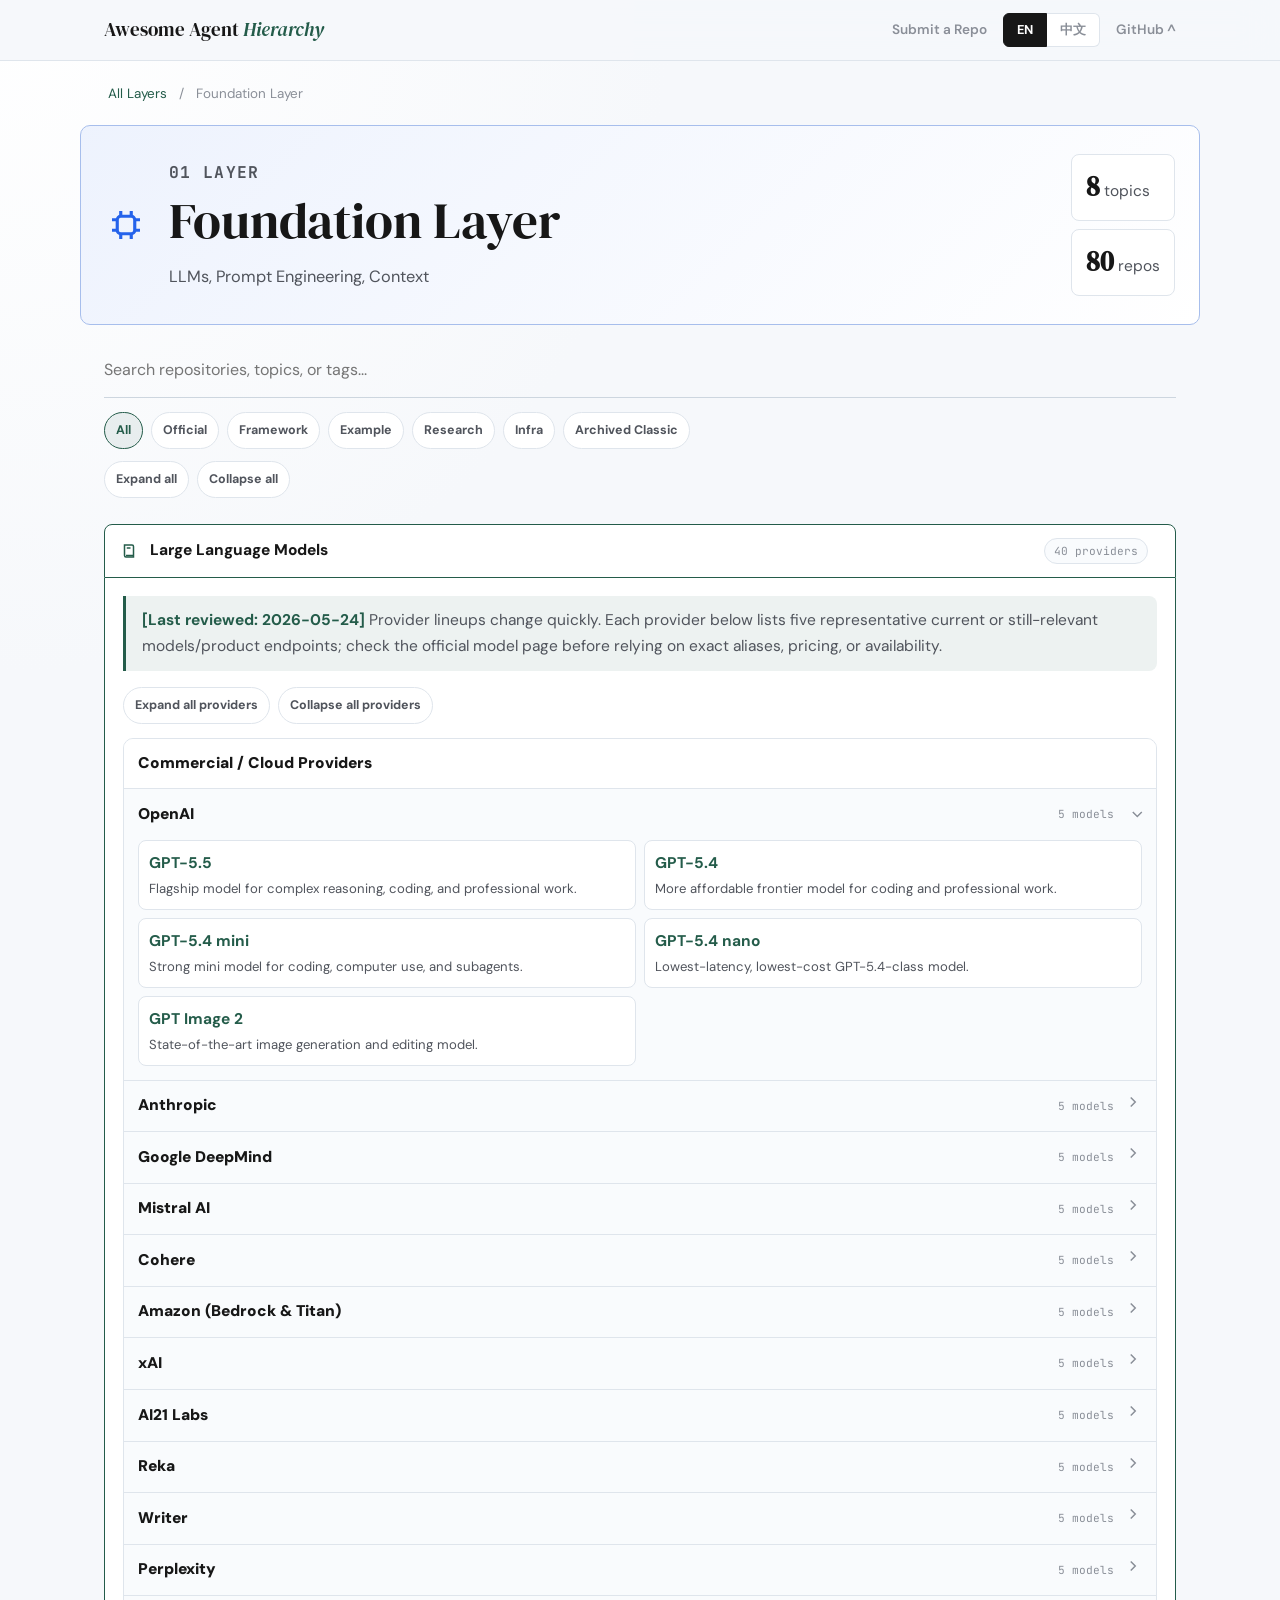
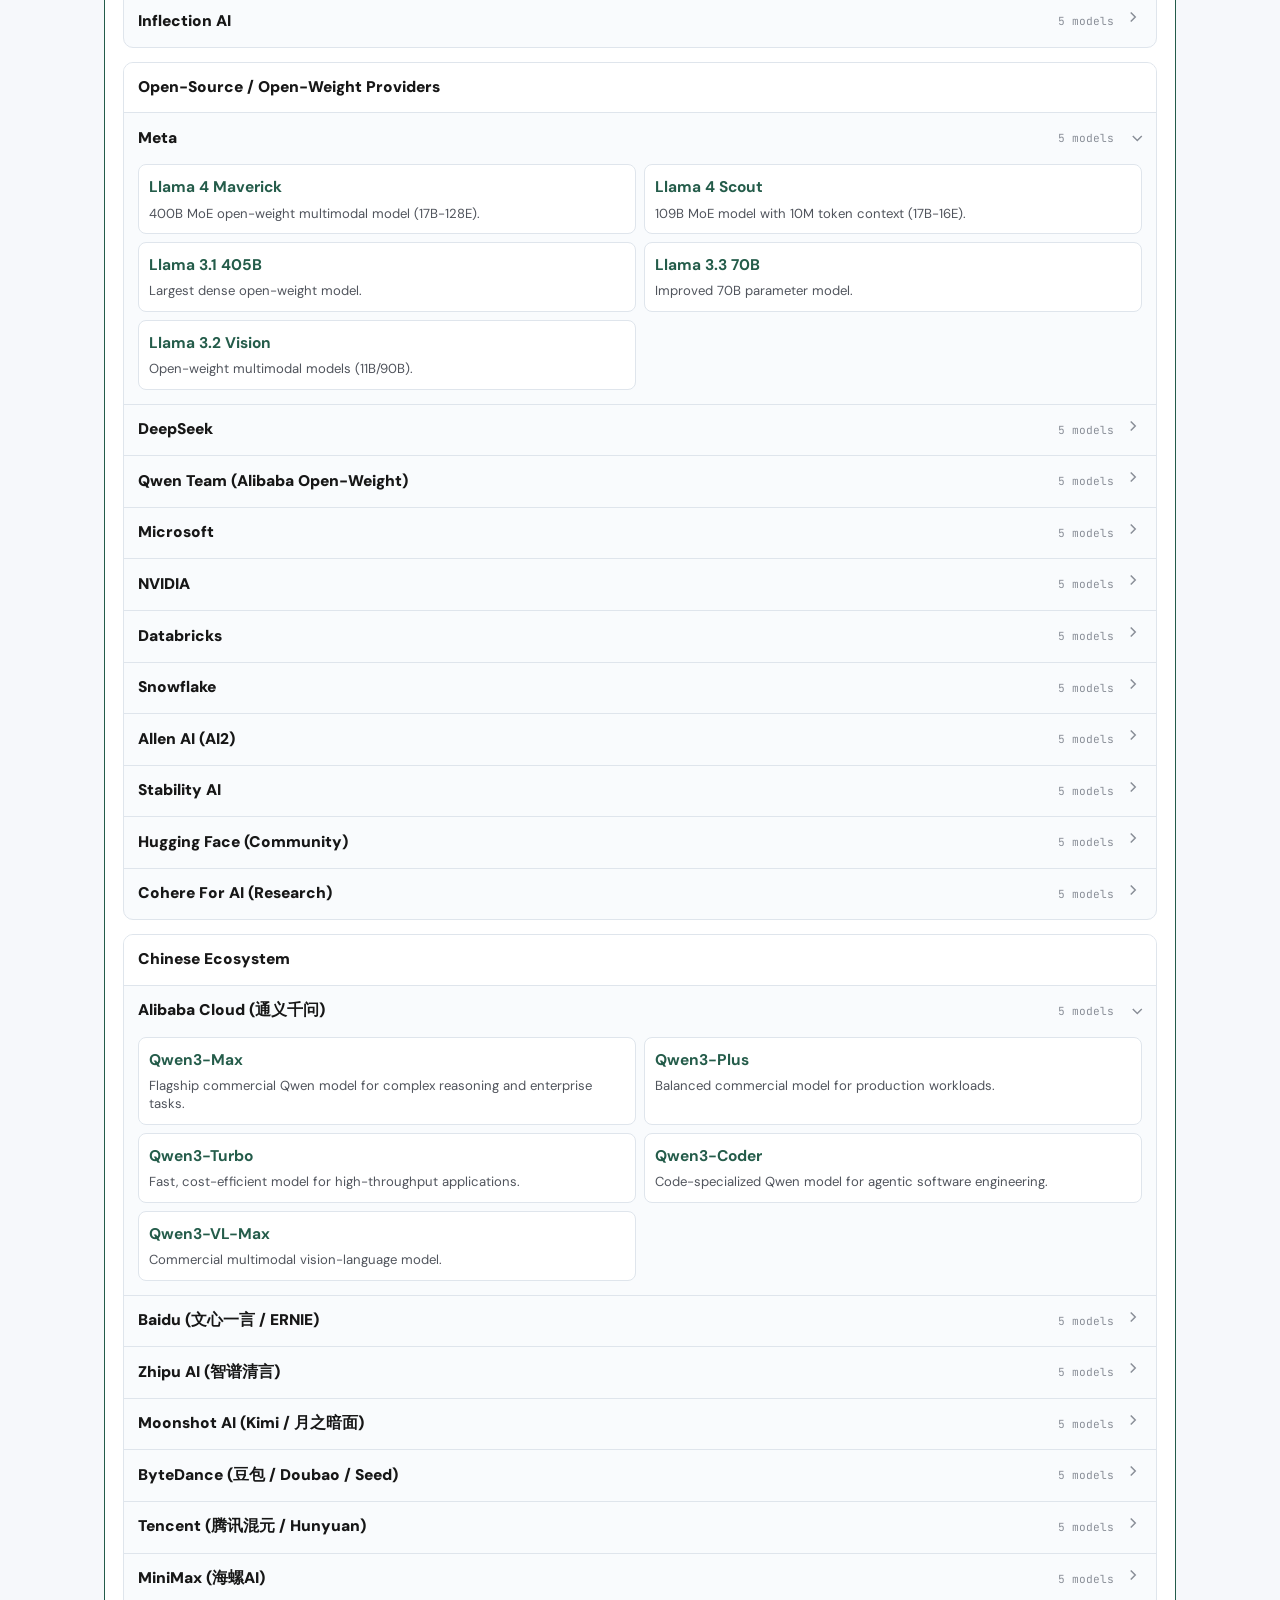
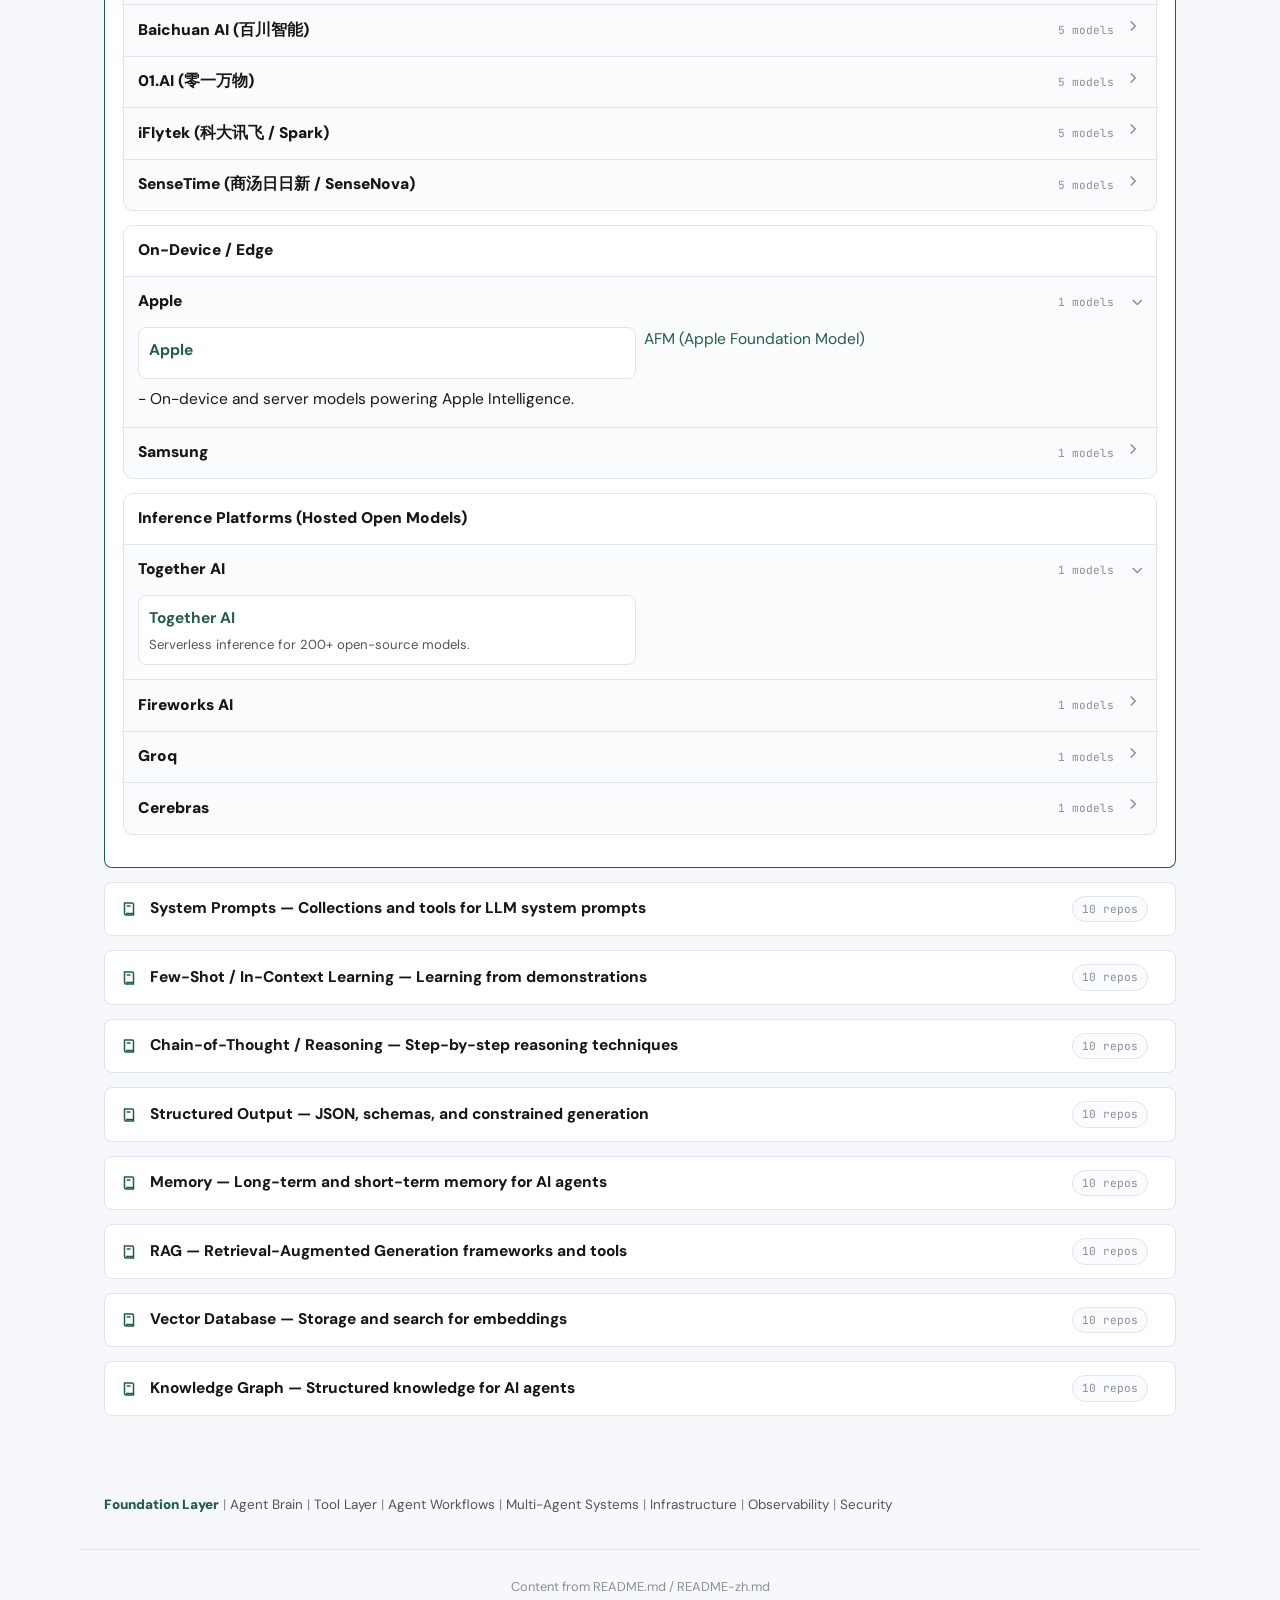
==== commit d90050b1: "Upgrade GitHub Pages ecosystem map" ====
--- a/docs/layer-01.html
+++ b/docs/layer-01.html
@@ -3,7 +3,12 @@
 <head>
 <meta charset="UTF-8">
 <meta name="viewport" content="width=device-width, initial-scale=1.0">
-<title>01. Foundation Layer - Awesome AI Agent Hierarchy</title>
+<title>01. Foundation Layer - Awesome Agent Hierarchy</title>
+<meta name="description" content="Foundation Layer: LLMs, Prompt Engineering, Context">
+<meta property="og:title" content="01. Foundation Layer - Awesome Agent Hierarchy">
+<meta property="og:description" content="Foundation Layer: LLMs, Prompt Engineering, Context">
+<meta property="og:image" content="awesome-agent-hierarchy.png">
+<meta property="og:type" content="website">
 <link rel="stylesheet" href="style.css">
 <link href="https://fonts.googleapis.com/css2?family=DM+Sans:wght@400;500;600;700&family=DM+Serif+Display:ital@0;1&family=JetBrains+Mono:wght@400;500&display=swap" rel="stylesheet">
 </head>
@@ -13,11 +18,12 @@
   <div class="nav-inner">
     <a href="index.html" class="nav-brand">Awesome Agent <i>Hierarchy</i></a>
     <div class="nav-actions">
+      <a href="https://github.com/GoDiao/awsome-agent-hierarchy/blob/main/CONTRIBUTING.md" class="nav-link" target="_blank" rel="noopener">Submit a Repo</a>
       <div class="lang-group">
         <button class="active" onclick="setLang('en')">EN</button>
         <button onclick="setLang('zh')">中文</button>
       </div>
-      <a href="https://github.com/tianX-ai/awsome-agent-hierarchy" class="nav-gh" target="_blank" rel="noopener">GitHub ^</a>
+      <a href="https://github.com/GoDiao/awsome-agent-hierarchy" class="nav-gh" target="_blank" rel="noopener">GitHub ^</a>
     </div>
   </div>
 </nav>
@@ -26,17 +32,1308 @@
   <span>/</span>
   <span class="lang-en">Foundation Layer</span><span class="lang-zh">基础层</span>
 </div>
-<section class="hero">
-  <h1><span class="lang-en">Foundation Layer</span><span class="lang-zh">基础层</span></h1>
-  <p><span class="lang-en">LLMs, Prompt Engineering, Context</span><span class="lang-zh">大语言模型、提示工程、上下文</span></p>
-  <hr class="hero-rule">
+<section class="layer-hero" style="--layer-color:#2563eb">
+  <span class="layer-hero-icon"><svg viewBox="0 0 24 24"><rect x="7" y="7" width="10" height="10" rx="2"/><path d="M4 9h3M4 15h3M17 9h3M17 15h3M9 4v3M15 4v3M9 17v3M15 17v3"/></svg></span>
+  <div>
+    <p class="eyebrow">01 Layer</p>
+    <h1><span class="lang-en">Foundation Layer</span><span class="lang-zh">基础层</span></h1>
+    <p><span class="lang-en">LLMs, Prompt Engineering, Context</span><span class="lang-zh">大语言模型、提示工程、上下文</span></p>
+  </div>
+  <div class="layer-hero-stats">
+    <span><strong>8</strong> topics</span>
+    <span><strong>80</strong> repos</span>
+  </div>
 </section>
 <div class="search-area">
-  <input id="search" type="text" placeholder="Search repositories..." oninput="handleSearch()">
+  <input id="search" type="text" placeholder="Search repositories, topics, or tags..." oninput="handleSearch()">
   <div class="tag-filter"><button class="active" data-tag="all" onclick="setTag('all')">All</button><button data-tag="official" onclick="setTag('official')">Official</button><button data-tag="framework" onclick="setTag('framework')">Framework</button><button data-tag="example" onclick="setTag('example')">Example</button><button data-tag="research" onclick="setTag('research')">Research</button><button data-tag="infra" onclick="setTag('infra')">Infra</button><button data-tag="archived-classic" onclick="setTag('archived-classic')">Archived Classic</button></div>
+  <div class="topic-actions">
+    <button onclick="expandAllTopics()">Expand all</button>
+    <button onclick="collapseAllTopics()">Collapse all</button>
+  </div>
 </div>
 <main class="main-area">
-<div class="lang-en"><blockquote><strong>[Last reviewed: 2026-05-24]</strong> Provider lineups change quickly. Each provider below lists five representative current or still-relevant models/product endpoints; check the official model page before relying on exact aliases, pricing, or availability.</blockquote><div class="prov"><div class="prov-name">Commercial / Cloud Providers</div><ul></ul></div><ul class="rl"><li data-tags=""><strong>OpenAI</strong></li><li data-tags=""><a href="https://platform.openai.com/docs/models" target="_blank" rel="noopener">GPT-5.5</a> - Flagship model for complex reasoning, coding, and professional work.</li><li data-tags=""><a href="https://platform.openai.com/docs/models" target="_blank" rel="noopener">GPT-5.4</a> - More affordable frontier model for coding and professional work.</li><li data-tags=""><a href="https://platform.openai.com/docs/models" target="_blank" rel="noopener">GPT-5.4 mini</a> - Strong mini model for coding, computer use, and subagents.</li><li data-tags=""><a href="https://platform.openai.com/docs/models" target="_blank" rel="noopener">GPT-5.4 nano</a> - Lowest-latency, lowest-cost GPT-5.4-class model.</li><li data-tags=""><a href="https://platform.openai.com/docs/models" target="_blank" rel="noopener">GPT Image 2</a> - State-of-the-art image generation and editing model.</li></ul><ul class="rl"><li data-tags=""><strong>Anthropic</strong></li><li data-tags=""><a href="https://docs.anthropic.com/en/docs/about-claude/models/overview" target="_blank" rel="noopener">Claude Opus 4.7</a> - Most capable generally available Claude model for complex reasoning and agentic coding.</li><li data-tags=""><a href="https://docs.anthropic.com/en/docs/about-claude/models/overview" target="_blank" rel="noopener">Claude Opus 4.6</a> - Previous Opus 4 generation for advanced multi-step work.</li><li data-tags=""><a href="https://docs.anthropic.com/en/docs/about-claude/models/overview" target="_blank" rel="noopener">Claude Sonnet 4.6</a> - Best speed/intelligence balance in the current Claude lineup.</li><li data-tags=""><a href="https://docs.anthropic.com/en/docs/about-claude/models/overview" target="_blank" rel="noopener">Claude Sonnet 4.5</a> - Strong Sonnet generation with extended thinking and broad cloud availability.</li><li data-tags=""><a href="https://docs.anthropic.com/en/docs/about-claude/models/overview" target="_blank" rel="noopener">Claude Haiku 4.5</a> - Fastest current Claude model with near-frontier intelligence.</li></ul><ul class="rl"><li data-tags=""><strong>Google DeepMind</strong></li><li data-tags=""><a href="https://ai.google.dev/gemini-api/docs/models/gemini" target="_blank" rel="noopener">Gemini 3.1 Pro</a> - Advanced intelligence for complex problem-solving, agentic, and coding tasks.</li><li data-tags=""><a href="https://ai.google.dev/gemini-api/docs/models/gemini" target="_blank" rel="noopener">Gemini 3.5 Flash</a> - Stable frontier-performance model for sustained agentic and coding workloads.</li><li data-tags=""><a href="https://ai.google.dev/gemini-api/docs/models/gemini" target="_blank" rel="noopener">Gemini 3 Flash</a> - Frontier-class performance at a lower cost.</li><li data-tags=""><a href="https://ai.google.dev/gemini-api/docs/models/gemini" target="_blank" rel="noopener">Gemini 3.1 Flash-Lite</a> - Efficient Flash-Lite model for latency- and cost-sensitive workloads.</li><li data-tags=""><a href="https://ai.google.dev/gemini-api/docs/models/gemini" target="_blank" rel="noopener">Gemini 3.1 Flash Live</a> - Low-latency Live API model for real-time dialogue and voice-first apps.</li></ul><ul class="rl"><li data-tags=""><strong>Mistral AI</strong></li><li data-tags=""><a href="https://docs.mistral.ai/getting-started/models/" target="_blank" rel="noopener">Mistral Medium 3.5</a> - Frontier-class multimodal model for agentic and coding use cases.</li><li data-tags=""><a href="https://docs.mistral.ai/getting-started/models/" target="_blank" rel="noopener">Mistral Large 3</a> - State-of-the-art open-weight general-purpose multimodal model.</li><li data-tags=""><a href="https://docs.mistral.ai/getting-started/models/" target="_blank" rel="noopener">Mistral Small 4</a> - Efficient hybrid instruct, reasoning, and coding model.</li><li data-tags=""><a href="https://docs.mistral.ai/getting-started/models/" target="_blank" rel="noopener">Magistral Medium 1.2</a> - Frontier multimodal reasoning model.</li><li data-tags=""><a href="https://docs.mistral.ai/getting-started/models/" target="_blank" rel="noopener">Devstral 2</a> - Code-agent model for software engineering tasks.</li></ul><ul class="rl"><li data-tags=""><strong>Cohere</strong></li><li data-tags=""><a href="https://docs.cohere.com/v2/docs/models/" target="_blank" rel="noopener">Command A+</a> - Latest MoE model for high-capability enterprise generation.</li><li data-tags=""><a href="https://docs.cohere.com/v2/docs/models/" target="_blank" rel="noopener">Command A Reasoning</a> - Reasoning model for nuanced problem-solving and agent tasks.</li><li data-tags=""><a href="https://docs.cohere.com/docs/model-vault" target="_blank" rel="noopener">Command A</a> - Strong general model across enterprise domains.</li><li data-tags=""><a href="https://docs.cohere.com/v2/docs/models/" target="_blank" rel="noopener">Embed v4.0</a> - Multimodal embedding model for search and retrieval.</li><li data-tags=""><a href="https://docs.cohere.com/v2/docs/models/" target="_blank" rel="noopener">Rerank v4.0 Pro</a> - High-quality reranking model for retrieval pipelines.</li></ul><ul class="rl"><li data-tags=""><strong>Amazon (Bedrock &amp; Titan)</strong></li><li data-tags=""><a href="https://aws.amazon.com/bedrock/nova/" target="_blank" rel="noopener">Nova Premier</a> - Most capable Amazon Nova model and teacher model for distillation.</li><li data-tags=""><a href="https://aws.amazon.com/bedrock/nova/" target="_blank" rel="noopener">Nova Pro</a> - High-capability multimodal model.</li><li data-tags=""><a href="https://aws.amazon.com/bedrock/nova/" target="_blank" rel="noopener">Nova Lite</a> - Cost-efficient model for high-volume workloads.</li><li data-tags=""><a href="https://aws.amazon.com/bedrock/nova/" target="_blank" rel="noopener">Nova Micro</a> - Lowest-latency text-only model.</li><li data-tags=""><a href="https://aws.amazon.com/bedrock/" target="_blank" rel="noopener">Titan Text Premier</a> - Enterprise-grade text generation.</li></ul><ul class="rl"><li data-tags=""><strong>xAI</strong></li><li data-tags=""><a href="https://docs.x.ai/developers/models" target="_blank" rel="noopener">Grok 4.3</a> - Current flagship text model for agentic tool calling.</li><li data-tags=""><a href="https://docs.x.ai/developers/models" target="_blank" rel="noopener">Grok Build 0.1</a> - Coding-focused endpoint for build workflows.</li><li data-tags=""><a href="https://docs.x.ai/developers/models" target="_blank" rel="noopener">Grok Voice API</a> - Realtime speech-to-text, text-to-speech, and voice-agent capability.</li><li data-tags=""><a href="https://docs.x.ai/developers/models" target="_blank" rel="noopener">Grok Imagine Image API</a> - Image generation and editing endpoint.</li><li data-tags=""><a href="https://docs.x.ai/developers/models" target="_blank" rel="noopener">Grok Imagine Video API</a> - Video generation and editing endpoint.</li></ul><ul class="rl"><li data-tags=""><strong>AI21 Labs</strong></li><li data-tags=""><a href="https://docs.ai21.com/docs/jamba-foundation-models" target="_blank" rel="noopener">Jamba Large 1.7</a> - Most powerful Jamba model for enterprise-scale complex tasks.</li><li data-tags=""><a href="https://docs.ai21.com/docs/jamba-foundation-models" target="_blank" rel="noopener">Jamba Mini 2</a> - 12B-active efficient model for enterprise workflows.</li><li data-tags=""><a href="https://docs.ai21.com/docs/jamba-foundation-models" target="_blank" rel="noopener">Jamba2 Mini</a> - Efficient and steerable model line for core enterprise tasks.</li><li data-tags=""><a href="https://docs.ai21.com/docs/jamba-foundation-models" target="_blank" rel="noopener">Jamba2 3B</a> - Compact model for on-device and agentic systems.</li><li data-tags=""><a href="https://docs.ai21.com/docs/jamba-foundation-models" target="_blank" rel="noopener">AI21 Maestro</a> - Agentic orchestration layer built around AI21 foundation models.</li></ul><ul class="rl"><li data-tags=""><strong>Reka</strong></li><li data-tags=""><a href="https://reka.ai/news/introducing-reka-flash" target="_blank" rel="noopener">Reka Flash 3</a> - Open reasoning-preview model in the Flash family.</li><li data-tags=""><a href="https://reka.ai/" target="_blank" rel="noopener">Reka Core</a> - Largest and most capable multimodal model in the Reka family.</li><li data-tags=""><a href="https://docs.reka.ai/chat/models" target="_blank" rel="noopener">Reka Flash</a> - Fast multimodal production model.</li><li data-tags=""><a href="https://reka.ai/" target="_blank" rel="noopener">Reka Edge</a> - Lightweight multimodal model for edge deployment.</li><li data-tags=""><a href="https://v0.docs.reka.ai/guides/005-listing-models.html" target="_blank" rel="noopener">Reka Core 20240501</a> - Versioned Core API model for stable deployments.</li></ul><ul class="rl"><li data-tags=""><strong>Writer</strong></li><li data-tags=""><a href="https://writer.com/llms/" target="_blank" rel="noopener">Palmyra X5</a> - Advanced long-context model for enterprise agents.</li><li data-tags=""><a href="https://dev.writer.com/home/models" target="_blank" rel="noopener">Palmyra X4</a> - Previous-generation enterprise general model.</li><li data-tags=""><a href="https://dev.writer.com/home/models" target="_blank" rel="noopener">Palmyra X 004</a> - Enterprise model for tool use and knowledge workflows.</li><li data-tags=""><a href="https://dev.writer.com/home/models" target="_blank" rel="noopener">Palmyra Med</a> - Healthcare-specialized model line.</li><li data-tags=""><a href="https://dev.writer.com/home/models" target="_blank" rel="noopener">Palmyra Fin</a> - Finance-specialized model line.</li></ul><ul class="rl"><li data-tags=""><strong>Perplexity</strong></li><li data-tags=""><a href="https://docs.perplexity.ai/getting-started/models" target="_blank" rel="noopener">Sonar</a> - Lightweight grounded search model.</li><li data-tags=""><a href="https://docs.perplexity.ai/getting-started/models" target="_blank" rel="noopener">Sonar Pro</a> - Advanced grounded search model for complex queries.</li><li data-tags=""><a href="https://docs.perplexity.ai/docs/sonar/models/sonar-reasoning-pro" target="_blank" rel="noopener">Sonar Reasoning Pro</a> - Advanced multi-step reasoning model with retrieval.</li><li data-tags=""><a href="https://docs.perplexity.ai/getting-started/models" target="_blank" rel="noopener">Sonar Deep Research</a> - Deep-research-oriented model for longer investigations.</li><li data-tags=""><a href="https://docs.perplexity.ai/getting-started/models" target="_blank" rel="noopener">Sonar API</a> - Programmatic search-answering endpoint family.</li></ul><ul class="rl"><li data-tags=""><strong>Inflection AI</strong></li><li data-tags=""><a href="https://inflection.ai/enterprise" target="_blank" rel="noopener">Inflection 3.0 Enterprise</a> - Enterprise AI system tuned for organization-specific workflows.</li><li data-tags=""><a href="https://inflection.ai/enterprise" target="_blank" rel="noopener">Inflection 3.0</a> - Foundation model behind Inflection&#x27;s enterprise offering.</li><li data-tags=""><a href="https://inflection.ai/" target="_blank" rel="noopener">Pi</a> - Consumer conversational assistant powered by Inflection models.</li><li data-tags=""><a href="https://inflection.ai/" target="_blank" rel="noopener">Inflection-2.5</a> - Previous high-capability model generation for Pi.</li><li data-tags=""><a href="https://inflection.ai/enterprise" target="_blank" rel="noopener">Inflection Enterprise Custom Models</a> - Fine-tuned private deployments for business processes.</li></ul><div class="prov"><div class="prov-name">Open-Source / Open-Weight Providers</div><ul></ul></div><ul class="rl"><li data-tags=""><strong>Meta</strong></li><li data-tags=""><a href="https://llama.meta.com/" target="_blank" rel="noopener">Llama 4 Maverick</a> - 400B MoE open-weight multimodal model (17B-128E).</li><li data-tags=""><a href="https://llama.meta.com/" target="_blank" rel="noopener">Llama 4 Scout</a> - 109B MoE model with 10M token context (17B-16E).</li><li data-tags=""><a href="https://llama.meta.com/" target="_blank" rel="noopener">Llama 3.1 405B</a> - Largest dense open-weight model.</li><li data-tags=""><a href="https://llama.meta.com/" target="_blank" rel="noopener">Llama 3.3 70B</a> - Improved 70B parameter model.</li><li data-tags=""><a href="https://llama.meta.com/" target="_blank" rel="noopener">Llama 3.2 Vision</a> - Open-weight multimodal models (11B/90B).</li></ul><ul class="rl"><li data-tags=""><strong>DeepSeek</strong></li><li data-tags=""><a href="https://github.com/deepseek-ai/DeepSeek-V3" target="_blank" rel="noopener">DeepSeek-V3.2</a> - Agent-oriented MoE model with integrated thinking and tool use.</li><li data-tags=""><a href="https://github.com/deepseek-ai/DeepSeek-V3" target="_blank" rel="noopener">DeepSeek-V3.2-Speciale</a> - Reasoning-specialized V3.2 variant for math and coding.</li><li data-tags=""><a href="https://github.com/deepseek-ai/DeepSeek-R1" target="_blank" rel="noopener">DeepSeek-R1</a> - Open-weight reasoning model that catalyzed the 2025 reasoning-model wave.</li><li data-tags=""><a href="https://github.com/deepseek-ai/DeepSeek-Prover-V2" target="_blank" rel="noopener">DeepSeek-Prover-V2</a> - Theorem proving specialized model.</li><li data-tags=""><a href="https://github.com/deepseek-ai/DeepSeek-VL2" target="_blank" rel="noopener">Janus-Pro</a> - Multimodal understanding and generation model family.</li></ul><ul class="rl"><li data-tags=""><strong>Qwen Team (Alibaba Open-Weight)</strong></li><li data-tags=""><a href="https://github.com/QwenLM/Qwen3" target="_blank" rel="noopener">Qwen3.6-27B</a> - Dense open-weight model with strong agentic coding performance.</li><li data-tags=""><a href="https://github.com/QwenLM/Qwen3-Coder" target="_blank" rel="noopener">Qwen3-Coder-Next</a> - Coding-agent model specialized for software engineering workflows.</li><li data-tags=""><a href="https://github.com/QwenLM/Qwen3-VL" target="_blank" rel="noopener">Qwen3-VL</a> - Vision-language family for long-context multimodal reasoning.</li><li data-tags=""><a href="https://github.com/QwenLM/Qwen3-VL" target="_blank" rel="noopener">Qwen3-VL-Embedding / Reranker</a> - Multimodal retrieval and ranking models.</li><li data-tags=""><a href="https://github.com/QwenLM/Qwen3" target="_blank" rel="noopener">Qwen3-235B-A22B</a> - Large MoE open-weight model for hybrid thinking.</li></ul><ul class="rl"><li data-tags=""><strong>Microsoft</strong></li><li data-tags=""><a href="https://github.com/microsoft/Phi-4-reasoning-vision-15B" target="_blank" rel="noopener">Phi-4-reasoning-vision-15B</a> - Open-weight multimodal reasoning model.</li><li data-tags=""><a href="https://azure.microsoft.com/en-us/products/phi" target="_blank" rel="noopener">Phi-4-reasoning-plus</a> - Stronger Phi-4 reasoning variant for math and logic.</li><li data-tags=""><a href="https://azure.microsoft.com/en-us/products/phi" target="_blank" rel="noopener">Phi-4-reasoning</a> - Compact reasoning model in the Phi-4 family.</li><li data-tags=""><a href="https://azure.microsoft.com/en-us/products/phi" target="_blank" rel="noopener">Phi-4-mini-flash-reasoning</a> - Low-latency hybrid reasoning model.</li><li data-tags=""><a href="https://azure.microsoft.com/en-us/products/phi" target="_blank" rel="noopener">Phi-4-multimodal</a> - Compact multimodal Phi model for speech, vision, and text.</li></ul><ul class="rl"><li data-tags=""><strong>NVIDIA</strong></li><li data-tags=""><a href="https://research.nvidia.com/labs/nemotron/Nemotron-3/" target="_blank" rel="noopener">Nemotron 3 Ultra</a> - Largest Nemotron 3 model for complex agentic reasoning.</li><li data-tags=""><a href="https://research.nvidia.com/labs/nemotron/Nemotron-3-Super/" target="_blank" rel="noopener">Nemotron 3 Super</a> - 120B-parameter open MoE model for multi-agent systems.</li><li data-tags=""><a href="https://research.nvidia.com/labs/nemotron/Nemotron-3/" target="_blank" rel="noopener">Nemotron 3 Nano</a> - Efficient open model for local and edge agent workloads.</li><li data-tags=""><a href="https://build.nvidia.com/" target="_blank" rel="noopener">Nemotron 3 Nano Omni</a> - Compact multimodal Nemotron variant.</li><li data-tags=""><a href="https://build.nvidia.com/" target="_blank" rel="noopener">Llama-3.1-Nemotron-Ultra 253B</a> - Fine-tuned reasoning model from the earlier Nemotron line.</li></ul><ul class="rl"><li data-tags=""><strong>Databricks</strong></li><li data-tags=""><a href="https://www.databricks.com/" target="_blank" rel="noopener">DBRX Instruct</a> - Open-weight 132B MoE instruction-following model.</li><li data-tags=""><a href="https://www.databricks.com/" target="_blank" rel="noopener">DBRX Base</a> - Open-weight foundation MoE model.</li><li data-tags=""><a href="https://www.databricks.com/" target="_blank" rel="noopener">MPT-30B</a> - MosaicML open foundation model lineage acquired by Databricks.</li><li data-tags=""><a href="https://www.databricks.com/" target="_blank" rel="noopener">MPT-7B</a> - Earlier MosaicML open model for efficient fine-tuning.</li><li data-tags=""><a href="https://www.databricks.com/" target="_blank" rel="noopener">Dolly v2</a> - Instruction-following model that helped popularize open commercial-use instruction data.</li></ul><ul class="rl"><li data-tags=""><strong>Snowflake</strong></li><li data-tags=""><a href="https://docs.snowflake.com/" target="_blank" rel="noopener">Arctic</a> - Open-weight 480B MoE for enterprise tasks.</li><li data-tags=""><a href="https://docs.snowflake.com/" target="_blank" rel="noopener">Arctic Embed Large</a> - High-accuracy open text embedding model.</li><li data-tags=""><a href="https://docs.snowflake.com/" target="_blank" rel="noopener">Arctic Embed Medium</a> - Balanced embedding model for retrieval systems.</li><li data-tags=""><a href="https://docs.snowflake.com/" target="_blank" rel="noopener">Arctic Embed Small</a> - Compact embedding model for cost-sensitive search.</li><li data-tags=""><a href="https://docs.snowflake.com/" target="_blank" rel="noopener">Arctic Extract</a> - Document extraction model for structured business data.</li></ul><ul class="rl"><li data-tags=""><strong>Allen AI (AI2)</strong></li><li data-tags=""><a href="https://allenai.org/" target="_blank" rel="noopener">OLMo 3 Think 32B</a> - Fully open thinking model with open training artifacts.</li><li data-tags=""><a href="https://allenai.org/" target="_blank" rel="noopener">OLMo 2 32B</a> - Fully open foundation model with data, code, and checkpoints.</li><li data-tags=""><a href="https://allenai.org/" target="_blank" rel="noopener">Tulu 3</a> - Open post-training and instruction-following model family.</li><li data-tags=""><a href="https://allenai.org/" target="_blank" rel="noopener">OLMoE</a> - Open mixture-of-experts language model.</li><li data-tags=""><a href="https://allenai.org/" target="_blank" rel="noopener">Molmo</a> - Open multimodal model family for vision-language tasks.</li></ul><ul class="rl"><li data-tags=""><strong>Stability AI</strong></li><li data-tags=""><a href="https://stability.ai/core-models" target="_blank" rel="noopener">Stable LM 2 12B</a> - Open-weight language model.</li><li data-tags=""><a href="https://stability.ai/core-models" target="_blank" rel="noopener">Stable LM 2 1.6B</a> - Compact multilingual language model.</li><li data-tags=""><a href="https://stability.ai/core-models" target="_blank" rel="noopener">Stable Code 3B</a> - Compact code foundation model.</li><li data-tags=""><a href="https://stability.ai/core-models" target="_blank" rel="noopener">Stable Code Instruct 3B</a> - Instruction-tuned code model.</li><li data-tags=""><a href="https://stability.ai/research/stable-audio-3" target="_blank" rel="noopener">Stable Audio 3</a> - Current open audio model family for generative media workflows.</li></ul><ul class="rl"><li data-tags=""><strong>Hugging Face (Community)</strong></li><li data-tags=""><a href="https://huggingface.co/HuggingFaceTB" target="_blank" rel="noopener">SmolLM3</a> - Compact open language model family for efficient deployment.</li><li data-tags=""><a href="https://huggingface.co/HuggingFaceTB" target="_blank" rel="noopener">SmolVLM</a> - Compact vision-language model family.</li><li data-tags=""><a href="https://huggingface.co/HuggingFaceH4" target="_blank" rel="noopener">Zephyr</a> - Fine-tuned open chat model lineage.</li><li data-tags=""><a href="https://huggingface.co/HuggingFaceM4" target="_blank" rel="noopener">Idefics</a> - Open multimodal model family from Hugging Face.</li><li data-tags=""><a href="https://huggingface.co/bigcode" target="_blank" rel="noopener">StarCoder2</a> - Open code model family from the BigCode community.</li></ul><ul class="rl"><li data-tags=""><strong>Cohere For AI (Research)</strong></li><li data-tags=""><a href="https://cohere.com/research" target="_blank" rel="noopener">Command A+</a> - Open enterprise model with multimodal reasoning and agentic capabilities.</li><li data-tags=""><a href="https://cohere.com/research" target="_blank" rel="noopener">Command A</a> - Enterprise-ready open model for generation and tool use.</li><li data-tags=""><a href="https://cohere.com/research" target="_blank" rel="noopener">Command R7B</a> - Compact open model optimized for retrieval-augmented generation.</li><li data-tags=""><a href="https://cohere.com/research" target="_blank" rel="noopener">Aya Expanse</a> - Multilingual open model family.</li><li data-tags=""><a href="https://cohere.com/research" target="_blank" rel="noopener">Aya 23</a> - Open-weight multilingual model family covering 23 languages.</li></ul><div class="prov"><div class="prov-name">Chinese Ecosystem</div><ul></ul></div><ul class="rl"><li data-tags=""><strong>Alibaba Cloud (通义千问)</strong></li><li data-tags=""><a href="https://tongyi.aliyun.com/" target="_blank" rel="noopener">Qwen3-Max</a> - Flagship commercial Qwen model for complex reasoning and enterprise tasks.</li><li data-tags=""><a href="https://tongyi.aliyun.com/" target="_blank" rel="noopener">Qwen3-Plus</a> - Balanced commercial model for production workloads.</li><li data-tags=""><a href="https://tongyi.aliyun.com/" target="_blank" rel="noopener">Qwen3-Turbo</a> - Fast, cost-efficient model for high-throughput applications.</li><li data-tags=""><a href="https://github.com/QwenLM/Qwen3-Coder" target="_blank" rel="noopener">Qwen3-Coder</a> - Code-specialized Qwen model for agentic software engineering.</li><li data-tags=""><a href="https://github.com/QwenLM/Qwen3-VL" target="_blank" rel="noopener">Qwen3-VL-Max</a> - Commercial multimodal vision-language model.</li></ul><ul class="rl"><li data-tags=""><strong>Baidu (文心一言 / ERNIE)</strong></li><li data-tags=""><a href="https://yiyan.baidu.com/" target="_blank" rel="noopener">ERNIE 5.0</a> - Latest flagship ERNIE generation for multimodal reasoning.</li><li data-tags=""><a href="https://yiyan.baidu.com/" target="_blank" rel="noopener">ERNIE X1</a> - Deep-thinking reasoning model.</li><li data-tags=""><a href="https://yiyan.baidu.com/" target="_blank" rel="noopener">ERNIE 4.5</a> - Strong multimodal foundation model for enterprise use.</li><li data-tags=""><a href="https://yiyan.baidu.com/" target="_blank" rel="noopener">ERNIE Speed</a> - Fast inference model for high-volume tasks.</li><li data-tags=""><a href="https://yiyan.baidu.com/" target="_blank" rel="noopener">ERNIE Lite</a> - Lightweight model for cost-sensitive production.</li></ul><ul class="rl"><li data-tags=""><strong>Zhipu AI (智谱清言)</strong></li><li data-tags=""><a href="https://bigmodel.cn/" target="_blank" rel="noopener">GLM-4.6</a> - Current flagship general-purpose model.</li><li data-tags=""><a href="https://bigmodel.cn/" target="_blank" rel="noopener">GLM-4.5V</a> - Vision-language model for multimodal understanding.</li><li data-tags=""><a href="https://bigmodel.cn/" target="_blank" rel="noopener">GLM-Z1</a> - Reasoning-focused GLM model family.</li><li data-tags=""><a href="https://bigmodel.cn/" target="_blank" rel="noopener">GLM-4-Flash</a> - Fast, low-cost inference model.</li><li data-tags=""><a href="https://bigmodel.cn/" target="_blank" rel="noopener">CogVideoX</a> - Open video generation model.</li></ul><ul class="rl"><li data-tags=""><strong>Moonshot AI (Kimi / 月之暗面)</strong></li><li data-tags=""><a href="https://kimi.moonshot.cn/" target="_blank" rel="noopener">Kimi K2 Thinking</a> - Long-horizon reasoning model for complex agentic work.</li><li data-tags=""><a href="https://kimi.moonshot.cn/" target="_blank" rel="noopener">Kimi K2</a> - Flagship MoE model with strong tool-use and long-context capability.</li><li data-tags=""><a href="https://kimi.moonshot.cn/" target="_blank" rel="noopener">Kimi Linear</a> - Efficient long-context model architecture from Moonshot AI.</li><li data-tags=""><a href="https://platform.moonshot.cn/" target="_blank" rel="noopener">moonshot-v1-128k</a> - Long-context API model for document-heavy tasks.</li><li data-tags=""><a href="https://platform.moonshot.cn/" target="_blank" rel="noopener">moonshot-v1-32k</a> - Balanced long-context API model.</li></ul><ul class="rl"><li data-tags=""><strong>ByteDance (豆包 / Doubao / Seed)</strong></li><li data-tags=""><a href="https://github.com/ByteDance-Seed" target="_blank" rel="noopener">Seed1.6</a> - Latest Seed foundation model line from ByteDance.</li><li data-tags=""><a href="https://github.com/ByteDance-Seed/Seed1.5-VL" target="_blank" rel="noopener">Seed1.5-VL</a> - Flagship vision-language MoE model.</li><li data-tags=""><a href="https://github.com/ByteDance-Seed" target="_blank" rel="noopener">Seed-Coder</a> - Coding-specialized model family.</li><li data-tags=""><a href="https://team.doubao.com/" target="_blank" rel="noopener">Doubao-Pro</a> - Flagship commercial model.</li><li data-tags=""><a href="https://team.doubao.com/" target="_blank" rel="noopener">Doubao-Lite</a> - Lightweight fast commercial model.</li></ul><ul class="rl"><li data-tags=""><strong>Tencent (腾讯混元 / Hunyuan)</strong></li><li data-tags=""><a href="https://github.com/Tencent/Hunyuan-TurboS" target="_blank" rel="noopener">Hunyuan TurboS</a> - Flagship fast-thinking MoE model, Hybrid-Mamba-Transformer architecture.</li><li data-tags=""><a href="https://github.com/Tencent/llm.hunyuan.T1" target="_blank" rel="noopener">Hunyuan T1</a> - RL-driven reasoning model.</li><li data-tags=""><a href="https://hunyuan.tencent.com/" target="_blank" rel="noopener">Hunyuan-Large</a> - Open-weight 389B MoE model.</li><li data-tags=""><a href="https://hunyuan.tencent.com/" target="_blank" rel="noopener">Hunyuan-Pro</a> - Commercial API flagship.</li><li data-tags=""><a href="https://hunyuan.tencent.com/" target="_blank" rel="noopener">Hunyuan-Video</a> - Open video generation model.</li></ul><ul class="rl"><li data-tags=""><strong>MiniMax (海螺AI)</strong></li><li data-tags=""><a href="https://www.minimaxi.com/" target="_blank" rel="noopener">MiniMax-M2</a> - Open-weight agentic model for coding and tool use.</li><li data-tags=""><a href="https://www.minimaxi.com/" target="_blank" rel="noopener">MiniMax-Text-01</a> - Open-weight 456B MoE long-context text model.</li><li data-tags=""><a href="https://www.minimaxi.com/" target="_blank" rel="noopener">MiniMax-VL-01</a> - Vision-language model.</li><li data-tags=""><a href="https://www.minimaxi.com/" target="_blank" rel="noopener">Video-01</a> - Video generation model.</li><li data-tags=""><a href="https://www.minimaxi.com/" target="_blank" rel="noopener">Speech-01</a> - Text-to-speech model.</li></ul><ul class="rl"><li data-tags=""><strong>Baichuan AI (百川智能)</strong></li><li data-tags=""><a href="https://www.baichuan-ai.com/" target="_blank" rel="noopener">Baichuan-M3</a> - Medical-specialized model from Baichuan.</li><li data-tags=""><a href="https://www.baichuan-ai.com/" target="_blank" rel="noopener">Baichuan 4</a> - Flagship general model with reasoning and coding capability.</li><li data-tags=""><a href="https://www.baichuan-ai.com/" target="_blank" rel="noopener">Baichuan 3</a> - Previous-generation general-purpose model.</li><li data-tags=""><a href="https://www.baichuan-ai.com/" target="_blank" rel="noopener">Baichuan 2 13B</a> - Open-weight bilingual model.</li><li data-tags=""><a href="https://www.baichuan-ai.com/" target="_blank" rel="noopener">Baichuan 2 7B</a> - Smaller open-weight bilingual model.</li></ul><ul class="rl"><li data-tags=""><strong>01.AI (零一万物)</strong></li><li data-tags=""><a href="https://www.01.ai/" target="_blank" rel="noopener">Yi-Lightning</a> - Ultra-fast, cost-efficient commercial model.</li><li data-tags=""><a href="https://www.01.ai/" target="_blank" rel="noopener">Yi-Large</a> - Flagship general-purpose model line.</li><li data-tags=""><a href="https://www.01.ai/" target="_blank" rel="noopener">Yi-Vision</a> - Multimodal vision-language model.</li><li data-tags=""><a href="https://www.01.ai/" target="_blank" rel="noopener">Yi-34B</a> - Open-weight bilingual model.</li><li data-tags=""><a href="https://www.01.ai/" target="_blank" rel="noopener">Yi-9B</a> - Smaller open-weight bilingual model.</li></ul><ul class="rl"><li data-tags=""><strong>iFlytek (科大讯飞 / Spark)</strong></li><li data-tags=""><a href="https://xinghuo.xfyun.cn/" target="_blank" rel="noopener">Spark X1</a> - Deep reasoning model in the Spark family.</li><li data-tags=""><a href="https://xinghuo.xfyun.cn/" target="_blank" rel="noopener">Spark 4.0 Ultra</a> - Flagship general model with strong Chinese capabilities.</li><li data-tags=""><a href="https://xinghuo.xfyun.cn/" target="_blank" rel="noopener">Spark Max</a> - High-capability production model.</li><li data-tags=""><a href="https://xinghuo.xfyun.cn/" target="_blank" rel="noopener">Spark Pro</a> - Balanced enterprise model.</li><li data-tags=""><a href="https://xinghuo.xfyun.cn/" target="_blank" rel="noopener">Spark Lite</a> - Lightweight model for cost-sensitive workloads.</li></ul><ul class="rl"><li data-tags=""><strong>SenseTime (商汤日日新 / SenseNova)</strong></li><li data-tags=""><a href="https://sensenova.sensetime.com/" target="_blank" rel="noopener">SenseNova 6.0</a> - Latest multimodal model generation from SenseTime.</li><li data-tags=""><a href="https://sensenova.sensetime.com/" target="_blank" rel="noopener">SenseNova 5.5</a> - Flagship multimodal model.</li><li data-tags=""><a href="https://sensenova.sensetime.com/" target="_blank" rel="noopener">SenseChat</a> - Conversational model for enterprise assistants.</li><li data-tags=""><a href="https://sensenova.sensetime.com/" target="_blank" rel="noopener">SenseMirage</a> - Image generation model family.</li><li data-tags=""><a href="https://sensenova.sensetime.com/" target="_blank" rel="noopener">SenseTime Vimi</a> - Video and digital-human generation model family.</li></ul><div class="prov"><div class="prov-name">On-Device / Edge</div><ul></ul></div><ul class="rl"><li data-tags=""><strong>Apple</strong> - <a href="https://machinelearning.apple.com/" target="_blank" rel="noopener">AFM (Apple Foundation Model)</a> - On-device and server models powering Apple Intelligence.</li><li data-tags=""><strong>Samsung</strong> - <a href="https://research.samsung.com/" target="_blank" rel="noopener">Samsung Gauss</a> - On-device and server LLMs for Galaxy ecosystem.</li></ul><div class="prov"><div class="prov-name">Inference Platforms (Hosted Open Models)</div><ul></ul></div><ul class="rl"><li data-tags=""><a href="https://together.ai/" target="_blank" rel="noopener">Together AI</a> - Serverless inference for 200+ open-source models.</li><li data-tags=""><a href="https://fireworks.ai/" target="_blank" rel="noopener">Fireworks AI</a> - Fast, cost-effective serving for open LLMs.</li><li data-tags=""><a href="https://groq.com/" target="_blank" rel="noopener">Groq</a> - LPU-based ultra-fast inference for open models.</li><li data-tags=""><a href="https://cerebras.ai/" target="_blank" rel="noopener">Cerebras</a> - Wafer-scale inference for open models.</li></ul></div><div class="lang-zh"><blockquote><strong>[最近复核：2026-05-24]</strong> 各家模型阵容变化很快。下面每个 provider 选 5 个当前或仍具代表性的模型/产品端点；实际使用前请以官方模型页的别名、价格和可用区域为准。</blockquote><div class="prov"><div class="prov-name">商业 / 云端提供商</div><ul></ul></div><ul class="rl"><li data-tags=""><strong>OpenAI</strong></li><li data-tags=""><a href="https://platform.openai.com/docs/models" target="_blank" rel="noopener">GPT-5.5</a> - 面向复杂推理、编码和专业工作的旗舰模型。</li><li data-tags=""><a href="https://platform.openai.com/docs/models" target="_blank" rel="noopener">GPT-5.4</a> - 更经济的前沿模型，适合编码和专业工作。</li><li data-tags=""><a href="https://platform.openai.com/docs/models" target="_blank" rel="noopener">GPT-5.4 mini</a> - 面向编码、计算机使用和子智能体的高能力 mini 模型。</li><li data-tags=""><a href="https://platform.openai.com/docs/models" target="_blank" rel="noopener">GPT-5.4 nano</a> - GPT-5.4 级别中最低延迟、最低成本的模型。</li><li data-tags=""><a href="https://platform.openai.com/docs/models" target="_blank" rel="noopener">GPT Image 2</a> - 先进图像生成和编辑模型。</li></ul><ul class="rl"><li data-tags=""><strong>Anthropic</strong></li><li data-tags=""><a href="https://docs.anthropic.com/en/docs/about-claude/models/overview" target="_blank" rel="noopener">Claude Opus 4.7</a> - 当前 Claude 中能力最强的通用模型，适合复杂推理和智能体编码。</li><li data-tags=""><a href="https://docs.anthropic.com/en/docs/about-claude/models/overview" target="_blank" rel="noopener">Claude Opus 4.6</a> - 上一代 Opus 4，高阶多步骤任务仍有代表性。</li><li data-tags=""><a href="https://docs.anthropic.com/en/docs/about-claude/models/overview" target="_blank" rel="noopener">Claude Sonnet 4.6</a> - 当前 Claude 阵容中速度和智能的最佳平衡。</li><li data-tags=""><a href="https://docs.anthropic.com/en/docs/about-claude/models/overview" target="_blank" rel="noopener">Claude Sonnet 4.5</a> - 支持扩展思考且云端可用性广的强 Sonnet 版本。</li><li data-tags=""><a href="https://docs.anthropic.com/en/docs/about-claude/models/overview" target="_blank" rel="noopener">Claude Haiku 4.5</a> - 当前最快的 Claude 模型，具备接近前沿的智能。</li></ul><ul class="rl"><li data-tags=""><strong>Google DeepMind</strong></li><li data-tags=""><a href="https://ai.google.dev/gemini-api/docs/models/gemini" target="_blank" rel="noopener">Gemini 3.1 Pro</a> - 面向复杂问题求解、智能体和编码任务的高级智能模型。</li><li data-tags=""><a href="https://ai.google.dev/gemini-api/docs/models/gemini" target="_blank" rel="noopener">Gemini 3.5 Flash</a> - 面向持续智能体和编码负载的稳定前沿性能模型。</li><li data-tags=""><a href="https://ai.google.dev/gemini-api/docs/models/gemini" target="_blank" rel="noopener">Gemini 3 Flash</a> - 以更低成本提供前沿级性能的 Flash 模型。</li><li data-tags=""><a href="https://ai.google.dev/gemini-api/docs/models/gemini" target="_blank" rel="noopener">Gemini 3.1 Flash-Lite</a> - 面向低延迟、低成本场景的高效 Flash-Lite 模型。</li><li data-tags=""><a href="https://ai.google.dev/gemini-api/docs/models/gemini" target="_blank" rel="noopener">Gemini 3.1 Flash Live</a> - 面向实时对话和语音优先应用的低延迟 Live API 模型。</li></ul><ul class="rl"><li data-tags=""><strong>Mistral AI</strong></li><li data-tags=""><a href="https://docs.mistral.ai/getting-started/models/" target="_blank" rel="noopener">Mistral Medium 3.5</a> - 面向智能体和编码场景的前沿多模态模型。</li><li data-tags=""><a href="https://docs.mistral.ai/getting-started/models/" target="_blank" rel="noopener">Mistral Large 3</a> - 先进开放权重通用多模态模型。</li><li data-tags=""><a href="https://docs.mistral.ai/getting-started/models/" target="_blank" rel="noopener">Mistral Small 4</a> - 高效的指令、推理和编码混合模型。</li><li data-tags=""><a href="https://docs.mistral.ai/getting-started/models/" target="_blank" rel="noopener">Magistral Medium 1.2</a> - 前沿多模态推理模型。</li><li data-tags=""><a href="https://docs.mistral.ai/getting-started/models/" target="_blank" rel="noopener">Devstral 2</a> - 面向软件工程任务的代码智能体模型。</li></ul><ul class="rl"><li data-tags=""><strong>Cohere</strong></li><li data-tags=""><a href="https://docs.cohere.com/v2/docs/models/" target="_blank" rel="noopener">Command A+</a> - 面向高能力企业生成任务的最新 MoE 模型。</li><li data-tags=""><a href="https://docs.cohere.com/v2/docs/models/" target="_blank" rel="noopener">Command A Reasoning</a> - 面向复杂问题求解和智能体任务的推理模型。</li><li data-tags=""><a href="https://docs.cohere.com/docs/model-vault" target="_blank" rel="noopener">Command A</a> - 覆盖企业场景的强通用模型。</li><li data-tags=""><a href="https://docs.cohere.com/v2/docs/models/" target="_blank" rel="noopener">Embed v4.0</a> - 面向搜索和检索的多模态嵌入模型。</li><li data-tags=""><a href="https://docs.cohere.com/v2/docs/models/" target="_blank" rel="noopener">Rerank v4.0 Pro</a> - 面向检索管线的高质量重排模型。</li></ul><ul class="rl"><li data-tags=""><strong>Amazon（Bedrock &amp; Titan）</strong></li><li data-tags=""><a href="https://aws.amazon.com/bedrock/nova/" target="_blank" rel="noopener">Nova Premier</a> - Amazon Nova 中能力最强的模型，也可作为蒸馏教师模型。</li><li data-tags=""><a href="https://aws.amazon.com/bedrock/nova/" target="_blank" rel="noopener">Nova Pro</a> - 高能力多模态模型。</li><li data-tags=""><a href="https://aws.amazon.com/bedrock/nova/" target="_blank" rel="noopener">Nova Lite</a> - 高吞吐量场景的高性价比模型。</li><li data-tags=""><a href="https://aws.amazon.com/bedrock/nova/" target="_blank" rel="noopener">Nova Micro</a> - 最低延迟的纯文本模型。</li><li data-tags=""><a href="https://aws.amazon.com/bedrock/" target="_blank" rel="noopener">Titan Text Premier</a> - 企业级文本生成模型。</li></ul><ul class="rl"><li data-tags=""><strong>xAI</strong></li><li data-tags=""><a href="https://docs.x.ai/developers/models" target="_blank" rel="noopener">Grok 4.3</a> - 当前旗舰文本模型，适合智能体工具调用。</li><li data-tags=""><a href="https://docs.x.ai/developers/models" target="_blank" rel="noopener">Grok Build 0.1</a> - 面向构建工作流的代码端点。</li><li data-tags=""><a href="https://docs.x.ai/developers/models" target="_blank" rel="noopener">Grok Voice API</a> - 实时语音识别、语音合成和语音智能体能力。</li><li data-tags=""><a href="https://docs.x.ai/developers/models" target="_blank" rel="noopener">Grok Imagine Image API</a> - 图像生成和编辑端点。</li><li data-tags=""><a href="https://docs.x.ai/developers/models" target="_blank" rel="noopener">Grok Imagine Video API</a> - 视频生成和编辑端点。</li></ul><ul class="rl"><li data-tags=""><strong>AI21 Labs</strong></li><li data-tags=""><a href="https://docs.ai21.com/docs/jamba-foundation-models" target="_blank" rel="noopener">Jamba Large 1.7</a> - 面向企业复杂任务的最强 Jamba 模型。</li><li data-tags=""><a href="https://docs.ai21.com/docs/jamba-foundation-models" target="_blank" rel="noopener">Jamba Mini 2</a> - 12B 激活参数的高效企业工作流模型。</li><li data-tags=""><a href="https://docs.ai21.com/docs/jamba-foundation-models" target="_blank" rel="noopener">Jamba2 Mini</a> - 高效、可控的核心企业任务模型线。</li><li data-tags=""><a href="https://docs.ai21.com/docs/jamba-foundation-models" target="_blank" rel="noopener">Jamba2 3B</a> - 面向端侧和智能体系统的紧凑模型。</li><li data-tags=""><a href="https://docs.ai21.com/docs/jamba-foundation-models" target="_blank" rel="noopener">AI21 Maestro</a> - 围绕 AI21 基座模型构建的智能体编排层。</li></ul><ul class="rl"><li data-tags=""><strong>Reka</strong></li><li data-tags=""><a href="https://reka.ai/news/introducing-reka-flash" target="_blank" rel="noopener">Reka Flash 3</a> - Flash 系列中的开放推理预览模型。</li><li data-tags=""><a href="https://reka.ai/" target="_blank" rel="noopener">Reka Core</a> - Reka 系列中最大、能力最强的多模态模型。</li><li data-tags=""><a href="https://docs.reka.ai/chat/models" target="_blank" rel="noopener">Reka Flash</a> - 快速多模态生产模型。</li><li data-tags=""><a href="https://reka.ai/" target="_blank" rel="noopener">Reka Edge</a> - 面向边缘部署的轻量多模态模型。</li><li data-tags=""><a href="https://v0.docs.reka.ai/guides/005-listing-models.html" target="_blank" rel="noopener">Reka Core 20240501</a> - 适合稳定部署的版本化 Core API 模型。</li></ul><ul class="rl"><li data-tags=""><strong>Writer</strong></li><li data-tags=""><a href="https://writer.com/llms/" target="_blank" rel="noopener">Palmyra X5</a> - 面向企业智能体的高级长上下文模型。</li><li data-tags=""><a href="https://dev.writer.com/home/models" target="_blank" rel="noopener">Palmyra X4</a> - 上一代企业通用模型。</li><li data-tags=""><a href="https://dev.writer.com/home/models" target="_blank" rel="noopener">Palmyra X 004</a> - 面向工具调用和知识工作流的企业模型。</li><li data-tags=""><a href="https://dev.writer.com/home/models" target="_blank" rel="noopener">Palmyra Med</a> - 医疗领域专用模型线。</li><li data-tags=""><a href="https://dev.writer.com/home/models" target="_blank" rel="noopener">Palmyra Fin</a> - 金融领域专用模型线。</li></ul><ul class="rl"><li data-tags=""><strong>Perplexity</strong></li><li data-tags=""><a href="https://docs.perplexity.ai/getting-started/models" target="_blank" rel="noopener">Sonar</a> - 轻量级、有引用依据的搜索模型。</li><li data-tags=""><a href="https://docs.perplexity.ai/getting-started/models" target="_blank" rel="noopener">Sonar Pro</a> - 面向复杂问题的高级搜索增强模型。</li><li data-tags=""><a href="https://docs.perplexity.ai/docs/sonar/models/sonar-reasoning-pro" target="_blank" rel="noopener">Sonar Reasoning Pro</a> - 结合检索的高级多步推理模型。</li><li data-tags=""><a href="https://docs.perplexity.ai/getting-started/models" target="_blank" rel="noopener">Sonar Deep Research</a> - 面向长研究任务的深度研究模型。</li><li data-tags=""><a href="https://docs.perplexity.ai/getting-started/models" target="_blank" rel="noopener">Sonar API</a> - 程序化搜索问答端点系列。</li></ul><ul class="rl"><li data-tags=""><strong>Inflection AI</strong></li><li data-tags=""><a href="https://inflection.ai/enterprise" target="_blank" rel="noopener">Inflection 3.0 Enterprise</a> - 面向组织工作流调优的企业 AI 系统。</li><li data-tags=""><a href="https://inflection.ai/enterprise" target="_blank" rel="noopener">Inflection 3.0</a> - Inflection 企业产品背后的基座模型。</li><li data-tags=""><a href="https://inflection.ai/" target="_blank" rel="noopener">Pi</a> - 由 Inflection 模型驱动的消费级对话助手。</li><li data-tags=""><a href="https://inflection.ai/" target="_blank" rel="noopener">Inflection-2.5</a> - 驱动 Pi 的上一代高能力模型。</li><li data-tags=""><a href="https://inflection.ai/enterprise" target="_blank" rel="noopener">Inflection Enterprise Custom Models</a> - 面向业务流程的私有微调部署。</li></ul><div class="prov"><div class="prov-name">开源 / 开放权重提供商</div><ul></ul></div><ul class="rl"><li data-tags=""><strong>Meta</strong></li><li data-tags=""><a href="https://llama.meta.com/" target="_blank" rel="noopener">Llama 4 Maverick</a> - 400B MoE 开源多模态模型（17B-128E）。</li><li data-tags=""><a href="https://llama.meta.com/" target="_blank" rel="noopener">Llama 4 Scout</a> - 109B MoE 模型，1000万 token 上下文（17B-16E）。</li><li data-tags=""><a href="https://llama.meta.com/" target="_blank" rel="noopener">Llama 3.1 405B</a> - 最大稠密开源模型。</li><li data-tags=""><a href="https://llama.meta.com/" target="_blank" rel="noopener">Llama 3.3 70B</a> - 改进的 70B 参数模型。</li><li data-tags=""><a href="https://llama.meta.com/" target="_blank" rel="noopener">Llama 3.2 Vision</a> - 开源多模态模型（11B/90B）。</li></ul><ul class="rl"><li data-tags=""><strong>DeepSeek</strong></li><li data-tags=""><a href="https://github.com/deepseek-ai/DeepSeek-V3" target="_blank" rel="noopener">DeepSeek-V3.2</a> - 面向智能体的 MoE 模型，整合思考与工具使用。</li><li data-tags=""><a href="https://github.com/deepseek-ai/DeepSeek-V3" target="_blank" rel="noopener">DeepSeek-V3.2-Speciale</a> - 面向数学和编码的 V3.2 推理强化版本。</li><li data-tags=""><a href="https://github.com/deepseek-ai/DeepSeek-R1" target="_blank" rel="noopener">DeepSeek-R1</a> - 推动 2025 推理模型浪潮的开放权重推理模型。</li><li data-tags=""><a href="https://github.com/deepseek-ai/DeepSeek-Prover-V2" target="_blank" rel="noopener">DeepSeek-Prover-V2</a> - 定理证明专业模型。</li><li data-tags=""><a href="https://github.com/deepseek-ai/DeepSeek-VL2" target="_blank" rel="noopener">Janus-Pro</a> - 多模态理解与生成模型家族。</li></ul><ul class="rl"><li data-tags=""><strong>Qwen Team（阿里开源）</strong></li><li data-tags=""><a href="https://github.com/QwenLM/Qwen3" target="_blank" rel="noopener">Qwen3.6-27B</a> - 具备强智能体编码能力的稠密开放权重模型。</li><li data-tags=""><a href="https://github.com/QwenLM/Qwen3-Coder" target="_blank" rel="noopener">Qwen3-Coder-Next</a> - 面向软件工程工作流的代码智能体模型。</li><li data-tags=""><a href="https://github.com/QwenLM/Qwen3-VL" target="_blank" rel="noopener">Qwen3-VL</a> - 面向长上下文多模态推理的视觉语言模型家族。</li><li data-tags=""><a href="https://github.com/QwenLM/Qwen3-VL" target="_blank" rel="noopener">Qwen3-VL-Embedding / Reranker</a> - 多模态检索与排序模型。</li><li data-tags=""><a href="https://github.com/QwenLM/Qwen3" target="_blank" rel="noopener">Qwen3-235B-A22B</a> - 面向混合思考的大型 MoE 开放权重模型。</li></ul><ul class="rl"><li data-tags=""><strong>Microsoft</strong></li><li data-tags=""><a href="https://github.com/microsoft/Phi-4-reasoning-vision-15B" target="_blank" rel="noopener">Phi-4-reasoning-vision-15B</a> - 开放权重多模态推理模型。</li><li data-tags=""><a href="https://azure.microsoft.com/en-us/products/phi" target="_blank" rel="noopener">Phi-4-reasoning-plus</a> - 面向数学和逻辑的更强 Phi-4 推理变体。</li><li data-tags=""><a href="https://azure.microsoft.com/en-us/products/phi" target="_blank" rel="noopener">Phi-4-reasoning</a> - Phi-4 家族中的紧凑推理模型。</li><li data-tags=""><a href="https://azure.microsoft.com/en-us/products/phi" target="_blank" rel="noopener">Phi-4-mini-flash-reasoning</a> - 低延迟混合推理模型。</li><li data-tags=""><a href="https://azure.microsoft.com/en-us/products/phi" target="_blank" rel="noopener">Phi-4-multimodal</a> - 面向语音、视觉和文本的紧凑多模态 Phi 模型。</li></ul><ul class="rl"><li data-tags=""><strong>NVIDIA</strong></li><li data-tags=""><a href="https://research.nvidia.com/labs/nemotron/Nemotron-3/" target="_blank" rel="noopener">Nemotron 3 Ultra</a> - 面向复杂智能体推理的最大 Nemotron 3 模型。</li><li data-tags=""><a href="https://research.nvidia.com/labs/nemotron/Nemotron-3-Super/" target="_blank" rel="noopener">Nemotron 3 Super</a> - 面向多智能体系统的 120B 参数开放 MoE 模型。</li><li data-tags=""><a href="https://research.nvidia.com/labs/nemotron/Nemotron-3/" target="_blank" rel="noopener">Nemotron 3 Nano</a> - 面向本地和边缘智能体负载的高效开放模型。</li><li data-tags=""><a href="https://build.nvidia.com/" target="_blank" rel="noopener">Nemotron 3 Nano Omni</a> - 紧凑多模态 Nemotron 变体。</li><li data-tags=""><a href="https://build.nvidia.com/" target="_blank" rel="noopener">Llama-3.1-Nemotron-Ultra 253B</a> - 早期 Nemotron 线中的微调推理模型。</li></ul><ul class="rl"><li data-tags=""><strong>Databricks</strong></li><li data-tags=""><a href="https://www.databricks.com/" target="_blank" rel="noopener">DBRX Instruct</a> - 开源 132B MoE 指令遵循模型。</li><li data-tags=""><a href="https://www.databricks.com/" target="_blank" rel="noopener">DBRX Base</a> - 开源基础 MoE 模型。</li><li data-tags=""><a href="https://www.databricks.com/" target="_blank" rel="noopener">MPT-30B</a> - Databricks 收购 MosaicML 后延续的开放基座模型谱系。</li><li data-tags=""><a href="https://www.databricks.com/" target="_blank" rel="noopener">MPT-7B</a> - 适合高效微调的早期 MosaicML 开放模型。</li><li data-tags=""><a href="https://www.databricks.com/" target="_blank" rel="noopener">Dolly v2</a> - 推动开放商业可用指令数据普及的指令模型。</li></ul><ul class="rl"><li data-tags=""><strong>Snowflake</strong></li><li data-tags=""><a href="https://docs.snowflake.com/" target="_blank" rel="noopener">Arctic</a> - 开源 480B MoE 企业任务模型。</li><li data-tags=""><a href="https://docs.snowflake.com/" target="_blank" rel="noopener">Arctic Embed Large</a> - 高精度开放文本嵌入模型。</li><li data-tags=""><a href="https://docs.snowflake.com/" target="_blank" rel="noopener">Arctic Embed Medium</a> - 面向检索系统的均衡嵌入模型。</li><li data-tags=""><a href="https://docs.snowflake.com/" target="_blank" rel="noopener">Arctic Embed Small</a> - 面向成本敏感搜索的紧凑嵌入模型。</li><li data-tags=""><a href="https://docs.snowflake.com/" target="_blank" rel="noopener">Arctic Extract</a> - 面向结构化业务数据的文档抽取模型。</li></ul><ul class="rl"><li data-tags=""><strong>Allen AI（AI2）</strong></li><li data-tags=""><a href="https://allenai.org/" target="_blank" rel="noopener">OLMo 3 Think 32B</a> - 训练产物开放的完全开放思考模型。</li><li data-tags=""><a href="https://allenai.org/" target="_blank" rel="noopener">OLMo 2 32B</a> - 开放数据、代码和检查点的完全开放基座模型。</li><li data-tags=""><a href="https://allenai.org/" target="_blank" rel="noopener">Tulu 3</a> - 开放后训练和指令遵循模型家族。</li><li data-tags=""><a href="https://allenai.org/" target="_blank" rel="noopener">OLMoE</a> - 开放混合专家语言模型。</li><li data-tags=""><a href="https://allenai.org/" target="_blank" rel="noopener">Molmo</a> - 面向视觉语言任务的开放多模态模型家族。</li></ul><ul class="rl"><li data-tags=""><strong>Stability AI</strong></li><li data-tags=""><a href="https://stability.ai/core-models" target="_blank" rel="noopener">Stable LM 2 12B</a> - 开放权重语言模型。</li><li data-tags=""><a href="https://stability.ai/core-models" target="_blank" rel="noopener">Stable LM 2 1.6B</a> - 紧凑多语言模型。</li><li data-tags=""><a href="https://stability.ai/core-models" target="_blank" rel="noopener">Stable Code 3B</a> - 紧凑代码基座模型。</li><li data-tags=""><a href="https://stability.ai/core-models" target="_blank" rel="noopener">Stable Code Instruct 3B</a> - 指令微调代码模型。</li><li data-tags=""><a href="https://stability.ai/research/stable-audio-3" target="_blank" rel="noopener">Stable Audio 3</a> - 面向生成式媒体工作流的当前开放音频模型家族。</li></ul><ul class="rl"><li data-tags=""><strong>Hugging Face（社区）</strong></li><li data-tags=""><a href="https://huggingface.co/HuggingFaceTB" target="_blank" rel="noopener">SmolLM3</a> - 面向高效部署的紧凑开放语言模型家族。</li><li data-tags=""><a href="https://huggingface.co/HuggingFaceTB" target="_blank" rel="noopener">SmolVLM</a> - 紧凑视觉语言模型家族。</li><li data-tags=""><a href="https://huggingface.co/HuggingFaceH4" target="_blank" rel="noopener">Zephyr</a> - 开放聊天模型微调谱系。</li><li data-tags=""><a href="https://huggingface.co/HuggingFaceM4" target="_blank" rel="noopener">Idefics</a> - Hugging Face 开放多模态模型家族。</li><li data-tags=""><a href="https://huggingface.co/bigcode" target="_blank" rel="noopener">StarCoder2</a> - BigCode 社区开放代码模型家族。</li></ul><ul class="rl"><li data-tags=""><strong>Cohere For AI（研究）</strong></li><li data-tags=""><a href="https://cohere.com/research" target="_blank" rel="noopener">Command A+</a> - 具备多模态推理和智能体能力的开放企业模型。</li><li data-tags=""><a href="https://cohere.com/research" target="_blank" rel="noopener">Command A</a> - 面向生成和工具使用的企业级开放模型。</li><li data-tags=""><a href="https://cohere.com/research" target="_blank" rel="noopener">Command R7B</a> - 面向检索增强生成优化的紧凑开放模型。</li><li data-tags=""><a href="https://cohere.com/research" target="_blank" rel="noopener">Aya Expanse</a> - 多语言开放模型家族。</li><li data-tags=""><a href="https://cohere.com/research" target="_blank" rel="noopener">Aya 23</a> - 覆盖 23 种语言的开放权重多语言模型家族。</li></ul><div class="prov"><div class="prov-name">中国生态</div><ul></ul></div><ul class="rl"><li data-tags=""><strong>阿里云（通义千问）</strong></li><li data-tags=""><a href="https://tongyi.aliyun.com/" target="_blank" rel="noopener">Qwen3-Max</a> - 面向复杂推理和企业任务的旗舰商业 Qwen 模型。</li><li data-tags=""><a href="https://tongyi.aliyun.com/" target="_blank" rel="noopener">Qwen3-Plus</a> - 面向生产负载的均衡商业模型。</li><li data-tags=""><a href="https://tongyi.aliyun.com/" target="_blank" rel="noopener">Qwen3-Turbo</a> - 面向高吞吐应用的快速高性价比模型。</li><li data-tags=""><a href="https://github.com/QwenLM/Qwen3-Coder" target="_blank" rel="noopener">Qwen3-Coder</a> - 面向智能体软件工程的代码专用 Qwen 模型。</li><li data-tags=""><a href="https://github.com/QwenLM/Qwen3-VL" target="_blank" rel="noopener">Qwen3-VL-Max</a> - 商业多模态视觉语言模型。</li></ul><ul class="rl"><li data-tags=""><strong>百度（文心一言 / ERNIE）</strong></li><li data-tags=""><a href="https://yiyan.baidu.com/" target="_blank" rel="noopener">ERNIE 5.0</a> - 面向多模态推理的最新旗舰文心模型。</li><li data-tags=""><a href="https://yiyan.baidu.com/" target="_blank" rel="noopener">ERNIE X1</a> - 深度思考推理模型。</li><li data-tags=""><a href="https://yiyan.baidu.com/" target="_blank" rel="noopener">ERNIE 4.5</a> - 面向企业场景的强多模态基座模型。</li><li data-tags=""><a href="https://yiyan.baidu.com/" target="_blank" rel="noopener">ERNIE Speed</a> - 面向高吞吐任务的快速推理模型。</li><li data-tags=""><a href="https://yiyan.baidu.com/" target="_blank" rel="noopener">ERNIE Lite</a> - 面向成本敏感生产场景的轻量模型。</li></ul><ul class="rl"><li data-tags=""><strong>智谱 AI（智谱清言）</strong></li><li data-tags=""><a href="https://bigmodel.cn/" target="_blank" rel="noopener">GLM-4.6</a> - 当前旗舰通用模型。</li><li data-tags=""><a href="https://bigmodel.cn/" target="_blank" rel="noopener">GLM-4.5V</a> - 面向多模态理解的视觉语言模型。</li><li data-tags=""><a href="https://bigmodel.cn/" target="_blank" rel="noopener">GLM-Z1</a> - 面向推理的 GLM 模型家族。</li><li data-tags=""><a href="https://bigmodel.cn/" target="_blank" rel="noopener">GLM-4-Flash</a> - 快速、低成本推理模型。</li><li data-tags=""><a href="https://bigmodel.cn/" target="_blank" rel="noopener">CogVideoX</a> - 开源视频生成模型。</li></ul><ul class="rl"><li data-tags=""><strong>月之暗面（Kimi）</strong></li><li data-tags=""><a href="https://kimi.moonshot.cn/" target="_blank" rel="noopener">Kimi K2 Thinking</a> - 面向复杂智能体工作的长程推理模型。</li><li data-tags=""><a href="https://kimi.moonshot.cn/" target="_blank" rel="noopener">Kimi K2</a> - 具备强工具使用和长上下文能力的旗舰 MoE 模型。</li><li data-tags=""><a href="https://kimi.moonshot.cn/" target="_blank" rel="noopener">Kimi Linear</a> - 月之暗面推出的高效长上下文模型架构。</li><li data-tags=""><a href="https://platform.moonshot.cn/" target="_blank" rel="noopener">moonshot-v1-128k</a> - 面向文档密集任务的长上下文 API 模型。</li><li data-tags=""><a href="https://platform.moonshot.cn/" target="_blank" rel="noopener">moonshot-v1-32k</a> - 均衡型长上下文 API 模型。</li></ul><ul class="rl"><li data-tags=""><strong>字节跳动（豆包 / Doubao / Seed）</strong></li><li data-tags=""><a href="https://github.com/ByteDance-Seed" target="_blank" rel="noopener">Seed1.6</a> - 字节跳动最新 Seed 基座模型线。</li><li data-tags=""><a href="https://github.com/ByteDance-Seed/Seed1.5-VL" target="_blank" rel="noopener">Seed1.5-VL</a> - 旗舰视觉语言 MoE 模型。</li><li data-tags=""><a href="https://github.com/ByteDance-Seed" target="_blank" rel="noopener">Seed-Coder</a> - 代码专用模型家族。</li><li data-tags=""><a href="https://team.doubao.com/" target="_blank" rel="noopener">Doubao-Pro</a> - 旗舰商业模型。</li><li data-tags=""><a href="https://team.doubao.com/" target="_blank" rel="noopener">Doubao-Lite</a> - 轻量快速商业模型。</li></ul><ul class="rl"><li data-tags=""><strong>腾讯（混元 / Hunyuan）</strong></li><li data-tags=""><a href="https://github.com/Tencent/Hunyuan-TurboS" target="_blank" rel="noopener">Hunyuan TurboS</a> - 旗舰快思考 MoE 模型，Hybrid-Mamba-Transformer 架构。</li><li data-tags=""><a href="https://github.com/Tencent/llm.hunyuan.T1" target="_blank" rel="noopener">Hunyuan T1</a> - 强化学习驱动的推理模型。</li><li data-tags=""><a href="https://hunyuan.tencent.com/" target="_blank" rel="noopener">Hunyuan-Large</a> - 开源 389B MoE 模型。</li><li data-tags=""><a href="https://hunyuan.tencent.com/" target="_blank" rel="noopener">Hunyuan-Pro</a> - 商业 API 旗舰模型。</li><li data-tags=""><a href="https://hunyuan.tencent.com/" target="_blank" rel="noopener">Hunyuan-Video</a> - 开源视频生成模型。</li></ul><ul class="rl"><li data-tags=""><strong>MiniMax（海螺AI）</strong></li><li data-tags=""><a href="https://www.minimaxi.com/" target="_blank" rel="noopener">MiniMax-M2</a> - 面向编码和工具使用的开放权重智能体模型。</li><li data-tags=""><a href="https://www.minimaxi.com/" target="_blank" rel="noopener">MiniMax-Text-01</a> - 开源 456B MoE 长上下文文本模型。</li><li data-tags=""><a href="https://www.minimaxi.com/" target="_blank" rel="noopener">MiniMax-VL-01</a> - 视觉语言模型。</li><li data-tags=""><a href="https://www.minimaxi.com/" target="_blank" rel="noopener">Video-01</a> - 视频生成模型。</li><li data-tags=""><a href="https://www.minimaxi.com/" target="_blank" rel="noopener">Speech-01</a> - 文本转语音模型。</li></ul><ul class="rl"><li data-tags=""><strong>百川智能</strong></li><li data-tags=""><a href="https://www.baichuan-ai.com/" target="_blank" rel="noopener">Baichuan-M3</a> - 百川推出的医疗专用模型。</li><li data-tags=""><a href="https://www.baichuan-ai.com/" target="_blank" rel="noopener">Baichuan 4</a> - 具备推理和编码能力的旗舰通用模型。</li><li data-tags=""><a href="https://www.baichuan-ai.com/" target="_blank" rel="noopener">Baichuan 3</a> - 上一代通用模型。</li><li data-tags=""><a href="https://www.baichuan-ai.com/" target="_blank" rel="noopener">Baichuan 2 13B</a> - 开放权重双语模型。</li><li data-tags=""><a href="https://www.baichuan-ai.com/" target="_blank" rel="noopener">Baichuan 2 7B</a> - 更小的开放权重双语模型。</li></ul><ul class="rl"><li data-tags=""><strong>零一万物</strong></li><li data-tags=""><a href="https://www.01.ai/" target="_blank" rel="noopener">Yi-Lightning</a> - 超快速高性价比商业模型。</li><li data-tags=""><a href="https://www.01.ai/" target="_blank" rel="noopener">Yi-Large</a> - 旗舰通用模型线。</li><li data-tags=""><a href="https://www.01.ai/" target="_blank" rel="noopener">Yi-Vision</a> - 多模态视觉语言模型。</li><li data-tags=""><a href="https://www.01.ai/" target="_blank" rel="noopener">Yi-34B</a> - 开放权重双语模型。</li><li data-tags=""><a href="https://www.01.ai/" target="_blank" rel="noopener">Yi-9B</a> - 更小的开放权重双语模型。</li></ul><ul class="rl"><li data-tags=""><strong>科大讯飞（讯飞星火）</strong></li><li data-tags=""><a href="https://xinghuo.xfyun.cn/" target="_blank" rel="noopener">Spark X1</a> - 讯飞星火家族中的深度推理模型。</li><li data-tags=""><a href="https://xinghuo.xfyun.cn/" target="_blank" rel="noopener">Spark 4.0 Ultra</a> - 中文能力突出的旗舰通用模型。</li><li data-tags=""><a href="https://xinghuo.xfyun.cn/" target="_blank" rel="noopener">Spark Max</a> - 高能力生产模型。</li><li data-tags=""><a href="https://xinghuo.xfyun.cn/" target="_blank" rel="noopener">Spark Pro</a> - 均衡型企业模型。</li><li data-tags=""><a href="https://xinghuo.xfyun.cn/" target="_blank" rel="noopener">Spark Lite</a> - 面向成本敏感负载的轻量模型。</li></ul><ul class="rl"><li data-tags=""><strong>商汤（日日新 / SenseNova）</strong></li><li data-tags=""><a href="https://sensenova.sensetime.com/" target="_blank" rel="noopener">SenseNova 6.0</a> - 商汤最新多模态模型代际。</li><li data-tags=""><a href="https://sensenova.sensetime.com/" target="_blank" rel="noopener">SenseNova 5.5</a> - 旗舰多模态模型。</li><li data-tags=""><a href="https://sensenova.sensetime.com/" target="_blank" rel="noopener">SenseChat</a> - 面向企业助手的对话模型。</li><li data-tags=""><a href="https://sensenova.sensetime.com/" target="_blank" rel="noopener">SenseMirage</a> - 图像生成模型家族。</li><li data-tags=""><a href="https://sensenova.sensetime.com/" target="_blank" rel="noopener">SenseTime Vimi</a> - 视频和数字人生成模型家族。</li></ul><div class="prov"><div class="prov-name">端侧 / 边缘</div><ul></ul></div><ul class="rl"><li data-tags=""><strong>Apple</strong> - <a href="https://machinelearning.apple.com/" target="_blank" rel="noopener">AFM（Apple Foundation Model）</a> - 端侧和服务端模型，驱动 Apple Intelligence。</li><li data-tags=""><strong>Samsung</strong> - <a href="https://research.samsung.com/" target="_blank" rel="noopener">Samsung Gauss</a> - Galaxy 生态的端侧和服务端 LLM。</li></ul><div class="prov"><div class="prov-name">推理平台（托管开源模型）</div><ul></ul></div><ul class="rl"><li data-tags=""><a href="https://together.ai/" target="_blank" rel="noopener">Together AI</a> - 200+ 开源模型的无服务器推理。</li><li data-tags=""><a href="https://fireworks.ai/" target="_blank" rel="noopener">Fireworks AI</a> - 快速高性价比开源 LLM 服务。</li><li data-tags=""><a href="https://groq.com/" target="_blank" rel="noopener">Groq</a> - 基于 LPU 的超快推理。</li><li data-tags=""><a href="https://cerebras.ai/" target="_blank" rel="noopener">Cerebras</a> - 晶圆级推理加速。</li></ul></div><div class="sub"><button class="sub-head" type="button" onclick="toggleSub(this)"><span class="sub-name"><span class="lang-en">System Prompts — Collections and tools for LLM system prompts</span><span class="lang-zh">系统提示 — LLM 系统提示合集与工具</span></span><span class="sub-cnt">10</span><span class="sub-arr">></span></button><div class="sub-body"><div class="lang-en"><ul class="rl"><li data-tags="framework"><a href="https://github.com/x1xhlol/system-prompts-and-models-of-ai-tools" target="_blank" rel="noopener">system-prompts-and-models-of-ai-tools</a> <img src="https://img.shields.io/github/stars/x1xhlol/system-prompts-and-models-of-ai-tools?style=social" alt="Stars" loading="lazy"> <span class="tags"><span class="tag tag-framework">Framework</span></span> - Full system prompts extracted from Augment Code, Claude Code, Cursor, Devin, Manus, Perplexity, Windsurf, v0, etc.</li><li data-tags="framework"><a href="https://github.com/asgeirtj/system_prompts_leaks" target="_blank" rel="noopener">system_prompts_leaks</a> <img src="https://img.shields.io/github/stars/asgeirtj/system_prompts_leaks?style=social" alt="Stars" loading="lazy"> <span class="tags"><span class="tag tag-framework">Framework</span></span> - Extracted system prompts from ChatGPT, Claude, Gemini, Grok, Copilot, Perplexity, and more.</li><li data-tags="framework"><a href="https://github.com/elder-plinius/CL4R1T4S" target="_blank" rel="noopener">CL4R1T4S</a> <img src="https://img.shields.io/github/stars/elder-plinius/CL4R1T4S?style=social" alt="Stars" loading="lazy"> <span class="tags"><span class="tag tag-framework">Framework</span></span> - Leaked system prompts for transparency — ChatGPT, Claude, Gemini, Grok, Cursor, Lovable, Replit.</li><li data-tags="framework"><a href="https://github.com/jujumilk3/leaked-system-prompts" target="_blank" rel="noopener">leaked-system-prompts</a> <img src="https://img.shields.io/github/stars/jujumilk3/leaked-system-prompts?style=social" alt="Stars" loading="lazy"> <span class="tags"><span class="tag tag-framework">Framework</span></span> - Collection of leaked system prompts from various LLM products.</li><li data-tags="framework"><a href="https://github.com/LouisShark/chatgpt_system_prompt" target="_blank" rel="noopener">chatgpt_system_prompt</a> <img src="https://img.shields.io/github/stars/LouisShark/chatgpt_system_prompt?style=social" alt="Stars" loading="lazy"> <span class="tags"><span class="tag tag-framework">Framework</span></span> - GPT system prompts with prompt injection and leaking techniques.</li><li data-tags="framework infra"><a href="https://github.com/Piebald-AI/claude-code-system-prompts" target="_blank" rel="noopener">claude-code-system-prompts</a> <img src="https://img.shields.io/github/stars/Piebald-AI/claude-code-system-prompts?style=social" alt="Stars" loading="lazy"> <span class="tags"><span class="tag tag-framework">Framework</span><span class="tag tag-infra">Infra</span></span> - All parts of Claude Code&#x27;s system prompt: 27 builtin tools, sub-agent prompts, utility prompts.</li><li data-tags="framework research"><a href="https://github.com/dontriskit/awesome-ai-system-prompts" target="_blank" rel="noopener">awesome-ai-system-prompts</a> <img src="https://img.shields.io/github/stars/dontriskit/awesome-ai-system-prompts?style=social" alt="Stars" loading="lazy"> <span class="tags"><span class="tag tag-framework">Framework</span><span class="tag tag-research">Research</span></span> - Curated system prompts for ChatGPT, Claude, Perplexity, Manus, Claude Code, Lovable, v0, Grok.</li><li data-tags="framework"><a href="https://github.com/0xeb/TheBigPromptLibrary" target="_blank" rel="noopener">TheBigPromptLibrary</a> <img src="https://img.shields.io/github/stars/0xeb/TheBigPromptLibrary?style=social" alt="Stars" loading="lazy"> <span class="tags"><span class="tag tag-framework">Framework</span></span> - Large collection of prompts, system prompts, and LLM instructions.</li><li data-tags="framework infra"><a href="https://github.com/Piebald-AI/tweakcc" target="_blank" rel="noopener">tweakcc</a> <img src="https://img.shields.io/github/stars/Piebald-AI/tweakcc?style=social" alt="Stars" loading="lazy"> <span class="tags"><span class="tag tag-framework">Framework</span><span class="tag tag-infra">Infra</span></span> - Customize Claude Code&#x27;s system prompts, toolsets, and themes.</li><li data-tags="framework research"><a href="https://github.com/langgptai/awesome-system-prompts" target="_blank" rel="noopener">awesome-system-prompts</a> <img src="https://img.shields.io/github/stars/langgptai/awesome-system-prompts?style=social" alt="Stars" loading="lazy"> <span class="tags"><span class="tag tag-framework">Framework</span><span class="tag tag-research">Research</span></span> - System prompts of DeepSeek, ChatGPT, Gemini, Grok, Qwen.</li></ul></div><div class="lang-zh"><ul class="rl"><li data-tags="framework"><a href="https://github.com/x1xhlol/system-prompts-and-models-of-ai-tools" target="_blank" rel="noopener">system-prompts-and-models-of-ai-tools</a> <img src="https://img.shields.io/github/stars/x1xhlol/system-prompts-and-models-of-ai-tools?style=social" alt="Stars" loading="lazy"> <span class="tags"><span class="tag tag-framework">Framework</span></span> - 从 Augment Code、Claude Code、Cursor、Devin、Manus、Perplexity、Windsurf、v0 等提取的完整系统提示。</li><li data-tags="framework"><a href="https://github.com/asgeirtj/system_prompts_leaks" target="_blank" rel="noopener">system_prompts_leaks</a> <img src="https://img.shields.io/github/stars/asgeirtj/system_prompts_leaks?style=social" alt="Stars" loading="lazy"> <span class="tags"><span class="tag tag-framework">Framework</span></span> - ChatGPT、Claude、Gemini、Grok、Copilot、Perplexity 等系统提示提取。</li><li data-tags="framework"><a href="https://github.com/elder-plinius/CL4R1T4S" target="_blank" rel="noopener">CL4R1T4S</a> <img src="https://img.shields.io/github/stars/elder-plinius/CL4R1T4S?style=social" alt="Stars" loading="lazy"> <span class="tags"><span class="tag tag-framework">Framework</span></span> - 泄露的系统提示合集——ChatGPT、Claude、Gemini、Grok、Cursor、Lovable、Replit。</li><li data-tags="framework"><a href="https://github.com/jujumilk3/leaked-system-prompts" target="_blank" rel="noopener">leaked-system-prompts</a> <img src="https://img.shields.io/github/stars/jujumilk3/leaked-system-prompts?style=social" alt="Stars" loading="lazy"> <span class="tags"><span class="tag tag-framework">Framework</span></span> - 各类 LLM 产品泄露系统提示收集。</li><li data-tags="framework"><a href="https://github.com/LouisShark/chatgpt_system_prompt" target="_blank" rel="noopener">chatgpt_system_prompt</a> <img src="https://img.shields.io/github/stars/LouisShark/chatgpt_system_prompt?style=social" alt="Stars" loading="lazy"> <span class="tags"><span class="tag tag-framework">Framework</span></span> - GPT 系统提示收集，含提示注入和泄露技术。</li><li data-tags="framework infra"><a href="https://github.com/Piebald-AI/claude-code-system-prompts" target="_blank" rel="noopener">claude-code-system-prompts</a> <img src="https://img.shields.io/github/stars/Piebald-AI/claude-code-system-prompts?style=social" alt="Stars" loading="lazy"> <span class="tags"><span class="tag tag-framework">Framework</span><span class="tag tag-infra">Infra</span></span> - Claude Code 完整系统提示：27 个内置工具、子代理提示、工具提示。</li><li data-tags="framework research"><a href="https://github.com/dontriskit/awesome-ai-system-prompts" target="_blank" rel="noopener">awesome-ai-system-prompts</a> <img src="https://img.shields.io/github/stars/dontriskit/awesome-ai-system-prompts?style=social" alt="Stars" loading="lazy"> <span class="tags"><span class="tag tag-framework">Framework</span><span class="tag tag-research">Research</span></span> - 精选系统提示——ChatGPT、Claude、Perplexity、Manus、Claude Code、Lovable、v0、Grok。</li><li data-tags="framework"><a href="https://github.com/0xeb/TheBigPromptLibrary" target="_blank" rel="noopener">TheBigPromptLibrary</a> <img src="https://img.shields.io/github/stars/0xeb/TheBigPromptLibrary?style=social" alt="Stars" loading="lazy"> <span class="tags"><span class="tag tag-framework">Framework</span></span> - 大型提示、系统提示和 LLM 指令合集。</li><li data-tags="framework infra"><a href="https://github.com/Piebald-AI/tweakcc" target="_blank" rel="noopener">tweakcc</a> <img src="https://img.shields.io/github/stars/Piebald-AI/tweakcc?style=social" alt="Stars" loading="lazy"> <span class="tags"><span class="tag tag-framework">Framework</span><span class="tag tag-infra">Infra</span></span> - 自定义 Claude Code 系统提示、工具集和主题。</li><li data-tags="framework research"><a href="https://github.com/langgptai/awesome-system-prompts" target="_blank" rel="noopener">awesome-system-prompts</a> <img src="https://img.shields.io/github/stars/langgptai/awesome-system-prompts?style=social" alt="Stars" loading="lazy"> <span class="tags"><span class="tag tag-framework">Framework</span><span class="tag tag-research">Research</span></span> - DeepSeek、ChatGPT、Gemini、Grok、Qwen 的系统提示。</li></ul></div></div></div><div class="sub"><button class="sub-head" type="button" onclick="toggleSub(this)"><span class="sub-name"><span class="lang-en">Few-Shot / In-Context Learning — Learning from demonstrations</span><span class="lang-zh">少样本 / 上下文学习 — 从示范中学习</span></span><span class="sub-cnt">10</span><span class="sub-arr">></span></button><div class="sub-body"><div class="lang-en"><ul class="rl"><li data-tags="framework example"><a href="https://github.com/EvolvingLMMs-Lab/Otter" target="_blank" rel="noopener">Otter</a> <img src="https://img.shields.io/github/stars/EvolvingLMMs-Lab/Otter?style=social" alt="Stars" loading="lazy"> <span class="tags"><span class="tag tag-framework">Framework</span><span class="tag tag-example">Example</span></span> - Multi-modal model with improved instruction-following and in-context learning.</li><li data-tags="framework example"><a href="https://github.com/EgoAlpha/prompt-in-context-learning" target="_blank" rel="noopener">prompt-in-context-learning</a> <img src="https://img.shields.io/github/stars/EgoAlpha/prompt-in-context-learning?style=social" alt="Stars" loading="lazy"> <span class="tags"><span class="tag tag-framework">Framework</span><span class="tag tag-example">Example</span></span> - Awesome resources for in-context learning and prompt engineering.</li><li data-tags="framework example research infra"><a href="https://github.com/dqxiu/ICL_PaperList" target="_blank" rel="noopener">ICL_PaperList</a> <img src="https://img.shields.io/github/stars/dqxiu/ICL_PaperList?style=social" alt="Stars" loading="lazy"> <span class="tags"><span class="tag tag-framework">Framework</span><span class="tag tag-example">Example</span><span class="tag tag-research">Research</span><span class="tag tag-infra">Infra</span></span> - Curated research papers on in-context learning.</li><li data-tags="framework example research infra"><a href="https://github.com/Shark-NLP/OpenICL" target="_blank" rel="noopener">OpenICL</a> <img src="https://img.shields.io/github/stars/Shark-NLP/OpenICL?style=social" alt="Stars" loading="lazy"> <span class="tags"><span class="tag tag-framework">Framework</span><span class="tag tag-example">Example</span><span class="tag tag-research">Research</span><span class="tag tag-infra">Infra</span></span> - Open-source framework for in-context learning research and prototyping.</li><li data-tags="official framework example research"><a href="https://github.com/UX-Decoder/DINOv" target="_blank" rel="noopener">DINOv</a> <img src="https://img.shields.io/github/stars/UX-Decoder/DINOv?style=social" alt="Stars" loading="lazy"> <span class="tags"><span class="tag tag-official">Official</span><span class="tag tag-framework">Framework</span><span class="tag tag-example">Example</span><span class="tag tag-research">Research</span></span> - Visual in-context learning (CVPR 2024).</li><li data-tags="framework example"><a href="https://github.com/r-three/t-few" target="_blank" rel="noopener">t-few</a> <img src="https://img.shields.io/github/stars/r-three/t-few?style=social" alt="Stars" loading="lazy"> <span class="tags"><span class="tag tag-framework">Framework</span><span class="tag tag-example">Example</span></span> - Few-shot parameter-efficient fine-tuning vs in-context learning.</li><li data-tags="framework example research"><a href="https://github.com/KarelDO/xmc.dspy" target="_blank" rel="noopener">xmc.dspy</a> <img src="https://img.shields.io/github/stars/KarelDO/xmc.dspy?style=social" alt="Stars" loading="lazy"> <span class="tags"><span class="tag tag-framework">Framework</span><span class="tag tag-example">Example</span><span class="tag tag-research">Research</span></span> - In-context learning for extreme multi-label classification.</li><li data-tags="framework example research"><a href="https://github.com/reasoning-machines/prompt-lib" target="_blank" rel="noopener">prompt-lib</a> <img src="https://img.shields.io/github/stars/reasoning-machines/prompt-lib?style=social" alt="Stars" loading="lazy"> <span class="tags"><span class="tag tag-framework">Framework</span><span class="tag tag-example">Example</span><span class="tag tag-research">Research</span></span> - Utilities for few-shot prompting experiments on LLMs.</li><li data-tags="framework example research"><a href="https://github.com/xiye17/TextualExplInContext" target="_blank" rel="noopener">TextualExplInContext</a> <img src="https://img.shields.io/github/stars/xiye17/TextualExplInContext?style=social" alt="Stars" loading="lazy"> <span class="tags"><span class="tag tag-framework">Framework</span><span class="tag tag-example">Example</span><span class="tag tag-research">Research</span></span> - Unreliability of explanations in few-shot prompting (NeurIPS 2022).</li><li data-tags="framework example"><a href="https://github.com/rafaelpierre/bullet" target="_blank" rel="noopener">bullet</a> <img src="https://img.shields.io/github/stars/rafaelpierre/bullet?style=social" alt="Stars" loading="lazy"> <span class="tags"><span class="tag tag-framework">Framework</span><span class="tag tag-example">Example</span></span> - Zero-shot / few-shot LLM-based text classification framework.</li></ul></div><div class="lang-zh"><ul class="rl"><li data-tags="framework example"><a href="https://github.com/EvolvingLMMs-Lab/Otter" target="_blank" rel="noopener">Otter</a> <img src="https://img.shields.io/github/stars/EvolvingLMMs-Lab/Otter?style=social" alt="Stars" loading="lazy"> <span class="tags"><span class="tag tag-framework">Framework</span><span class="tag tag-example">Example</span></span> - 多模态模型，指令遵循和上下文学习能力提升。</li><li data-tags="framework example"><a href="https://github.com/EgoAlpha/prompt-in-context-learning" target="_blank" rel="noopener">prompt-in-context-learning</a> <img src="https://img.shields.io/github/stars/EgoAlpha/prompt-in-context-learning?style=social" alt="Stars" loading="lazy"> <span class="tags"><span class="tag tag-framework">Framework</span><span class="tag tag-example">Example</span></span> - 上下文学习和提示工程精选资源。</li><li data-tags="framework example research infra"><a href="https://github.com/dqxiu/ICL_PaperList" target="_blank" rel="noopener">ICL_PaperList</a> <img src="https://img.shields.io/github/stars/dqxiu/ICL_PaperList?style=social" alt="Stars" loading="lazy"> <span class="tags"><span class="tag tag-framework">Framework</span><span class="tag tag-example">Example</span><span class="tag tag-research">Research</span><span class="tag tag-infra">Infra</span></span> - 上下文学习研究论文精选。</li><li data-tags="framework example research infra"><a href="https://github.com/Shark-NLP/OpenICL" target="_blank" rel="noopener">OpenICL</a> <img src="https://img.shields.io/github/stars/Shark-NLP/OpenICL?style=social" alt="Stars" loading="lazy"> <span class="tags"><span class="tag tag-framework">Framework</span><span class="tag tag-example">Example</span><span class="tag tag-research">Research</span><span class="tag tag-infra">Infra</span></span> - 上下文学习研究与原型开发开源框架。</li><li data-tags="official framework example research"><a href="https://github.com/UX-Decoder/DINOv" target="_blank" rel="noopener">DINOv</a> <img src="https://img.shields.io/github/stars/UX-Decoder/DINOv?style=social" alt="Stars" loading="lazy"> <span class="tags"><span class="tag tag-official">Official</span><span class="tag tag-framework">Framework</span><span class="tag tag-example">Example</span><span class="tag tag-research">Research</span></span> - 视觉上下文学习（CVPR 2024）。</li><li data-tags="framework example"><a href="https://github.com/r-three/t-few" target="_blank" rel="noopener">t-few</a> <img src="https://img.shields.io/github/stars/r-three/t-few?style=social" alt="Stars" loading="lazy"> <span class="tags"><span class="tag tag-framework">Framework</span><span class="tag tag-example">Example</span></span> - 少样本参数高效微调 vs 上下文学习对比。</li><li data-tags="framework example research"><a href="https://github.com/KarelDO/xmc.dspy" target="_blank" rel="noopener">xmc.dspy</a> <img src="https://img.shields.io/github/stars/KarelDO/xmc.dspy?style=social" alt="Stars" loading="lazy"> <span class="tags"><span class="tag tag-framework">Framework</span><span class="tag tag-example">Example</span><span class="tag tag-research">Research</span></span> - 极端多标签分类的上下文学习。</li><li data-tags="framework example research"><a href="https://github.com/reasoning-machines/prompt-lib" target="_blank" rel="noopener">prompt-lib</a> <img src="https://img.shields.io/github/stars/reasoning-machines/prompt-lib?style=social" alt="Stars" loading="lazy"> <span class="tags"><span class="tag tag-framework">Framework</span><span class="tag tag-example">Example</span><span class="tag tag-research">Research</span></span> - LLM 少样本提示实验工具。</li><li data-tags="framework example research"><a href="https://github.com/xiye17/TextualExplInContext" target="_blank" rel="noopener">TextualExplInContext</a> <img src="https://img.shields.io/github/stars/xiye17/TextualExplInContext?style=social" alt="Stars" loading="lazy"> <span class="tags"><span class="tag tag-framework">Framework</span><span class="tag tag-example">Example</span><span class="tag tag-research">Research</span></span> - 少样本提示中解释的不可靠性（NeurIPS 2022）。</li><li data-tags="framework example"><a href="https://github.com/rafaelpierre/bullet" target="_blank" rel="noopener">bullet</a> <img src="https://img.shields.io/github/stars/rafaelpierre/bullet?style=social" alt="Stars" loading="lazy"> <span class="tags"><span class="tag tag-framework">Framework</span><span class="tag tag-example">Example</span></span> - 零样本/少样本 LLM 文本分类框架。</li></ul></div></div></div><div class="sub"><button class="sub-head" type="button" onclick="toggleSub(this)"><span class="sub-name"><span class="lang-en">Chain-of-Thought / Reasoning — Step-by-step reasoning techniques</span><span class="lang-zh">思维链 / 推理 — 逐步推理技术</span></span><span class="sub-cnt">10</span><span class="sub-arr">></span></button><div class="sub-body"><div class="lang-en"><ul class="rl"><li data-tags="framework research"><a href="https://github.com/hijkzzz/Awesome-LLM-Strawberry" target="_blank" rel="noopener">Awesome-LLM-Strawberry</a> <img src="https://img.shields.io/github/stars/hijkzzz/Awesome-LLM-Strawberry?style=social" alt="Stars" loading="lazy"> <span class="tags"><span class="tag tag-framework">Framework</span><span class="tag tag-research">Research</span></span> - Papers and projects on OpenAI o1 and reasoning techniques.</li><li data-tags="framework research infra"><a href="https://github.com/princeton-nlp/tree-of-thought-llm" target="_blank" rel="noopener">tree-of-thought-llm</a> <img src="https://img.shields.io/github/stars/princeton-nlp/tree-of-thought-llm?style=social" alt="Stars" loading="lazy"> <span class="tags"><span class="tag tag-framework">Framework</span><span class="tag tag-research">Research</span><span class="tag tag-infra">Infra</span></span> - Tree of Thoughts: Deliberate Problem Solving with LLMs (NeurIPS 2023).</li><li data-tags="framework research infra"><a href="https://github.com/winfunc/deepreasoning" target="_blank" rel="noopener">deepreasoning</a> <img src="https://img.shields.io/github/stars/winfunc/deepreasoning?style=social" alt="Stars" loading="lazy"> <span class="tags"><span class="tag tag-framework">Framework</span><span class="tag tag-research">Research</span><span class="tag tag-infra">Infra</span></span> - DeepSeek R1 CoT reasoning traces integrated with Claude models.</li><li data-tags="framework research"><a href="https://github.com/kyegomez/tree-of-thoughts" target="_blank" rel="noopener">tree-of-thoughts</a> <img src="https://img.shields.io/github/stars/kyegomez/tree-of-thoughts?style=social" alt="Stars" loading="lazy"> <span class="tags"><span class="tag tag-framework">Framework</span><span class="tag tag-research">Research</span></span> - Plug-and-play Tree of Thoughts implementation.</li><li data-tags="framework example research"><a href="https://github.com/rasbt/reasoning-from-scratch" target="_blank" rel="noopener">reasoning-from-scratch</a> <img src="https://img.shields.io/github/stars/rasbt/reasoning-from-scratch?style=social" alt="Stars" loading="lazy"> <span class="tags"><span class="tag tag-framework">Framework</span><span class="tag tag-example">Example</span><span class="tag tag-research">Research</span></span> - Implement a reasoning LLM in PyTorch from scratch.</li><li data-tags="official framework research"><a href="https://github.com/amazon-science/mm-cot" target="_blank" rel="noopener">mm-cot</a> <img src="https://img.shields.io/github/stars/amazon-science/mm-cot?style=social" alt="Stars" loading="lazy"> <span class="tags"><span class="tag tag-official">Official</span><span class="tag tag-framework">Framework</span><span class="tag tag-research">Research</span></span> - Multimodal Chain-of-Thought Reasoning in Language Models.</li><li data-tags="framework research"><a href="https://github.com/atfortes/Awesome-LLM-Reasoning" target="_blank" rel="noopener">Awesome-LLM-Reasoning</a> <img src="https://img.shields.io/github/stars/atfortes/Awesome-LLM-Reasoning?style=social" alt="Stars" loading="lazy"> <span class="tags"><span class="tag tag-framework">Framework</span><span class="tag tag-research">Research</span></span> - From CoT prompting to o1 and DeepSeek-R1 — curated reasoning resource list.</li><li data-tags="framework research"><a href="https://github.com/FranxYao/chain-of-thought-hub" target="_blank" rel="noopener">chain-of-thought-hub</a> <img src="https://img.shields.io/github/stars/FranxYao/chain-of-thought-hub?style=social" alt="Stars" loading="lazy"> <span class="tags"><span class="tag tag-framework">Framework</span><span class="tag tag-research">Research</span></span> - Benchmarking LLMs&#x27; complex reasoning with CoT prompting.</li><li data-tags="framework research infra archived-classic"><a href="https://github.com/Timothyxxx/Chain-of-ThoughtsPapers" target="_blank" rel="noopener">Chain-of-ThoughtsPapers</a> <img src="https://img.shields.io/github/stars/Timothyxxx/Chain-of-ThoughtsPapers?style=social" alt="Stars" loading="lazy"> <span class="tags"><span class="tag tag-framework">Framework</span><span class="tag tag-research">Research</span><span class="tag tag-infra">Infra</span><span class="tag tag-archived-classic">Archived Classic</span></span> - Paper collection tracing the CoT reasoning trend.</li><li data-tags="official framework research"><a href="https://github.com/amazon-science/auto-cot" target="_blank" rel="noopener">auto-cot</a> <img src="https://img.shields.io/github/stars/amazon-science/auto-cot?style=social" alt="Stars" loading="lazy"> <span class="tags"><span class="tag tag-official">Official</span><span class="tag tag-framework">Framework</span><span class="tag tag-research">Research</span></span> - Automatic Chain-of-Thought Prompting in LLMs.</li></ul></div><div class="lang-zh"><ul class="rl"><li data-tags="framework research"><a href="https://github.com/hijkzzz/Awesome-LLM-Strawberry" target="_blank" rel="noopener">Awesome-LLM-Strawberry</a> <img src="https://img.shields.io/github/stars/hijkzzz/Awesome-LLM-Strawberry?style=social" alt="Stars" loading="lazy"> <span class="tags"><span class="tag tag-framework">Framework</span><span class="tag tag-research">Research</span></span> - OpenAI o1 及推理技术论文和项目合集。</li><li data-tags="framework research infra"><a href="https://github.com/princeton-nlp/tree-of-thought-llm" target="_blank" rel="noopener">tree-of-thought-llm</a> <img src="https://img.shields.io/github/stars/princeton-nlp/tree-of-thought-llm?style=social" alt="Stars" loading="lazy"> <span class="tags"><span class="tag tag-framework">Framework</span><span class="tag tag-research">Research</span><span class="tag tag-infra">Infra</span></span> - 思维树：LLM 深思问题求解（NeurIPS 2023）。</li><li data-tags="framework research infra"><a href="https://github.com/winfunc/deepreasoning" target="_blank" rel="noopener">deepreasoning</a> <img src="https://img.shields.io/github/stars/winfunc/deepreasoning?style=social" alt="Stars" loading="lazy"> <span class="tags"><span class="tag tag-framework">Framework</span><span class="tag tag-research">Research</span><span class="tag tag-infra">Infra</span></span> - DeepSeek R1 CoT 推理轨迹与 Claude 模型集成。</li><li data-tags="framework research"><a href="https://github.com/kyegomez/tree-of-thoughts" target="_blank" rel="noopener">tree-of-thoughts</a> <img src="https://img.shields.io/github/stars/kyegomez/tree-of-thoughts?style=social" alt="Stars" loading="lazy"> <span class="tags"><span class="tag tag-framework">Framework</span><span class="tag tag-research">Research</span></span> - 即插即用思维树实现。</li><li data-tags="framework example research"><a href="https://github.com/rasbt/reasoning-from-scratch" target="_blank" rel="noopener">reasoning-from-scratch</a> <img src="https://img.shields.io/github/stars/rasbt/reasoning-from-scratch?style=social" alt="Stars" loading="lazy"> <span class="tags"><span class="tag tag-framework">Framework</span><span class="tag tag-example">Example</span><span class="tag tag-research">Research</span></span> - 从零开始用 PyTorch 实现推理 LLM。</li><li data-tags="official framework research"><a href="https://github.com/amazon-science/mm-cot" target="_blank" rel="noopener">mm-cot</a> <img src="https://img.shields.io/github/stars/amazon-science/mm-cot?style=social" alt="Stars" loading="lazy"> <span class="tags"><span class="tag tag-official">Official</span><span class="tag tag-framework">Framework</span><span class="tag tag-research">Research</span></span> - 多模态思维链推理。</li><li data-tags="framework research"><a href="https://github.com/atfortes/Awesome-LLM-Reasoning" target="_blank" rel="noopener">Awesome-LLM-Reasoning</a> <img src="https://img.shields.io/github/stars/atfortes/Awesome-LLM-Reasoning?style=social" alt="Stars" loading="lazy"> <span class="tags"><span class="tag tag-framework">Framework</span><span class="tag tag-research">Research</span></span> - 从 CoT 到 o1 和 DeepSeek-R1 的推理资源列表。</li><li data-tags="framework research"><a href="https://github.com/FranxYao/chain-of-thought-hub" target="_blank" rel="noopener">chain-of-thought-hub</a> <img src="https://img.shields.io/github/stars/FranxYao/chain-of-thought-hub?style=social" alt="Stars" loading="lazy"> <span class="tags"><span class="tag tag-framework">Framework</span><span class="tag tag-research">Research</span></span> - CoT 提示下 LLM 复杂推理能力基准测试。</li><li data-tags="framework research infra archived-classic"><a href="https://github.com/Timothyxxx/Chain-of-ThoughtsPapers" target="_blank" rel="noopener">Chain-of-ThoughtsPapers</a> <img src="https://img.shields.io/github/stars/Timothyxxx/Chain-of-ThoughtsPapers?style=social" alt="Stars" loading="lazy"> <span class="tags"><span class="tag tag-framework">Framework</span><span class="tag tag-research">Research</span><span class="tag tag-infra">Infra</span><span class="tag tag-archived-classic">Archived Classic</span></span> - CoT 推理趋势论文集。</li><li data-tags="official framework research"><a href="https://github.com/amazon-science/auto-cot" target="_blank" rel="noopener">auto-cot</a> <img src="https://img.shields.io/github/stars/amazon-science/auto-cot?style=social" alt="Stars" loading="lazy"> <span class="tags"><span class="tag tag-official">Official</span><span class="tag tag-framework">Framework</span><span class="tag tag-research">Research</span></span> - LLM 自动思维链提示。</li></ul></div></div></div><div class="sub"><button class="sub-head" type="button" onclick="toggleSub(this)"><span class="sub-name"><span class="lang-en">Structured Output — JSON, schemas, and constrained generation</span><span class="lang-zh">结构化输出 — JSON、模式与约束生成</span></span><span class="sub-cnt">10</span><span class="sub-arr">></span></button><div class="sub-body"><div class="lang-en"><ul class="rl"><li data-tags="framework"><a href="https://github.com/guidance-ai/guidance" target="_blank" rel="noopener">guidance</a> <img src="https://img.shields.io/github/stars/guidance-ai/guidance?style=social" alt="Stars" loading="lazy"> <span class="tags"><span class="tag tag-framework">Framework</span></span> - Constraint-based generation with templating for controlling LLMs.</li><li data-tags="official framework"><a href="https://github.com/pydantic/pydantic-ai" target="_blank" rel="noopener">pydantic-ai</a> <img src="https://img.shields.io/github/stars/pydantic/pydantic-ai?style=social" alt="Stars" loading="lazy"> <span class="tags"><span class="tag tag-official">Official</span><span class="tag tag-framework">Framework</span></span> - AI Agent Framework — structured output via Pydantic type annotations.</li><li data-tags="framework"><a href="https://github.com/dottxt-ai/outlines" target="_blank" rel="noopener">outlines</a> <img src="https://img.shields.io/github/stars/dottxt-ai/outlines?style=social" alt="Stars" loading="lazy"> <span class="tags"><span class="tag tag-framework">Framework</span></span> - Structured generation via token-level constrained decoding (regex, JSON Schema, CFG).</li><li data-tags="framework"><a href="https://github.com/567-labs/instructor" target="_blank" rel="noopener">instructor</a> <img src="https://img.shields.io/github/stars/567-labs/instructor?style=social" alt="Stars" loading="lazy"> <span class="tags"><span class="tag tag-framework">Framework</span></span> - Patches OpenAI/Anthropic clients to return Pydantic models.</li><li data-tags="official framework"><a href="https://github.com/microsoft/TypeChat" target="_blank" rel="noopener">TypeChat</a> <img src="https://img.shields.io/github/stars/microsoft/TypeChat?style=social" alt="Stars" loading="lazy"> <span class="tags"><span class="tag tag-official">Official</span><span class="tag tag-framework">Framework</span></span> - Maps natural language intent to typed JSON using TypeScript types.</li><li data-tags="framework infra"><a href="https://github.com/guardrails-ai/guardrails" target="_blank" rel="noopener">guardrails</a> <img src="https://img.shields.io/github/stars/guardrails-ai/guardrails?style=social" alt="Stars" loading="lazy"> <span class="tags"><span class="tag tag-framework">Framework</span><span class="tag tag-infra">Infra</span></span> - Input/output validation, schema enforcement, and re-asking for LLMs.</li><li data-tags="framework"><a href="https://github.com/1rgs/jsonformer" target="_blank" rel="noopener">jsonformer</a> <img src="https://img.shields.io/github/stars/1rgs/jsonformer?style=social" alt="Stars" loading="lazy"> <span class="tags"><span class="tag tag-framework">Framework</span></span> - Bulletproof structured JSON generation via constrained decoding.</li><li data-tags="framework"><a href="https://github.com/eth-sri/lmql" target="_blank" rel="noopener">lmql</a> <img src="https://img.shields.io/github/stars/eth-sri/lmql?style=social" alt="Stars" loading="lazy"> <span class="tags"><span class="tag tag-framework">Framework</span></span> - Declarative constraint language for guided LLM programming.</li><li data-tags="framework"><a href="https://github.com/noamgat/lm-format-enforcer" target="_blank" rel="noopener">lm-format-enforcer</a> <img src="https://img.shields.io/github/stars/noamgat/lm-format-enforcer?style=social" alt="Stars" loading="lazy"> <span class="tags"><span class="tag tag-framework">Framework</span></span> - Enforce JSON Schema, Regex, etc. at generation time.</li><li data-tags="framework"><a href="https://github.com/mlc-ai/xgrammar" target="_blank" rel="noopener">xgrammar</a> <img src="https://img.shields.io/github/stars/mlc-ai/xgrammar?style=social" alt="Stars" loading="lazy"> <span class="tags"><span class="tag tag-framework">Framework</span></span> - Fast grammar-based constrained decoding for structured generation.</li></ul></div><div class="lang-zh"><ul class="rl"><li data-tags="framework"><a href="https://github.com/guidance-ai/guidance" target="_blank" rel="noopener">guidance</a> <img src="https://img.shields.io/github/stars/guidance-ai/guidance?style=social" alt="Stars" loading="lazy"> <span class="tags"><span class="tag tag-framework">Framework</span></span> - 基于约束的模板生成，控制 LLM 输出。</li><li data-tags="official framework"><a href="https://github.com/pydantic/pydantic-ai" target="_blank" rel="noopener">pydantic-ai</a> <img src="https://img.shields.io/github/stars/pydantic/pydantic-ai?style=social" alt="Stars" loading="lazy"> <span class="tags"><span class="tag tag-official">Official</span><span class="tag tag-framework">Framework</span></span> - AI 代理框架——通过 Pydantic 类型注解实现结构化输出。</li><li data-tags="framework"><a href="https://github.com/dottxt-ai/outlines" target="_blank" rel="noopener">outlines</a> <img src="https://img.shields.io/github/stars/dottxt-ai/outlines?style=social" alt="Stars" loading="lazy"> <span class="tags"><span class="tag tag-framework">Framework</span></span> - 基于 token 级约束解码的结构化生成（regex、JSON Schema、CFG）。</li><li data-tags="framework"><a href="https://github.com/567-labs/instructor" target="_blank" rel="noopener">instructor</a> <img src="https://img.shields.io/github/stars/567-labs/instructor?style=social" alt="Stars" loading="lazy"> <span class="tags"><span class="tag tag-framework">Framework</span></span> - 为 OpenAI/Anthropic 客户端打补丁，返回 Pydantic 模型。</li><li data-tags="official framework"><a href="https://github.com/microsoft/TypeChat" target="_blank" rel="noopener">TypeChat</a> <img src="https://img.shields.io/github/stars/microsoft/TypeChat?style=social" alt="Stars" loading="lazy"> <span class="tags"><span class="tag tag-official">Official</span><span class="tag tag-framework">Framework</span></span> - 使用 TypeScript 类型将自然语言意图映射为类型化 JSON。</li><li data-tags="framework infra"><a href="https://github.com/guardrails-ai/guardrails" target="_blank" rel="noopener">guardrails</a> <img src="https://img.shields.io/github/stars/guardrails-ai/guardrails?style=social" alt="Stars" loading="lazy"> <span class="tags"><span class="tag tag-framework">Framework</span><span class="tag tag-infra">Infra</span></span> - LLM 输入/输出验证、模式执行和重新询问。</li><li data-tags="framework"><a href="https://github.com/1rgs/jsonformer" target="_blank" rel="noopener">jsonformer</a> <img src="https://img.shields.io/github/stars/1rgs/jsonformer?style=social" alt="Stars" loading="lazy"> <span class="tags"><span class="tag tag-framework">Framework</span></span> - 通过约束解码实现可靠的结构化 JSON 生成。</li><li data-tags="framework"><a href="https://github.com/eth-sri/lmql" target="_blank" rel="noopener">lmql</a> <img src="https://img.shields.io/github/stars/eth-sri/lmql?style=social" alt="Stars" loading="lazy"> <span class="tags"><span class="tag tag-framework">Framework</span></span> - 声明式约束语言，用于引导 LLM 编程。</li><li data-tags="framework"><a href="https://github.com/noamgat/lm-format-enforcer" target="_blank" rel="noopener">lm-format-enforcer</a> <img src="https://img.shields.io/github/stars/noamgat/lm-format-enforcer?style=social" alt="Stars" loading="lazy"> <span class="tags"><span class="tag tag-framework">Framework</span></span> - 在生成时强制执行 JSON Schema、Regex 等格式。</li><li data-tags="framework"><a href="https://github.com/mlc-ai/xgrammar" target="_blank" rel="noopener">xgrammar</a> <img src="https://img.shields.io/github/stars/mlc-ai/xgrammar?style=social" alt="Stars" loading="lazy"> <span class="tags"><span class="tag tag-framework">Framework</span></span> - 快速基于语法的约束解码结构化生成。</li></ul></div></div></div><div class="sub"><button class="sub-head" type="button" onclick="toggleSub(this)"><span class="sub-name"><span class="lang-en">Memory — Long-term and short-term memory for AI agents</span><span class="lang-zh">记忆 — AI 代理的长期和短期记忆</span></span><span class="sub-cnt">10</span><span class="sub-arr">></span></button><div class="sub-body"><div class="lang-en"><ul class="rl"><li data-tags="framework research"><a href="https://github.com/MemPalace/mempalace" target="_blank" rel="noopener">mempalace</a> <img src="https://img.shields.io/github/stars/MemPalace/mempalace?style=social" alt="Stars" loading="lazy"> <span class="tags"><span class="tag tag-framework">Framework</span><span class="tag tag-research">Research</span></span> - Best-benchmarked open-source AI memory system.</li><li data-tags="official framework"><a href="https://github.com/mem0ai/mem0" target="_blank" rel="noopener">mem0</a> <img src="https://img.shields.io/github/stars/mem0ai/mem0?style=social" alt="Stars" loading="lazy"> <span class="tags"><span class="tag tag-official">Official</span><span class="tag tag-framework">Framework</span></span> - Memory layer for AI agents.</li><li data-tags="official framework"><a href="https://github.com/letta-ai/letta" target="_blank" rel="noopener">letta</a> <img src="https://img.shields.io/github/stars/letta-ai/letta?style=social" alt="Stars" loading="lazy"> <span class="tags"><span class="tag tag-official">Official</span><span class="tag tag-framework">Framework</span></span> - Build stateful LLM agents with MemGPT.</li><li data-tags="framework"><a href="https://github.com/vectorize-io/hindsight" target="_blank" rel="noopener">hindsight</a> <img src="https://img.shields.io/github/stars/vectorize-io/hindsight?style=social" alt="Stars" loading="lazy"> <span class="tags"><span class="tag tag-framework">Framework</span></span> - Agent memory that learns.</li><li data-tags="official framework infra"><a href="https://github.com/Tencent/TencentDB-Agent-Memory" target="_blank" rel="noopener">TencentDB-Agent-Memory</a> <img src="https://img.shields.io/github/stars/Tencent/TencentDB-Agent-Memory?style=social" alt="Stars" loading="lazy"> <span class="tags"><span class="tag tag-official">Official</span><span class="tag tag-framework">Framework</span><span class="tag tag-infra">Infra</span></span> - Fully local 4-tier progressive memory pipeline, zero external API dependencies.</li><li data-tags="framework"><a href="https://github.com/agiresearch/A-MEM" target="_blank" rel="noopener">A-MEM</a> <img src="https://img.shields.io/github/stars/agiresearch/A-MEM?style=social" alt="Stars" loading="lazy"> <span class="tags"><span class="tag tag-framework">Framework</span></span> - Agentic memory for LLM agents.</li><li data-tags="framework research infra"><a href="https://github.com/IAAR-Shanghai/Awesome-AI-Memory" target="_blank" rel="noopener">Awesome-AI-Memory</a> <img src="https://img.shields.io/github/stars/IAAR-Shanghai/Awesome-AI-Memory?style=social" alt="Stars" loading="lazy"> <span class="tags"><span class="tag tag-framework">Framework</span><span class="tag tag-research">Research</span><span class="tag tag-infra">Infra</span></span> - Curated knowledge base on AI memory — research, frameworks, benchmarks.</li><li data-tags="framework research infra"><a href="https://github.com/VectorSpaceLab/general-agentic-memory" target="_blank" rel="noopener">general-agentic-memory</a> <img src="https://img.shields.io/github/stars/VectorSpaceLab/general-agentic-memory?style=social" alt="Stars" loading="lazy"> <span class="tags"><span class="tag tag-framework">Framework</span><span class="tag tag-research">Research</span><span class="tag tag-infra">Infra</span></span> - General memory system for agents, powered by deep-research.</li><li data-tags="framework example infra"><a href="https://github.com/coleam00/mcp-mem0" target="_blank" rel="noopener">mcp-mem0</a> <img src="https://img.shields.io/github/stars/coleam00/mcp-mem0?style=social" alt="Stars" loading="lazy"> <span class="tags"><span class="tag tag-framework">Framework</span><span class="tag tag-example">Example</span><span class="tag tag-infra">Infra</span></span> - MCP server for long-term agent memory with Mem0 integration.</li><li data-tags="framework"><a href="https://github.com/zhangfengcdt/memoir" target="_blank" rel="noopener">memoir</a> <img src="https://img.shields.io/github/stars/zhangfengcdt/memoir?style=social" alt="Stars" loading="lazy"> <span class="tags"><span class="tag tag-framework">Framework</span></span> - Hierarchical agent memory with Git-like version control.</li></ul></div><div class="lang-zh"><ul class="rl"><li data-tags="framework research"><a href="https://github.com/MemPalace/mempalace" target="_blank" rel="noopener">mempalace</a> <img src="https://img.shields.io/github/stars/MemPalace/mempalace?style=social" alt="Stars" loading="lazy"> <span class="tags"><span class="tag tag-framework">Framework</span><span class="tag tag-research">Research</span></span> - 基准测试最优的开源 AI 记忆系统。</li><li data-tags="official framework"><a href="https://github.com/mem0ai/mem0" target="_blank" rel="noopener">mem0</a> <img src="https://img.shields.io/github/stars/mem0ai/mem0?style=social" alt="Stars" loading="lazy"> <span class="tags"><span class="tag tag-official">Official</span><span class="tag tag-framework">Framework</span></span> - 跨应用、工具和会话的 AI 代理通用记忆层。</li><li data-tags="official framework"><a href="https://github.com/letta-ai/letta" target="_blank" rel="noopener">letta</a> <img src="https://img.shields.io/github/stars/letta-ai/letta?style=social" alt="Stars" loading="lazy"> <span class="tags"><span class="tag tag-official">Official</span><span class="tag tag-framework">Framework</span></span> - 基于 MemGPT 构建有状态 LLM 代理。</li><li data-tags="framework"><a href="https://github.com/vectorize-io/hindsight" target="_blank" rel="noopener">hindsight</a> <img src="https://img.shields.io/github/stars/vectorize-io/hindsight?style=social" alt="Stars" loading="lazy"> <span class="tags"><span class="tag tag-framework">Framework</span></span> - 能学习的代理记忆。</li><li data-tags="official framework infra"><a href="https://github.com/Tencent/TencentDB-Agent-Memory" target="_blank" rel="noopener">TencentDB-Agent-Memory</a> <img src="https://img.shields.io/github/stars/Tencent/TencentDB-Agent-Memory?style=social" alt="Stars" loading="lazy"> <span class="tags"><span class="tag tag-official">Official</span><span class="tag tag-framework">Framework</span><span class="tag tag-infra">Infra</span></span> - 全本地四级渐进式记忆管线，零外部 API 依赖。</li><li data-tags="framework"><a href="https://github.com/agiresearch/A-MEM" target="_blank" rel="noopener">A-MEM</a> <img src="https://img.shields.io/github/stars/agiresearch/A-MEM?style=social" alt="Stars" loading="lazy"> <span class="tags"><span class="tag tag-framework">Framework</span></span> - LLM 代理的自主记忆系统。</li><li data-tags="framework research infra"><a href="https://github.com/IAAR-Shanghai/Awesome-AI-Memory" target="_blank" rel="noopener">Awesome-AI-Memory</a> <img src="https://img.shields.io/github/stars/IAAR-Shanghai/Awesome-AI-Memory?style=social" alt="Stars" loading="lazy"> <span class="tags"><span class="tag tag-framework">Framework</span><span class="tag tag-research">Research</span><span class="tag tag-infra">Infra</span></span> - AI 记忆精选知识库——研究、框架、基准测试。</li><li data-tags="framework research infra"><a href="https://github.com/VectorSpaceLab/general-agentic-memory" target="_blank" rel="noopener">general-agentic-memory</a> <img src="https://img.shields.io/github/stars/VectorSpaceLab/general-agentic-memory?style=social" alt="Stars" loading="lazy"> <span class="tags"><span class="tag tag-framework">Framework</span><span class="tag tag-research">Research</span><span class="tag tag-infra">Infra</span></span> - 基于深度研究的通用代理记忆系统。</li><li data-tags="framework example infra"><a href="https://github.com/coleam00/mcp-mem0" target="_blank" rel="noopener">mcp-mem0</a> <img src="https://img.shields.io/github/stars/coleam00/mcp-mem0?style=social" alt="Stars" loading="lazy"> <span class="tags"><span class="tag tag-framework">Framework</span><span class="tag tag-example">Example</span><span class="tag tag-infra">Infra</span></span> - 集成 Mem0 的长期代理记忆 MCP 服务器。</li><li data-tags="framework"><a href="https://github.com/zhangfengcdt/memoir" target="_blank" rel="noopener">memoir</a> <img src="https://img.shields.io/github/stars/zhangfengcdt/memoir?style=social" alt="Stars" loading="lazy"> <span class="tags"><span class="tag tag-framework">Framework</span></span> - 类 Git 版本控制的分层代理记忆。</li></ul></div></div></div><div class="sub"><button class="sub-head" type="button" onclick="toggleSub(this)"><span class="sub-name"><span class="lang-en">RAG — Retrieval-Augmented Generation frameworks and tools</span><span class="lang-zh">RAG — 检索增强生成框架与工具</span></span><span class="sub-cnt">10</span><span class="sub-arr">></span></button><div class="sub-body"><div class="lang-en"><ul class="rl"><li data-tags="official framework research infra"><a href="https://github.com/infiniflow/ragflow" target="_blank" rel="noopener">ragflow</a> <img src="https://img.shields.io/github/stars/infiniflow/ragflow?style=social" alt="Stars" loading="lazy"> <span class="tags"><span class="tag tag-official">Official</span><span class="tag tag-framework">Framework</span><span class="tag tag-research">Research</span><span class="tag tag-infra">Infra</span></span> - Leading open-source RAG engine with agent capabilities.</li><li data-tags="framework research"><a href="https://github.com/HKUDS/LightRAG" target="_blank" rel="noopener">LightRAG</a> <img src="https://img.shields.io/github/stars/HKUDS/LightRAG?style=social" alt="Stars" loading="lazy"> <span class="tags"><span class="tag tag-framework">Framework</span><span class="tag tag-research">Research</span></span> - Simple and fast retrieval-augmented generation (EMNLP 2025).</li><li data-tags="official framework research"><a href="https://github.com/microsoft/graphrag" target="_blank" rel="noopener">graphrag</a> <img src="https://img.shields.io/github/stars/microsoft/graphrag?style=social" alt="Stars" loading="lazy"> <span class="tags"><span class="tag tag-official">Official</span><span class="tag tag-framework">Framework</span><span class="tag tag-research">Research</span></span> - Modular graph-based RAG system from Microsoft.</li><li data-tags="official framework example research infra"><a href="https://github.com/NirDiamant/RAG_Techniques" target="_blank" rel="noopener">RAG_Techniques</a> <img src="https://img.shields.io/github/stars/NirDiamant/RAG_Techniques?style=social" alt="Stars" loading="lazy"> <span class="tags"><span class="tag tag-official">Official</span><span class="tag tag-framework">Framework</span><span class="tag tag-example">Example</span><span class="tag tag-research">Research</span><span class="tag tag-infra">Infra</span></span> - Advanced RAG techniques with detailed notebook tutorials.</li><li data-tags="framework research infra"><a href="https://github.com/memvid/memvid" target="_blank" rel="noopener">memvid</a> <img src="https://img.shields.io/github/stars/memvid/memvid?style=social" alt="Stars" loading="lazy"> <span class="tags"><span class="tag tag-framework">Framework</span><span class="tag tag-research">Research</span><span class="tag tag-infra">Infra</span></span> - Serverless single-file replacement for complex RAG pipelines.</li><li data-tags="framework research"><a href="https://github.com/llmware-ai/llmware" target="_blank" rel="noopener">llmware</a> <img src="https://img.shields.io/github/stars/llmware-ai/llmware?style=social" alt="Stars" loading="lazy"> <span class="tags"><span class="tag tag-framework">Framework</span><span class="tag tag-research">Research</span></span> - Unified enterprise RAG framework with small specialized models.</li><li data-tags="framework research infra"><a href="https://github.com/oramasearch/orama" target="_blank" rel="noopener">orama</a> <img src="https://img.shields.io/github/stars/oramasearch/orama?style=social" alt="Stars" loading="lazy"> <span class="tags"><span class="tag tag-framework">Framework</span><span class="tag tag-research">Research</span><span class="tag tag-infra">Infra</span></span> - Complete search engine with full-text, vector, and hybrid search.</li><li data-tags="framework research infra"><a href="https://github.com/SciPhi-AI/R2R" target="_blank" rel="noopener">R2R</a> <img src="https://img.shields.io/github/stars/SciPhi-AI/R2R?style=social" alt="Stars" loading="lazy"> <span class="tags"><span class="tag tag-framework">Framework</span><span class="tag tag-research">Research</span><span class="tag tag-infra">Infra</span></span> - Production-ready agentic RAG with RESTful API.</li><li data-tags="official framework research"><a href="https://github.com/weaviate/Verba" target="_blank" rel="noopener">Verba</a> <img src="https://img.shields.io/github/stars/weaviate/Verba?style=social" alt="Stars" loading="lazy"> <span class="tags"><span class="tag tag-official">Official</span><span class="tag tag-framework">Framework</span><span class="tag tag-research">Research</span></span> - RAG chatbot powered by Weaviate.</li><li data-tags="official framework example research infra"><a href="https://github.com/Azure-Samples/azure-search-openai-demo" target="_blank" rel="noopener">azure-search-openai-demo</a> <img src="https://img.shields.io/github/stars/Azure-Samples/azure-search-openai-demo?style=social" alt="Stars" loading="lazy"> <span class="tags"><span class="tag tag-official">Official</span><span class="tag tag-framework">Framework</span><span class="tag tag-example">Example</span><span class="tag tag-research">Research</span><span class="tag tag-infra">Infra</span></span> - Reference RAG app using Azure AI Search + OpenAI.</li></ul></div><div class="lang-zh"><ul class="rl"><li data-tags="official framework research infra"><a href="https://github.com/infiniflow/ragflow" target="_blank" rel="noopener">ragflow</a> <img src="https://img.shields.io/github/stars/infiniflow/ragflow?style=social" alt="Stars" loading="lazy"> <span class="tags"><span class="tag tag-official">Official</span><span class="tag tag-framework">Framework</span><span class="tag tag-research">Research</span><span class="tag tag-infra">Infra</span></span> - 开源 RAG 引擎，支持文档理解和代理检索。</li><li data-tags="framework research"><a href="https://github.com/HKUDS/LightRAG" target="_blank" rel="noopener">LightRAG</a> <img src="https://img.shields.io/github/stars/HKUDS/LightRAG?style=social" alt="Stars" loading="lazy"> <span class="tags"><span class="tag tag-framework">Framework</span><span class="tag tag-research">Research</span></span> - 简单快速的检索增强生成（EMNLP 2025）。</li><li data-tags="official framework research"><a href="https://github.com/microsoft/graphrag" target="_blank" rel="noopener">graphrag</a> <img src="https://img.shields.io/github/stars/microsoft/graphrag?style=social" alt="Stars" loading="lazy"> <span class="tags"><span class="tag tag-official">Official</span><span class="tag tag-framework">Framework</span><span class="tag tag-research">Research</span></span> - 微软模块化图基 RAG 系统。</li><li data-tags="official framework example research infra"><a href="https://github.com/NirDiamant/RAG_Techniques" target="_blank" rel="noopener">RAG_Techniques</a> <img src="https://img.shields.io/github/stars/NirDiamant/RAG_Techniques?style=social" alt="Stars" loading="lazy"> <span class="tags"><span class="tag tag-official">Official</span><span class="tag tag-framework">Framework</span><span class="tag tag-example">Example</span><span class="tag tag-research">Research</span><span class="tag tag-infra">Infra</span></span> - 高级 RAG 技术，含详细 notebook 教程。</li><li data-tags="framework research infra"><a href="https://github.com/memvid/memvid" target="_blank" rel="noopener">memvid</a> <img src="https://img.shields.io/github/stars/memvid/memvid?style=social" alt="Stars" loading="lazy"> <span class="tags"><span class="tag tag-framework">Framework</span><span class="tag tag-research">Research</span><span class="tag tag-infra">Infra</span></span> - 单文件视频后端记忆与检索，适合 RAG 风格代理。</li><li data-tags="framework research"><a href="https://github.com/llmware-ai/llmware" target="_blank" rel="noopener">llmware</a> <img src="https://img.shields.io/github/stars/llmware-ai/llmware?style=social" alt="Stars" loading="lazy"> <span class="tags"><span class="tag tag-framework">Framework</span><span class="tag tag-research">Research</span></span> - 基于小型专业模型的企业 RAG 统一框架。</li><li data-tags="framework research infra"><a href="https://github.com/oramasearch/orama" target="_blank" rel="noopener">orama</a> <img src="https://img.shields.io/github/stars/oramasearch/orama?style=social" alt="Stars" loading="lazy"> <span class="tags"><span class="tag tag-framework">Framework</span><span class="tag tag-research">Research</span><span class="tag tag-infra">Infra</span></span> - 全文、向量和混合搜索的完整搜索引擎。</li><li data-tags="framework research infra"><a href="https://github.com/SciPhi-AI/R2R" target="_blank" rel="noopener">R2R</a> <img src="https://img.shields.io/github/stars/SciPhi-AI/R2R?style=social" alt="Stars" loading="lazy"> <span class="tags"><span class="tag tag-framework">Framework</span><span class="tag tag-research">Research</span><span class="tag tag-infra">Infra</span></span> - 生产就绪的代理式 RAG，带 RESTful API。</li><li data-tags="official framework research"><a href="https://github.com/weaviate/Verba" target="_blank" rel="noopener">Verba</a> <img src="https://img.shields.io/github/stars/weaviate/Verba?style=social" alt="Stars" loading="lazy"> <span class="tags"><span class="tag tag-official">Official</span><span class="tag tag-framework">Framework</span><span class="tag tag-research">Research</span></span> - 基于 Weaviate 的 RAG 聊天机器人。</li><li data-tags="official framework example research infra"><a href="https://github.com/Azure-Samples/azure-search-openai-demo" target="_blank" rel="noopener">azure-search-openai-demo</a> <img src="https://img.shields.io/github/stars/Azure-Samples/azure-search-openai-demo?style=social" alt="Stars" loading="lazy"> <span class="tags"><span class="tag tag-official">Official</span><span class="tag tag-framework">Framework</span><span class="tag tag-example">Example</span><span class="tag tag-research">Research</span><span class="tag tag-infra">Infra</span></span> - Azure AI Search + OpenAI 参考问答应用。</li></ul></div></div></div><div class="sub"><button class="sub-head" type="button" onclick="toggleSub(this)"><span class="sub-name"><span class="lang-en">Vector Database — Storage and search for embeddings</span><span class="lang-zh">向量数据库 — 嵌入存储与搜索</span></span><span class="sub-cnt">10</span><span class="sub-arr">></span></button><div class="sub-body"><div class="lang-en"><ul class="rl"><li data-tags="official framework infra"><a href="https://github.com/milvus-io/milvus" target="_blank" rel="noopener">milvus</a> <img src="https://img.shields.io/github/stars/milvus-io/milvus?style=social" alt="Stars" loading="lazy"> <span class="tags"><span class="tag tag-official">Official</span><span class="tag tag-framework">Framework</span><span class="tag tag-infra">Infra</span></span> - High-performance cloud-native vector database for ANN search.</li><li data-tags="official framework infra"><a href="https://github.com/facebookresearch/faiss" target="_blank" rel="noopener">faiss</a> <img src="https://img.shields.io/github/stars/facebookresearch/faiss?style=social" alt="Stars" loading="lazy"> <span class="tags"><span class="tag tag-official">Official</span><span class="tag tag-framework">Framework</span><span class="tag tag-infra">Infra</span></span> - Library for efficient similarity search and clustering of dense vectors.</li><li data-tags="official framework infra"><a href="https://github.com/qdrant/qdrant" target="_blank" rel="noopener">qdrant</a> <img src="https://img.shields.io/github/stars/qdrant/qdrant?style=social" alt="Stars" loading="lazy"> <span class="tags"><span class="tag tag-official">Official</span><span class="tag tag-framework">Framework</span><span class="tag tag-infra">Infra</span></span> - High-performance vector database and search engine for next-gen AI.</li><li data-tags="official framework infra"><a href="https://github.com/chroma-core/chroma" target="_blank" rel="noopener">chroma</a> <img src="https://img.shields.io/github/stars/chroma-core/chroma?style=social" alt="Stars" loading="lazy"> <span class="tags"><span class="tag tag-official">Official</span><span class="tag tag-framework">Framework</span><span class="tag tag-infra">Infra</span></span> - Open-source embedding database for AI applications.</li><li data-tags="framework infra"><a href="https://github.com/pgvector/pgvector" target="_blank" rel="noopener">pgvector</a> <img src="https://img.shields.io/github/stars/pgvector/pgvector?style=social" alt="Stars" loading="lazy"> <span class="tags"><span class="tag tag-framework">Framework</span><span class="tag tag-infra">Infra</span></span> - Open-source vector similarity search extension for Postgres.</li><li data-tags="official framework research infra"><a href="https://github.com/weaviate/weaviate" target="_blank" rel="noopener">weaviate</a> <img src="https://img.shields.io/github/stars/weaviate/weaviate?style=social" alt="Stars" loading="lazy"> <span class="tags"><span class="tag tag-official">Official</span><span class="tag tag-framework">Framework</span><span class="tag tag-research">Research</span><span class="tag tag-infra">Infra</span></span> - Open-source vector database with structured filtering.</li><li data-tags="official framework research infra"><a href="https://github.com/lancedb/lancedb" target="_blank" rel="noopener">lancedb</a> <img src="https://img.shields.io/github/stars/lancedb/lancedb?style=social" alt="Stars" loading="lazy"> <span class="tags"><span class="tag tag-official">Official</span><span class="tag tag-framework">Framework</span><span class="tag tag-research">Research</span><span class="tag tag-infra">Infra</span></span> - Developer-friendly embedded retrieval library for multimodal AI.</li><li data-tags="official framework infra"><a href="https://github.com/RediSearch/RediSearch" target="_blank" rel="noopener">RediSearch</a> <img src="https://img.shields.io/github/stars/RediSearch/RediSearch?style=social" alt="Stars" loading="lazy"> <span class="tags"><span class="tag tag-official">Official</span><span class="tag tag-framework">Framework</span><span class="tag tag-infra">Infra</span></span> - Query and indexing engine for Redis with vector similarity search.</li><li data-tags="framework infra"><a href="https://github.com/HelixDB/helix-db" target="_blank" rel="noopener">helix-db</a> <img src="https://img.shields.io/github/stars/HelixDB/helix-db?style=social" alt="Stars" loading="lazy"> <span class="tags"><span class="tag tag-framework">Framework</span><span class="tag tag-infra">Infra</span></span> - Open-source graph-vector database built in Rust.</li><li data-tags="framework infra"><a href="https://github.com/cozodb/cozo" target="_blank" rel="noopener">cozo</a> <img src="https://img.shields.io/github/stars/cozodb/cozo?style=social" alt="Stars" loading="lazy"> <span class="tags"><span class="tag tag-framework">Framework</span><span class="tag tag-infra">Infra</span></span> - Transactional relational-graph-vector database using Datalog.</li></ul></div><div class="lang-zh"><ul class="rl"><li data-tags="official framework infra"><a href="https://github.com/milvus-io/milvus" target="_blank" rel="noopener">milvus</a> <img src="https://img.shields.io/github/stars/milvus-io/milvus?style=social" alt="Stars" loading="lazy"> <span class="tags"><span class="tag tag-official">Official</span><span class="tag tag-framework">Framework</span><span class="tag tag-infra">Infra</span></span> - 高性能云原生向量数据库，支持 ANN 搜索。</li><li data-tags="official framework infra"><a href="https://github.com/facebookresearch/faiss" target="_blank" rel="noopener">faiss</a> <img src="https://img.shields.io/github/stars/facebookresearch/faiss?style=social" alt="Stars" loading="lazy"> <span class="tags"><span class="tag tag-official">Official</span><span class="tag tag-framework">Framework</span><span class="tag tag-infra">Infra</span></span> - 高效稠密向量相似搜索与聚类库。</li><li data-tags="official framework infra"><a href="https://github.com/qdrant/qdrant" target="_blank" rel="noopener">qdrant</a> <img src="https://img.shields.io/github/stars/qdrant/qdrant?style=social" alt="Stars" loading="lazy"> <span class="tags"><span class="tag tag-official">Official</span><span class="tag tag-framework">Framework</span><span class="tag tag-infra">Infra</span></span> - 高性能向量数据库和搜索引擎。</li><li data-tags="official framework infra"><a href="https://github.com/chroma-core/chroma" target="_blank" rel="noopener">chroma</a> <img src="https://img.shields.io/github/stars/chroma-core/chroma?style=social" alt="Stars" loading="lazy"> <span class="tags"><span class="tag tag-official">Official</span><span class="tag tag-framework">Framework</span><span class="tag tag-infra">Infra</span></span> - 开源 AI 嵌入数据库。</li><li data-tags="framework infra"><a href="https://github.com/pgvector/pgvector" target="_blank" rel="noopener">pgvector</a> <img src="https://img.shields.io/github/stars/pgvector/pgvector?style=social" alt="Stars" loading="lazy"> <span class="tags"><span class="tag tag-framework">Framework</span><span class="tag tag-infra">Infra</span></span> - PostgreSQL 向量相似搜索扩展。</li><li data-tags="official framework research infra"><a href="https://github.com/weaviate/weaviate" target="_blank" rel="noopener">weaviate</a> <img src="https://img.shields.io/github/stars/weaviate/weaviate?style=social" alt="Stars" loading="lazy"> <span class="tags"><span class="tag tag-official">Official</span><span class="tag tag-framework">Framework</span><span class="tag tag-research">Research</span><span class="tag tag-infra">Infra</span></span> - 开源向量数据库，支持结构化过滤。</li><li data-tags="official framework research infra"><a href="https://github.com/lancedb/lancedb" target="_blank" rel="noopener">lancedb</a> <img src="https://img.shields.io/github/stars/lancedb/lancedb?style=social" alt="Stars" loading="lazy"> <span class="tags"><span class="tag tag-official">Official</span><span class="tag tag-framework">Framework</span><span class="tag tag-research">Research</span><span class="tag tag-infra">Infra</span></span> - 开发者友好的多模态 AI 嵌入式检索库。</li><li data-tags="official framework infra"><a href="https://github.com/RediSearch/RediSearch" target="_blank" rel="noopener">RediSearch</a> <img src="https://img.shields.io/github/stars/RediSearch/RediSearch?style=social" alt="Stars" loading="lazy"> <span class="tags"><span class="tag tag-official">Official</span><span class="tag tag-framework">Framework</span><span class="tag tag-infra">Infra</span></span> - Redis 查询与索引引擎，支持向量相似搜索。</li><li data-tags="framework infra"><a href="https://github.com/HelixDB/helix-db" target="_blank" rel="noopener">helix-db</a> <img src="https://img.shields.io/github/stars/HelixDB/helix-db?style=social" alt="Stars" loading="lazy"> <span class="tags"><span class="tag tag-framework">Framework</span><span class="tag tag-infra">Infra</span></span> - Rust 实现的开源图向量数据库。</li><li data-tags="framework infra"><a href="https://github.com/cozodb/cozo" target="_blank" rel="noopener">cozo</a> <img src="https://img.shields.io/github/stars/cozodb/cozo?style=social" alt="Stars" loading="lazy"> <span class="tags"><span class="tag tag-framework">Framework</span><span class="tag tag-infra">Infra</span></span> - 事务型关系-图-向量数据库，使用 Datalog 查询。</li></ul></div></div></div><div class="sub"><button class="sub-head" type="button" onclick="toggleSub(this)"><span class="sub-name"><span class="lang-en">Knowledge Graph — Structured knowledge for AI agents</span><span class="lang-zh">知识图谱 — AI 代理的结构化知识</span></span><span class="sub-cnt">10</span><span class="sub-arr">></span></button><div class="sub-body"><div class="lang-en"><ul class="rl"><li data-tags="framework research infra"><a href="https://github.com/safishamsi/graphify" target="_blank" rel="noopener">graphify</a> <img src="https://img.shields.io/github/stars/safishamsi/graphify?style=social" alt="Stars" loading="lazy"> <span class="tags"><span class="tag tag-framework">Framework</span><span class="tag tag-research">Research</span><span class="tag tag-infra">Infra</span></span> - Turn any folder into a queryable knowledge graph for AI coding assistants.</li><li data-tags="framework infra"><a href="https://github.com/abhigyanpatwari/GitNexus" target="_blank" rel="noopener">GitNexus</a> <img src="https://img.shields.io/github/stars/abhigyanpatwari/GitNexus?style=social" alt="Stars" loading="lazy"> <span class="tags"><span class="tag tag-framework">Framework</span><span class="tag tag-infra">Infra</span></span> - Zero-server client-side knowledge graph with built-in Graph RAG agent.</li><li data-tags="official framework infra"><a href="https://github.com/getzep/graphiti" target="_blank" rel="noopener">graphiti</a> <img src="https://img.shields.io/github/stars/getzep/graphiti?style=social" alt="Stars" loading="lazy"> <span class="tags"><span class="tag tag-official">Official</span><span class="tag tag-framework">Framework</span><span class="tag tag-infra">Infra</span></span> - Build real-time knowledge graphs for AI agents.</li><li data-tags="framework infra"><a href="https://github.com/Lum1104/Understand-Anything" target="_blank" rel="noopener">Understand-Anything</a> <img src="https://img.shields.io/github/stars/Lum1104/Understand-Anything?style=social" alt="Stars" loading="lazy"> <span class="tags"><span class="tag tag-framework">Framework</span><span class="tag tag-infra">Infra</span></span> - Turn any code into an interactive, searchable knowledge graph.</li><li data-tags="framework infra"><a href="https://github.com/colbymchenry/codegraph" target="_blank" rel="noopener">codegraph</a> <img src="https://img.shields.io/github/stars/colbymchenry/codegraph?style=social" alt="Stars" loading="lazy"> <span class="tags"><span class="tag tag-framework">Framework</span><span class="tag tag-infra">Infra</span></span> - Pre-indexed code knowledge graph for Claude Code, Cursor, Codex.</li><li data-tags="framework infra"><a href="https://github.com/tirth8205/code-review-graph" target="_blank" rel="noopener">code-review-graph</a> <img src="https://img.shields.io/github/stars/tirth8205/code-review-graph?style=social" alt="Stars" loading="lazy"> <span class="tags"><span class="tag tag-framework">Framework</span><span class="tag tag-infra">Infra</span></span> - Local knowledge graph for Claude Code codebase mapping.</li><li data-tags="framework example infra"><a href="https://github.com/liuhuanyong/QASystemOnMedicalKG" target="_blank" rel="noopener">QASystemOnMedicalKG</a> <img src="https://img.shields.io/github/stars/liuhuanyong/QASystemOnMedicalKG?style=social" alt="Stars" loading="lazy"> <span class="tags"><span class="tag tag-framework">Framework</span><span class="tag tag-example">Example</span><span class="tag tag-infra">Infra</span></span> - Medical knowledge graph construction and QA system.</li><li data-tags="framework research infra"><a href="https://github.com/ownthink/KnowledgeGraphData" target="_blank" rel="noopener">KnowledgeGraphData</a> <img src="https://img.shields.io/github/stars/ownthink/KnowledgeGraphData?style=social" alt="Stars" loading="lazy"> <span class="tags"><span class="tag tag-framework">Framework</span><span class="tag tag-research">Research</span><span class="tag tag-infra">Infra</span></span> - 140-million-entity Chinese knowledge graph open dataset.</li><li data-tags="framework research infra"><a href="https://github.com/zjunlp/DeepKE" target="_blank" rel="noopener">DeepKE</a> <img src="https://img.shields.io/github/stars/zjunlp/DeepKE?style=social" alt="Stars" loading="lazy"> <span class="tags"><span class="tag tag-framework">Framework</span><span class="tag tag-research">Research</span><span class="tag tag-infra">Infra</span></span> - Knowledge graph extraction and construction toolkit (EMNLP 2022).</li><li data-tags="framework infra"><a href="https://github.com/xerrors/Yuxi" target="_blank" rel="noopener">Yuxi</a> <img src="https://img.shields.io/github/stars/xerrors/Yuxi?style=social" alt="Stars" loading="lazy"> <span class="tags"><span class="tag tag-framework">Framework</span><span class="tag tag-infra">Infra</span></span> - Multi-tenant agent platform integrating LightRAG + knowledge graphs + MCP.</li></ul></div><div class="lang-zh"><ul class="rl"><li data-tags="framework research infra"><a href="https://github.com/safishamsi/graphify" target="_blank" rel="noopener">graphify</a> <img src="https://img.shields.io/github/stars/safishamsi/graphify?style=social" alt="Stars" loading="lazy"> <span class="tags"><span class="tag tag-framework">Framework</span><span class="tag tag-research">Research</span><span class="tag tag-infra">Infra</span></span> - 将任意文件夹转为 AI 编码助手可查询的知识图谱。</li><li data-tags="framework infra"><a href="https://github.com/abhigyanpatwari/GitNexus" target="_blank" rel="noopener">GitNexus</a> <img src="https://img.shields.io/github/stars/abhigyanpatwari/GitNexus?style=social" alt="Stars" loading="lazy"> <span class="tags"><span class="tag tag-framework">Framework</span><span class="tag tag-infra">Infra</span></span> - 零服务器客户端知识图谱，内置 Graph RAG 代理。</li><li data-tags="official framework infra"><a href="https://github.com/getzep/graphiti" target="_blank" rel="noopener">graphiti</a> <img src="https://img.shields.io/github/stars/getzep/graphiti?style=social" alt="Stars" loading="lazy"> <span class="tags"><span class="tag tag-official">Official</span><span class="tag tag-framework">Framework</span><span class="tag tag-infra">Infra</span></span> - 面向 AI 代理的时序知识图谱记忆。</li><li data-tags="framework infra"><a href="https://github.com/Lum1104/Understand-Anything" target="_blank" rel="noopener">Understand-Anything</a> <img src="https://img.shields.io/github/stars/Lum1104/Understand-Anything?style=social" alt="Stars" loading="lazy"> <span class="tags"><span class="tag tag-framework">Framework</span><span class="tag tag-infra">Infra</span></span> - 将任意代码转为可交互、可搜索的知识图谱。</li><li data-tags="framework infra"><a href="https://github.com/colbymchenry/codegraph" target="_blank" rel="noopener">codegraph</a> <img src="https://img.shields.io/github/stars/colbymchenry/codegraph?style=social" alt="Stars" loading="lazy"> <span class="tags"><span class="tag tag-framework">Framework</span><span class="tag tag-infra">Infra</span></span> - 为 Claude Code、Cursor、Codex 预索引的代码知识图谱。</li><li data-tags="framework infra"><a href="https://github.com/tirth8205/code-review-graph" target="_blank" rel="noopener">code-review-graph</a> <img src="https://img.shields.io/github/stars/tirth8205/code-review-graph?style=social" alt="Stars" loading="lazy"> <span class="tags"><span class="tag tag-framework">Framework</span><span class="tag tag-infra">Infra</span></span> - Claude Code 本地代码知识图谱映射。</li><li data-tags="framework example infra"><a href="https://github.com/liuhuanyong/QASystemOnMedicalKG" target="_blank" rel="noopener">QASystemOnMedicalKG</a> <img src="https://img.shields.io/github/stars/liuhuanyong/QASystemOnMedicalKG?style=social" alt="Stars" loading="lazy"> <span class="tags"><span class="tag tag-framework">Framework</span><span class="tag tag-example">Example</span><span class="tag tag-infra">Infra</span></span> - 医学知识图谱构建与问答系统。</li><li data-tags="framework research infra"><a href="https://github.com/ownthink/KnowledgeGraphData" target="_blank" rel="noopener">KnowledgeGraphData</a> <img src="https://img.shields.io/github/stars/ownthink/KnowledgeGraphData?style=social" alt="Stars" loading="lazy"> <span class="tags"><span class="tag tag-framework">Framework</span><span class="tag tag-research">Research</span><span class="tag tag-infra">Infra</span></span> - 1.4 亿实体中文知识图谱开放数据集。</li><li data-tags="framework research infra"><a href="https://github.com/zjunlp/DeepKE" target="_blank" rel="noopener">DeepKE</a> <img src="https://img.shields.io/github/stars/zjunlp/DeepKE?style=social" alt="Stars" loading="lazy"> <span class="tags"><span class="tag tag-framework">Framework</span><span class="tag tag-research">Research</span><span class="tag tag-infra">Infra</span></span> - 知识图谱抽取与构建工具包（EMNLP 2022）。</li><li data-tags="framework infra"><a href="https://github.com/xerrors/Yuxi" target="_blank" rel="noopener">Yuxi</a> <img src="https://img.shields.io/github/stars/xerrors/Yuxi?style=social" alt="Stars" loading="lazy"> <span class="tags"><span class="tag tag-framework">Framework</span><span class="tag tag-infra">Infra</span></span> - 集成 LightRAG + 知识图谱 + MCP 的多租户代理平台。</li></ul></div></div></div><div class="lang-en"><hr class="md-hr"></div><div class="lang-zh"><hr class="md-hr"></div>
+<section class="sub open"><button class="sub-head open" type="button" onclick="toggleSub(this)"><span class="sub-icon"><svg viewBox="0 0 24 24"><path d="M6 4h10a2 2 0 0 1 2 2v14H8a2 2 0 0 1-2-2z"/><path d="M8 18h10M9 8h5"/></svg></span><span class="sub-name"><span class="lang-en">Large Language Models</span><span class="lang-zh">大语言模型</span></span><span class="sub-cnt">40 providers</span><span class="sub-arr"><svg viewBox="0 0 24 24"><path d="M9 6l6 6-6 6"/></svg></span></button><div class="sub-body open"><div class="provider-notes"><blockquote class="lang-en"><strong>[Last reviewed: 2026-05-24]</strong> Provider lineups change quickly. Each provider below lists five representative current or still-relevant models/product endpoints; check the official model page before relying on exact aliases, pricing, or availability.</blockquote><blockquote class="lang-zh"><strong>[最近复核：2026-05-24]</strong> 各家模型阵容变化很快。下面每个 provider 选 5 个当前或仍具代表性的模型/产品端点；实际使用前请以官方模型页的别名、价格和可用区域为准。</blockquote></div><div class="provider-actions"><button onclick="setProviders(this, true)">Expand all providers</button><button onclick="setProviders(this, false)">Collapse all providers</button></div><section class="provider-group"><div class="provider-group-title"><span class="lang-en">Commercial / Cloud Providers</span><span class="lang-zh">商业 / 云端提供商</span></div><div class="provider open"><button class="provider-head" type="button" onclick="toggleProvider(this)"><span class="provider-name"><span class="lang-en">OpenAI</span><span class="lang-zh">OpenAI</span></span><span class="provider-count">5 models</span><span class="provider-arr"><svg viewBox="0 0 24 24"><path d="M9 6l6 6-6 6"/></svg></span></button><div class="provider-body open"><div class="lang-en"><div class="model-grid"><a class="model-card" href="https://platform.openai.com/docs/models" target="_blank" rel="noopener"><strong>GPT-5.5</strong><span>Flagship model for complex reasoning, coding, and professional work.</span></a><a class="model-card" href="https://platform.openai.com/docs/models" target="_blank" rel="noopener"><strong>GPT-5.4</strong><span>More affordable frontier model for coding and professional work.</span></a><a class="model-card" href="https://platform.openai.com/docs/models" target="_blank" rel="noopener"><strong>GPT-5.4 mini</strong><span>Strong mini model for coding, computer use, and subagents.</span></a><a class="model-card" href="https://platform.openai.com/docs/models" target="_blank" rel="noopener"><strong>GPT-5.4 nano</strong><span>Lowest-latency, lowest-cost GPT-5.4-class model.</span></a><a class="model-card" href="https://platform.openai.com/docs/models" target="_blank" rel="noopener"><strong>GPT Image 2</strong><span>State-of-the-art image generation and editing model.</span></a></div></div><div class="lang-zh"><div class="model-grid"><a class="model-card" href="https://platform.openai.com/docs/models" target="_blank" rel="noopener"><strong>GPT-5.5</strong><span>面向复杂推理、编码和专业工作的旗舰模型。</span></a><a class="model-card" href="https://platform.openai.com/docs/models" target="_blank" rel="noopener"><strong>GPT-5.4</strong><span>更经济的前沿模型，适合编码和专业工作。</span></a><a class="model-card" href="https://platform.openai.com/docs/models" target="_blank" rel="noopener"><strong>GPT-5.4 mini</strong><span>面向编码、计算机使用和子智能体的高能力 mini 模型。</span></a><a class="model-card" href="https://platform.openai.com/docs/models" target="_blank" rel="noopener"><strong>GPT-5.4 nano</strong><span>GPT-5.4 级别中最低延迟、最低成本的模型。</span></a><a class="model-card" href="https://platform.openai.com/docs/models" target="_blank" rel="noopener"><strong>GPT Image 2</strong><span>先进图像生成和编辑模型。</span></a></div></div></div></div><div class="provider"><button class="provider-head" type="button" onclick="toggleProvider(this)"><span class="provider-name"><span class="lang-en">Anthropic</span><span class="lang-zh">Anthropic</span></span><span class="provider-count">5 models</span><span class="provider-arr"><svg viewBox="0 0 24 24"><path d="M9 6l6 6-6 6"/></svg></span></button><div class="provider-body"><div class="lang-en"><div class="model-grid"><a class="model-card" href="https://docs.anthropic.com/en/docs/about-claude/models/overview" target="_blank" rel="noopener"><strong>Claude Opus 4.7</strong><span>Most capable generally available Claude model for complex reasoning and agentic coding.</span></a><a class="model-card" href="https://docs.anthropic.com/en/docs/about-claude/models/overview" target="_blank" rel="noopener"><strong>Claude Opus 4.6</strong><span>Previous Opus 4 generation for advanced multi-step work.</span></a><a class="model-card" href="https://docs.anthropic.com/en/docs/about-claude/models/overview" target="_blank" rel="noopener"><strong>Claude Sonnet 4.6</strong><span>Best speed/intelligence balance in the current Claude lineup.</span></a><a class="model-card" href="https://docs.anthropic.com/en/docs/about-claude/models/overview" target="_blank" rel="noopener"><strong>Claude Sonnet 4.5</strong><span>Strong Sonnet generation with extended thinking and broad cloud availability.</span></a><a class="model-card" href="https://docs.anthropic.com/en/docs/about-claude/models/overview" target="_blank" rel="noopener"><strong>Claude Haiku 4.5</strong><span>Fastest current Claude model with near-frontier intelligence.</span></a></div></div><div class="lang-zh"><div class="model-grid"><a class="model-card" href="https://docs.anthropic.com/en/docs/about-claude/models/overview" target="_blank" rel="noopener"><strong>Claude Opus 4.7</strong><span>当前 Claude 中能力最强的通用模型，适合复杂推理和智能体编码。</span></a><a class="model-card" href="https://docs.anthropic.com/en/docs/about-claude/models/overview" target="_blank" rel="noopener"><strong>Claude Opus 4.6</strong><span>上一代 Opus 4，高阶多步骤任务仍有代表性。</span></a><a class="model-card" href="https://docs.anthropic.com/en/docs/about-claude/models/overview" target="_blank" rel="noopener"><strong>Claude Sonnet 4.6</strong><span>当前 Claude 阵容中速度和智能的最佳平衡。</span></a><a class="model-card" href="https://docs.anthropic.com/en/docs/about-claude/models/overview" target="_blank" rel="noopener"><strong>Claude Sonnet 4.5</strong><span>支持扩展思考且云端可用性广的强 Sonnet 版本。</span></a><a class="model-card" href="https://docs.anthropic.com/en/docs/about-claude/models/overview" target="_blank" rel="noopener"><strong>Claude Haiku 4.5</strong><span>当前最快的 Claude 模型，具备接近前沿的智能。</span></a></div></div></div></div><div class="provider"><button class="provider-head" type="button" onclick="toggleProvider(this)"><span class="provider-name"><span class="lang-en">Google DeepMind</span><span class="lang-zh">Google DeepMind</span></span><span class="provider-count">5 models</span><span class="provider-arr"><svg viewBox="0 0 24 24"><path d="M9 6l6 6-6 6"/></svg></span></button><div class="provider-body"><div class="lang-en"><div class="model-grid"><a class="model-card" href="https://ai.google.dev/gemini-api/docs/models/gemini" target="_blank" rel="noopener"><strong>Gemini 3.1 Pro</strong><span>Advanced intelligence for complex problem-solving, agentic, and coding tasks.</span></a><a class="model-card" href="https://ai.google.dev/gemini-api/docs/models/gemini" target="_blank" rel="noopener"><strong>Gemini 3.5 Flash</strong><span>Stable frontier-performance model for sustained agentic and coding workloads.</span></a><a class="model-card" href="https://ai.google.dev/gemini-api/docs/models/gemini" target="_blank" rel="noopener"><strong>Gemini 3 Flash</strong><span>Frontier-class performance at a lower cost.</span></a><a class="model-card" href="https://ai.google.dev/gemini-api/docs/models/gemini" target="_blank" rel="noopener"><strong>Gemini 3.1 Flash-Lite</strong><span>Efficient Flash-Lite model for latency- and cost-sensitive workloads.</span></a><a class="model-card" href="https://ai.google.dev/gemini-api/docs/models/gemini" target="_blank" rel="noopener"><strong>Gemini 3.1 Flash Live</strong><span>Low-latency Live API model for real-time dialogue and voice-first apps.</span></a></div></div><div class="lang-zh"><div class="model-grid"><a class="model-card" href="https://ai.google.dev/gemini-api/docs/models/gemini" target="_blank" rel="noopener"><strong>Gemini 3.1 Pro</strong><span>面向复杂问题求解、智能体和编码任务的高级智能模型。</span></a><a class="model-card" href="https://ai.google.dev/gemini-api/docs/models/gemini" target="_blank" rel="noopener"><strong>Gemini 3.5 Flash</strong><span>面向持续智能体和编码负载的稳定前沿性能模型。</span></a><a class="model-card" href="https://ai.google.dev/gemini-api/docs/models/gemini" target="_blank" rel="noopener"><strong>Gemini 3 Flash</strong><span>以更低成本提供前沿级性能的 Flash 模型。</span></a><a class="model-card" href="https://ai.google.dev/gemini-api/docs/models/gemini" target="_blank" rel="noopener"><strong>Gemini 3.1 Flash-Lite</strong><span>面向低延迟、低成本场景的高效 Flash-Lite 模型。</span></a><a class="model-card" href="https://ai.google.dev/gemini-api/docs/models/gemini" target="_blank" rel="noopener"><strong>Gemini 3.1 Flash Live</strong><span>面向实时对话和语音优先应用的低延迟 Live API 模型。</span></a></div></div></div></div><div class="provider"><button class="provider-head" type="button" onclick="toggleProvider(this)"><span class="provider-name"><span class="lang-en">Mistral AI</span><span class="lang-zh">Mistral AI</span></span><span class="provider-count">5 models</span><span class="provider-arr"><svg viewBox="0 0 24 24"><path d="M9 6l6 6-6 6"/></svg></span></button><div class="provider-body"><div class="lang-en"><div class="model-grid"><a class="model-card" href="https://docs.mistral.ai/getting-started/models/" target="_blank" rel="noopener"><strong>Mistral Medium 3.5</strong><span>Frontier-class multimodal model for agentic and coding use cases.</span></a><a class="model-card" href="https://docs.mistral.ai/getting-started/models/" target="_blank" rel="noopener"><strong>Mistral Large 3</strong><span>State-of-the-art open-weight general-purpose multimodal model.</span></a><a class="model-card" href="https://docs.mistral.ai/getting-started/models/" target="_blank" rel="noopener"><strong>Mistral Small 4</strong><span>Efficient hybrid instruct, reasoning, and coding model.</span></a><a class="model-card" href="https://docs.mistral.ai/getting-started/models/" target="_blank" rel="noopener"><strong>Magistral Medium 1.2</strong><span>Frontier multimodal reasoning model.</span></a><a class="model-card" href="https://docs.mistral.ai/getting-started/models/" target="_blank" rel="noopener"><strong>Devstral 2</strong><span>Code-agent model for software engineering tasks.</span></a></div></div><div class="lang-zh"><div class="model-grid"><a class="model-card" href="https://docs.mistral.ai/getting-started/models/" target="_blank" rel="noopener"><strong>Mistral Medium 3.5</strong><span>面向智能体和编码场景的前沿多模态模型。</span></a><a class="model-card" href="https://docs.mistral.ai/getting-started/models/" target="_blank" rel="noopener"><strong>Mistral Large 3</strong><span>先进开放权重通用多模态模型。</span></a><a class="model-card" href="https://docs.mistral.ai/getting-started/models/" target="_blank" rel="noopener"><strong>Mistral Small 4</strong><span>高效的指令、推理和编码混合模型。</span></a><a class="model-card" href="https://docs.mistral.ai/getting-started/models/" target="_blank" rel="noopener"><strong>Magistral Medium 1.2</strong><span>前沿多模态推理模型。</span></a><a class="model-card" href="https://docs.mistral.ai/getting-started/models/" target="_blank" rel="noopener"><strong>Devstral 2</strong><span>面向软件工程任务的代码智能体模型。</span></a></div></div></div></div><div class="provider"><button class="provider-head" type="button" onclick="toggleProvider(this)"><span class="provider-name"><span class="lang-en">Cohere</span><span class="lang-zh">Cohere</span></span><span class="provider-count">5 models</span><span class="provider-arr"><svg viewBox="0 0 24 24"><path d="M9 6l6 6-6 6"/></svg></span></button><div class="provider-body"><div class="lang-en"><div class="model-grid"><a class="model-card" href="https://docs.cohere.com/v2/docs/models/" target="_blank" rel="noopener"><strong>Command A+</strong><span>Latest MoE model for high-capability enterprise generation.</span></a><a class="model-card" href="https://docs.cohere.com/v2/docs/models/" target="_blank" rel="noopener"><strong>Command A Reasoning</strong><span>Reasoning model for nuanced problem-solving and agent tasks.</span></a><a class="model-card" href="https://docs.cohere.com/docs/model-vault" target="_blank" rel="noopener"><strong>Command A</strong><span>Strong general model across enterprise domains.</span></a><a class="model-card" href="https://docs.cohere.com/v2/docs/models/" target="_blank" rel="noopener"><strong>Embed v4.0</strong><span>Multimodal embedding model for search and retrieval.</span></a><a class="model-card" href="https://docs.cohere.com/v2/docs/models/" target="_blank" rel="noopener"><strong>Rerank v4.0 Pro</strong><span>High-quality reranking model for retrieval pipelines.</span></a></div></div><div class="lang-zh"><div class="model-grid"><a class="model-card" href="https://docs.cohere.com/v2/docs/models/" target="_blank" rel="noopener"><strong>Command A+</strong><span>面向高能力企业生成任务的最新 MoE 模型。</span></a><a class="model-card" href="https://docs.cohere.com/v2/docs/models/" target="_blank" rel="noopener"><strong>Command A Reasoning</strong><span>面向复杂问题求解和智能体任务的推理模型。</span></a><a class="model-card" href="https://docs.cohere.com/docs/model-vault" target="_blank" rel="noopener"><strong>Command A</strong><span>覆盖企业场景的强通用模型。</span></a><a class="model-card" href="https://docs.cohere.com/v2/docs/models/" target="_blank" rel="noopener"><strong>Embed v4.0</strong><span>面向搜索和检索的多模态嵌入模型。</span></a><a class="model-card" href="https://docs.cohere.com/v2/docs/models/" target="_blank" rel="noopener"><strong>Rerank v4.0 Pro</strong><span>面向检索管线的高质量重排模型。</span></a></div></div></div></div><div class="provider"><button class="provider-head" type="button" onclick="toggleProvider(this)"><span class="provider-name"><span class="lang-en">Amazon (Bedrock &amp; Titan)</span><span class="lang-zh">Amazon（Bedrock &amp; Titan）</span></span><span class="provider-count">5 models</span><span class="provider-arr"><svg viewBox="0 0 24 24"><path d="M9 6l6 6-6 6"/></svg></span></button><div class="provider-body"><div class="lang-en"><div class="model-grid"><a class="model-card" href="https://aws.amazon.com/bedrock/nova/" target="_blank" rel="noopener"><strong>Nova Premier</strong><span>Most capable Amazon Nova model and teacher model for distillation.</span></a><a class="model-card" href="https://aws.amazon.com/bedrock/nova/" target="_blank" rel="noopener"><strong>Nova Pro</strong><span>High-capability multimodal model.</span></a><a class="model-card" href="https://aws.amazon.com/bedrock/nova/" target="_blank" rel="noopener"><strong>Nova Lite</strong><span>Cost-efficient model for high-volume workloads.</span></a><a class="model-card" href="https://aws.amazon.com/bedrock/nova/" target="_blank" rel="noopener"><strong>Nova Micro</strong><span>Lowest-latency text-only model.</span></a><a class="model-card" href="https://aws.amazon.com/bedrock/" target="_blank" rel="noopener"><strong>Titan Text Premier</strong><span>Enterprise-grade text generation.</span></a></div></div><div class="lang-zh"><div class="model-grid"><a class="model-card" href="https://aws.amazon.com/bedrock/nova/" target="_blank" rel="noopener"><strong>Nova Premier</strong><span>Amazon Nova 中能力最强的模型，也可作为蒸馏教师模型。</span></a><a class="model-card" href="https://aws.amazon.com/bedrock/nova/" target="_blank" rel="noopener"><strong>Nova Pro</strong><span>高能力多模态模型。</span></a><a class="model-card" href="https://aws.amazon.com/bedrock/nova/" target="_blank" rel="noopener"><strong>Nova Lite</strong><span>高吞吐量场景的高性价比模型。</span></a><a class="model-card" href="https://aws.amazon.com/bedrock/nova/" target="_blank" rel="noopener"><strong>Nova Micro</strong><span>最低延迟的纯文本模型。</span></a><a class="model-card" href="https://aws.amazon.com/bedrock/" target="_blank" rel="noopener"><strong>Titan Text Premier</strong><span>企业级文本生成模型。</span></a></div></div></div></div><div class="provider"><button class="provider-head" type="button" onclick="toggleProvider(this)"><span class="provider-name"><span class="lang-en">xAI</span><span class="lang-zh">xAI</span></span><span class="provider-count">5 models</span><span class="provider-arr"><svg viewBox="0 0 24 24"><path d="M9 6l6 6-6 6"/></svg></span></button><div class="provider-body"><div class="lang-en"><div class="model-grid"><a class="model-card" href="https://docs.x.ai/developers/models" target="_blank" rel="noopener"><strong>Grok 4.3</strong><span>Current flagship text model for agentic tool calling.</span></a><a class="model-card" href="https://docs.x.ai/developers/models" target="_blank" rel="noopener"><strong>Grok Build 0.1</strong><span>Coding-focused endpoint for build workflows.</span></a><a class="model-card" href="https://docs.x.ai/developers/models" target="_blank" rel="noopener"><strong>Grok Voice API</strong><span>Realtime speech-to-text, text-to-speech, and voice-agent capability.</span></a><a class="model-card" href="https://docs.x.ai/developers/models" target="_blank" rel="noopener"><strong>Grok Imagine Image API</strong><span>Image generation and editing endpoint.</span></a><a class="model-card" href="https://docs.x.ai/developers/models" target="_blank" rel="noopener"><strong>Grok Imagine Video API</strong><span>Video generation and editing endpoint.</span></a></div></div><div class="lang-zh"><div class="model-grid"><a class="model-card" href="https://docs.x.ai/developers/models" target="_blank" rel="noopener"><strong>Grok 4.3</strong><span>当前旗舰文本模型，适合智能体工具调用。</span></a><a class="model-card" href="https://docs.x.ai/developers/models" target="_blank" rel="noopener"><strong>Grok Build 0.1</strong><span>面向构建工作流的代码端点。</span></a><a class="model-card" href="https://docs.x.ai/developers/models" target="_blank" rel="noopener"><strong>Grok Voice API</strong><span>实时语音识别、语音合成和语音智能体能力。</span></a><a class="model-card" href="https://docs.x.ai/developers/models" target="_blank" rel="noopener"><strong>Grok Imagine Image API</strong><span>图像生成和编辑端点。</span></a><a class="model-card" href="https://docs.x.ai/developers/models" target="_blank" rel="noopener"><strong>Grok Imagine Video API</strong><span>视频生成和编辑端点。</span></a></div></div></div></div><div class="provider"><button class="provider-head" type="button" onclick="toggleProvider(this)"><span class="provider-name"><span class="lang-en">AI21 Labs</span><span class="lang-zh">AI21 Labs</span></span><span class="provider-count">5 models</span><span class="provider-arr"><svg viewBox="0 0 24 24"><path d="M9 6l6 6-6 6"/></svg></span></button><div class="provider-body"><div class="lang-en"><div class="model-grid"><a class="model-card" href="https://docs.ai21.com/docs/jamba-foundation-models" target="_blank" rel="noopener"><strong>Jamba Large 1.7</strong><span>Most powerful Jamba model for enterprise-scale complex tasks.</span></a><a class="model-card" href="https://docs.ai21.com/docs/jamba-foundation-models" target="_blank" rel="noopener"><strong>Jamba Mini 2</strong><span>12B-active efficient model for enterprise workflows.</span></a><a class="model-card" href="https://docs.ai21.com/docs/jamba-foundation-models" target="_blank" rel="noopener"><strong>Jamba2 Mini</strong><span>Efficient and steerable model line for core enterprise tasks.</span></a><a class="model-card" href="https://docs.ai21.com/docs/jamba-foundation-models" target="_blank" rel="noopener"><strong>Jamba2 3B</strong><span>Compact model for on-device and agentic systems.</span></a><a class="model-card" href="https://docs.ai21.com/docs/jamba-foundation-models" target="_blank" rel="noopener"><strong>AI21 Maestro</strong><span>Agentic orchestration layer built around AI21 foundation models.</span></a></div></div><div class="lang-zh"><div class="model-grid"><a class="model-card" href="https://docs.ai21.com/docs/jamba-foundation-models" target="_blank" rel="noopener"><strong>Jamba Large 1.7</strong><span>面向企业复杂任务的最强 Jamba 模型。</span></a><a class="model-card" href="https://docs.ai21.com/docs/jamba-foundation-models" target="_blank" rel="noopener"><strong>Jamba Mini 2</strong><span>12B 激活参数的高效企业工作流模型。</span></a><a class="model-card" href="https://docs.ai21.com/docs/jamba-foundation-models" target="_blank" rel="noopener"><strong>Jamba2 Mini</strong><span>高效、可控的核心企业任务模型线。</span></a><a class="model-card" href="https://docs.ai21.com/docs/jamba-foundation-models" target="_blank" rel="noopener"><strong>Jamba2 3B</strong><span>面向端侧和智能体系统的紧凑模型。</span></a><a class="model-card" href="https://docs.ai21.com/docs/jamba-foundation-models" target="_blank" rel="noopener"><strong>AI21 Maestro</strong><span>围绕 AI21 基座模型构建的智能体编排层。</span></a></div></div></div></div><div class="provider"><button class="provider-head" type="button" onclick="toggleProvider(this)"><span class="provider-name"><span class="lang-en">Reka</span><span class="lang-zh">Reka</span></span><span class="provider-count">5 models</span><span class="provider-arr"><svg viewBox="0 0 24 24"><path d="M9 6l6 6-6 6"/></svg></span></button><div class="provider-body"><div class="lang-en"><div class="model-grid"><a class="model-card" href="https://reka.ai/news/introducing-reka-flash" target="_blank" rel="noopener"><strong>Reka Flash 3</strong><span>Open reasoning-preview model in the Flash family.</span></a><a class="model-card" href="https://reka.ai/" target="_blank" rel="noopener"><strong>Reka Core</strong><span>Largest and most capable multimodal model in the Reka family.</span></a><a class="model-card" href="https://docs.reka.ai/chat/models" target="_blank" rel="noopener"><strong>Reka Flash</strong><span>Fast multimodal production model.</span></a><a class="model-card" href="https://reka.ai/" target="_blank" rel="noopener"><strong>Reka Edge</strong><span>Lightweight multimodal model for edge deployment.</span></a><a class="model-card" href="https://v0.docs.reka.ai/guides/005-listing-models.html" target="_blank" rel="noopener"><strong>Reka Core 20240501</strong><span>Versioned Core API model for stable deployments.</span></a></div></div><div class="lang-zh"><div class="model-grid"><a class="model-card" href="https://reka.ai/news/introducing-reka-flash" target="_blank" rel="noopener"><strong>Reka Flash 3</strong><span>Flash 系列中的开放推理预览模型。</span></a><a class="model-card" href="https://reka.ai/" target="_blank" rel="noopener"><strong>Reka Core</strong><span>Reka 系列中最大、能力最强的多模态模型。</span></a><a class="model-card" href="https://docs.reka.ai/chat/models" target="_blank" rel="noopener"><strong>Reka Flash</strong><span>快速多模态生产模型。</span></a><a class="model-card" href="https://reka.ai/" target="_blank" rel="noopener"><strong>Reka Edge</strong><span>面向边缘部署的轻量多模态模型。</span></a><a class="model-card" href="https://v0.docs.reka.ai/guides/005-listing-models.html" target="_blank" rel="noopener"><strong>Reka Core 20240501</strong><span>适合稳定部署的版本化 Core API 模型。</span></a></div></div></div></div><div class="provider"><button class="provider-head" type="button" onclick="toggleProvider(this)"><span class="provider-name"><span class="lang-en">Writer</span><span class="lang-zh">Writer</span></span><span class="provider-count">5 models</span><span class="provider-arr"><svg viewBox="0 0 24 24"><path d="M9 6l6 6-6 6"/></svg></span></button><div class="provider-body"><div class="lang-en"><div class="model-grid"><a class="model-card" href="https://writer.com/llms/" target="_blank" rel="noopener"><strong>Palmyra X5</strong><span>Advanced long-context model for enterprise agents.</span></a><a class="model-card" href="https://dev.writer.com/home/models" target="_blank" rel="noopener"><strong>Palmyra X4</strong><span>Previous-generation enterprise general model.</span></a><a class="model-card" href="https://dev.writer.com/home/models" target="_blank" rel="noopener"><strong>Palmyra X 004</strong><span>Enterprise model for tool use and knowledge workflows.</span></a><a class="model-card" href="https://dev.writer.com/home/models" target="_blank" rel="noopener"><strong>Palmyra Med</strong><span>Healthcare-specialized model line.</span></a><a class="model-card" href="https://dev.writer.com/home/models" target="_blank" rel="noopener"><strong>Palmyra Fin</strong><span>Finance-specialized model line.</span></a></div></div><div class="lang-zh"><div class="model-grid"><a class="model-card" href="https://writer.com/llms/" target="_blank" rel="noopener"><strong>Palmyra X5</strong><span>面向企业智能体的高级长上下文模型。</span></a><a class="model-card" href="https://dev.writer.com/home/models" target="_blank" rel="noopener"><strong>Palmyra X4</strong><span>上一代企业通用模型。</span></a><a class="model-card" href="https://dev.writer.com/home/models" target="_blank" rel="noopener"><strong>Palmyra X 004</strong><span>面向工具调用和知识工作流的企业模型。</span></a><a class="model-card" href="https://dev.writer.com/home/models" target="_blank" rel="noopener"><strong>Palmyra Med</strong><span>医疗领域专用模型线。</span></a><a class="model-card" href="https://dev.writer.com/home/models" target="_blank" rel="noopener"><strong>Palmyra Fin</strong><span>金融领域专用模型线。</span></a></div></div></div></div><div class="provider"><button class="provider-head" type="button" onclick="toggleProvider(this)"><span class="provider-name"><span class="lang-en">Perplexity</span><span class="lang-zh">Perplexity</span></span><span class="provider-count">5 models</span><span class="provider-arr"><svg viewBox="0 0 24 24"><path d="M9 6l6 6-6 6"/></svg></span></button><div class="provider-body"><div class="lang-en"><div class="model-grid"><a class="model-card" href="https://docs.perplexity.ai/getting-started/models" target="_blank" rel="noopener"><strong>Sonar</strong><span>Lightweight grounded search model.</span></a><a class="model-card" href="https://docs.perplexity.ai/getting-started/models" target="_blank" rel="noopener"><strong>Sonar Pro</strong><span>Advanced grounded search model for complex queries.</span></a><a class="model-card" href="https://docs.perplexity.ai/docs/sonar/models/sonar-reasoning-pro" target="_blank" rel="noopener"><strong>Sonar Reasoning Pro</strong><span>Advanced multi-step reasoning model with retrieval.</span></a><a class="model-card" href="https://docs.perplexity.ai/getting-started/models" target="_blank" rel="noopener"><strong>Sonar Deep Research</strong><span>Deep-research-oriented model for longer investigations.</span></a><a class="model-card" href="https://docs.perplexity.ai/getting-started/models" target="_blank" rel="noopener"><strong>Sonar API</strong><span>Programmatic search-answering endpoint family.</span></a></div></div><div class="lang-zh"><div class="model-grid"><a class="model-card" href="https://docs.perplexity.ai/getting-started/models" target="_blank" rel="noopener"><strong>Sonar</strong><span>轻量级、有引用依据的搜索模型。</span></a><a class="model-card" href="https://docs.perplexity.ai/getting-started/models" target="_blank" rel="noopener"><strong>Sonar Pro</strong><span>面向复杂问题的高级搜索增强模型。</span></a><a class="model-card" href="https://docs.perplexity.ai/docs/sonar/models/sonar-reasoning-pro" target="_blank" rel="noopener"><strong>Sonar Reasoning Pro</strong><span>结合检索的高级多步推理模型。</span></a><a class="model-card" href="https://docs.perplexity.ai/getting-started/models" target="_blank" rel="noopener"><strong>Sonar Deep Research</strong><span>面向长研究任务的深度研究模型。</span></a><a class="model-card" href="https://docs.perplexity.ai/getting-started/models" target="_blank" rel="noopener"><strong>Sonar API</strong><span>程序化搜索问答端点系列。</span></a></div></div></div></div><div class="provider"><button class="provider-head" type="button" onclick="toggleProvider(this)"><span class="provider-name"><span class="lang-en">Inflection AI</span><span class="lang-zh">Inflection AI</span></span><span class="provider-count">5 models</span><span class="provider-arr"><svg viewBox="0 0 24 24"><path d="M9 6l6 6-6 6"/></svg></span></button><div class="provider-body"><div class="lang-en"><div class="model-grid"><a class="model-card" href="https://inflection.ai/enterprise" target="_blank" rel="noopener"><strong>Inflection 3.0 Enterprise</strong><span>Enterprise AI system tuned for organization-specific workflows.</span></a><a class="model-card" href="https://inflection.ai/enterprise" target="_blank" rel="noopener"><strong>Inflection 3.0</strong><span>Foundation model behind Inflection&#x27;s enterprise offering.</span></a><a class="model-card" href="https://inflection.ai/" target="_blank" rel="noopener"><strong>Pi</strong><span>Consumer conversational assistant powered by Inflection models.</span></a><a class="model-card" href="https://inflection.ai/" target="_blank" rel="noopener"><strong>Inflection-2.5</strong><span>Previous high-capability model generation for Pi.</span></a><a class="model-card" href="https://inflection.ai/enterprise" target="_blank" rel="noopener"><strong>Inflection Enterprise Custom Models</strong><span>Fine-tuned private deployments for business processes.</span></a></div></div><div class="lang-zh"><div class="model-grid"><a class="model-card" href="https://inflection.ai/enterprise" target="_blank" rel="noopener"><strong>Inflection 3.0 Enterprise</strong><span>面向组织工作流调优的企业 AI 系统。</span></a><a class="model-card" href="https://inflection.ai/enterprise" target="_blank" rel="noopener"><strong>Inflection 3.0</strong><span>Inflection 企业产品背后的基座模型。</span></a><a class="model-card" href="https://inflection.ai/" target="_blank" rel="noopener"><strong>Pi</strong><span>由 Inflection 模型驱动的消费级对话助手。</span></a><a class="model-card" href="https://inflection.ai/" target="_blank" rel="noopener"><strong>Inflection-2.5</strong><span>驱动 Pi 的上一代高能力模型。</span></a><a class="model-card" href="https://inflection.ai/enterprise" target="_blank" rel="noopener"><strong>Inflection Enterprise Custom Models</strong><span>面向业务流程的私有微调部署。</span></a></div></div></div></div></section><section class="provider-group"><div class="provider-group-title"><span class="lang-en">Open-Source / Open-Weight Providers</span><span class="lang-zh">开源 / 开放权重提供商</span></div><div class="provider open"><button class="provider-head" type="button" onclick="toggleProvider(this)"><span class="provider-name"><span class="lang-en">Meta</span><span class="lang-zh">Meta</span></span><span class="provider-count">5 models</span><span class="provider-arr"><svg viewBox="0 0 24 24"><path d="M9 6l6 6-6 6"/></svg></span></button><div class="provider-body open"><div class="lang-en"><div class="model-grid"><a class="model-card" href="https://llama.meta.com/" target="_blank" rel="noopener"><strong>Llama 4 Maverick</strong><span>400B MoE open-weight multimodal model (17B-128E).</span></a><a class="model-card" href="https://llama.meta.com/" target="_blank" rel="noopener"><strong>Llama 4 Scout</strong><span>109B MoE model with 10M token context (17B-16E).</span></a><a class="model-card" href="https://llama.meta.com/" target="_blank" rel="noopener"><strong>Llama 3.1 405B</strong><span>Largest dense open-weight model.</span></a><a class="model-card" href="https://llama.meta.com/" target="_blank" rel="noopener"><strong>Llama 3.3 70B</strong><span>Improved 70B parameter model.</span></a><a class="model-card" href="https://llama.meta.com/" target="_blank" rel="noopener"><strong>Llama 3.2 Vision</strong><span>Open-weight multimodal models (11B/90B).</span></a></div></div><div class="lang-zh"><div class="model-grid"><a class="model-card" href="https://llama.meta.com/" target="_blank" rel="noopener"><strong>Llama 4 Maverick</strong><span>400B MoE 开源多模态模型（17B-128E）。</span></a><a class="model-card" href="https://llama.meta.com/" target="_blank" rel="noopener"><strong>Llama 4 Scout</strong><span>109B MoE 模型，1000万 token 上下文（17B-16E）。</span></a><a class="model-card" href="https://llama.meta.com/" target="_blank" rel="noopener"><strong>Llama 3.1 405B</strong><span>最大稠密开源模型。</span></a><a class="model-card" href="https://llama.meta.com/" target="_blank" rel="noopener"><strong>Llama 3.3 70B</strong><span>改进的 70B 参数模型。</span></a><a class="model-card" href="https://llama.meta.com/" target="_blank" rel="noopener"><strong>Llama 3.2 Vision</strong><span>开源多模态模型（11B/90B）。</span></a></div></div></div></div><div class="provider"><button class="provider-head" type="button" onclick="toggleProvider(this)"><span class="provider-name"><span class="lang-en">DeepSeek</span><span class="lang-zh">DeepSeek</span></span><span class="provider-count">5 models</span><span class="provider-arr"><svg viewBox="0 0 24 24"><path d="M9 6l6 6-6 6"/></svg></span></button><div class="provider-body"><div class="lang-en"><div class="model-grid"><a class="model-card" href="https://github.com/deepseek-ai/DeepSeek-V3" target="_blank" rel="noopener"><strong>DeepSeek-V3.2</strong><span>Agent-oriented MoE model with integrated thinking and tool use.</span></a><a class="model-card" href="https://github.com/deepseek-ai/DeepSeek-V3" target="_blank" rel="noopener"><strong>DeepSeek-V3.2-Speciale</strong><span>Reasoning-specialized V3.2 variant for math and coding.</span></a><a class="model-card" href="https://github.com/deepseek-ai/DeepSeek-R1" target="_blank" rel="noopener"><strong>DeepSeek-R1</strong><span>Open-weight reasoning model that catalyzed the 2025 reasoning-model wave.</span></a><a class="model-card" href="https://github.com/deepseek-ai/DeepSeek-Prover-V2" target="_blank" rel="noopener"><strong>DeepSeek-Prover-V2</strong><span>Theorem proving specialized model.</span></a><a class="model-card" href="https://github.com/deepseek-ai/DeepSeek-VL2" target="_blank" rel="noopener"><strong>Janus-Pro</strong><span>Multimodal understanding and generation model family.</span></a></div></div><div class="lang-zh"><div class="model-grid"><a class="model-card" href="https://github.com/deepseek-ai/DeepSeek-V3" target="_blank" rel="noopener"><strong>DeepSeek-V3.2</strong><span>面向智能体的 MoE 模型，整合思考与工具使用。</span></a><a class="model-card" href="https://github.com/deepseek-ai/DeepSeek-V3" target="_blank" rel="noopener"><strong>DeepSeek-V3.2-Speciale</strong><span>面向数学和编码的 V3.2 推理强化版本。</span></a><a class="model-card" href="https://github.com/deepseek-ai/DeepSeek-R1" target="_blank" rel="noopener"><strong>DeepSeek-R1</strong><span>推动 2025 推理模型浪潮的开放权重推理模型。</span></a><a class="model-card" href="https://github.com/deepseek-ai/DeepSeek-Prover-V2" target="_blank" rel="noopener"><strong>DeepSeek-Prover-V2</strong><span>定理证明专业模型。</span></a><a class="model-card" href="https://github.com/deepseek-ai/DeepSeek-VL2" target="_blank" rel="noopener"><strong>Janus-Pro</strong><span>多模态理解与生成模型家族。</span></a></div></div></div></div><div class="provider"><button class="provider-head" type="button" onclick="toggleProvider(this)"><span class="provider-name"><span class="lang-en">Qwen Team (Alibaba Open-Weight)</span><span class="lang-zh">Qwen Team（阿里开源）</span></span><span class="provider-count">5 models</span><span class="provider-arr"><svg viewBox="0 0 24 24"><path d="M9 6l6 6-6 6"/></svg></span></button><div class="provider-body"><div class="lang-en"><div class="model-grid"><a class="model-card" href="https://github.com/QwenLM/Qwen3" target="_blank" rel="noopener"><strong>Qwen3.6-27B</strong><span>Dense open-weight model with strong agentic coding performance.</span></a><a class="model-card" href="https://github.com/QwenLM/Qwen3-Coder" target="_blank" rel="noopener"><strong>Qwen3-Coder-Next</strong><span>Coding-agent model specialized for software engineering workflows.</span></a><a class="model-card" href="https://github.com/QwenLM/Qwen3-VL" target="_blank" rel="noopener"><strong>Qwen3-VL</strong><span>Vision-language family for long-context multimodal reasoning.</span></a><a class="model-card" href="https://github.com/QwenLM/Qwen3-VL" target="_blank" rel="noopener"><strong>Qwen3-VL-Embedding / Reranker</strong><span>Multimodal retrieval and ranking models.</span></a><a class="model-card" href="https://github.com/QwenLM/Qwen3" target="_blank" rel="noopener"><strong>Qwen3-235B-A22B</strong><span>Large MoE open-weight model for hybrid thinking.</span></a></div></div><div class="lang-zh"><div class="model-grid"><a class="model-card" href="https://github.com/QwenLM/Qwen3" target="_blank" rel="noopener"><strong>Qwen3.6-27B</strong><span>具备强智能体编码能力的稠密开放权重模型。</span></a><a class="model-card" href="https://github.com/QwenLM/Qwen3-Coder" target="_blank" rel="noopener"><strong>Qwen3-Coder-Next</strong><span>面向软件工程工作流的代码智能体模型。</span></a><a class="model-card" href="https://github.com/QwenLM/Qwen3-VL" target="_blank" rel="noopener"><strong>Qwen3-VL</strong><span>面向长上下文多模态推理的视觉语言模型家族。</span></a><a class="model-card" href="https://github.com/QwenLM/Qwen3-VL" target="_blank" rel="noopener"><strong>Qwen3-VL-Embedding / Reranker</strong><span>多模态检索与排序模型。</span></a><a class="model-card" href="https://github.com/QwenLM/Qwen3" target="_blank" rel="noopener"><strong>Qwen3-235B-A22B</strong><span>面向混合思考的大型 MoE 开放权重模型。</span></a></div></div></div></div><div class="provider"><button class="provider-head" type="button" onclick="toggleProvider(this)"><span class="provider-name"><span class="lang-en">Microsoft</span><span class="lang-zh">Microsoft</span></span><span class="provider-count">5 models</span><span class="provider-arr"><svg viewBox="0 0 24 24"><path d="M9 6l6 6-6 6"/></svg></span></button><div class="provider-body"><div class="lang-en"><div class="model-grid"><a class="model-card" href="https://github.com/microsoft/Phi-4-reasoning-vision-15B" target="_blank" rel="noopener"><strong>Phi-4-reasoning-vision-15B</strong><span>Open-weight multimodal reasoning model.</span></a><a class="model-card" href="https://azure.microsoft.com/en-us/products/phi" target="_blank" rel="noopener"><strong>Phi-4-reasoning-plus</strong><span>Stronger Phi-4 reasoning variant for math and logic.</span></a><a class="model-card" href="https://azure.microsoft.com/en-us/products/phi" target="_blank" rel="noopener"><strong>Phi-4-reasoning</strong><span>Compact reasoning model in the Phi-4 family.</span></a><a class="model-card" href="https://azure.microsoft.com/en-us/products/phi" target="_blank" rel="noopener"><strong>Phi-4-mini-flash-reasoning</strong><span>Low-latency hybrid reasoning model.</span></a><a class="model-card" href="https://azure.microsoft.com/en-us/products/phi" target="_blank" rel="noopener"><strong>Phi-4-multimodal</strong><span>Compact multimodal Phi model for speech, vision, and text.</span></a></div></div><div class="lang-zh"><div class="model-grid"><a class="model-card" href="https://github.com/microsoft/Phi-4-reasoning-vision-15B" target="_blank" rel="noopener"><strong>Phi-4-reasoning-vision-15B</strong><span>开放权重多模态推理模型。</span></a><a class="model-card" href="https://azure.microsoft.com/en-us/products/phi" target="_blank" rel="noopener"><strong>Phi-4-reasoning-plus</strong><span>面向数学和逻辑的更强 Phi-4 推理变体。</span></a><a class="model-card" href="https://azure.microsoft.com/en-us/products/phi" target="_blank" rel="noopener"><strong>Phi-4-reasoning</strong><span>Phi-4 家族中的紧凑推理模型。</span></a><a class="model-card" href="https://azure.microsoft.com/en-us/products/phi" target="_blank" rel="noopener"><strong>Phi-4-mini-flash-reasoning</strong><span>低延迟混合推理模型。</span></a><a class="model-card" href="https://azure.microsoft.com/en-us/products/phi" target="_blank" rel="noopener"><strong>Phi-4-multimodal</strong><span>面向语音、视觉和文本的紧凑多模态 Phi 模型。</span></a></div></div></div></div><div class="provider"><button class="provider-head" type="button" onclick="toggleProvider(this)"><span class="provider-name"><span class="lang-en">NVIDIA</span><span class="lang-zh">NVIDIA</span></span><span class="provider-count">5 models</span><span class="provider-arr"><svg viewBox="0 0 24 24"><path d="M9 6l6 6-6 6"/></svg></span></button><div class="provider-body"><div class="lang-en"><div class="model-grid"><a class="model-card" href="https://research.nvidia.com/labs/nemotron/Nemotron-3/" target="_blank" rel="noopener"><strong>Nemotron 3 Ultra</strong><span>Largest Nemotron 3 model for complex agentic reasoning.</span></a><a class="model-card" href="https://research.nvidia.com/labs/nemotron/Nemotron-3-Super/" target="_blank" rel="noopener"><strong>Nemotron 3 Super</strong><span>120B-parameter open MoE model for multi-agent systems.</span></a><a class="model-card" href="https://research.nvidia.com/labs/nemotron/Nemotron-3/" target="_blank" rel="noopener"><strong>Nemotron 3 Nano</strong><span>Efficient open model for local and edge agent workloads.</span></a><a class="model-card" href="https://build.nvidia.com/" target="_blank" rel="noopener"><strong>Nemotron 3 Nano Omni</strong><span>Compact multimodal Nemotron variant.</span></a><a class="model-card" href="https://build.nvidia.com/" target="_blank" rel="noopener"><strong>Llama-3.1-Nemotron-Ultra 253B</strong><span>Fine-tuned reasoning model from the earlier Nemotron line.</span></a></div></div><div class="lang-zh"><div class="model-grid"><a class="model-card" href="https://research.nvidia.com/labs/nemotron/Nemotron-3/" target="_blank" rel="noopener"><strong>Nemotron 3 Ultra</strong><span>面向复杂智能体推理的最大 Nemotron 3 模型。</span></a><a class="model-card" href="https://research.nvidia.com/labs/nemotron/Nemotron-3-Super/" target="_blank" rel="noopener"><strong>Nemotron 3 Super</strong><span>面向多智能体系统的 120B 参数开放 MoE 模型。</span></a><a class="model-card" href="https://research.nvidia.com/labs/nemotron/Nemotron-3/" target="_blank" rel="noopener"><strong>Nemotron 3 Nano</strong><span>面向本地和边缘智能体负载的高效开放模型。</span></a><a class="model-card" href="https://build.nvidia.com/" target="_blank" rel="noopener"><strong>Nemotron 3 Nano Omni</strong><span>紧凑多模态 Nemotron 变体。</span></a><a class="model-card" href="https://build.nvidia.com/" target="_blank" rel="noopener"><strong>Llama-3.1-Nemotron-Ultra 253B</strong><span>早期 Nemotron 线中的微调推理模型。</span></a></div></div></div></div><div class="provider"><button class="provider-head" type="button" onclick="toggleProvider(this)"><span class="provider-name"><span class="lang-en">Databricks</span><span class="lang-zh">Databricks</span></span><span class="provider-count">5 models</span><span class="provider-arr"><svg viewBox="0 0 24 24"><path d="M9 6l6 6-6 6"/></svg></span></button><div class="provider-body"><div class="lang-en"><div class="model-grid"><a class="model-card" href="https://www.databricks.com/" target="_blank" rel="noopener"><strong>DBRX Instruct</strong><span>Open-weight 132B MoE instruction-following model.</span></a><a class="model-card" href="https://www.databricks.com/" target="_blank" rel="noopener"><strong>DBRX Base</strong><span>Open-weight foundation MoE model.</span></a><a class="model-card" href="https://www.databricks.com/" target="_blank" rel="noopener"><strong>MPT-30B</strong><span>MosaicML open foundation model lineage acquired by Databricks.</span></a><a class="model-card" href="https://www.databricks.com/" target="_blank" rel="noopener"><strong>MPT-7B</strong><span>Earlier MosaicML open model for efficient fine-tuning.</span></a><a class="model-card" href="https://www.databricks.com/" target="_blank" rel="noopener"><strong>Dolly v2</strong><span>Instruction-following model that helped popularize open commercial-use instruction data.</span></a></div></div><div class="lang-zh"><div class="model-grid"><a class="model-card" href="https://www.databricks.com/" target="_blank" rel="noopener"><strong>DBRX Instruct</strong><span>开源 132B MoE 指令遵循模型。</span></a><a class="model-card" href="https://www.databricks.com/" target="_blank" rel="noopener"><strong>DBRX Base</strong><span>开源基础 MoE 模型。</span></a><a class="model-card" href="https://www.databricks.com/" target="_blank" rel="noopener"><strong>MPT-30B</strong><span>Databricks 收购 MosaicML 后延续的开放基座模型谱系。</span></a><a class="model-card" href="https://www.databricks.com/" target="_blank" rel="noopener"><strong>MPT-7B</strong><span>适合高效微调的早期 MosaicML 开放模型。</span></a><a class="model-card" href="https://www.databricks.com/" target="_blank" rel="noopener"><strong>Dolly v2</strong><span>推动开放商业可用指令数据普及的指令模型。</span></a></div></div></div></div><div class="provider"><button class="provider-head" type="button" onclick="toggleProvider(this)"><span class="provider-name"><span class="lang-en">Snowflake</span><span class="lang-zh">Snowflake</span></span><span class="provider-count">5 models</span><span class="provider-arr"><svg viewBox="0 0 24 24"><path d="M9 6l6 6-6 6"/></svg></span></button><div class="provider-body"><div class="lang-en"><div class="model-grid"><a class="model-card" href="https://docs.snowflake.com/" target="_blank" rel="noopener"><strong>Arctic</strong><span>Open-weight 480B MoE for enterprise tasks.</span></a><a class="model-card" href="https://docs.snowflake.com/" target="_blank" rel="noopener"><strong>Arctic Embed Large</strong><span>High-accuracy open text embedding model.</span></a><a class="model-card" href="https://docs.snowflake.com/" target="_blank" rel="noopener"><strong>Arctic Embed Medium</strong><span>Balanced embedding model for retrieval systems.</span></a><a class="model-card" href="https://docs.snowflake.com/" target="_blank" rel="noopener"><strong>Arctic Embed Small</strong><span>Compact embedding model for cost-sensitive search.</span></a><a class="model-card" href="https://docs.snowflake.com/" target="_blank" rel="noopener"><strong>Arctic Extract</strong><span>Document extraction model for structured business data.</span></a></div></div><div class="lang-zh"><div class="model-grid"><a class="model-card" href="https://docs.snowflake.com/" target="_blank" rel="noopener"><strong>Arctic</strong><span>开源 480B MoE 企业任务模型。</span></a><a class="model-card" href="https://docs.snowflake.com/" target="_blank" rel="noopener"><strong>Arctic Embed Large</strong><span>高精度开放文本嵌入模型。</span></a><a class="model-card" href="https://docs.snowflake.com/" target="_blank" rel="noopener"><strong>Arctic Embed Medium</strong><span>面向检索系统的均衡嵌入模型。</span></a><a class="model-card" href="https://docs.snowflake.com/" target="_blank" rel="noopener"><strong>Arctic Embed Small</strong><span>面向成本敏感搜索的紧凑嵌入模型。</span></a><a class="model-card" href="https://docs.snowflake.com/" target="_blank" rel="noopener"><strong>Arctic Extract</strong><span>面向结构化业务数据的文档抽取模型。</span></a></div></div></div></div><div class="provider"><button class="provider-head" type="button" onclick="toggleProvider(this)"><span class="provider-name"><span class="lang-en">Allen AI (AI2)</span><span class="lang-zh">Allen AI（AI2）</span></span><span class="provider-count">5 models</span><span class="provider-arr"><svg viewBox="0 0 24 24"><path d="M9 6l6 6-6 6"/></svg></span></button><div class="provider-body"><div class="lang-en"><div class="model-grid"><a class="model-card" href="https://allenai.org/" target="_blank" rel="noopener"><strong>OLMo 3 Think 32B</strong><span>Fully open thinking model with open training artifacts.</span></a><a class="model-card" href="https://allenai.org/" target="_blank" rel="noopener"><strong>OLMo 2 32B</strong><span>Fully open foundation model with data, code, and checkpoints.</span></a><a class="model-card" href="https://allenai.org/" target="_blank" rel="noopener"><strong>Tulu 3</strong><span>Open post-training and instruction-following model family.</span></a><a class="model-card" href="https://allenai.org/" target="_blank" rel="noopener"><strong>OLMoE</strong><span>Open mixture-of-experts language model.</span></a><a class="model-card" href="https://allenai.org/" target="_blank" rel="noopener"><strong>Molmo</strong><span>Open multimodal model family for vision-language tasks.</span></a></div></div><div class="lang-zh"><div class="model-grid"><a class="model-card" href="https://allenai.org/" target="_blank" rel="noopener"><strong>OLMo 3 Think 32B</strong><span>训练产物开放的完全开放思考模型。</span></a><a class="model-card" href="https://allenai.org/" target="_blank" rel="noopener"><strong>OLMo 2 32B</strong><span>开放数据、代码和检查点的完全开放基座模型。</span></a><a class="model-card" href="https://allenai.org/" target="_blank" rel="noopener"><strong>Tulu 3</strong><span>开放后训练和指令遵循模型家族。</span></a><a class="model-card" href="https://allenai.org/" target="_blank" rel="noopener"><strong>OLMoE</strong><span>开放混合专家语言模型。</span></a><a class="model-card" href="https://allenai.org/" target="_blank" rel="noopener"><strong>Molmo</strong><span>面向视觉语言任务的开放多模态模型家族。</span></a></div></div></div></div><div class="provider"><button class="provider-head" type="button" onclick="toggleProvider(this)"><span class="provider-name"><span class="lang-en">Stability AI</span><span class="lang-zh">Stability AI</span></span><span class="provider-count">5 models</span><span class="provider-arr"><svg viewBox="0 0 24 24"><path d="M9 6l6 6-6 6"/></svg></span></button><div class="provider-body"><div class="lang-en"><div class="model-grid"><a class="model-card" href="https://stability.ai/core-models" target="_blank" rel="noopener"><strong>Stable LM 2 12B</strong><span>Open-weight language model.</span></a><a class="model-card" href="https://stability.ai/core-models" target="_blank" rel="noopener"><strong>Stable LM 2 1.6B</strong><span>Compact multilingual language model.</span></a><a class="model-card" href="https://stability.ai/core-models" target="_blank" rel="noopener"><strong>Stable Code 3B</strong><span>Compact code foundation model.</span></a><a class="model-card" href="https://stability.ai/core-models" target="_blank" rel="noopener"><strong>Stable Code Instruct 3B</strong><span>Instruction-tuned code model.</span></a><a class="model-card" href="https://stability.ai/research/stable-audio-3" target="_blank" rel="noopener"><strong>Stable Audio 3</strong><span>Current open audio model family for generative media workflows.</span></a></div></div><div class="lang-zh"><div class="model-grid"><a class="model-card" href="https://stability.ai/core-models" target="_blank" rel="noopener"><strong>Stable LM 2 12B</strong><span>开放权重语言模型。</span></a><a class="model-card" href="https://stability.ai/core-models" target="_blank" rel="noopener"><strong>Stable LM 2 1.6B</strong><span>紧凑多语言模型。</span></a><a class="model-card" href="https://stability.ai/core-models" target="_blank" rel="noopener"><strong>Stable Code 3B</strong><span>紧凑代码基座模型。</span></a><a class="model-card" href="https://stability.ai/core-models" target="_blank" rel="noopener"><strong>Stable Code Instruct 3B</strong><span>指令微调代码模型。</span></a><a class="model-card" href="https://stability.ai/research/stable-audio-3" target="_blank" rel="noopener"><strong>Stable Audio 3</strong><span>面向生成式媒体工作流的当前开放音频模型家族。</span></a></div></div></div></div><div class="provider"><button class="provider-head" type="button" onclick="toggleProvider(this)"><span class="provider-name"><span class="lang-en">Hugging Face (Community)</span><span class="lang-zh">Hugging Face（社区）</span></span><span class="provider-count">5 models</span><span class="provider-arr"><svg viewBox="0 0 24 24"><path d="M9 6l6 6-6 6"/></svg></span></button><div class="provider-body"><div class="lang-en"><div class="model-grid"><a class="model-card" href="https://huggingface.co/HuggingFaceTB" target="_blank" rel="noopener"><strong>SmolLM3</strong><span>Compact open language model family for efficient deployment.</span></a><a class="model-card" href="https://huggingface.co/HuggingFaceTB" target="_blank" rel="noopener"><strong>SmolVLM</strong><span>Compact vision-language model family.</span></a><a class="model-card" href="https://huggingface.co/HuggingFaceH4" target="_blank" rel="noopener"><strong>Zephyr</strong><span>Fine-tuned open chat model lineage.</span></a><a class="model-card" href="https://huggingface.co/HuggingFaceM4" target="_blank" rel="noopener"><strong>Idefics</strong><span>Open multimodal model family from Hugging Face.</span></a><a class="model-card" href="https://huggingface.co/bigcode" target="_blank" rel="noopener"><strong>StarCoder2</strong><span>Open code model family from the BigCode community.</span></a></div></div><div class="lang-zh"><div class="model-grid"><a class="model-card" href="https://huggingface.co/HuggingFaceTB" target="_blank" rel="noopener"><strong>SmolLM3</strong><span>面向高效部署的紧凑开放语言模型家族。</span></a><a class="model-card" href="https://huggingface.co/HuggingFaceTB" target="_blank" rel="noopener"><strong>SmolVLM</strong><span>紧凑视觉语言模型家族。</span></a><a class="model-card" href="https://huggingface.co/HuggingFaceH4" target="_blank" rel="noopener"><strong>Zephyr</strong><span>开放聊天模型微调谱系。</span></a><a class="model-card" href="https://huggingface.co/HuggingFaceM4" target="_blank" rel="noopener"><strong>Idefics</strong><span>Hugging Face 开放多模态模型家族。</span></a><a class="model-card" href="https://huggingface.co/bigcode" target="_blank" rel="noopener"><strong>StarCoder2</strong><span>BigCode 社区开放代码模型家族。</span></a></div></div></div></div><div class="provider"><button class="provider-head" type="button" onclick="toggleProvider(this)"><span class="provider-name"><span class="lang-en">Cohere For AI (Research)</span><span class="lang-zh">Cohere For AI（研究）</span></span><span class="provider-count">5 models</span><span class="provider-arr"><svg viewBox="0 0 24 24"><path d="M9 6l6 6-6 6"/></svg></span></button><div class="provider-body"><div class="lang-en"><div class="model-grid"><a class="model-card" href="https://cohere.com/research" target="_blank" rel="noopener"><strong>Command A+</strong><span>Open enterprise model with multimodal reasoning and agentic capabilities.</span></a><a class="model-card" href="https://cohere.com/research" target="_blank" rel="noopener"><strong>Command A</strong><span>Enterprise-ready open model for generation and tool use.</span></a><a class="model-card" href="https://cohere.com/research" target="_blank" rel="noopener"><strong>Command R7B</strong><span>Compact open model optimized for retrieval-augmented generation.</span></a><a class="model-card" href="https://cohere.com/research" target="_blank" rel="noopener"><strong>Aya Expanse</strong><span>Multilingual open model family.</span></a><a class="model-card" href="https://cohere.com/research" target="_blank" rel="noopener"><strong>Aya 23</strong><span>Open-weight multilingual model family covering 23 languages.</span></a></div></div><div class="lang-zh"><div class="model-grid"><a class="model-card" href="https://cohere.com/research" target="_blank" rel="noopener"><strong>Command A+</strong><span>具备多模态推理和智能体能力的开放企业模型。</span></a><a class="model-card" href="https://cohere.com/research" target="_blank" rel="noopener"><strong>Command A</strong><span>面向生成和工具使用的企业级开放模型。</span></a><a class="model-card" href="https://cohere.com/research" target="_blank" rel="noopener"><strong>Command R7B</strong><span>面向检索增强生成优化的紧凑开放模型。</span></a><a class="model-card" href="https://cohere.com/research" target="_blank" rel="noopener"><strong>Aya Expanse</strong><span>多语言开放模型家族。</span></a><a class="model-card" href="https://cohere.com/research" target="_blank" rel="noopener"><strong>Aya 23</strong><span>覆盖 23 种语言的开放权重多语言模型家族。</span></a></div></div></div></div></section><section class="provider-group"><div class="provider-group-title"><span class="lang-en">Chinese Ecosystem</span><span class="lang-zh">中国生态</span></div><div class="provider open"><button class="provider-head" type="button" onclick="toggleProvider(this)"><span class="provider-name"><span class="lang-en">Alibaba Cloud (通义千问)</span><span class="lang-zh">阿里云（通义千问）</span></span><span class="provider-count">5 models</span><span class="provider-arr"><svg viewBox="0 0 24 24"><path d="M9 6l6 6-6 6"/></svg></span></button><div class="provider-body open"><div class="lang-en"><div class="model-grid"><a class="model-card" href="https://tongyi.aliyun.com/" target="_blank" rel="noopener"><strong>Qwen3-Max</strong><span>Flagship commercial Qwen model for complex reasoning and enterprise tasks.</span></a><a class="model-card" href="https://tongyi.aliyun.com/" target="_blank" rel="noopener"><strong>Qwen3-Plus</strong><span>Balanced commercial model for production workloads.</span></a><a class="model-card" href="https://tongyi.aliyun.com/" target="_blank" rel="noopener"><strong>Qwen3-Turbo</strong><span>Fast, cost-efficient model for high-throughput applications.</span></a><a class="model-card" href="https://github.com/QwenLM/Qwen3-Coder" target="_blank" rel="noopener"><strong>Qwen3-Coder</strong><span>Code-specialized Qwen model for agentic software engineering.</span></a><a class="model-card" href="https://github.com/QwenLM/Qwen3-VL" target="_blank" rel="noopener"><strong>Qwen3-VL-Max</strong><span>Commercial multimodal vision-language model.</span></a></div></div><div class="lang-zh"><div class="model-grid"><a class="model-card" href="https://tongyi.aliyun.com/" target="_blank" rel="noopener"><strong>Qwen3-Max</strong><span>面向复杂推理和企业任务的旗舰商业 Qwen 模型。</span></a><a class="model-card" href="https://tongyi.aliyun.com/" target="_blank" rel="noopener"><strong>Qwen3-Plus</strong><span>面向生产负载的均衡商业模型。</span></a><a class="model-card" href="https://tongyi.aliyun.com/" target="_blank" rel="noopener"><strong>Qwen3-Turbo</strong><span>面向高吞吐应用的快速高性价比模型。</span></a><a class="model-card" href="https://github.com/QwenLM/Qwen3-Coder" target="_blank" rel="noopener"><strong>Qwen3-Coder</strong><span>面向智能体软件工程的代码专用 Qwen 模型。</span></a><a class="model-card" href="https://github.com/QwenLM/Qwen3-VL" target="_blank" rel="noopener"><strong>Qwen3-VL-Max</strong><span>商业多模态视觉语言模型。</span></a></div></div></div></div><div class="provider"><button class="provider-head" type="button" onclick="toggleProvider(this)"><span class="provider-name"><span class="lang-en">Baidu (文心一言 / ERNIE)</span><span class="lang-zh">百度（文心一言 / ERNIE）</span></span><span class="provider-count">5 models</span><span class="provider-arr"><svg viewBox="0 0 24 24"><path d="M9 6l6 6-6 6"/></svg></span></button><div class="provider-body"><div class="lang-en"><div class="model-grid"><a class="model-card" href="https://yiyan.baidu.com/" target="_blank" rel="noopener"><strong>ERNIE 5.0</strong><span>Latest flagship ERNIE generation for multimodal reasoning.</span></a><a class="model-card" href="https://yiyan.baidu.com/" target="_blank" rel="noopener"><strong>ERNIE X1</strong><span>Deep-thinking reasoning model.</span></a><a class="model-card" href="https://yiyan.baidu.com/" target="_blank" rel="noopener"><strong>ERNIE 4.5</strong><span>Strong multimodal foundation model for enterprise use.</span></a><a class="model-card" href="https://yiyan.baidu.com/" target="_blank" rel="noopener"><strong>ERNIE Speed</strong><span>Fast inference model for high-volume tasks.</span></a><a class="model-card" href="https://yiyan.baidu.com/" target="_blank" rel="noopener"><strong>ERNIE Lite</strong><span>Lightweight model for cost-sensitive production.</span></a></div></div><div class="lang-zh"><div class="model-grid"><a class="model-card" href="https://yiyan.baidu.com/" target="_blank" rel="noopener"><strong>ERNIE 5.0</strong><span>面向多模态推理的最新旗舰文心模型。</span></a><a class="model-card" href="https://yiyan.baidu.com/" target="_blank" rel="noopener"><strong>ERNIE X1</strong><span>深度思考推理模型。</span></a><a class="model-card" href="https://yiyan.baidu.com/" target="_blank" rel="noopener"><strong>ERNIE 4.5</strong><span>面向企业场景的强多模态基座模型。</span></a><a class="model-card" href="https://yiyan.baidu.com/" target="_blank" rel="noopener"><strong>ERNIE Speed</strong><span>面向高吞吐任务的快速推理模型。</span></a><a class="model-card" href="https://yiyan.baidu.com/" target="_blank" rel="noopener"><strong>ERNIE Lite</strong><span>面向成本敏感生产场景的轻量模型。</span></a></div></div></div></div><div class="provider"><button class="provider-head" type="button" onclick="toggleProvider(this)"><span class="provider-name"><span class="lang-en">Zhipu AI (智谱清言)</span><span class="lang-zh">智谱 AI（智谱清言）</span></span><span class="provider-count">5 models</span><span class="provider-arr"><svg viewBox="0 0 24 24"><path d="M9 6l6 6-6 6"/></svg></span></button><div class="provider-body"><div class="lang-en"><div class="model-grid"><a class="model-card" href="https://bigmodel.cn/" target="_blank" rel="noopener"><strong>GLM-4.6</strong><span>Current flagship general-purpose model.</span></a><a class="model-card" href="https://bigmodel.cn/" target="_blank" rel="noopener"><strong>GLM-4.5V</strong><span>Vision-language model for multimodal understanding.</span></a><a class="model-card" href="https://bigmodel.cn/" target="_blank" rel="noopener"><strong>GLM-Z1</strong><span>Reasoning-focused GLM model family.</span></a><a class="model-card" href="https://bigmodel.cn/" target="_blank" rel="noopener"><strong>GLM-4-Flash</strong><span>Fast, low-cost inference model.</span></a><a class="model-card" href="https://bigmodel.cn/" target="_blank" rel="noopener"><strong>CogVideoX</strong><span>Open video generation model.</span></a></div></div><div class="lang-zh"><div class="model-grid"><a class="model-card" href="https://bigmodel.cn/" target="_blank" rel="noopener"><strong>GLM-4.6</strong><span>当前旗舰通用模型。</span></a><a class="model-card" href="https://bigmodel.cn/" target="_blank" rel="noopener"><strong>GLM-4.5V</strong><span>面向多模态理解的视觉语言模型。</span></a><a class="model-card" href="https://bigmodel.cn/" target="_blank" rel="noopener"><strong>GLM-Z1</strong><span>面向推理的 GLM 模型家族。</span></a><a class="model-card" href="https://bigmodel.cn/" target="_blank" rel="noopener"><strong>GLM-4-Flash</strong><span>快速、低成本推理模型。</span></a><a class="model-card" href="https://bigmodel.cn/" target="_blank" rel="noopener"><strong>CogVideoX</strong><span>开源视频生成模型。</span></a></div></div></div></div><div class="provider"><button class="provider-head" type="button" onclick="toggleProvider(this)"><span class="provider-name"><span class="lang-en">Moonshot AI (Kimi / 月之暗面)</span><span class="lang-zh">月之暗面（Kimi）</span></span><span class="provider-count">5 models</span><span class="provider-arr"><svg viewBox="0 0 24 24"><path d="M9 6l6 6-6 6"/></svg></span></button><div class="provider-body"><div class="lang-en"><div class="model-grid"><a class="model-card" href="https://kimi.moonshot.cn/" target="_blank" rel="noopener"><strong>Kimi K2 Thinking</strong><span>Long-horizon reasoning model for complex agentic work.</span></a><a class="model-card" href="https://kimi.moonshot.cn/" target="_blank" rel="noopener"><strong>Kimi K2</strong><span>Flagship MoE model with strong tool-use and long-context capability.</span></a><a class="model-card" href="https://kimi.moonshot.cn/" target="_blank" rel="noopener"><strong>Kimi Linear</strong><span>Efficient long-context model architecture from Moonshot AI.</span></a><a class="model-card" href="https://platform.moonshot.cn/" target="_blank" rel="noopener"><strong>moonshot-v1-128k</strong><span>Long-context API model for document-heavy tasks.</span></a><a class="model-card" href="https://platform.moonshot.cn/" target="_blank" rel="noopener"><strong>moonshot-v1-32k</strong><span>Balanced long-context API model.</span></a></div></div><div class="lang-zh"><div class="model-grid"><a class="model-card" href="https://kimi.moonshot.cn/" target="_blank" rel="noopener"><strong>Kimi K2 Thinking</strong><span>面向复杂智能体工作的长程推理模型。</span></a><a class="model-card" href="https://kimi.moonshot.cn/" target="_blank" rel="noopener"><strong>Kimi K2</strong><span>具备强工具使用和长上下文能力的旗舰 MoE 模型。</span></a><a class="model-card" href="https://kimi.moonshot.cn/" target="_blank" rel="noopener"><strong>Kimi Linear</strong><span>月之暗面推出的高效长上下文模型架构。</span></a><a class="model-card" href="https://platform.moonshot.cn/" target="_blank" rel="noopener"><strong>moonshot-v1-128k</strong><span>面向文档密集任务的长上下文 API 模型。</span></a><a class="model-card" href="https://platform.moonshot.cn/" target="_blank" rel="noopener"><strong>moonshot-v1-32k</strong><span>均衡型长上下文 API 模型。</span></a></div></div></div></div><div class="provider"><button class="provider-head" type="button" onclick="toggleProvider(this)"><span class="provider-name"><span class="lang-en">ByteDance (豆包 / Doubao / Seed)</span><span class="lang-zh">字节跳动（豆包 / Doubao / Seed）</span></span><span class="provider-count">5 models</span><span class="provider-arr"><svg viewBox="0 0 24 24"><path d="M9 6l6 6-6 6"/></svg></span></button><div class="provider-body"><div class="lang-en"><div class="model-grid"><a class="model-card" href="https://github.com/ByteDance-Seed" target="_blank" rel="noopener"><strong>Seed1.6</strong><span>Latest Seed foundation model line from ByteDance.</span></a><a class="model-card" href="https://github.com/ByteDance-Seed/Seed1.5-VL" target="_blank" rel="noopener"><strong>Seed1.5-VL</strong><span>Flagship vision-language MoE model.</span></a><a class="model-card" href="https://github.com/ByteDance-Seed" target="_blank" rel="noopener"><strong>Seed-Coder</strong><span>Coding-specialized model family.</span></a><a class="model-card" href="https://team.doubao.com/" target="_blank" rel="noopener"><strong>Doubao-Pro</strong><span>Flagship commercial model.</span></a><a class="model-card" href="https://team.doubao.com/" target="_blank" rel="noopener"><strong>Doubao-Lite</strong><span>Lightweight fast commercial model.</span></a></div></div><div class="lang-zh"><div class="model-grid"><a class="model-card" href="https://github.com/ByteDance-Seed" target="_blank" rel="noopener"><strong>Seed1.6</strong><span>字节跳动最新 Seed 基座模型线。</span></a><a class="model-card" href="https://github.com/ByteDance-Seed/Seed1.5-VL" target="_blank" rel="noopener"><strong>Seed1.5-VL</strong><span>旗舰视觉语言 MoE 模型。</span></a><a class="model-card" href="https://github.com/ByteDance-Seed" target="_blank" rel="noopener"><strong>Seed-Coder</strong><span>代码专用模型家族。</span></a><a class="model-card" href="https://team.doubao.com/" target="_blank" rel="noopener"><strong>Doubao-Pro</strong><span>旗舰商业模型。</span></a><a class="model-card" href="https://team.doubao.com/" target="_blank" rel="noopener"><strong>Doubao-Lite</strong><span>轻量快速商业模型。</span></a></div></div></div></div><div class="provider"><button class="provider-head" type="button" onclick="toggleProvider(this)"><span class="provider-name"><span class="lang-en">Tencent (腾讯混元 / Hunyuan)</span><span class="lang-zh">腾讯（混元 / Hunyuan）</span></span><span class="provider-count">5 models</span><span class="provider-arr"><svg viewBox="0 0 24 24"><path d="M9 6l6 6-6 6"/></svg></span></button><div class="provider-body"><div class="lang-en"><div class="model-grid"><a class="model-card" href="https://github.com/Tencent/Hunyuan-TurboS" target="_blank" rel="noopener"><strong>Hunyuan TurboS</strong><span>Flagship fast-thinking MoE model, Hybrid-Mamba-Transformer architecture.</span></a><a class="model-card" href="https://github.com/Tencent/llm.hunyuan.T1" target="_blank" rel="noopener"><strong>Hunyuan T1</strong><span>RL-driven reasoning model.</span></a><a class="model-card" href="https://hunyuan.tencent.com/" target="_blank" rel="noopener"><strong>Hunyuan-Large</strong><span>Open-weight 389B MoE model.</span></a><a class="model-card" href="https://hunyuan.tencent.com/" target="_blank" rel="noopener"><strong>Hunyuan-Pro</strong><span>Commercial API flagship.</span></a><a class="model-card" href="https://hunyuan.tencent.com/" target="_blank" rel="noopener"><strong>Hunyuan-Video</strong><span>Open video generation model.</span></a></div></div><div class="lang-zh"><div class="model-grid"><a class="model-card" href="https://github.com/Tencent/Hunyuan-TurboS" target="_blank" rel="noopener"><strong>Hunyuan TurboS</strong><span>旗舰快思考 MoE 模型，Hybrid-Mamba-Transformer 架构。</span></a><a class="model-card" href="https://github.com/Tencent/llm.hunyuan.T1" target="_blank" rel="noopener"><strong>Hunyuan T1</strong><span>强化学习驱动的推理模型。</span></a><a class="model-card" href="https://hunyuan.tencent.com/" target="_blank" rel="noopener"><strong>Hunyuan-Large</strong><span>开源 389B MoE 模型。</span></a><a class="model-card" href="https://hunyuan.tencent.com/" target="_blank" rel="noopener"><strong>Hunyuan-Pro</strong><span>商业 API 旗舰模型。</span></a><a class="model-card" href="https://hunyuan.tencent.com/" target="_blank" rel="noopener"><strong>Hunyuan-Video</strong><span>开源视频生成模型。</span></a></div></div></div></div><div class="provider"><button class="provider-head" type="button" onclick="toggleProvider(this)"><span class="provider-name"><span class="lang-en">MiniMax (海螺AI)</span><span class="lang-zh">MiniMax（海螺AI）</span></span><span class="provider-count">5 models</span><span class="provider-arr"><svg viewBox="0 0 24 24"><path d="M9 6l6 6-6 6"/></svg></span></button><div class="provider-body"><div class="lang-en"><div class="model-grid"><a class="model-card" href="https://www.minimaxi.com/" target="_blank" rel="noopener"><strong>MiniMax-M2</strong><span>Open-weight agentic model for coding and tool use.</span></a><a class="model-card" href="https://www.minimaxi.com/" target="_blank" rel="noopener"><strong>MiniMax-Text-01</strong><span>Open-weight 456B MoE long-context text model.</span></a><a class="model-card" href="https://www.minimaxi.com/" target="_blank" rel="noopener"><strong>MiniMax-VL-01</strong><span>Vision-language model.</span></a><a class="model-card" href="https://www.minimaxi.com/" target="_blank" rel="noopener"><strong>Video-01</strong><span>Video generation model.</span></a><a class="model-card" href="https://www.minimaxi.com/" target="_blank" rel="noopener"><strong>Speech-01</strong><span>Text-to-speech model.</span></a></div></div><div class="lang-zh"><div class="model-grid"><a class="model-card" href="https://www.minimaxi.com/" target="_blank" rel="noopener"><strong>MiniMax-M2</strong><span>面向编码和工具使用的开放权重智能体模型。</span></a><a class="model-card" href="https://www.minimaxi.com/" target="_blank" rel="noopener"><strong>MiniMax-Text-01</strong><span>开源 456B MoE 长上下文文本模型。</span></a><a class="model-card" href="https://www.minimaxi.com/" target="_blank" rel="noopener"><strong>MiniMax-VL-01</strong><span>视觉语言模型。</span></a><a class="model-card" href="https://www.minimaxi.com/" target="_blank" rel="noopener"><strong>Video-01</strong><span>视频生成模型。</span></a><a class="model-card" href="https://www.minimaxi.com/" target="_blank" rel="noopener"><strong>Speech-01</strong><span>文本转语音模型。</span></a></div></div></div></div><div class="provider"><button class="provider-head" type="button" onclick="toggleProvider(this)"><span class="provider-name"><span class="lang-en">Baichuan AI (百川智能)</span><span class="lang-zh">百川智能</span></span><span class="provider-count">5 models</span><span class="provider-arr"><svg viewBox="0 0 24 24"><path d="M9 6l6 6-6 6"/></svg></span></button><div class="provider-body"><div class="lang-en"><div class="model-grid"><a class="model-card" href="https://www.baichuan-ai.com/" target="_blank" rel="noopener"><strong>Baichuan-M3</strong><span>Medical-specialized model from Baichuan.</span></a><a class="model-card" href="https://www.baichuan-ai.com/" target="_blank" rel="noopener"><strong>Baichuan 4</strong><span>Flagship general model with reasoning and coding capability.</span></a><a class="model-card" href="https://www.baichuan-ai.com/" target="_blank" rel="noopener"><strong>Baichuan 3</strong><span>Previous-generation general-purpose model.</span></a><a class="model-card" href="https://www.baichuan-ai.com/" target="_blank" rel="noopener"><strong>Baichuan 2 13B</strong><span>Open-weight bilingual model.</span></a><a class="model-card" href="https://www.baichuan-ai.com/" target="_blank" rel="noopener"><strong>Baichuan 2 7B</strong><span>Smaller open-weight bilingual model.</span></a></div></div><div class="lang-zh"><div class="model-grid"><a class="model-card" href="https://www.baichuan-ai.com/" target="_blank" rel="noopener"><strong>Baichuan-M3</strong><span>百川推出的医疗专用模型。</span></a><a class="model-card" href="https://www.baichuan-ai.com/" target="_blank" rel="noopener"><strong>Baichuan 4</strong><span>具备推理和编码能力的旗舰通用模型。</span></a><a class="model-card" href="https://www.baichuan-ai.com/" target="_blank" rel="noopener"><strong>Baichuan 3</strong><span>上一代通用模型。</span></a><a class="model-card" href="https://www.baichuan-ai.com/" target="_blank" rel="noopener"><strong>Baichuan 2 13B</strong><span>开放权重双语模型。</span></a><a class="model-card" href="https://www.baichuan-ai.com/" target="_blank" rel="noopener"><strong>Baichuan 2 7B</strong><span>更小的开放权重双语模型。</span></a></div></div></div></div><div class="provider"><button class="provider-head" type="button" onclick="toggleProvider(this)"><span class="provider-name"><span class="lang-en">01.AI (零一万物)</span><span class="lang-zh">零一万物</span></span><span class="provider-count">5 models</span><span class="provider-arr"><svg viewBox="0 0 24 24"><path d="M9 6l6 6-6 6"/></svg></span></button><div class="provider-body"><div class="lang-en"><div class="model-grid"><a class="model-card" href="https://www.01.ai/" target="_blank" rel="noopener"><strong>Yi-Lightning</strong><span>Ultra-fast, cost-efficient commercial model.</span></a><a class="model-card" href="https://www.01.ai/" target="_blank" rel="noopener"><strong>Yi-Large</strong><span>Flagship general-purpose model line.</span></a><a class="model-card" href="https://www.01.ai/" target="_blank" rel="noopener"><strong>Yi-Vision</strong><span>Multimodal vision-language model.</span></a><a class="model-card" href="https://www.01.ai/" target="_blank" rel="noopener"><strong>Yi-34B</strong><span>Open-weight bilingual model.</span></a><a class="model-card" href="https://www.01.ai/" target="_blank" rel="noopener"><strong>Yi-9B</strong><span>Smaller open-weight bilingual model.</span></a></div></div><div class="lang-zh"><div class="model-grid"><a class="model-card" href="https://www.01.ai/" target="_blank" rel="noopener"><strong>Yi-Lightning</strong><span>超快速高性价比商业模型。</span></a><a class="model-card" href="https://www.01.ai/" target="_blank" rel="noopener"><strong>Yi-Large</strong><span>旗舰通用模型线。</span></a><a class="model-card" href="https://www.01.ai/" target="_blank" rel="noopener"><strong>Yi-Vision</strong><span>多模态视觉语言模型。</span></a><a class="model-card" href="https://www.01.ai/" target="_blank" rel="noopener"><strong>Yi-34B</strong><span>开放权重双语模型。</span></a><a class="model-card" href="https://www.01.ai/" target="_blank" rel="noopener"><strong>Yi-9B</strong><span>更小的开放权重双语模型。</span></a></div></div></div></div><div class="provider"><button class="provider-head" type="button" onclick="toggleProvider(this)"><span class="provider-name"><span class="lang-en">iFlytek (科大讯飞 / Spark)</span><span class="lang-zh">科大讯飞（讯飞星火）</span></span><span class="provider-count">5 models</span><span class="provider-arr"><svg viewBox="0 0 24 24"><path d="M9 6l6 6-6 6"/></svg></span></button><div class="provider-body"><div class="lang-en"><div class="model-grid"><a class="model-card" href="https://xinghuo.xfyun.cn/" target="_blank" rel="noopener"><strong>Spark X1</strong><span>Deep reasoning model in the Spark family.</span></a><a class="model-card" href="https://xinghuo.xfyun.cn/" target="_blank" rel="noopener"><strong>Spark 4.0 Ultra</strong><span>Flagship general model with strong Chinese capabilities.</span></a><a class="model-card" href="https://xinghuo.xfyun.cn/" target="_blank" rel="noopener"><strong>Spark Max</strong><span>High-capability production model.</span></a><a class="model-card" href="https://xinghuo.xfyun.cn/" target="_blank" rel="noopener"><strong>Spark Pro</strong><span>Balanced enterprise model.</span></a><a class="model-card" href="https://xinghuo.xfyun.cn/" target="_blank" rel="noopener"><strong>Spark Lite</strong><span>Lightweight model for cost-sensitive workloads.</span></a></div></div><div class="lang-zh"><div class="model-grid"><a class="model-card" href="https://xinghuo.xfyun.cn/" target="_blank" rel="noopener"><strong>Spark X1</strong><span>讯飞星火家族中的深度推理模型。</span></a><a class="model-card" href="https://xinghuo.xfyun.cn/" target="_blank" rel="noopener"><strong>Spark 4.0 Ultra</strong><span>中文能力突出的旗舰通用模型。</span></a><a class="model-card" href="https://xinghuo.xfyun.cn/" target="_blank" rel="noopener"><strong>Spark Max</strong><span>高能力生产模型。</span></a><a class="model-card" href="https://xinghuo.xfyun.cn/" target="_blank" rel="noopener"><strong>Spark Pro</strong><span>均衡型企业模型。</span></a><a class="model-card" href="https://xinghuo.xfyun.cn/" target="_blank" rel="noopener"><strong>Spark Lite</strong><span>面向成本敏感负载的轻量模型。</span></a></div></div></div></div><div class="provider"><button class="provider-head" type="button" onclick="toggleProvider(this)"><span class="provider-name"><span class="lang-en">SenseTime (商汤日日新 / SenseNova)</span><span class="lang-zh">商汤（日日新 / SenseNova）</span></span><span class="provider-count">5 models</span><span class="provider-arr"><svg viewBox="0 0 24 24"><path d="M9 6l6 6-6 6"/></svg></span></button><div class="provider-body"><div class="lang-en"><div class="model-grid"><a class="model-card" href="https://sensenova.sensetime.com/" target="_blank" rel="noopener"><strong>SenseNova 6.0</strong><span>Latest multimodal model generation from SenseTime.</span></a><a class="model-card" href="https://sensenova.sensetime.com/" target="_blank" rel="noopener"><strong>SenseNova 5.5</strong><span>Flagship multimodal model.</span></a><a class="model-card" href="https://sensenova.sensetime.com/" target="_blank" rel="noopener"><strong>SenseChat</strong><span>Conversational model for enterprise assistants.</span></a><a class="model-card" href="https://sensenova.sensetime.com/" target="_blank" rel="noopener"><strong>SenseMirage</strong><span>Image generation model family.</span></a><a class="model-card" href="https://sensenova.sensetime.com/" target="_blank" rel="noopener"><strong>SenseTime Vimi</strong><span>Video and digital-human generation model family.</span></a></div></div><div class="lang-zh"><div class="model-grid"><a class="model-card" href="https://sensenova.sensetime.com/" target="_blank" rel="noopener"><strong>SenseNova 6.0</strong><span>商汤最新多模态模型代际。</span></a><a class="model-card" href="https://sensenova.sensetime.com/" target="_blank" rel="noopener"><strong>SenseNova 5.5</strong><span>旗舰多模态模型。</span></a><a class="model-card" href="https://sensenova.sensetime.com/" target="_blank" rel="noopener"><strong>SenseChat</strong><span>面向企业助手的对话模型。</span></a><a class="model-card" href="https://sensenova.sensetime.com/" target="_blank" rel="noopener"><strong>SenseMirage</strong><span>图像生成模型家族。</span></a><a class="model-card" href="https://sensenova.sensetime.com/" target="_blank" rel="noopener"><strong>SenseTime Vimi</strong><span>视频和数字人生成模型家族。</span></a></div></div></div></div></section><section class="provider-group"><div class="provider-group-title"><span class="lang-en">On-Device / Edge</span><span class="lang-zh">端侧 / 边缘</span></div><div class="provider open"><button class="provider-head" type="button" onclick="toggleProvider(this)"><span class="provider-name"><span class="lang-en">Apple</span><span class="lang-zh">Apple</span></span><span class="provider-count">1 models</span><span class="provider-arr"><svg viewBox="0 0 24 24"><path d="M9 6l6 6-6 6"/></svg></span></button><div class="provider-body open"><div class="lang-en"><div class="model-grid"><a class="model-card"><strong>Apple</strong><span><a href="https://machinelearning.apple.com/" target="_blank" rel="noopener">AFM (Apple Foundation Model)</a> - On-device and server models powering Apple Intelligence.</span></a></div></div><div class="lang-zh"><div class="model-grid"><a class="model-card"><strong>Apple</strong><span><a href="https://machinelearning.apple.com/" target="_blank" rel="noopener">AFM（Apple Foundation Model）</a> - 端侧和服务端模型，驱动 Apple Intelligence。</span></a></div></div></div></div><div class="provider"><button class="provider-head" type="button" onclick="toggleProvider(this)"><span class="provider-name"><span class="lang-en">Samsung</span><span class="lang-zh">Samsung</span></span><span class="provider-count">1 models</span><span class="provider-arr"><svg viewBox="0 0 24 24"><path d="M9 6l6 6-6 6"/></svg></span></button><div class="provider-body"><div class="lang-en"><div class="model-grid"><a class="model-card"><strong>Samsung</strong><span><a href="https://research.samsung.com/" target="_blank" rel="noopener">Samsung Gauss</a> - On-device and server LLMs for Galaxy ecosystem.</span></a></div></div><div class="lang-zh"><div class="model-grid"><a class="model-card"><strong>Samsung</strong><span><a href="https://research.samsung.com/" target="_blank" rel="noopener">Samsung Gauss</a> - Galaxy 生态的端侧和服务端 LLM。</span></a></div></div></div></div></section><section class="provider-group"><div class="provider-group-title"><span class="lang-en">Inference Platforms (Hosted Open Models)</span><span class="lang-zh">推理平台（托管开源模型）</span></div><div class="provider open"><button class="provider-head" type="button" onclick="toggleProvider(this)"><span class="provider-name"><span class="lang-en">Together AI</span><span class="lang-zh">Together AI</span></span><span class="provider-count">1 models</span><span class="provider-arr"><svg viewBox="0 0 24 24"><path d="M9 6l6 6-6 6"/></svg></span></button><div class="provider-body open"><div class="lang-en"><div class="model-grid"><a class="model-card" href="https://together.ai/" target="_blank" rel="noopener"><strong>Together AI</strong><span>Serverless inference for 200+ open-source models.</span></a></div></div><div class="lang-zh"><div class="model-grid"><a class="model-card" href="https://together.ai/" target="_blank" rel="noopener"><strong>Together AI</strong><span>200+ 开源模型的无服务器推理。</span></a></div></div></div></div><div class="provider"><button class="provider-head" type="button" onclick="toggleProvider(this)"><span class="provider-name"><span class="lang-en">Fireworks AI</span><span class="lang-zh">Fireworks AI</span></span><span class="provider-count">1 models</span><span class="provider-arr"><svg viewBox="0 0 24 24"><path d="M9 6l6 6-6 6"/></svg></span></button><div class="provider-body"><div class="lang-en"><div class="model-grid"><a class="model-card" href="https://fireworks.ai/" target="_blank" rel="noopener"><strong>Fireworks AI</strong><span>Fast, cost-effective serving for open LLMs.</span></a></div></div><div class="lang-zh"><div class="model-grid"><a class="model-card" href="https://fireworks.ai/" target="_blank" rel="noopener"><strong>Fireworks AI</strong><span>快速高性价比开源 LLM 服务。</span></a></div></div></div></div><div class="provider"><button class="provider-head" type="button" onclick="toggleProvider(this)"><span class="provider-name"><span class="lang-en">Groq</span><span class="lang-zh">Groq</span></span><span class="provider-count">1 models</span><span class="provider-arr"><svg viewBox="0 0 24 24"><path d="M9 6l6 6-6 6"/></svg></span></button><div class="provider-body"><div class="lang-en"><div class="model-grid"><a class="model-card" href="https://groq.com/" target="_blank" rel="noopener"><strong>Groq</strong><span>LPU-based ultra-fast inference for open models.</span></a></div></div><div class="lang-zh"><div class="model-grid"><a class="model-card" href="https://groq.com/" target="_blank" rel="noopener"><strong>Groq</strong><span>基于 LPU 的超快推理。</span></a></div></div></div></div><div class="provider"><button class="provider-head" type="button" onclick="toggleProvider(this)"><span class="provider-name"><span class="lang-en">Cerebras</span><span class="lang-zh">Cerebras</span></span><span class="provider-count">1 models</span><span class="provider-arr"><svg viewBox="0 0 24 24"><path d="M9 6l6 6-6 6"/></svg></span></button><div class="provider-body"><div class="lang-en"><div class="model-grid"><a class="model-card" href="https://cerebras.ai/" target="_blank" rel="noopener"><strong>Cerebras</strong><span>Wafer-scale inference for open models.</span></a></div></div><div class="lang-zh"><div class="model-grid"><a class="model-card" href="https://cerebras.ai/" target="_blank" rel="noopener"><strong>Cerebras</strong><span>晶圆级推理加速。</span></a></div></div></div></div></section></div></section><section class="sub"><button class="sub-head" type="button" onclick="toggleSub(this)"><span class="sub-icon"><svg viewBox="0 0 24 24"><path d="M6 4h10a2 2 0 0 1 2 2v14H8a2 2 0 0 1-2-2z"/><path d="M8 18h10M9 8h5"/></svg></span><span class="sub-name"><span class="lang-en">System Prompts — Collections and tools for LLM system prompts</span><span class="lang-zh">系统提示 — LLM 系统提示合集与工具</span></span><span class="sub-cnt">10 repos</span><span class="sub-arr"><svg viewBox="0 0 24 24"><path d="M9 6l6 6-6 6"/></svg></span></button><div class="sub-body"><div class="lang-en"><ul class="repo-list">
+<li class="repo-card" data-tags="framework">
+  <div class="repo-top">
+    <a class="repo-name" href="https://github.com/x1xhlol/system-prompts-and-models-of-ai-tools" target="_blank" rel="noopener">system-prompts-and-models-of-ai-tools</a>
+    <img src="https://img.shields.io/github/stars/x1xhlol/system-prompts-and-models-of-ai-tools?style=social" alt="Stars" loading="lazy">
+  </div>
+  <p>Full system prompts extracted from Augment Code, Claude Code, Cursor, Devin, Manus, Perplexity, Windsurf, v0, etc.</p>
+  <div class="tags"><span class="tag tag-framework">Framework</span></div>
+</li>
+<li class="repo-card" data-tags="framework">
+  <div class="repo-top">
+    <a class="repo-name" href="https://github.com/asgeirtj/system_prompts_leaks" target="_blank" rel="noopener">system_prompts_leaks</a>
+    <img src="https://img.shields.io/github/stars/asgeirtj/system_prompts_leaks?style=social" alt="Stars" loading="lazy">
+  </div>
+  <p>Extracted system prompts from ChatGPT, Claude, Gemini, Grok, Copilot, Perplexity, and more.</p>
+  <div class="tags"><span class="tag tag-framework">Framework</span></div>
+</li>
+<li class="repo-card" data-tags="framework">
+  <div class="repo-top">
+    <a class="repo-name" href="https://github.com/elder-plinius/CL4R1T4S" target="_blank" rel="noopener">CL4R1T4S</a>
+    <img src="https://img.shields.io/github/stars/elder-plinius/CL4R1T4S?style=social" alt="Stars" loading="lazy">
+  </div>
+  <p>Leaked system prompts for transparency — ChatGPT, Claude, Gemini, Grok, Cursor, Lovable, Replit.</p>
+  <div class="tags"><span class="tag tag-framework">Framework</span></div>
+</li>
+<li class="repo-card" data-tags="framework">
+  <div class="repo-top">
+    <a class="repo-name" href="https://github.com/jujumilk3/leaked-system-prompts" target="_blank" rel="noopener">leaked-system-prompts</a>
+    <img src="https://img.shields.io/github/stars/jujumilk3/leaked-system-prompts?style=social" alt="Stars" loading="lazy">
+  </div>
+  <p>Collection of leaked system prompts from various LLM products.</p>
+  <div class="tags"><span class="tag tag-framework">Framework</span></div>
+</li>
+<li class="repo-card" data-tags="framework">
+  <div class="repo-top">
+    <a class="repo-name" href="https://github.com/LouisShark/chatgpt_system_prompt" target="_blank" rel="noopener">chatgpt_system_prompt</a>
+    <img src="https://img.shields.io/github/stars/LouisShark/chatgpt_system_prompt?style=social" alt="Stars" loading="lazy">
+  </div>
+  <p>GPT system prompts with prompt injection and leaking techniques.</p>
+  <div class="tags"><span class="tag tag-framework">Framework</span></div>
+</li>
+<li class="repo-card" data-tags="framework infra">
+  <div class="repo-top">
+    <a class="repo-name" href="https://github.com/Piebald-AI/claude-code-system-prompts" target="_blank" rel="noopener">claude-code-system-prompts</a>
+    <img src="https://img.shields.io/github/stars/Piebald-AI/claude-code-system-prompts?style=social" alt="Stars" loading="lazy">
+  </div>
+  <p>All parts of Claude Code&#x27;s system prompt: 27 builtin tools, sub-agent prompts, utility prompts.</p>
+  <div class="tags"><span class="tag tag-framework">Framework</span><span class="tag tag-infra">Infra</span></div>
+</li>
+<li class="repo-card" data-tags="framework research">
+  <div class="repo-top">
+    <a class="repo-name" href="https://github.com/dontriskit/awesome-ai-system-prompts" target="_blank" rel="noopener">awesome-ai-system-prompts</a>
+    <img src="https://img.shields.io/github/stars/dontriskit/awesome-ai-system-prompts?style=social" alt="Stars" loading="lazy">
+  </div>
+  <p>Curated system prompts for ChatGPT, Claude, Perplexity, Manus, Claude Code, Lovable, v0, Grok.</p>
+  <div class="tags"><span class="tag tag-framework">Framework</span><span class="tag tag-research">Research</span></div>
+</li>
+<li class="repo-card" data-tags="framework">
+  <div class="repo-top">
+    <a class="repo-name" href="https://github.com/0xeb/TheBigPromptLibrary" target="_blank" rel="noopener">TheBigPromptLibrary</a>
+    <img src="https://img.shields.io/github/stars/0xeb/TheBigPromptLibrary?style=social" alt="Stars" loading="lazy">
+  </div>
+  <p>Large collection of prompts, system prompts, and LLM instructions.</p>
+  <div class="tags"><span class="tag tag-framework">Framework</span></div>
+</li>
+<li class="repo-card" data-tags="framework infra">
+  <div class="repo-top">
+    <a class="repo-name" href="https://github.com/Piebald-AI/tweakcc" target="_blank" rel="noopener">tweakcc</a>
+    <img src="https://img.shields.io/github/stars/Piebald-AI/tweakcc?style=social" alt="Stars" loading="lazy">
+  </div>
+  <p>Customize Claude Code&#x27;s system prompts, toolsets, and themes.</p>
+  <div class="tags"><span class="tag tag-framework">Framework</span><span class="tag tag-infra">Infra</span></div>
+</li>
+<li class="repo-card" data-tags="framework research">
+  <div class="repo-top">
+    <a class="repo-name" href="https://github.com/langgptai/awesome-system-prompts" target="_blank" rel="noopener">awesome-system-prompts</a>
+    <img src="https://img.shields.io/github/stars/langgptai/awesome-system-prompts?style=social" alt="Stars" loading="lazy">
+  </div>
+  <p>System prompts of DeepSeek, ChatGPT, Gemini, Grok, Qwen.</p>
+  <div class="tags"><span class="tag tag-framework">Framework</span><span class="tag tag-research">Research</span></div>
+</li></ul></div><div class="lang-zh"><ul class="repo-list">
+<li class="repo-card" data-tags="framework">
+  <div class="repo-top">
+    <a class="repo-name" href="https://github.com/x1xhlol/system-prompts-and-models-of-ai-tools" target="_blank" rel="noopener">system-prompts-and-models-of-ai-tools</a>
+    <img src="https://img.shields.io/github/stars/x1xhlol/system-prompts-and-models-of-ai-tools?style=social" alt="Stars" loading="lazy">
+  </div>
+  <p>从 Augment Code、Claude Code、Cursor、Devin、Manus、Perplexity、Windsurf、v0 等提取的完整系统提示。</p>
+  <div class="tags"><span class="tag tag-framework">Framework</span></div>
+</li>
+<li class="repo-card" data-tags="framework">
+  <div class="repo-top">
+    <a class="repo-name" href="https://github.com/asgeirtj/system_prompts_leaks" target="_blank" rel="noopener">system_prompts_leaks</a>
+    <img src="https://img.shields.io/github/stars/asgeirtj/system_prompts_leaks?style=social" alt="Stars" loading="lazy">
+  </div>
+  <p>ChatGPT、Claude、Gemini、Grok、Copilot、Perplexity 等系统提示提取。</p>
+  <div class="tags"><span class="tag tag-framework">Framework</span></div>
+</li>
+<li class="repo-card" data-tags="framework">
+  <div class="repo-top">
+    <a class="repo-name" href="https://github.com/elder-plinius/CL4R1T4S" target="_blank" rel="noopener">CL4R1T4S</a>
+    <img src="https://img.shields.io/github/stars/elder-plinius/CL4R1T4S?style=social" alt="Stars" loading="lazy">
+  </div>
+  <p>泄露的系统提示合集——ChatGPT、Claude、Gemini、Grok、Cursor、Lovable、Replit。</p>
+  <div class="tags"><span class="tag tag-framework">Framework</span></div>
+</li>
+<li class="repo-card" data-tags="framework">
+  <div class="repo-top">
+    <a class="repo-name" href="https://github.com/jujumilk3/leaked-system-prompts" target="_blank" rel="noopener">leaked-system-prompts</a>
+    <img src="https://img.shields.io/github/stars/jujumilk3/leaked-system-prompts?style=social" alt="Stars" loading="lazy">
+  </div>
+  <p>各类 LLM 产品泄露系统提示收集。</p>
+  <div class="tags"><span class="tag tag-framework">Framework</span></div>
+</li>
+<li class="repo-card" data-tags="framework">
+  <div class="repo-top">
+    <a class="repo-name" href="https://github.com/LouisShark/chatgpt_system_prompt" target="_blank" rel="noopener">chatgpt_system_prompt</a>
+    <img src="https://img.shields.io/github/stars/LouisShark/chatgpt_system_prompt?style=social" alt="Stars" loading="lazy">
+  </div>
+  <p>GPT 系统提示收集，含提示注入和泄露技术。</p>
+  <div class="tags"><span class="tag tag-framework">Framework</span></div>
+</li>
+<li class="repo-card" data-tags="framework infra">
+  <div class="repo-top">
+    <a class="repo-name" href="https://github.com/Piebald-AI/claude-code-system-prompts" target="_blank" rel="noopener">claude-code-system-prompts</a>
+    <img src="https://img.shields.io/github/stars/Piebald-AI/claude-code-system-prompts?style=social" alt="Stars" loading="lazy">
+  </div>
+  <p>Claude Code 完整系统提示：27 个内置工具、子代理提示、工具提示。</p>
+  <div class="tags"><span class="tag tag-framework">Framework</span><span class="tag tag-infra">Infra</span></div>
+</li>
+<li class="repo-card" data-tags="framework research">
+  <div class="repo-top">
+    <a class="repo-name" href="https://github.com/dontriskit/awesome-ai-system-prompts" target="_blank" rel="noopener">awesome-ai-system-prompts</a>
+    <img src="https://img.shields.io/github/stars/dontriskit/awesome-ai-system-prompts?style=social" alt="Stars" loading="lazy">
+  </div>
+  <p>精选系统提示——ChatGPT、Claude、Perplexity、Manus、Claude Code、Lovable、v0、Grok。</p>
+  <div class="tags"><span class="tag tag-framework">Framework</span><span class="tag tag-research">Research</span></div>
+</li>
+<li class="repo-card" data-tags="framework">
+  <div class="repo-top">
+    <a class="repo-name" href="https://github.com/0xeb/TheBigPromptLibrary" target="_blank" rel="noopener">TheBigPromptLibrary</a>
+    <img src="https://img.shields.io/github/stars/0xeb/TheBigPromptLibrary?style=social" alt="Stars" loading="lazy">
+  </div>
+  <p>大型提示、系统提示和 LLM 指令合集。</p>
+  <div class="tags"><span class="tag tag-framework">Framework</span></div>
+</li>
+<li class="repo-card" data-tags="framework infra">
+  <div class="repo-top">
+    <a class="repo-name" href="https://github.com/Piebald-AI/tweakcc" target="_blank" rel="noopener">tweakcc</a>
+    <img src="https://img.shields.io/github/stars/Piebald-AI/tweakcc?style=social" alt="Stars" loading="lazy">
+  </div>
+  <p>自定义 Claude Code 系统提示、工具集和主题。</p>
+  <div class="tags"><span class="tag tag-framework">Framework</span><span class="tag tag-infra">Infra</span></div>
+</li>
+<li class="repo-card" data-tags="framework research">
+  <div class="repo-top">
+    <a class="repo-name" href="https://github.com/langgptai/awesome-system-prompts" target="_blank" rel="noopener">awesome-system-prompts</a>
+    <img src="https://img.shields.io/github/stars/langgptai/awesome-system-prompts?style=social" alt="Stars" loading="lazy">
+  </div>
+  <p>DeepSeek、ChatGPT、Gemini、Grok、Qwen 的系统提示。</p>
+  <div class="tags"><span class="tag tag-framework">Framework</span><span class="tag tag-research">Research</span></div>
+</li></ul></div></div></section><section class="sub"><button class="sub-head" type="button" onclick="toggleSub(this)"><span class="sub-icon"><svg viewBox="0 0 24 24"><path d="M6 4h10a2 2 0 0 1 2 2v14H8a2 2 0 0 1-2-2z"/><path d="M8 18h10M9 8h5"/></svg></span><span class="sub-name"><span class="lang-en">Few-Shot / In-Context Learning — Learning from demonstrations</span><span class="lang-zh">少样本 / 上下文学习 — 从示范中学习</span></span><span class="sub-cnt">10 repos</span><span class="sub-arr"><svg viewBox="0 0 24 24"><path d="M9 6l6 6-6 6"/></svg></span></button><div class="sub-body"><div class="lang-en"><ul class="repo-list">
+<li class="repo-card" data-tags="framework example">
+  <div class="repo-top">
+    <a class="repo-name" href="https://github.com/EvolvingLMMs-Lab/Otter" target="_blank" rel="noopener">Otter</a>
+    <img src="https://img.shields.io/github/stars/EvolvingLMMs-Lab/Otter?style=social" alt="Stars" loading="lazy">
+  </div>
+  <p>Multi-modal model with improved instruction-following and in-context learning.</p>
+  <div class="tags"><span class="tag tag-framework">Framework</span><span class="tag tag-example">Example</span></div>
+</li>
+<li class="repo-card" data-tags="framework example">
+  <div class="repo-top">
+    <a class="repo-name" href="https://github.com/EgoAlpha/prompt-in-context-learning" target="_blank" rel="noopener">prompt-in-context-learning</a>
+    <img src="https://img.shields.io/github/stars/EgoAlpha/prompt-in-context-learning?style=social" alt="Stars" loading="lazy">
+  </div>
+  <p>Awesome resources for in-context learning and prompt engineering.</p>
+  <div class="tags"><span class="tag tag-framework">Framework</span><span class="tag tag-example">Example</span></div>
+</li>
+<li class="repo-card" data-tags="framework example research infra">
+  <div class="repo-top">
+    <a class="repo-name" href="https://github.com/dqxiu/ICL_PaperList" target="_blank" rel="noopener">ICL_PaperList</a>
+    <img src="https://img.shields.io/github/stars/dqxiu/ICL_PaperList?style=social" alt="Stars" loading="lazy">
+  </div>
+  <p>Curated research papers on in-context learning.</p>
+  <div class="tags"><span class="tag tag-framework">Framework</span><span class="tag tag-example">Example</span><span class="tag tag-research">Research</span><span class="tag tag-infra">Infra</span></div>
+</li>
+<li class="repo-card" data-tags="framework example research infra">
+  <div class="repo-top">
+    <a class="repo-name" href="https://github.com/Shark-NLP/OpenICL" target="_blank" rel="noopener">OpenICL</a>
+    <img src="https://img.shields.io/github/stars/Shark-NLP/OpenICL?style=social" alt="Stars" loading="lazy">
+  </div>
+  <p>Open-source framework for in-context learning research and prototyping.</p>
+  <div class="tags"><span class="tag tag-framework">Framework</span><span class="tag tag-example">Example</span><span class="tag tag-research">Research</span><span class="tag tag-infra">Infra</span></div>
+</li>
+<li class="repo-card" data-tags="official framework example research">
+  <div class="repo-top">
+    <a class="repo-name" href="https://github.com/UX-Decoder/DINOv" target="_blank" rel="noopener">DINOv</a>
+    <img src="https://img.shields.io/github/stars/UX-Decoder/DINOv?style=social" alt="Stars" loading="lazy">
+  </div>
+  <p>Visual in-context learning (CVPR 2024).</p>
+  <div class="tags"><span class="tag tag-official">Official</span><span class="tag tag-framework">Framework</span><span class="tag tag-example">Example</span><span class="tag tag-research">Research</span></div>
+</li>
+<li class="repo-card" data-tags="framework example">
+  <div class="repo-top">
+    <a class="repo-name" href="https://github.com/r-three/t-few" target="_blank" rel="noopener">t-few</a>
+    <img src="https://img.shields.io/github/stars/r-three/t-few?style=social" alt="Stars" loading="lazy">
+  </div>
+  <p>Few-shot parameter-efficient fine-tuning vs in-context learning.</p>
+  <div class="tags"><span class="tag tag-framework">Framework</span><span class="tag tag-example">Example</span></div>
+</li>
+<li class="repo-card" data-tags="framework example research">
+  <div class="repo-top">
+    <a class="repo-name" href="https://github.com/KarelDO/xmc.dspy" target="_blank" rel="noopener">xmc.dspy</a>
+    <img src="https://img.shields.io/github/stars/KarelDO/xmc.dspy?style=social" alt="Stars" loading="lazy">
+  </div>
+  <p>In-context learning for extreme multi-label classification.</p>
+  <div class="tags"><span class="tag tag-framework">Framework</span><span class="tag tag-example">Example</span><span class="tag tag-research">Research</span></div>
+</li>
+<li class="repo-card" data-tags="framework example research">
+  <div class="repo-top">
+    <a class="repo-name" href="https://github.com/reasoning-machines/prompt-lib" target="_blank" rel="noopener">prompt-lib</a>
+    <img src="https://img.shields.io/github/stars/reasoning-machines/prompt-lib?style=social" alt="Stars" loading="lazy">
+  </div>
+  <p>Utilities for few-shot prompting experiments on LLMs.</p>
+  <div class="tags"><span class="tag tag-framework">Framework</span><span class="tag tag-example">Example</span><span class="tag tag-research">Research</span></div>
+</li>
+<li class="repo-card" data-tags="framework example research">
+  <div class="repo-top">
+    <a class="repo-name" href="https://github.com/xiye17/TextualExplInContext" target="_blank" rel="noopener">TextualExplInContext</a>
+    <img src="https://img.shields.io/github/stars/xiye17/TextualExplInContext?style=social" alt="Stars" loading="lazy">
+  </div>
+  <p>Unreliability of explanations in few-shot prompting (NeurIPS 2022).</p>
+  <div class="tags"><span class="tag tag-framework">Framework</span><span class="tag tag-example">Example</span><span class="tag tag-research">Research</span></div>
+</li>
+<li class="repo-card" data-tags="framework example">
+  <div class="repo-top">
+    <a class="repo-name" href="https://github.com/rafaelpierre/bullet" target="_blank" rel="noopener">bullet</a>
+    <img src="https://img.shields.io/github/stars/rafaelpierre/bullet?style=social" alt="Stars" loading="lazy">
+  </div>
+  <p>Zero-shot / few-shot LLM-based text classification framework.</p>
+  <div class="tags"><span class="tag tag-framework">Framework</span><span class="tag tag-example">Example</span></div>
+</li></ul></div><div class="lang-zh"><ul class="repo-list">
+<li class="repo-card" data-tags="framework example">
+  <div class="repo-top">
+    <a class="repo-name" href="https://github.com/EvolvingLMMs-Lab/Otter" target="_blank" rel="noopener">Otter</a>
+    <img src="https://img.shields.io/github/stars/EvolvingLMMs-Lab/Otter?style=social" alt="Stars" loading="lazy">
+  </div>
+  <p>多模态模型，指令遵循和上下文学习能力提升。</p>
+  <div class="tags"><span class="tag tag-framework">Framework</span><span class="tag tag-example">Example</span></div>
+</li>
+<li class="repo-card" data-tags="framework example">
+  <div class="repo-top">
+    <a class="repo-name" href="https://github.com/EgoAlpha/prompt-in-context-learning" target="_blank" rel="noopener">prompt-in-context-learning</a>
+    <img src="https://img.shields.io/github/stars/EgoAlpha/prompt-in-context-learning?style=social" alt="Stars" loading="lazy">
+  </div>
+  <p>上下文学习和提示工程精选资源。</p>
+  <div class="tags"><span class="tag tag-framework">Framework</span><span class="tag tag-example">Example</span></div>
+</li>
+<li class="repo-card" data-tags="framework example research infra">
+  <div class="repo-top">
+    <a class="repo-name" href="https://github.com/dqxiu/ICL_PaperList" target="_blank" rel="noopener">ICL_PaperList</a>
+    <img src="https://img.shields.io/github/stars/dqxiu/ICL_PaperList?style=social" alt="Stars" loading="lazy">
+  </div>
+  <p>上下文学习研究论文精选。</p>
+  <div class="tags"><span class="tag tag-framework">Framework</span><span class="tag tag-example">Example</span><span class="tag tag-research">Research</span><span class="tag tag-infra">Infra</span></div>
+</li>
+<li class="repo-card" data-tags="framework example research infra">
+  <div class="repo-top">
+    <a class="repo-name" href="https://github.com/Shark-NLP/OpenICL" target="_blank" rel="noopener">OpenICL</a>
+    <img src="https://img.shields.io/github/stars/Shark-NLP/OpenICL?style=social" alt="Stars" loading="lazy">
+  </div>
+  <p>上下文学习研究与原型开发开源框架。</p>
+  <div class="tags"><span class="tag tag-framework">Framework</span><span class="tag tag-example">Example</span><span class="tag tag-research">Research</span><span class="tag tag-infra">Infra</span></div>
+</li>
+<li class="repo-card" data-tags="official framework example research">
+  <div class="repo-top">
+    <a class="repo-name" href="https://github.com/UX-Decoder/DINOv" target="_blank" rel="noopener">DINOv</a>
+    <img src="https://img.shields.io/github/stars/UX-Decoder/DINOv?style=social" alt="Stars" loading="lazy">
+  </div>
+  <p>视觉上下文学习（CVPR 2024）。</p>
+  <div class="tags"><span class="tag tag-official">Official</span><span class="tag tag-framework">Framework</span><span class="tag tag-example">Example</span><span class="tag tag-research">Research</span></div>
+</li>
+<li class="repo-card" data-tags="framework example">
+  <div class="repo-top">
+    <a class="repo-name" href="https://github.com/r-three/t-few" target="_blank" rel="noopener">t-few</a>
+    <img src="https://img.shields.io/github/stars/r-three/t-few?style=social" alt="Stars" loading="lazy">
+  </div>
+  <p>少样本参数高效微调 vs 上下文学习对比。</p>
+  <div class="tags"><span class="tag tag-framework">Framework</span><span class="tag tag-example">Example</span></div>
+</li>
+<li class="repo-card" data-tags="framework example research">
+  <div class="repo-top">
+    <a class="repo-name" href="https://github.com/KarelDO/xmc.dspy" target="_blank" rel="noopener">xmc.dspy</a>
+    <img src="https://img.shields.io/github/stars/KarelDO/xmc.dspy?style=social" alt="Stars" loading="lazy">
+  </div>
+  <p>极端多标签分类的上下文学习。</p>
+  <div class="tags"><span class="tag tag-framework">Framework</span><span class="tag tag-example">Example</span><span class="tag tag-research">Research</span></div>
+</li>
+<li class="repo-card" data-tags="framework example research">
+  <div class="repo-top">
+    <a class="repo-name" href="https://github.com/reasoning-machines/prompt-lib" target="_blank" rel="noopener">prompt-lib</a>
+    <img src="https://img.shields.io/github/stars/reasoning-machines/prompt-lib?style=social" alt="Stars" loading="lazy">
+  </div>
+  <p>LLM 少样本提示实验工具。</p>
+  <div class="tags"><span class="tag tag-framework">Framework</span><span class="tag tag-example">Example</span><span class="tag tag-research">Research</span></div>
+</li>
+<li class="repo-card" data-tags="framework example research">
+  <div class="repo-top">
+    <a class="repo-name" href="https://github.com/xiye17/TextualExplInContext" target="_blank" rel="noopener">TextualExplInContext</a>
+    <img src="https://img.shields.io/github/stars/xiye17/TextualExplInContext?style=social" alt="Stars" loading="lazy">
+  </div>
+  <p>少样本提示中解释的不可靠性（NeurIPS 2022）。</p>
+  <div class="tags"><span class="tag tag-framework">Framework</span><span class="tag tag-example">Example</span><span class="tag tag-research">Research</span></div>
+</li>
+<li class="repo-card" data-tags="framework example">
+  <div class="repo-top">
+    <a class="repo-name" href="https://github.com/rafaelpierre/bullet" target="_blank" rel="noopener">bullet</a>
+    <img src="https://img.shields.io/github/stars/rafaelpierre/bullet?style=social" alt="Stars" loading="lazy">
+  </div>
+  <p>零样本/少样本 LLM 文本分类框架。</p>
+  <div class="tags"><span class="tag tag-framework">Framework</span><span class="tag tag-example">Example</span></div>
+</li></ul></div></div></section><section class="sub"><button class="sub-head" type="button" onclick="toggleSub(this)"><span class="sub-icon"><svg viewBox="0 0 24 24"><path d="M6 4h10a2 2 0 0 1 2 2v14H8a2 2 0 0 1-2-2z"/><path d="M8 18h10M9 8h5"/></svg></span><span class="sub-name"><span class="lang-en">Chain-of-Thought / Reasoning — Step-by-step reasoning techniques</span><span class="lang-zh">思维链 / 推理 — 逐步推理技术</span></span><span class="sub-cnt">10 repos</span><span class="sub-arr"><svg viewBox="0 0 24 24"><path d="M9 6l6 6-6 6"/></svg></span></button><div class="sub-body"><div class="lang-en"><ul class="repo-list">
+<li class="repo-card" data-tags="framework research">
+  <div class="repo-top">
+    <a class="repo-name" href="https://github.com/hijkzzz/Awesome-LLM-Strawberry" target="_blank" rel="noopener">Awesome-LLM-Strawberry</a>
+    <img src="https://img.shields.io/github/stars/hijkzzz/Awesome-LLM-Strawberry?style=social" alt="Stars" loading="lazy">
+  </div>
+  <p>Papers and projects on OpenAI o1 and reasoning techniques.</p>
+  <div class="tags"><span class="tag tag-framework">Framework</span><span class="tag tag-research">Research</span></div>
+</li>
+<li class="repo-card" data-tags="framework research infra">
+  <div class="repo-top">
+    <a class="repo-name" href="https://github.com/princeton-nlp/tree-of-thought-llm" target="_blank" rel="noopener">tree-of-thought-llm</a>
+    <img src="https://img.shields.io/github/stars/princeton-nlp/tree-of-thought-llm?style=social" alt="Stars" loading="lazy">
+  </div>
+  <p>Tree of Thoughts: Deliberate Problem Solving with LLMs (NeurIPS 2023).</p>
+  <div class="tags"><span class="tag tag-framework">Framework</span><span class="tag tag-research">Research</span><span class="tag tag-infra">Infra</span></div>
+</li>
+<li class="repo-card" data-tags="framework research infra">
+  <div class="repo-top">
+    <a class="repo-name" href="https://github.com/winfunc/deepreasoning" target="_blank" rel="noopener">deepreasoning</a>
+    <img src="https://img.shields.io/github/stars/winfunc/deepreasoning?style=social" alt="Stars" loading="lazy">
+  </div>
+  <p>DeepSeek R1 CoT reasoning traces integrated with Claude models.</p>
+  <div class="tags"><span class="tag tag-framework">Framework</span><span class="tag tag-research">Research</span><span class="tag tag-infra">Infra</span></div>
+</li>
+<li class="repo-card" data-tags="framework research">
+  <div class="repo-top">
+    <a class="repo-name" href="https://github.com/kyegomez/tree-of-thoughts" target="_blank" rel="noopener">tree-of-thoughts</a>
+    <img src="https://img.shields.io/github/stars/kyegomez/tree-of-thoughts?style=social" alt="Stars" loading="lazy">
+  </div>
+  <p>Plug-and-play Tree of Thoughts implementation.</p>
+  <div class="tags"><span class="tag tag-framework">Framework</span><span class="tag tag-research">Research</span></div>
+</li>
+<li class="repo-card" data-tags="framework example research">
+  <div class="repo-top">
+    <a class="repo-name" href="https://github.com/rasbt/reasoning-from-scratch" target="_blank" rel="noopener">reasoning-from-scratch</a>
+    <img src="https://img.shields.io/github/stars/rasbt/reasoning-from-scratch?style=social" alt="Stars" loading="lazy">
+  </div>
+  <p>Implement a reasoning LLM in PyTorch from scratch.</p>
+  <div class="tags"><span class="tag tag-framework">Framework</span><span class="tag tag-example">Example</span><span class="tag tag-research">Research</span></div>
+</li>
+<li class="repo-card" data-tags="official framework research">
+  <div class="repo-top">
+    <a class="repo-name" href="https://github.com/amazon-science/mm-cot" target="_blank" rel="noopener">mm-cot</a>
+    <img src="https://img.shields.io/github/stars/amazon-science/mm-cot?style=social" alt="Stars" loading="lazy">
+  </div>
+  <p>Multimodal Chain-of-Thought Reasoning in Language Models.</p>
+  <div class="tags"><span class="tag tag-official">Official</span><span class="tag tag-framework">Framework</span><span class="tag tag-research">Research</span></div>
+</li>
+<li class="repo-card" data-tags="framework research">
+  <div class="repo-top">
+    <a class="repo-name" href="https://github.com/atfortes/Awesome-LLM-Reasoning" target="_blank" rel="noopener">Awesome-LLM-Reasoning</a>
+    <img src="https://img.shields.io/github/stars/atfortes/Awesome-LLM-Reasoning?style=social" alt="Stars" loading="lazy">
+  </div>
+  <p>From CoT prompting to o1 and DeepSeek-R1 — curated reasoning resource list.</p>
+  <div class="tags"><span class="tag tag-framework">Framework</span><span class="tag tag-research">Research</span></div>
+</li>
+<li class="repo-card" data-tags="framework research">
+  <div class="repo-top">
+    <a class="repo-name" href="https://github.com/FranxYao/chain-of-thought-hub" target="_blank" rel="noopener">chain-of-thought-hub</a>
+    <img src="https://img.shields.io/github/stars/FranxYao/chain-of-thought-hub?style=social" alt="Stars" loading="lazy">
+  </div>
+  <p>Benchmarking LLMs&#x27; complex reasoning with CoT prompting.</p>
+  <div class="tags"><span class="tag tag-framework">Framework</span><span class="tag tag-research">Research</span></div>
+</li>
+<li class="repo-card" data-tags="framework research infra archived-classic">
+  <div class="repo-top">
+    <a class="repo-name" href="https://github.com/Timothyxxx/Chain-of-ThoughtsPapers" target="_blank" rel="noopener">Chain-of-ThoughtsPapers</a>
+    <img src="https://img.shields.io/github/stars/Timothyxxx/Chain-of-ThoughtsPapers?style=social" alt="Stars" loading="lazy">
+  </div>
+  <p>Paper collection tracing the CoT reasoning trend.</p>
+  <div class="tags"><span class="tag tag-framework">Framework</span><span class="tag tag-research">Research</span><span class="tag tag-infra">Infra</span><span class="tag tag-archived-classic">Archived Classic</span></div>
+</li>
+<li class="repo-card" data-tags="official framework research">
+  <div class="repo-top">
+    <a class="repo-name" href="https://github.com/amazon-science/auto-cot" target="_blank" rel="noopener">auto-cot</a>
+    <img src="https://img.shields.io/github/stars/amazon-science/auto-cot?style=social" alt="Stars" loading="lazy">
+  </div>
+  <p>Automatic Chain-of-Thought Prompting in LLMs.</p>
+  <div class="tags"><span class="tag tag-official">Official</span><span class="tag tag-framework">Framework</span><span class="tag tag-research">Research</span></div>
+</li></ul></div><div class="lang-zh"><ul class="repo-list">
+<li class="repo-card" data-tags="framework research">
+  <div class="repo-top">
+    <a class="repo-name" href="https://github.com/hijkzzz/Awesome-LLM-Strawberry" target="_blank" rel="noopener">Awesome-LLM-Strawberry</a>
+    <img src="https://img.shields.io/github/stars/hijkzzz/Awesome-LLM-Strawberry?style=social" alt="Stars" loading="lazy">
+  </div>
+  <p>OpenAI o1 及推理技术论文和项目合集。</p>
+  <div class="tags"><span class="tag tag-framework">Framework</span><span class="tag tag-research">Research</span></div>
+</li>
+<li class="repo-card" data-tags="framework research infra">
+  <div class="repo-top">
+    <a class="repo-name" href="https://github.com/princeton-nlp/tree-of-thought-llm" target="_blank" rel="noopener">tree-of-thought-llm</a>
+    <img src="https://img.shields.io/github/stars/princeton-nlp/tree-of-thought-llm?style=social" alt="Stars" loading="lazy">
+  </div>
+  <p>思维树：LLM 深思问题求解（NeurIPS 2023）。</p>
+  <div class="tags"><span class="tag tag-framework">Framework</span><span class="tag tag-research">Research</span><span class="tag tag-infra">Infra</span></div>
+</li>
+<li class="repo-card" data-tags="framework research infra">
+  <div class="repo-top">
+    <a class="repo-name" href="https://github.com/winfunc/deepreasoning" target="_blank" rel="noopener">deepreasoning</a>
+    <img src="https://img.shields.io/github/stars/winfunc/deepreasoning?style=social" alt="Stars" loading="lazy">
+  </div>
+  <p>DeepSeek R1 CoT 推理轨迹与 Claude 模型集成。</p>
+  <div class="tags"><span class="tag tag-framework">Framework</span><span class="tag tag-research">Research</span><span class="tag tag-infra">Infra</span></div>
+</li>
+<li class="repo-card" data-tags="framework research">
+  <div class="repo-top">
+    <a class="repo-name" href="https://github.com/kyegomez/tree-of-thoughts" target="_blank" rel="noopener">tree-of-thoughts</a>
+    <img src="https://img.shields.io/github/stars/kyegomez/tree-of-thoughts?style=social" alt="Stars" loading="lazy">
+  </div>
+  <p>即插即用思维树实现。</p>
+  <div class="tags"><span class="tag tag-framework">Framework</span><span class="tag tag-research">Research</span></div>
+</li>
+<li class="repo-card" data-tags="framework example research">
+  <div class="repo-top">
+    <a class="repo-name" href="https://github.com/rasbt/reasoning-from-scratch" target="_blank" rel="noopener">reasoning-from-scratch</a>
+    <img src="https://img.shields.io/github/stars/rasbt/reasoning-from-scratch?style=social" alt="Stars" loading="lazy">
+  </div>
+  <p>从零开始用 PyTorch 实现推理 LLM。</p>
+  <div class="tags"><span class="tag tag-framework">Framework</span><span class="tag tag-example">Example</span><span class="tag tag-research">Research</span></div>
+</li>
+<li class="repo-card" data-tags="official framework research">
+  <div class="repo-top">
+    <a class="repo-name" href="https://github.com/amazon-science/mm-cot" target="_blank" rel="noopener">mm-cot</a>
+    <img src="https://img.shields.io/github/stars/amazon-science/mm-cot?style=social" alt="Stars" loading="lazy">
+  </div>
+  <p>多模态思维链推理。</p>
+  <div class="tags"><span class="tag tag-official">Official</span><span class="tag tag-framework">Framework</span><span class="tag tag-research">Research</span></div>
+</li>
+<li class="repo-card" data-tags="framework research">
+  <div class="repo-top">
+    <a class="repo-name" href="https://github.com/atfortes/Awesome-LLM-Reasoning" target="_blank" rel="noopener">Awesome-LLM-Reasoning</a>
+    <img src="https://img.shields.io/github/stars/atfortes/Awesome-LLM-Reasoning?style=social" alt="Stars" loading="lazy">
+  </div>
+  <p>从 CoT 到 o1 和 DeepSeek-R1 的推理资源列表。</p>
+  <div class="tags"><span class="tag tag-framework">Framework</span><span class="tag tag-research">Research</span></div>
+</li>
+<li class="repo-card" data-tags="framework research">
+  <div class="repo-top">
+    <a class="repo-name" href="https://github.com/FranxYao/chain-of-thought-hub" target="_blank" rel="noopener">chain-of-thought-hub</a>
+    <img src="https://img.shields.io/github/stars/FranxYao/chain-of-thought-hub?style=social" alt="Stars" loading="lazy">
+  </div>
+  <p>CoT 提示下 LLM 复杂推理能力基准测试。</p>
+  <div class="tags"><span class="tag tag-framework">Framework</span><span class="tag tag-research">Research</span></div>
+</li>
+<li class="repo-card" data-tags="framework research infra archived-classic">
+  <div class="repo-top">
+    <a class="repo-name" href="https://github.com/Timothyxxx/Chain-of-ThoughtsPapers" target="_blank" rel="noopener">Chain-of-ThoughtsPapers</a>
+    <img src="https://img.shields.io/github/stars/Timothyxxx/Chain-of-ThoughtsPapers?style=social" alt="Stars" loading="lazy">
+  </div>
+  <p>CoT 推理趋势论文集。</p>
+  <div class="tags"><span class="tag tag-framework">Framework</span><span class="tag tag-research">Research</span><span class="tag tag-infra">Infra</span><span class="tag tag-archived-classic">Archived Classic</span></div>
+</li>
+<li class="repo-card" data-tags="official framework research">
+  <div class="repo-top">
+    <a class="repo-name" href="https://github.com/amazon-science/auto-cot" target="_blank" rel="noopener">auto-cot</a>
+    <img src="https://img.shields.io/github/stars/amazon-science/auto-cot?style=social" alt="Stars" loading="lazy">
+  </div>
+  <p>LLM 自动思维链提示。</p>
+  <div class="tags"><span class="tag tag-official">Official</span><span class="tag tag-framework">Framework</span><span class="tag tag-research">Research</span></div>
+</li></ul></div></div></section><section class="sub"><button class="sub-head" type="button" onclick="toggleSub(this)"><span class="sub-icon"><svg viewBox="0 0 24 24"><path d="M6 4h10a2 2 0 0 1 2 2v14H8a2 2 0 0 1-2-2z"/><path d="M8 18h10M9 8h5"/></svg></span><span class="sub-name"><span class="lang-en">Structured Output — JSON, schemas, and constrained generation</span><span class="lang-zh">结构化输出 — JSON、模式与约束生成</span></span><span class="sub-cnt">10 repos</span><span class="sub-arr"><svg viewBox="0 0 24 24"><path d="M9 6l6 6-6 6"/></svg></span></button><div class="sub-body"><div class="lang-en"><ul class="repo-list">
+<li class="repo-card" data-tags="framework">
+  <div class="repo-top">
+    <a class="repo-name" href="https://github.com/guidance-ai/guidance" target="_blank" rel="noopener">guidance</a>
+    <img src="https://img.shields.io/github/stars/guidance-ai/guidance?style=social" alt="Stars" loading="lazy">
+  </div>
+  <p>Constraint-based generation with templating for controlling LLMs.</p>
+  <div class="tags"><span class="tag tag-framework">Framework</span></div>
+</li>
+<li class="repo-card" data-tags="official framework">
+  <div class="repo-top">
+    <a class="repo-name" href="https://github.com/pydantic/pydantic-ai" target="_blank" rel="noopener">pydantic-ai</a>
+    <img src="https://img.shields.io/github/stars/pydantic/pydantic-ai?style=social" alt="Stars" loading="lazy">
+  </div>
+  <p>AI Agent Framework — structured output via Pydantic type annotations.</p>
+  <div class="tags"><span class="tag tag-official">Official</span><span class="tag tag-framework">Framework</span></div>
+</li>
+<li class="repo-card" data-tags="framework">
+  <div class="repo-top">
+    <a class="repo-name" href="https://github.com/dottxt-ai/outlines" target="_blank" rel="noopener">outlines</a>
+    <img src="https://img.shields.io/github/stars/dottxt-ai/outlines?style=social" alt="Stars" loading="lazy">
+  </div>
+  <p>Structured generation via token-level constrained decoding (regex, JSON Schema, CFG).</p>
+  <div class="tags"><span class="tag tag-framework">Framework</span></div>
+</li>
+<li class="repo-card" data-tags="framework">
+  <div class="repo-top">
+    <a class="repo-name" href="https://github.com/567-labs/instructor" target="_blank" rel="noopener">instructor</a>
+    <img src="https://img.shields.io/github/stars/567-labs/instructor?style=social" alt="Stars" loading="lazy">
+  </div>
+  <p>Patches OpenAI/Anthropic clients to return Pydantic models.</p>
+  <div class="tags"><span class="tag tag-framework">Framework</span></div>
+</li>
+<li class="repo-card" data-tags="official framework">
+  <div class="repo-top">
+    <a class="repo-name" href="https://github.com/microsoft/TypeChat" target="_blank" rel="noopener">TypeChat</a>
+    <img src="https://img.shields.io/github/stars/microsoft/TypeChat?style=social" alt="Stars" loading="lazy">
+  </div>
+  <p>Maps natural language intent to typed JSON using TypeScript types.</p>
+  <div class="tags"><span class="tag tag-official">Official</span><span class="tag tag-framework">Framework</span></div>
+</li>
+<li class="repo-card" data-tags="framework infra">
+  <div class="repo-top">
+    <a class="repo-name" href="https://github.com/guardrails-ai/guardrails" target="_blank" rel="noopener">guardrails</a>
+    <img src="https://img.shields.io/github/stars/guardrails-ai/guardrails?style=social" alt="Stars" loading="lazy">
+  </div>
+  <p>Input/output validation, schema enforcement, and re-asking for LLMs.</p>
+  <div class="tags"><span class="tag tag-framework">Framework</span><span class="tag tag-infra">Infra</span></div>
+</li>
+<li class="repo-card" data-tags="framework">
+  <div class="repo-top">
+    <a class="repo-name" href="https://github.com/1rgs/jsonformer" target="_blank" rel="noopener">jsonformer</a>
+    <img src="https://img.shields.io/github/stars/1rgs/jsonformer?style=social" alt="Stars" loading="lazy">
+  </div>
+  <p>Bulletproof structured JSON generation via constrained decoding.</p>
+  <div class="tags"><span class="tag tag-framework">Framework</span></div>
+</li>
+<li class="repo-card" data-tags="framework">
+  <div class="repo-top">
+    <a class="repo-name" href="https://github.com/eth-sri/lmql" target="_blank" rel="noopener">lmql</a>
+    <img src="https://img.shields.io/github/stars/eth-sri/lmql?style=social" alt="Stars" loading="lazy">
+  </div>
+  <p>Declarative constraint language for guided LLM programming.</p>
+  <div class="tags"><span class="tag tag-framework">Framework</span></div>
+</li>
+<li class="repo-card" data-tags="framework">
+  <div class="repo-top">
+    <a class="repo-name" href="https://github.com/noamgat/lm-format-enforcer" target="_blank" rel="noopener">lm-format-enforcer</a>
+    <img src="https://img.shields.io/github/stars/noamgat/lm-format-enforcer?style=social" alt="Stars" loading="lazy">
+  </div>
+  <p>Enforce JSON Schema, Regex, etc. at generation time.</p>
+  <div class="tags"><span class="tag tag-framework">Framework</span></div>
+</li>
+<li class="repo-card" data-tags="framework">
+  <div class="repo-top">
+    <a class="repo-name" href="https://github.com/mlc-ai/xgrammar" target="_blank" rel="noopener">xgrammar</a>
+    <img src="https://img.shields.io/github/stars/mlc-ai/xgrammar?style=social" alt="Stars" loading="lazy">
+  </div>
+  <p>Fast grammar-based constrained decoding for structured generation.</p>
+  <div class="tags"><span class="tag tag-framework">Framework</span></div>
+</li></ul></div><div class="lang-zh"><ul class="repo-list">
+<li class="repo-card" data-tags="framework">
+  <div class="repo-top">
+    <a class="repo-name" href="https://github.com/guidance-ai/guidance" target="_blank" rel="noopener">guidance</a>
+    <img src="https://img.shields.io/github/stars/guidance-ai/guidance?style=social" alt="Stars" loading="lazy">
+  </div>
+  <p>基于约束的模板生成，控制 LLM 输出。</p>
+  <div class="tags"><span class="tag tag-framework">Framework</span></div>
+</li>
+<li class="repo-card" data-tags="official framework">
+  <div class="repo-top">
+    <a class="repo-name" href="https://github.com/pydantic/pydantic-ai" target="_blank" rel="noopener">pydantic-ai</a>
+    <img src="https://img.shields.io/github/stars/pydantic/pydantic-ai?style=social" alt="Stars" loading="lazy">
+  </div>
+  <p>AI 代理框架——通过 Pydantic 类型注解实现结构化输出。</p>
+  <div class="tags"><span class="tag tag-official">Official</span><span class="tag tag-framework">Framework</span></div>
+</li>
+<li class="repo-card" data-tags="framework">
+  <div class="repo-top">
+    <a class="repo-name" href="https://github.com/dottxt-ai/outlines" target="_blank" rel="noopener">outlines</a>
+    <img src="https://img.shields.io/github/stars/dottxt-ai/outlines?style=social" alt="Stars" loading="lazy">
+  </div>
+  <p>基于 token 级约束解码的结构化生成（regex、JSON Schema、CFG）。</p>
+  <div class="tags"><span class="tag tag-framework">Framework</span></div>
+</li>
+<li class="repo-card" data-tags="framework">
+  <div class="repo-top">
+    <a class="repo-name" href="https://github.com/567-labs/instructor" target="_blank" rel="noopener">instructor</a>
+    <img src="https://img.shields.io/github/stars/567-labs/instructor?style=social" alt="Stars" loading="lazy">
+  </div>
+  <p>为 OpenAI/Anthropic 客户端打补丁，返回 Pydantic 模型。</p>
+  <div class="tags"><span class="tag tag-framework">Framework</span></div>
+</li>
+<li class="repo-card" data-tags="official framework">
+  <div class="repo-top">
+    <a class="repo-name" href="https://github.com/microsoft/TypeChat" target="_blank" rel="noopener">TypeChat</a>
+    <img src="https://img.shields.io/github/stars/microsoft/TypeChat?style=social" alt="Stars" loading="lazy">
+  </div>
+  <p>使用 TypeScript 类型将自然语言意图映射为类型化 JSON。</p>
+  <div class="tags"><span class="tag tag-official">Official</span><span class="tag tag-framework">Framework</span></div>
+</li>
+<li class="repo-card" data-tags="framework infra">
+  <div class="repo-top">
+    <a class="repo-name" href="https://github.com/guardrails-ai/guardrails" target="_blank" rel="noopener">guardrails</a>
+    <img src="https://img.shields.io/github/stars/guardrails-ai/guardrails?style=social" alt="Stars" loading="lazy">
+  </div>
+  <p>LLM 输入/输出验证、模式执行和重新询问。</p>
+  <div class="tags"><span class="tag tag-framework">Framework</span><span class="tag tag-infra">Infra</span></div>
+</li>
+<li class="repo-card" data-tags="framework">
+  <div class="repo-top">
+    <a class="repo-name" href="https://github.com/1rgs/jsonformer" target="_blank" rel="noopener">jsonformer</a>
+    <img src="https://img.shields.io/github/stars/1rgs/jsonformer?style=social" alt="Stars" loading="lazy">
+  </div>
+  <p>通过约束解码实现可靠的结构化 JSON 生成。</p>
+  <div class="tags"><span class="tag tag-framework">Framework</span></div>
+</li>
+<li class="repo-card" data-tags="framework">
+  <div class="repo-top">
+    <a class="repo-name" href="https://github.com/eth-sri/lmql" target="_blank" rel="noopener">lmql</a>
+    <img src="https://img.shields.io/github/stars/eth-sri/lmql?style=social" alt="Stars" loading="lazy">
+  </div>
+  <p>声明式约束语言，用于引导 LLM 编程。</p>
+  <div class="tags"><span class="tag tag-framework">Framework</span></div>
+</li>
+<li class="repo-card" data-tags="framework">
+  <div class="repo-top">
+    <a class="repo-name" href="https://github.com/noamgat/lm-format-enforcer" target="_blank" rel="noopener">lm-format-enforcer</a>
+    <img src="https://img.shields.io/github/stars/noamgat/lm-format-enforcer?style=social" alt="Stars" loading="lazy">
+  </div>
+  <p>在生成时强制执行 JSON Schema、Regex 等格式。</p>
+  <div class="tags"><span class="tag tag-framework">Framework</span></div>
+</li>
+<li class="repo-card" data-tags="framework">
+  <div class="repo-top">
+    <a class="repo-name" href="https://github.com/mlc-ai/xgrammar" target="_blank" rel="noopener">xgrammar</a>
+    <img src="https://img.shields.io/github/stars/mlc-ai/xgrammar?style=social" alt="Stars" loading="lazy">
+  </div>
+  <p>快速基于语法的约束解码结构化生成。</p>
+  <div class="tags"><span class="tag tag-framework">Framework</span></div>
+</li></ul></div></div></section><section class="sub"><button class="sub-head" type="button" onclick="toggleSub(this)"><span class="sub-icon"><svg viewBox="0 0 24 24"><path d="M6 4h10a2 2 0 0 1 2 2v14H8a2 2 0 0 1-2-2z"/><path d="M8 18h10M9 8h5"/></svg></span><span class="sub-name"><span class="lang-en">Memory — Long-term and short-term memory for AI agents</span><span class="lang-zh">记忆 — AI 代理的长期和短期记忆</span></span><span class="sub-cnt">10 repos</span><span class="sub-arr"><svg viewBox="0 0 24 24"><path d="M9 6l6 6-6 6"/></svg></span></button><div class="sub-body"><div class="lang-en"><ul class="repo-list">
+<li class="repo-card" data-tags="framework research">
+  <div class="repo-top">
+    <a class="repo-name" href="https://github.com/MemPalace/mempalace" target="_blank" rel="noopener">mempalace</a>
+    <img src="https://img.shields.io/github/stars/MemPalace/mempalace?style=social" alt="Stars" loading="lazy">
+  </div>
+  <p>Best-benchmarked open-source AI memory system.</p>
+  <div class="tags"><span class="tag tag-framework">Framework</span><span class="tag tag-research">Research</span></div>
+</li>
+<li class="repo-card" data-tags="official framework">
+  <div class="repo-top">
+    <a class="repo-name" href="https://github.com/mem0ai/mem0" target="_blank" rel="noopener">mem0</a>
+    <img src="https://img.shields.io/github/stars/mem0ai/mem0?style=social" alt="Stars" loading="lazy">
+  </div>
+  <p>Memory layer for AI agents.</p>
+  <div class="tags"><span class="tag tag-official">Official</span><span class="tag tag-framework">Framework</span></div>
+</li>
+<li class="repo-card" data-tags="official framework">
+  <div class="repo-top">
+    <a class="repo-name" href="https://github.com/letta-ai/letta" target="_blank" rel="noopener">letta</a>
+    <img src="https://img.shields.io/github/stars/letta-ai/letta?style=social" alt="Stars" loading="lazy">
+  </div>
+  <p>Build stateful LLM agents with MemGPT.</p>
+  <div class="tags"><span class="tag tag-official">Official</span><span class="tag tag-framework">Framework</span></div>
+</li>
+<li class="repo-card" data-tags="framework">
+  <div class="repo-top">
+    <a class="repo-name" href="https://github.com/vectorize-io/hindsight" target="_blank" rel="noopener">hindsight</a>
+    <img src="https://img.shields.io/github/stars/vectorize-io/hindsight?style=social" alt="Stars" loading="lazy">
+  </div>
+  <p>Agent memory that learns.</p>
+  <div class="tags"><span class="tag tag-framework">Framework</span></div>
+</li>
+<li class="repo-card" data-tags="official framework infra">
+  <div class="repo-top">
+    <a class="repo-name" href="https://github.com/Tencent/TencentDB-Agent-Memory" target="_blank" rel="noopener">TencentDB-Agent-Memory</a>
+    <img src="https://img.shields.io/github/stars/Tencent/TencentDB-Agent-Memory?style=social" alt="Stars" loading="lazy">
+  </div>
+  <p>Fully local 4-tier progressive memory pipeline, zero external API dependencies.</p>
+  <div class="tags"><span class="tag tag-official">Official</span><span class="tag tag-framework">Framework</span><span class="tag tag-infra">Infra</span></div>
+</li>
+<li class="repo-card" data-tags="framework">
+  <div class="repo-top">
+    <a class="repo-name" href="https://github.com/agiresearch/A-MEM" target="_blank" rel="noopener">A-MEM</a>
+    <img src="https://img.shields.io/github/stars/agiresearch/A-MEM?style=social" alt="Stars" loading="lazy">
+  </div>
+  <p>Agentic memory for LLM agents.</p>
+  <div class="tags"><span class="tag tag-framework">Framework</span></div>
+</li>
+<li class="repo-card" data-tags="framework research infra">
+  <div class="repo-top">
+    <a class="repo-name" href="https://github.com/IAAR-Shanghai/Awesome-AI-Memory" target="_blank" rel="noopener">Awesome-AI-Memory</a>
+    <img src="https://img.shields.io/github/stars/IAAR-Shanghai/Awesome-AI-Memory?style=social" alt="Stars" loading="lazy">
+  </div>
+  <p>Curated knowledge base on AI memory — research, frameworks, benchmarks.</p>
+  <div class="tags"><span class="tag tag-framework">Framework</span><span class="tag tag-research">Research</span><span class="tag tag-infra">Infra</span></div>
+</li>
+<li class="repo-card" data-tags="framework research infra">
+  <div class="repo-top">
+    <a class="repo-name" href="https://github.com/VectorSpaceLab/general-agentic-memory" target="_blank" rel="noopener">general-agentic-memory</a>
+    <img src="https://img.shields.io/github/stars/VectorSpaceLab/general-agentic-memory?style=social" alt="Stars" loading="lazy">
+  </div>
+  <p>General memory system for agents, powered by deep-research.</p>
+  <div class="tags"><span class="tag tag-framework">Framework</span><span class="tag tag-research">Research</span><span class="tag tag-infra">Infra</span></div>
+</li>
+<li class="repo-card" data-tags="framework example infra">
+  <div class="repo-top">
+    <a class="repo-name" href="https://github.com/coleam00/mcp-mem0" target="_blank" rel="noopener">mcp-mem0</a>
+    <img src="https://img.shields.io/github/stars/coleam00/mcp-mem0?style=social" alt="Stars" loading="lazy">
+  </div>
+  <p>MCP server for long-term agent memory with Mem0 integration.</p>
+  <div class="tags"><span class="tag tag-framework">Framework</span><span class="tag tag-example">Example</span><span class="tag tag-infra">Infra</span></div>
+</li>
+<li class="repo-card" data-tags="framework">
+  <div class="repo-top">
+    <a class="repo-name" href="https://github.com/zhangfengcdt/memoir" target="_blank" rel="noopener">memoir</a>
+    <img src="https://img.shields.io/github/stars/zhangfengcdt/memoir?style=social" alt="Stars" loading="lazy">
+  </div>
+  <p>Hierarchical agent memory with Git-like version control.</p>
+  <div class="tags"><span class="tag tag-framework">Framework</span></div>
+</li></ul></div><div class="lang-zh"><ul class="repo-list">
+<li class="repo-card" data-tags="framework research">
+  <div class="repo-top">
+    <a class="repo-name" href="https://github.com/MemPalace/mempalace" target="_blank" rel="noopener">mempalace</a>
+    <img src="https://img.shields.io/github/stars/MemPalace/mempalace?style=social" alt="Stars" loading="lazy">
+  </div>
+  <p>基准测试最优的开源 AI 记忆系统。</p>
+  <div class="tags"><span class="tag tag-framework">Framework</span><span class="tag tag-research">Research</span></div>
+</li>
+<li class="repo-card" data-tags="official framework">
+  <div class="repo-top">
+    <a class="repo-name" href="https://github.com/mem0ai/mem0" target="_blank" rel="noopener">mem0</a>
+    <img src="https://img.shields.io/github/stars/mem0ai/mem0?style=social" alt="Stars" loading="lazy">
+  </div>
+  <p>跨应用、工具和会话的 AI 代理通用记忆层。</p>
+  <div class="tags"><span class="tag tag-official">Official</span><span class="tag tag-framework">Framework</span></div>
+</li>
+<li class="repo-card" data-tags="official framework">
+  <div class="repo-top">
+    <a class="repo-name" href="https://github.com/letta-ai/letta" target="_blank" rel="noopener">letta</a>
+    <img src="https://img.shields.io/github/stars/letta-ai/letta?style=social" alt="Stars" loading="lazy">
+  </div>
+  <p>基于 MemGPT 构建有状态 LLM 代理。</p>
+  <div class="tags"><span class="tag tag-official">Official</span><span class="tag tag-framework">Framework</span></div>
+</li>
+<li class="repo-card" data-tags="framework">
+  <div class="repo-top">
+    <a class="repo-name" href="https://github.com/vectorize-io/hindsight" target="_blank" rel="noopener">hindsight</a>
+    <img src="https://img.shields.io/github/stars/vectorize-io/hindsight?style=social" alt="Stars" loading="lazy">
+  </div>
+  <p>能学习的代理记忆。</p>
+  <div class="tags"><span class="tag tag-framework">Framework</span></div>
+</li>
+<li class="repo-card" data-tags="official framework infra">
+  <div class="repo-top">
+    <a class="repo-name" href="https://github.com/Tencent/TencentDB-Agent-Memory" target="_blank" rel="noopener">TencentDB-Agent-Memory</a>
+    <img src="https://img.shields.io/github/stars/Tencent/TencentDB-Agent-Memory?style=social" alt="Stars" loading="lazy">
+  </div>
+  <p>全本地四级渐进式记忆管线，零外部 API 依赖。</p>
+  <div class="tags"><span class="tag tag-official">Official</span><span class="tag tag-framework">Framework</span><span class="tag tag-infra">Infra</span></div>
+</li>
+<li class="repo-card" data-tags="framework">
+  <div class="repo-top">
+    <a class="repo-name" href="https://github.com/agiresearch/A-MEM" target="_blank" rel="noopener">A-MEM</a>
+    <img src="https://img.shields.io/github/stars/agiresearch/A-MEM?style=social" alt="Stars" loading="lazy">
+  </div>
+  <p>LLM 代理的自主记忆系统。</p>
+  <div class="tags"><span class="tag tag-framework">Framework</span></div>
+</li>
+<li class="repo-card" data-tags="framework research infra">
+  <div class="repo-top">
+    <a class="repo-name" href="https://github.com/IAAR-Shanghai/Awesome-AI-Memory" target="_blank" rel="noopener">Awesome-AI-Memory</a>
+    <img src="https://img.shields.io/github/stars/IAAR-Shanghai/Awesome-AI-Memory?style=social" alt="Stars" loading="lazy">
+  </div>
+  <p>AI 记忆精选知识库——研究、框架、基准测试。</p>
+  <div class="tags"><span class="tag tag-framework">Framework</span><span class="tag tag-research">Research</span><span class="tag tag-infra">Infra</span></div>
+</li>
+<li class="repo-card" data-tags="framework research infra">
+  <div class="repo-top">
+    <a class="repo-name" href="https://github.com/VectorSpaceLab/general-agentic-memory" target="_blank" rel="noopener">general-agentic-memory</a>
+    <img src="https://img.shields.io/github/stars/VectorSpaceLab/general-agentic-memory?style=social" alt="Stars" loading="lazy">
+  </div>
+  <p>基于深度研究的通用代理记忆系统。</p>
+  <div class="tags"><span class="tag tag-framework">Framework</span><span class="tag tag-research">Research</span><span class="tag tag-infra">Infra</span></div>
+</li>
+<li class="repo-card" data-tags="framework example infra">
+  <div class="repo-top">
+    <a class="repo-name" href="https://github.com/coleam00/mcp-mem0" target="_blank" rel="noopener">mcp-mem0</a>
+    <img src="https://img.shields.io/github/stars/coleam00/mcp-mem0?style=social" alt="Stars" loading="lazy">
+  </div>
+  <p>集成 Mem0 的长期代理记忆 MCP 服务器。</p>
+  <div class="tags"><span class="tag tag-framework">Framework</span><span class="tag tag-example">Example</span><span class="tag tag-infra">Infra</span></div>
+</li>
+<li class="repo-card" data-tags="framework">
+  <div class="repo-top">
+    <a class="repo-name" href="https://github.com/zhangfengcdt/memoir" target="_blank" rel="noopener">memoir</a>
+    <img src="https://img.shields.io/github/stars/zhangfengcdt/memoir?style=social" alt="Stars" loading="lazy">
+  </div>
+  <p>类 Git 版本控制的分层代理记忆。</p>
+  <div class="tags"><span class="tag tag-framework">Framework</span></div>
+</li></ul></div></div></section><section class="sub"><button class="sub-head" type="button" onclick="toggleSub(this)"><span class="sub-icon"><svg viewBox="0 0 24 24"><path d="M6 4h10a2 2 0 0 1 2 2v14H8a2 2 0 0 1-2-2z"/><path d="M8 18h10M9 8h5"/></svg></span><span class="sub-name"><span class="lang-en">RAG — Retrieval-Augmented Generation frameworks and tools</span><span class="lang-zh">RAG — 检索增强生成框架与工具</span></span><span class="sub-cnt">10 repos</span><span class="sub-arr"><svg viewBox="0 0 24 24"><path d="M9 6l6 6-6 6"/></svg></span></button><div class="sub-body"><div class="lang-en"><ul class="repo-list">
+<li class="repo-card" data-tags="official framework research infra">
+  <div class="repo-top">
+    <a class="repo-name" href="https://github.com/infiniflow/ragflow" target="_blank" rel="noopener">ragflow</a>
+    <img src="https://img.shields.io/github/stars/infiniflow/ragflow?style=social" alt="Stars" loading="lazy">
+  </div>
+  <p>Leading open-source RAG engine with agent capabilities.</p>
+  <div class="tags"><span class="tag tag-official">Official</span><span class="tag tag-framework">Framework</span><span class="tag tag-research">Research</span><span class="tag tag-infra">Infra</span></div>
+</li>
+<li class="repo-card" data-tags="framework research">
+  <div class="repo-top">
+    <a class="repo-name" href="https://github.com/HKUDS/LightRAG" target="_blank" rel="noopener">LightRAG</a>
+    <img src="https://img.shields.io/github/stars/HKUDS/LightRAG?style=social" alt="Stars" loading="lazy">
+  </div>
+  <p>Simple and fast retrieval-augmented generation (EMNLP 2025).</p>
+  <div class="tags"><span class="tag tag-framework">Framework</span><span class="tag tag-research">Research</span></div>
+</li>
+<li class="repo-card" data-tags="official framework research">
+  <div class="repo-top">
+    <a class="repo-name" href="https://github.com/microsoft/graphrag" target="_blank" rel="noopener">graphrag</a>
+    <img src="https://img.shields.io/github/stars/microsoft/graphrag?style=social" alt="Stars" loading="lazy">
+  </div>
+  <p>Modular graph-based RAG system from Microsoft.</p>
+  <div class="tags"><span class="tag tag-official">Official</span><span class="tag tag-framework">Framework</span><span class="tag tag-research">Research</span></div>
+</li>
+<li class="repo-card" data-tags="official framework example research infra">
+  <div class="repo-top">
+    <a class="repo-name" href="https://github.com/NirDiamant/RAG_Techniques" target="_blank" rel="noopener">RAG_Techniques</a>
+    <img src="https://img.shields.io/github/stars/NirDiamant/RAG_Techniques?style=social" alt="Stars" loading="lazy">
+  </div>
+  <p>Advanced RAG techniques with detailed notebook tutorials.</p>
+  <div class="tags"><span class="tag tag-official">Official</span><span class="tag tag-framework">Framework</span><span class="tag tag-example">Example</span><span class="tag tag-research">Research</span><span class="tag tag-infra">Infra</span></div>
+</li>
+<li class="repo-card" data-tags="framework research infra">
+  <div class="repo-top">
+    <a class="repo-name" href="https://github.com/memvid/memvid" target="_blank" rel="noopener">memvid</a>
+    <img src="https://img.shields.io/github/stars/memvid/memvid?style=social" alt="Stars" loading="lazy">
+  </div>
+  <p>Serverless single-file replacement for complex RAG pipelines.</p>
+  <div class="tags"><span class="tag tag-framework">Framework</span><span class="tag tag-research">Research</span><span class="tag tag-infra">Infra</span></div>
+</li>
+<li class="repo-card" data-tags="framework research">
+  <div class="repo-top">
+    <a class="repo-name" href="https://github.com/llmware-ai/llmware" target="_blank" rel="noopener">llmware</a>
+    <img src="https://img.shields.io/github/stars/llmware-ai/llmware?style=social" alt="Stars" loading="lazy">
+  </div>
+  <p>Unified enterprise RAG framework with small specialized models.</p>
+  <div class="tags"><span class="tag tag-framework">Framework</span><span class="tag tag-research">Research</span></div>
+</li>
+<li class="repo-card" data-tags="framework research infra">
+  <div class="repo-top">
+    <a class="repo-name" href="https://github.com/oramasearch/orama" target="_blank" rel="noopener">orama</a>
+    <img src="https://img.shields.io/github/stars/oramasearch/orama?style=social" alt="Stars" loading="lazy">
+  </div>
+  <p>Complete search engine with full-text, vector, and hybrid search.</p>
+  <div class="tags"><span class="tag tag-framework">Framework</span><span class="tag tag-research">Research</span><span class="tag tag-infra">Infra</span></div>
+</li>
+<li class="repo-card" data-tags="framework research infra">
+  <div class="repo-top">
+    <a class="repo-name" href="https://github.com/SciPhi-AI/R2R" target="_blank" rel="noopener">R2R</a>
+    <img src="https://img.shields.io/github/stars/SciPhi-AI/R2R?style=social" alt="Stars" loading="lazy">
+  </div>
+  <p>Production-ready agentic RAG with RESTful API.</p>
+  <div class="tags"><span class="tag tag-framework">Framework</span><span class="tag tag-research">Research</span><span class="tag tag-infra">Infra</span></div>
+</li>
+<li class="repo-card" data-tags="official framework research">
+  <div class="repo-top">
+    <a class="repo-name" href="https://github.com/weaviate/Verba" target="_blank" rel="noopener">Verba</a>
+    <img src="https://img.shields.io/github/stars/weaviate/Verba?style=social" alt="Stars" loading="lazy">
+  </div>
+  <p>RAG chatbot powered by Weaviate.</p>
+  <div class="tags"><span class="tag tag-official">Official</span><span class="tag tag-framework">Framework</span><span class="tag tag-research">Research</span></div>
+</li>
+<li class="repo-card" data-tags="official framework example research infra">
+  <div class="repo-top">
+    <a class="repo-name" href="https://github.com/Azure-Samples/azure-search-openai-demo" target="_blank" rel="noopener">azure-search-openai-demo</a>
+    <img src="https://img.shields.io/github/stars/Azure-Samples/azure-search-openai-demo?style=social" alt="Stars" loading="lazy">
+  </div>
+  <p>Reference RAG app using Azure AI Search + OpenAI.</p>
+  <div class="tags"><span class="tag tag-official">Official</span><span class="tag tag-framework">Framework</span><span class="tag tag-example">Example</span><span class="tag tag-research">Research</span><span class="tag tag-infra">Infra</span></div>
+</li></ul></div><div class="lang-zh"><ul class="repo-list">
+<li class="repo-card" data-tags="official framework research infra">
+  <div class="repo-top">
+    <a class="repo-name" href="https://github.com/infiniflow/ragflow" target="_blank" rel="noopener">ragflow</a>
+    <img src="https://img.shields.io/github/stars/infiniflow/ragflow?style=social" alt="Stars" loading="lazy">
+  </div>
+  <p>开源 RAG 引擎，支持文档理解和代理检索。</p>
+  <div class="tags"><span class="tag tag-official">Official</span><span class="tag tag-framework">Framework</span><span class="tag tag-research">Research</span><span class="tag tag-infra">Infra</span></div>
+</li>
+<li class="repo-card" data-tags="framework research">
+  <div class="repo-top">
+    <a class="repo-name" href="https://github.com/HKUDS/LightRAG" target="_blank" rel="noopener">LightRAG</a>
+    <img src="https://img.shields.io/github/stars/HKUDS/LightRAG?style=social" alt="Stars" loading="lazy">
+  </div>
+  <p>简单快速的检索增强生成（EMNLP 2025）。</p>
+  <div class="tags"><span class="tag tag-framework">Framework</span><span class="tag tag-research">Research</span></div>
+</li>
+<li class="repo-card" data-tags="official framework research">
+  <div class="repo-top">
+    <a class="repo-name" href="https://github.com/microsoft/graphrag" target="_blank" rel="noopener">graphrag</a>
+    <img src="https://img.shields.io/github/stars/microsoft/graphrag?style=social" alt="Stars" loading="lazy">
+  </div>
+  <p>微软模块化图基 RAG 系统。</p>
+  <div class="tags"><span class="tag tag-official">Official</span><span class="tag tag-framework">Framework</span><span class="tag tag-research">Research</span></div>
+</li>
+<li class="repo-card" data-tags="official framework example research infra">
+  <div class="repo-top">
+    <a class="repo-name" href="https://github.com/NirDiamant/RAG_Techniques" target="_blank" rel="noopener">RAG_Techniques</a>
+    <img src="https://img.shields.io/github/stars/NirDiamant/RAG_Techniques?style=social" alt="Stars" loading="lazy">
+  </div>
+  <p>高级 RAG 技术，含详细 notebook 教程。</p>
+  <div class="tags"><span class="tag tag-official">Official</span><span class="tag tag-framework">Framework</span><span class="tag tag-example">Example</span><span class="tag tag-research">Research</span><span class="tag tag-infra">Infra</span></div>
+</li>
+<li class="repo-card" data-tags="framework research infra">
+  <div class="repo-top">
+    <a class="repo-name" href="https://github.com/memvid/memvid" target="_blank" rel="noopener">memvid</a>
+    <img src="https://img.shields.io/github/stars/memvid/memvid?style=social" alt="Stars" loading="lazy">
+  </div>
+  <p>单文件视频后端记忆与检索，适合 RAG 风格代理。</p>
+  <div class="tags"><span class="tag tag-framework">Framework</span><span class="tag tag-research">Research</span><span class="tag tag-infra">Infra</span></div>
+</li>
+<li class="repo-card" data-tags="framework research">
+  <div class="repo-top">
+    <a class="repo-name" href="https://github.com/llmware-ai/llmware" target="_blank" rel="noopener">llmware</a>
+    <img src="https://img.shields.io/github/stars/llmware-ai/llmware?style=social" alt="Stars" loading="lazy">
+  </div>
+  <p>基于小型专业模型的企业 RAG 统一框架。</p>
+  <div class="tags"><span class="tag tag-framework">Framework</span><span class="tag tag-research">Research</span></div>
+</li>
+<li class="repo-card" data-tags="framework research infra">
+  <div class="repo-top">
+    <a class="repo-name" href="https://github.com/oramasearch/orama" target="_blank" rel="noopener">orama</a>
+    <img src="https://img.shields.io/github/stars/oramasearch/orama?style=social" alt="Stars" loading="lazy">
+  </div>
+  <p>全文、向量和混合搜索的完整搜索引擎。</p>
+  <div class="tags"><span class="tag tag-framework">Framework</span><span class="tag tag-research">Research</span><span class="tag tag-infra">Infra</span></div>
+</li>
+<li class="repo-card" data-tags="framework research infra">
+  <div class="repo-top">
+    <a class="repo-name" href="https://github.com/SciPhi-AI/R2R" target="_blank" rel="noopener">R2R</a>
+    <img src="https://img.shields.io/github/stars/SciPhi-AI/R2R?style=social" alt="Stars" loading="lazy">
+  </div>
+  <p>生产就绪的代理式 RAG，带 RESTful API。</p>
+  <div class="tags"><span class="tag tag-framework">Framework</span><span class="tag tag-research">Research</span><span class="tag tag-infra">Infra</span></div>
+</li>
+<li class="repo-card" data-tags="official framework research">
+  <div class="repo-top">
+    <a class="repo-name" href="https://github.com/weaviate/Verba" target="_blank" rel="noopener">Verba</a>
+    <img src="https://img.shields.io/github/stars/weaviate/Verba?style=social" alt="Stars" loading="lazy">
+  </div>
+  <p>基于 Weaviate 的 RAG 聊天机器人。</p>
+  <div class="tags"><span class="tag tag-official">Official</span><span class="tag tag-framework">Framework</span><span class="tag tag-research">Research</span></div>
+</li>
+<li class="repo-card" data-tags="official framework example research infra">
+  <div class="repo-top">
+    <a class="repo-name" href="https://github.com/Azure-Samples/azure-search-openai-demo" target="_blank" rel="noopener">azure-search-openai-demo</a>
+    <img src="https://img.shields.io/github/stars/Azure-Samples/azure-search-openai-demo?style=social" alt="Stars" loading="lazy">
+  </div>
+  <p>Azure AI Search + OpenAI 参考问答应用。</p>
+  <div class="tags"><span class="tag tag-official">Official</span><span class="tag tag-framework">Framework</span><span class="tag tag-example">Example</span><span class="tag tag-research">Research</span><span class="tag tag-infra">Infra</span></div>
+</li></ul></div></div></section><section class="sub"><button class="sub-head" type="button" onclick="toggleSub(this)"><span class="sub-icon"><svg viewBox="0 0 24 24"><path d="M6 4h10a2 2 0 0 1 2 2v14H8a2 2 0 0 1-2-2z"/><path d="M8 18h10M9 8h5"/></svg></span><span class="sub-name"><span class="lang-en">Vector Database — Storage and search for embeddings</span><span class="lang-zh">向量数据库 — 嵌入存储与搜索</span></span><span class="sub-cnt">10 repos</span><span class="sub-arr"><svg viewBox="0 0 24 24"><path d="M9 6l6 6-6 6"/></svg></span></button><div class="sub-body"><div class="lang-en"><ul class="repo-list">
+<li class="repo-card" data-tags="official framework infra">
+  <div class="repo-top">
+    <a class="repo-name" href="https://github.com/milvus-io/milvus" target="_blank" rel="noopener">milvus</a>
+    <img src="https://img.shields.io/github/stars/milvus-io/milvus?style=social" alt="Stars" loading="lazy">
+  </div>
+  <p>High-performance cloud-native vector database for ANN search.</p>
+  <div class="tags"><span class="tag tag-official">Official</span><span class="tag tag-framework">Framework</span><span class="tag tag-infra">Infra</span></div>
+</li>
+<li class="repo-card" data-tags="official framework infra">
+  <div class="repo-top">
+    <a class="repo-name" href="https://github.com/facebookresearch/faiss" target="_blank" rel="noopener">faiss</a>
+    <img src="https://img.shields.io/github/stars/facebookresearch/faiss?style=social" alt="Stars" loading="lazy">
+  </div>
+  <p>Library for efficient similarity search and clustering of dense vectors.</p>
+  <div class="tags"><span class="tag tag-official">Official</span><span class="tag tag-framework">Framework</span><span class="tag tag-infra">Infra</span></div>
+</li>
+<li class="repo-card" data-tags="official framework infra">
+  <div class="repo-top">
+    <a class="repo-name" href="https://github.com/qdrant/qdrant" target="_blank" rel="noopener">qdrant</a>
+    <img src="https://img.shields.io/github/stars/qdrant/qdrant?style=social" alt="Stars" loading="lazy">
+  </div>
+  <p>High-performance vector database and search engine for next-gen AI.</p>
+  <div class="tags"><span class="tag tag-official">Official</span><span class="tag tag-framework">Framework</span><span class="tag tag-infra">Infra</span></div>
+</li>
+<li class="repo-card" data-tags="official framework infra">
+  <div class="repo-top">
+    <a class="repo-name" href="https://github.com/chroma-core/chroma" target="_blank" rel="noopener">chroma</a>
+    <img src="https://img.shields.io/github/stars/chroma-core/chroma?style=social" alt="Stars" loading="lazy">
+  </div>
+  <p>Open-source embedding database for AI applications.</p>
+  <div class="tags"><span class="tag tag-official">Official</span><span class="tag tag-framework">Framework</span><span class="tag tag-infra">Infra</span></div>
+</li>
+<li class="repo-card" data-tags="framework infra">
+  <div class="repo-top">
+    <a class="repo-name" href="https://github.com/pgvector/pgvector" target="_blank" rel="noopener">pgvector</a>
+    <img src="https://img.shields.io/github/stars/pgvector/pgvector?style=social" alt="Stars" loading="lazy">
+  </div>
+  <p>Open-source vector similarity search extension for Postgres.</p>
+  <div class="tags"><span class="tag tag-framework">Framework</span><span class="tag tag-infra">Infra</span></div>
+</li>
+<li class="repo-card" data-tags="official framework research infra">
+  <div class="repo-top">
+    <a class="repo-name" href="https://github.com/weaviate/weaviate" target="_blank" rel="noopener">weaviate</a>
+    <img src="https://img.shields.io/github/stars/weaviate/weaviate?style=social" alt="Stars" loading="lazy">
+  </div>
+  <p>Open-source vector database with structured filtering.</p>
+  <div class="tags"><span class="tag tag-official">Official</span><span class="tag tag-framework">Framework</span><span class="tag tag-research">Research</span><span class="tag tag-infra">Infra</span></div>
+</li>
+<li class="repo-card" data-tags="official framework research infra">
+  <div class="repo-top">
+    <a class="repo-name" href="https://github.com/lancedb/lancedb" target="_blank" rel="noopener">lancedb</a>
+    <img src="https://img.shields.io/github/stars/lancedb/lancedb?style=social" alt="Stars" loading="lazy">
+  </div>
+  <p>Developer-friendly embedded retrieval library for multimodal AI.</p>
+  <div class="tags"><span class="tag tag-official">Official</span><span class="tag tag-framework">Framework</span><span class="tag tag-research">Research</span><span class="tag tag-infra">Infra</span></div>
+</li>
+<li class="repo-card" data-tags="official framework infra">
+  <div class="repo-top">
+    <a class="repo-name" href="https://github.com/RediSearch/RediSearch" target="_blank" rel="noopener">RediSearch</a>
+    <img src="https://img.shields.io/github/stars/RediSearch/RediSearch?style=social" alt="Stars" loading="lazy">
+  </div>
+  <p>Query and indexing engine for Redis with vector similarity search.</p>
+  <div class="tags"><span class="tag tag-official">Official</span><span class="tag tag-framework">Framework</span><span class="tag tag-infra">Infra</span></div>
+</li>
+<li class="repo-card" data-tags="framework infra">
+  <div class="repo-top">
+    <a class="repo-name" href="https://github.com/HelixDB/helix-db" target="_blank" rel="noopener">helix-db</a>
+    <img src="https://img.shields.io/github/stars/HelixDB/helix-db?style=social" alt="Stars" loading="lazy">
+  </div>
+  <p>Open-source graph-vector database built in Rust.</p>
+  <div class="tags"><span class="tag tag-framework">Framework</span><span class="tag tag-infra">Infra</span></div>
+</li>
+<li class="repo-card" data-tags="framework infra">
+  <div class="repo-top">
+    <a class="repo-name" href="https://github.com/cozodb/cozo" target="_blank" rel="noopener">cozo</a>
+    <img src="https://img.shields.io/github/stars/cozodb/cozo?style=social" alt="Stars" loading="lazy">
+  </div>
+  <p>Transactional relational-graph-vector database using Datalog.</p>
+  <div class="tags"><span class="tag tag-framework">Framework</span><span class="tag tag-infra">Infra</span></div>
+</li></ul></div><div class="lang-zh"><ul class="repo-list">
+<li class="repo-card" data-tags="official framework infra">
+  <div class="repo-top">
+    <a class="repo-name" href="https://github.com/milvus-io/milvus" target="_blank" rel="noopener">milvus</a>
+    <img src="https://img.shields.io/github/stars/milvus-io/milvus?style=social" alt="Stars" loading="lazy">
+  </div>
+  <p>高性能云原生向量数据库，支持 ANN 搜索。</p>
+  <div class="tags"><span class="tag tag-official">Official</span><span class="tag tag-framework">Framework</span><span class="tag tag-infra">Infra</span></div>
+</li>
+<li class="repo-card" data-tags="official framework infra">
+  <div class="repo-top">
+    <a class="repo-name" href="https://github.com/facebookresearch/faiss" target="_blank" rel="noopener">faiss</a>
+    <img src="https://img.shields.io/github/stars/facebookresearch/faiss?style=social" alt="Stars" loading="lazy">
+  </div>
+  <p>高效稠密向量相似搜索与聚类库。</p>
+  <div class="tags"><span class="tag tag-official">Official</span><span class="tag tag-framework">Framework</span><span class="tag tag-infra">Infra</span></div>
+</li>
+<li class="repo-card" data-tags="official framework infra">
+  <div class="repo-top">
+    <a class="repo-name" href="https://github.com/qdrant/qdrant" target="_blank" rel="noopener">qdrant</a>
+    <img src="https://img.shields.io/github/stars/qdrant/qdrant?style=social" alt="Stars" loading="lazy">
+  </div>
+  <p>高性能向量数据库和搜索引擎。</p>
+  <div class="tags"><span class="tag tag-official">Official</span><span class="tag tag-framework">Framework</span><span class="tag tag-infra">Infra</span></div>
+</li>
+<li class="repo-card" data-tags="official framework infra">
+  <div class="repo-top">
+    <a class="repo-name" href="https://github.com/chroma-core/chroma" target="_blank" rel="noopener">chroma</a>
+    <img src="https://img.shields.io/github/stars/chroma-core/chroma?style=social" alt="Stars" loading="lazy">
+  </div>
+  <p>开源 AI 嵌入数据库。</p>
+  <div class="tags"><span class="tag tag-official">Official</span><span class="tag tag-framework">Framework</span><span class="tag tag-infra">Infra</span></div>
+</li>
+<li class="repo-card" data-tags="framework infra">
+  <div class="repo-top">
+    <a class="repo-name" href="https://github.com/pgvector/pgvector" target="_blank" rel="noopener">pgvector</a>
+    <img src="https://img.shields.io/github/stars/pgvector/pgvector?style=social" alt="Stars" loading="lazy">
+  </div>
+  <p>PostgreSQL 向量相似搜索扩展。</p>
+  <div class="tags"><span class="tag tag-framework">Framework</span><span class="tag tag-infra">Infra</span></div>
+</li>
+<li class="repo-card" data-tags="official framework research infra">
+  <div class="repo-top">
+    <a class="repo-name" href="https://github.com/weaviate/weaviate" target="_blank" rel="noopener">weaviate</a>
+    <img src="https://img.shields.io/github/stars/weaviate/weaviate?style=social" alt="Stars" loading="lazy">
+  </div>
+  <p>开源向量数据库，支持结构化过滤。</p>
+  <div class="tags"><span class="tag tag-official">Official</span><span class="tag tag-framework">Framework</span><span class="tag tag-research">Research</span><span class="tag tag-infra">Infra</span></div>
+</li>
+<li class="repo-card" data-tags="official framework research infra">
+  <div class="repo-top">
+    <a class="repo-name" href="https://github.com/lancedb/lancedb" target="_blank" rel="noopener">lancedb</a>
+    <img src="https://img.shields.io/github/stars/lancedb/lancedb?style=social" alt="Stars" loading="lazy">
+  </div>
+  <p>开发者友好的多模态 AI 嵌入式检索库。</p>
+  <div class="tags"><span class="tag tag-official">Official</span><span class="tag tag-framework">Framework</span><span class="tag tag-research">Research</span><span class="tag tag-infra">Infra</span></div>
+</li>
+<li class="repo-card" data-tags="official framework infra">
+  <div class="repo-top">
+    <a class="repo-name" href="https://github.com/RediSearch/RediSearch" target="_blank" rel="noopener">RediSearch</a>
+    <img src="https://img.shields.io/github/stars/RediSearch/RediSearch?style=social" alt="Stars" loading="lazy">
+  </div>
+  <p>Redis 查询与索引引擎，支持向量相似搜索。</p>
+  <div class="tags"><span class="tag tag-official">Official</span><span class="tag tag-framework">Framework</span><span class="tag tag-infra">Infra</span></div>
+</li>
+<li class="repo-card" data-tags="framework infra">
+  <div class="repo-top">
+    <a class="repo-name" href="https://github.com/HelixDB/helix-db" target="_blank" rel="noopener">helix-db</a>
+    <img src="https://img.shields.io/github/stars/HelixDB/helix-db?style=social" alt="Stars" loading="lazy">
+  </div>
+  <p>Rust 实现的开源图向量数据库。</p>
+  <div class="tags"><span class="tag tag-framework">Framework</span><span class="tag tag-infra">Infra</span></div>
+</li>
+<li class="repo-card" data-tags="framework infra">
+  <div class="repo-top">
+    <a class="repo-name" href="https://github.com/cozodb/cozo" target="_blank" rel="noopener">cozo</a>
+    <img src="https://img.shields.io/github/stars/cozodb/cozo?style=social" alt="Stars" loading="lazy">
+  </div>
+  <p>事务型关系-图-向量数据库，使用 Datalog 查询。</p>
+  <div class="tags"><span class="tag tag-framework">Framework</span><span class="tag tag-infra">Infra</span></div>
+</li></ul></div></div></section><section class="sub"><button class="sub-head" type="button" onclick="toggleSub(this)"><span class="sub-icon"><svg viewBox="0 0 24 24"><path d="M6 4h10a2 2 0 0 1 2 2v14H8a2 2 0 0 1-2-2z"/><path d="M8 18h10M9 8h5"/></svg></span><span class="sub-name"><span class="lang-en">Knowledge Graph — Structured knowledge for AI agents</span><span class="lang-zh">知识图谱 — AI 代理的结构化知识</span></span><span class="sub-cnt">10 repos</span><span class="sub-arr"><svg viewBox="0 0 24 24"><path d="M9 6l6 6-6 6"/></svg></span></button><div class="sub-body"><div class="lang-en"><ul class="repo-list">
+<li class="repo-card" data-tags="framework research infra">
+  <div class="repo-top">
+    <a class="repo-name" href="https://github.com/safishamsi/graphify" target="_blank" rel="noopener">graphify</a>
+    <img src="https://img.shields.io/github/stars/safishamsi/graphify?style=social" alt="Stars" loading="lazy">
+  </div>
+  <p>Turn any folder into a queryable knowledge graph for AI coding assistants.</p>
+  <div class="tags"><span class="tag tag-framework">Framework</span><span class="tag tag-research">Research</span><span class="tag tag-infra">Infra</span></div>
+</li>
+<li class="repo-card" data-tags="framework infra">
+  <div class="repo-top">
+    <a class="repo-name" href="https://github.com/abhigyanpatwari/GitNexus" target="_blank" rel="noopener">GitNexus</a>
+    <img src="https://img.shields.io/github/stars/abhigyanpatwari/GitNexus?style=social" alt="Stars" loading="lazy">
+  </div>
+  <p>Zero-server client-side knowledge graph with built-in Graph RAG agent.</p>
+  <div class="tags"><span class="tag tag-framework">Framework